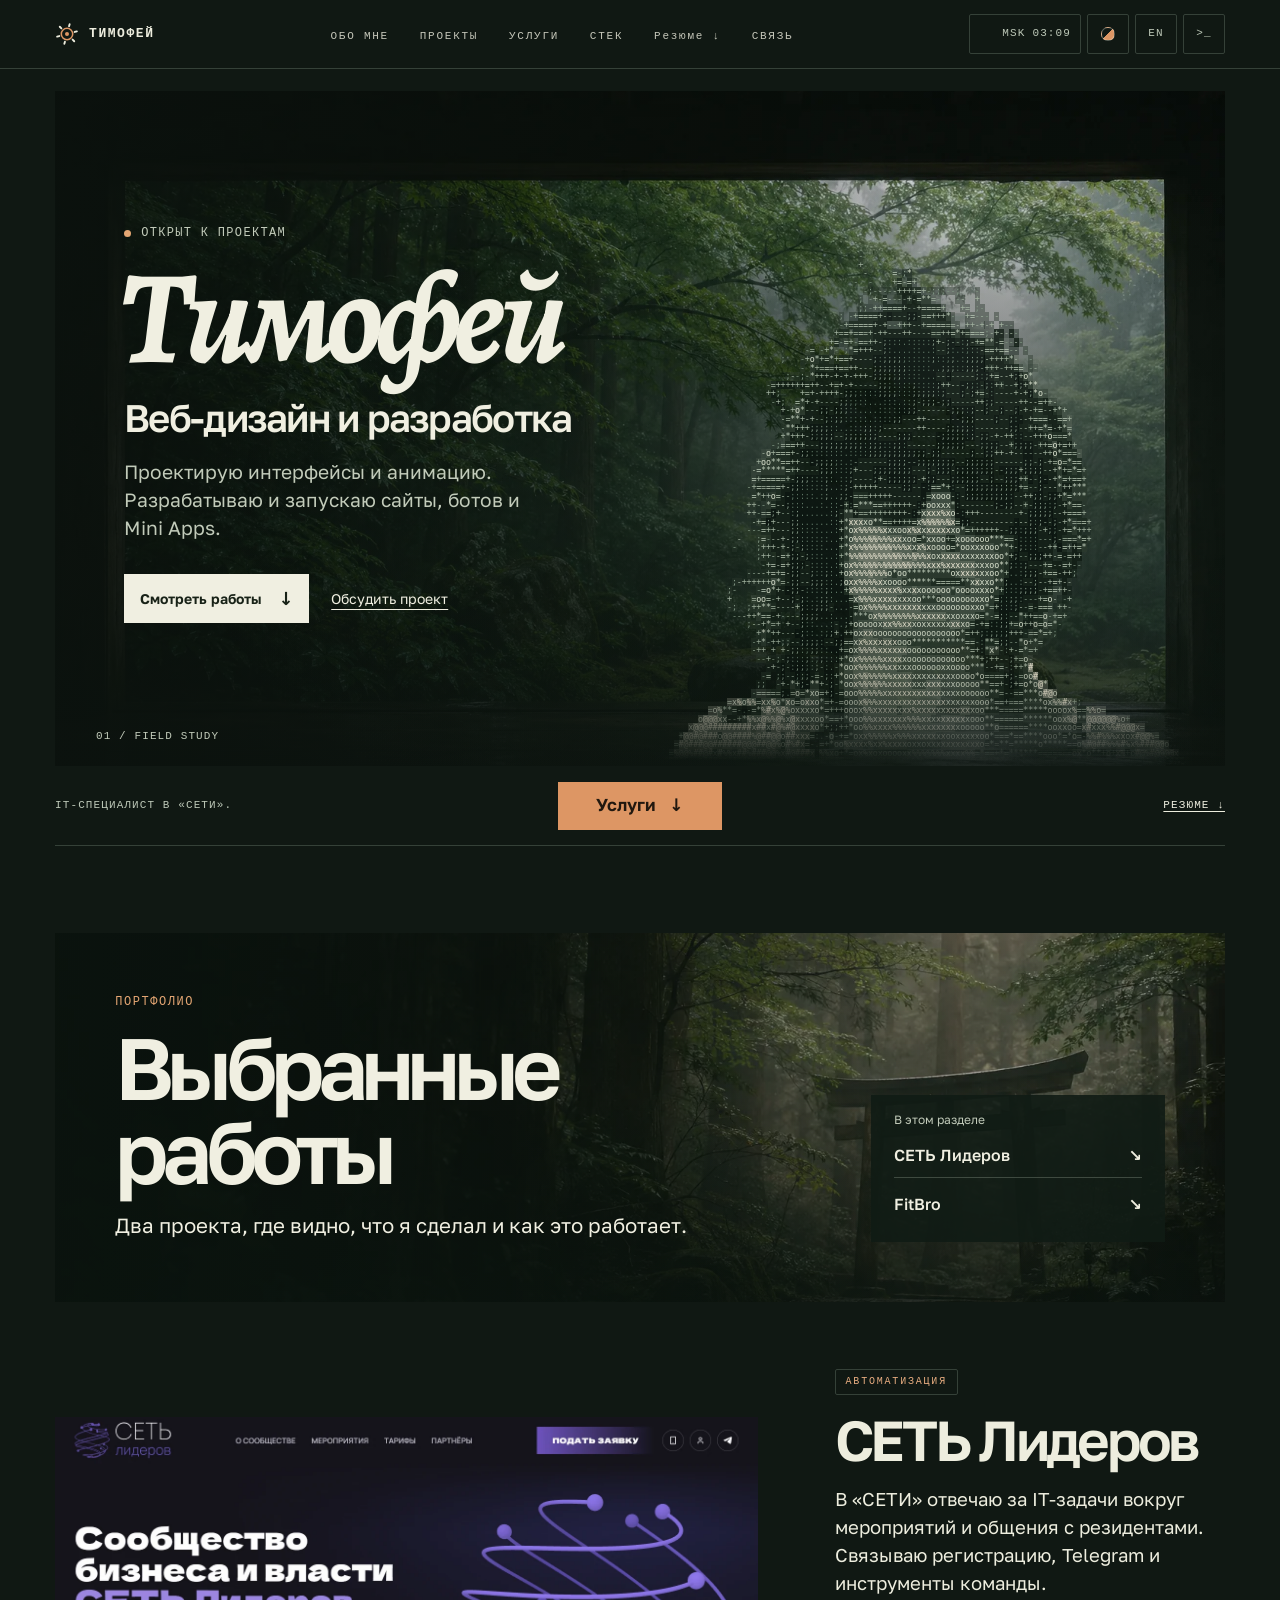
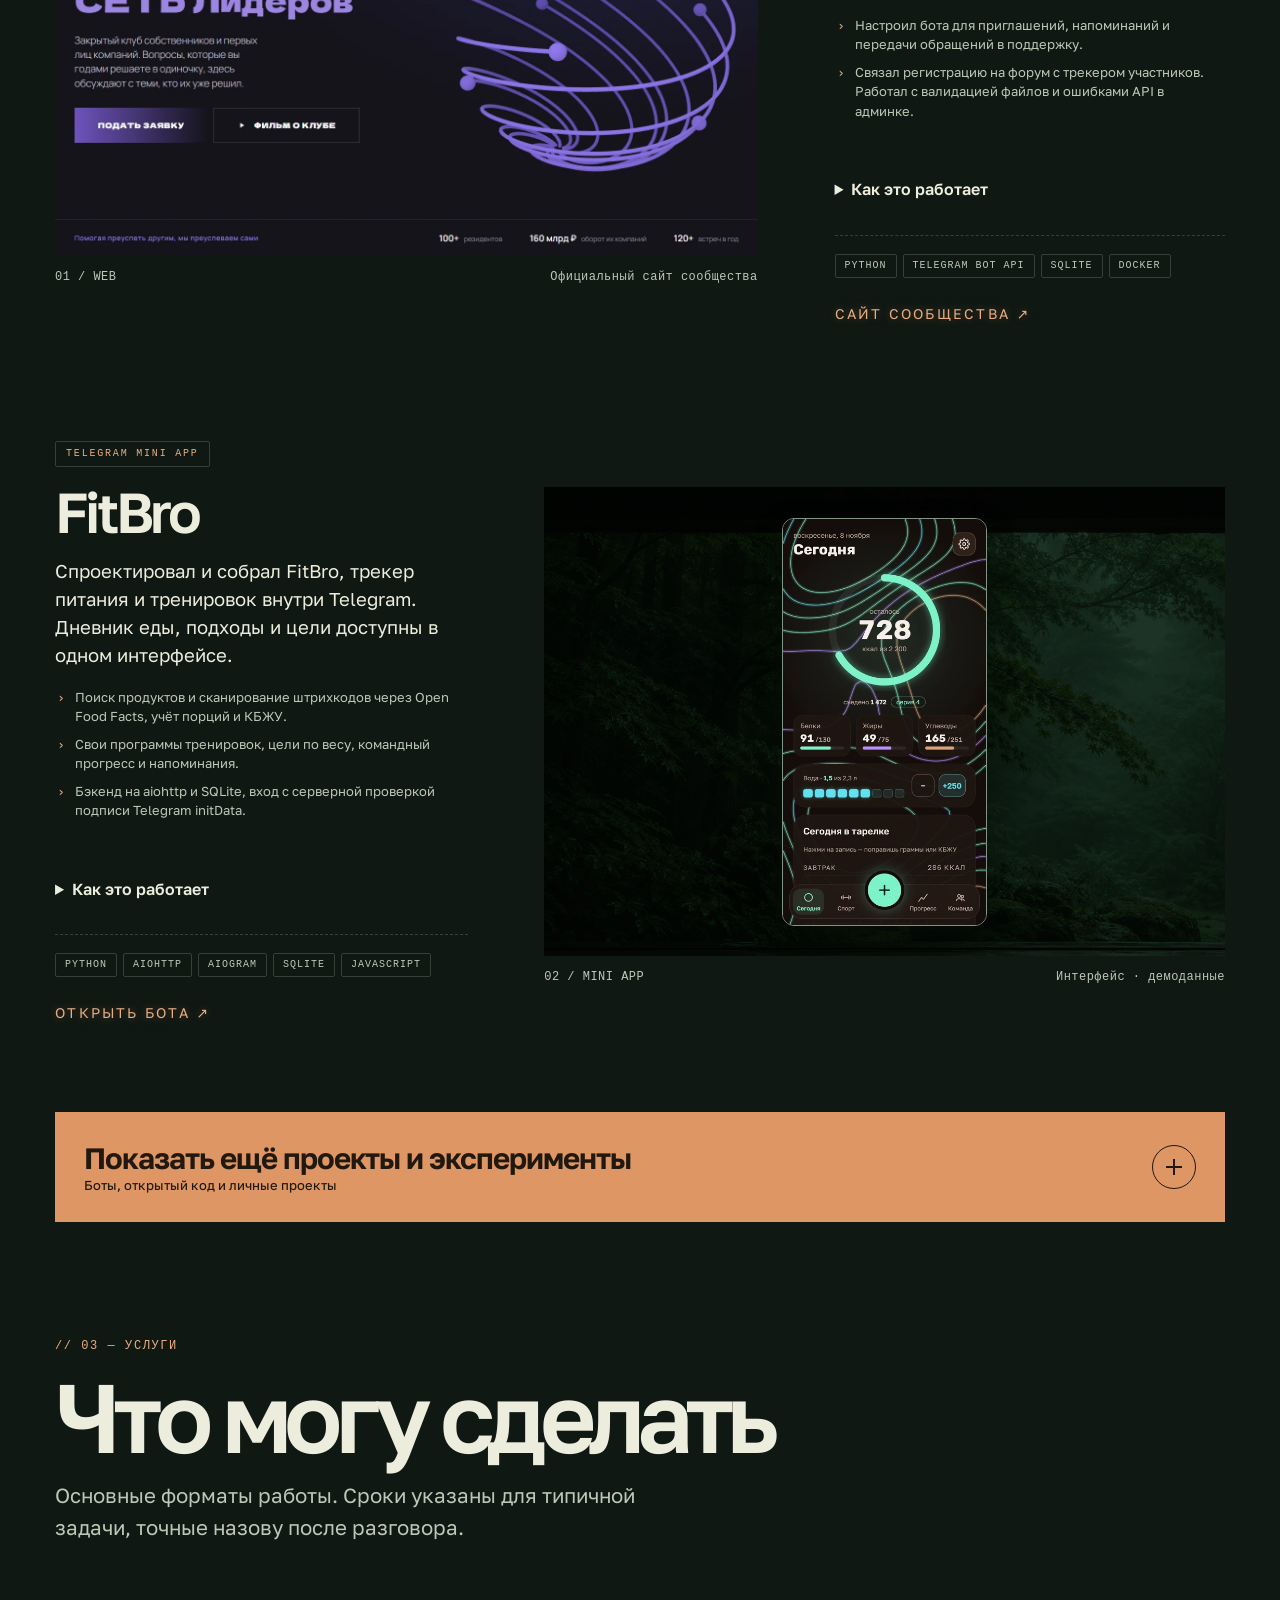
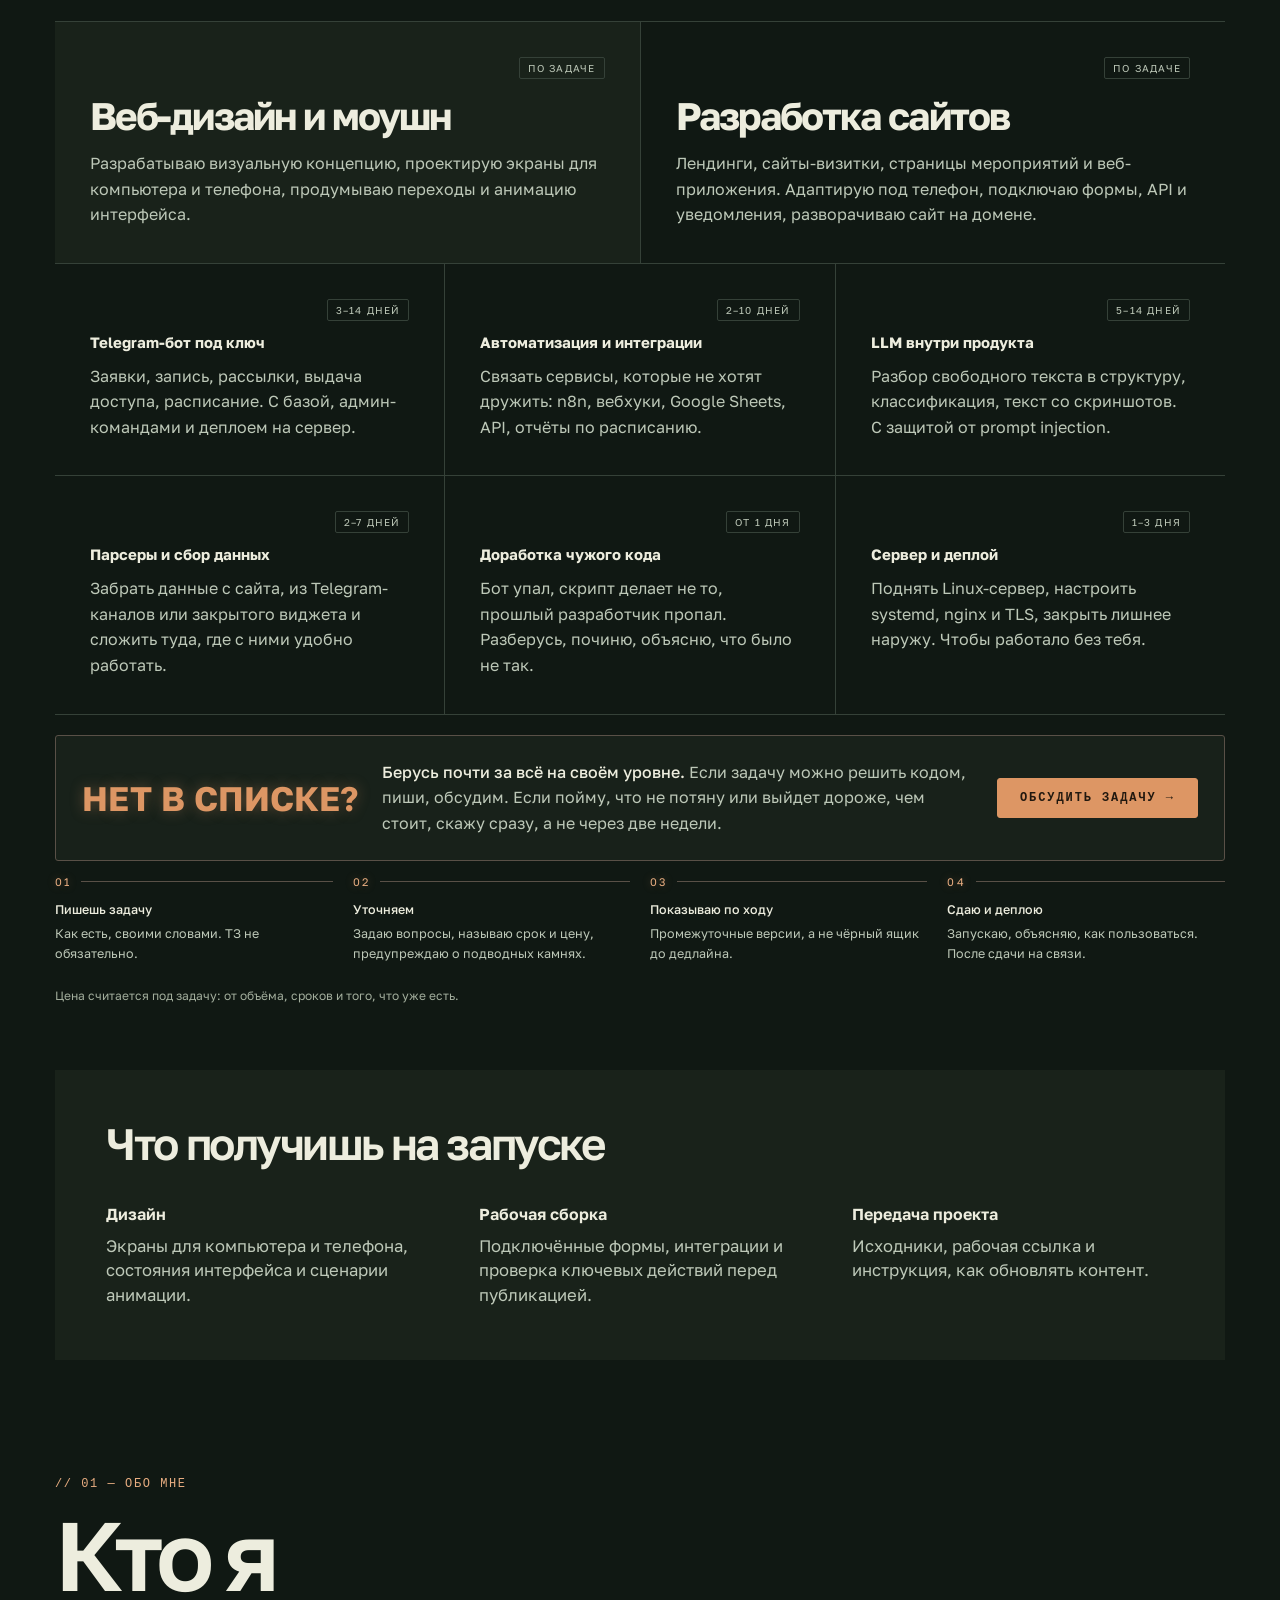
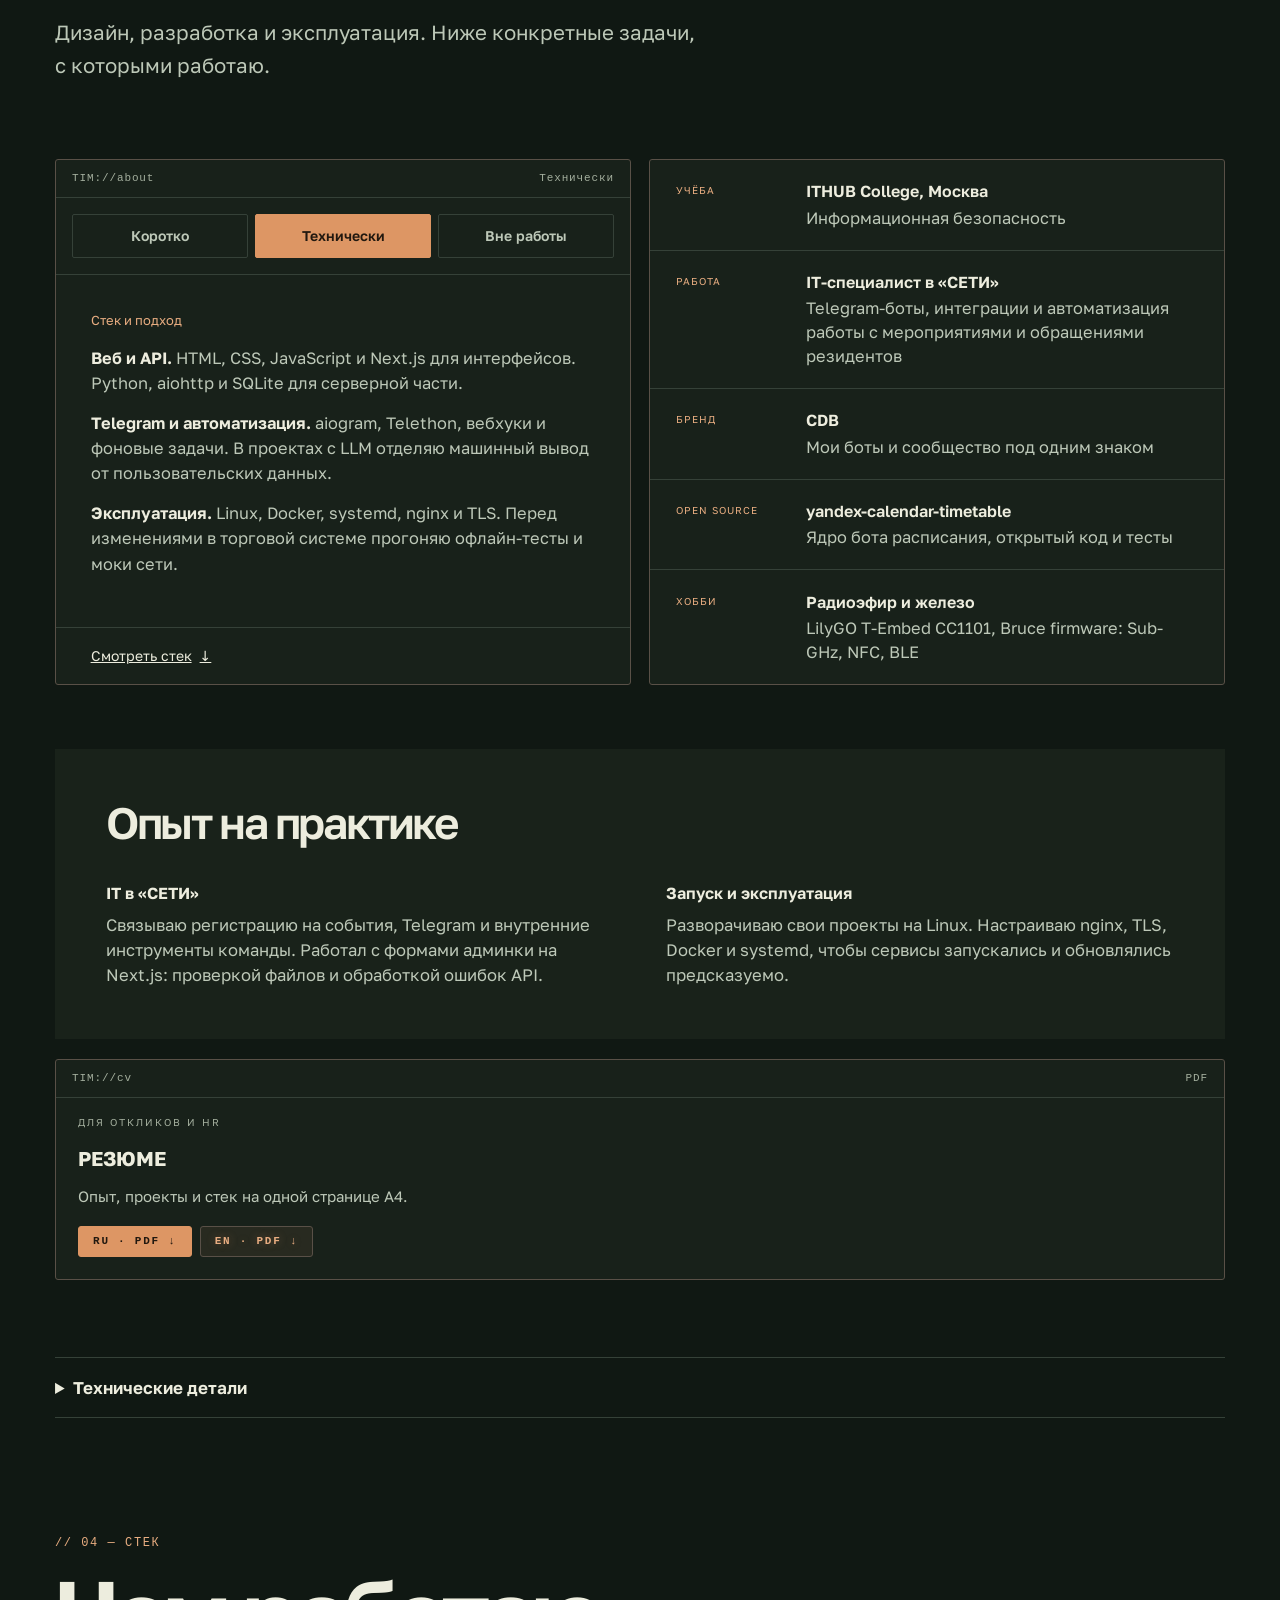
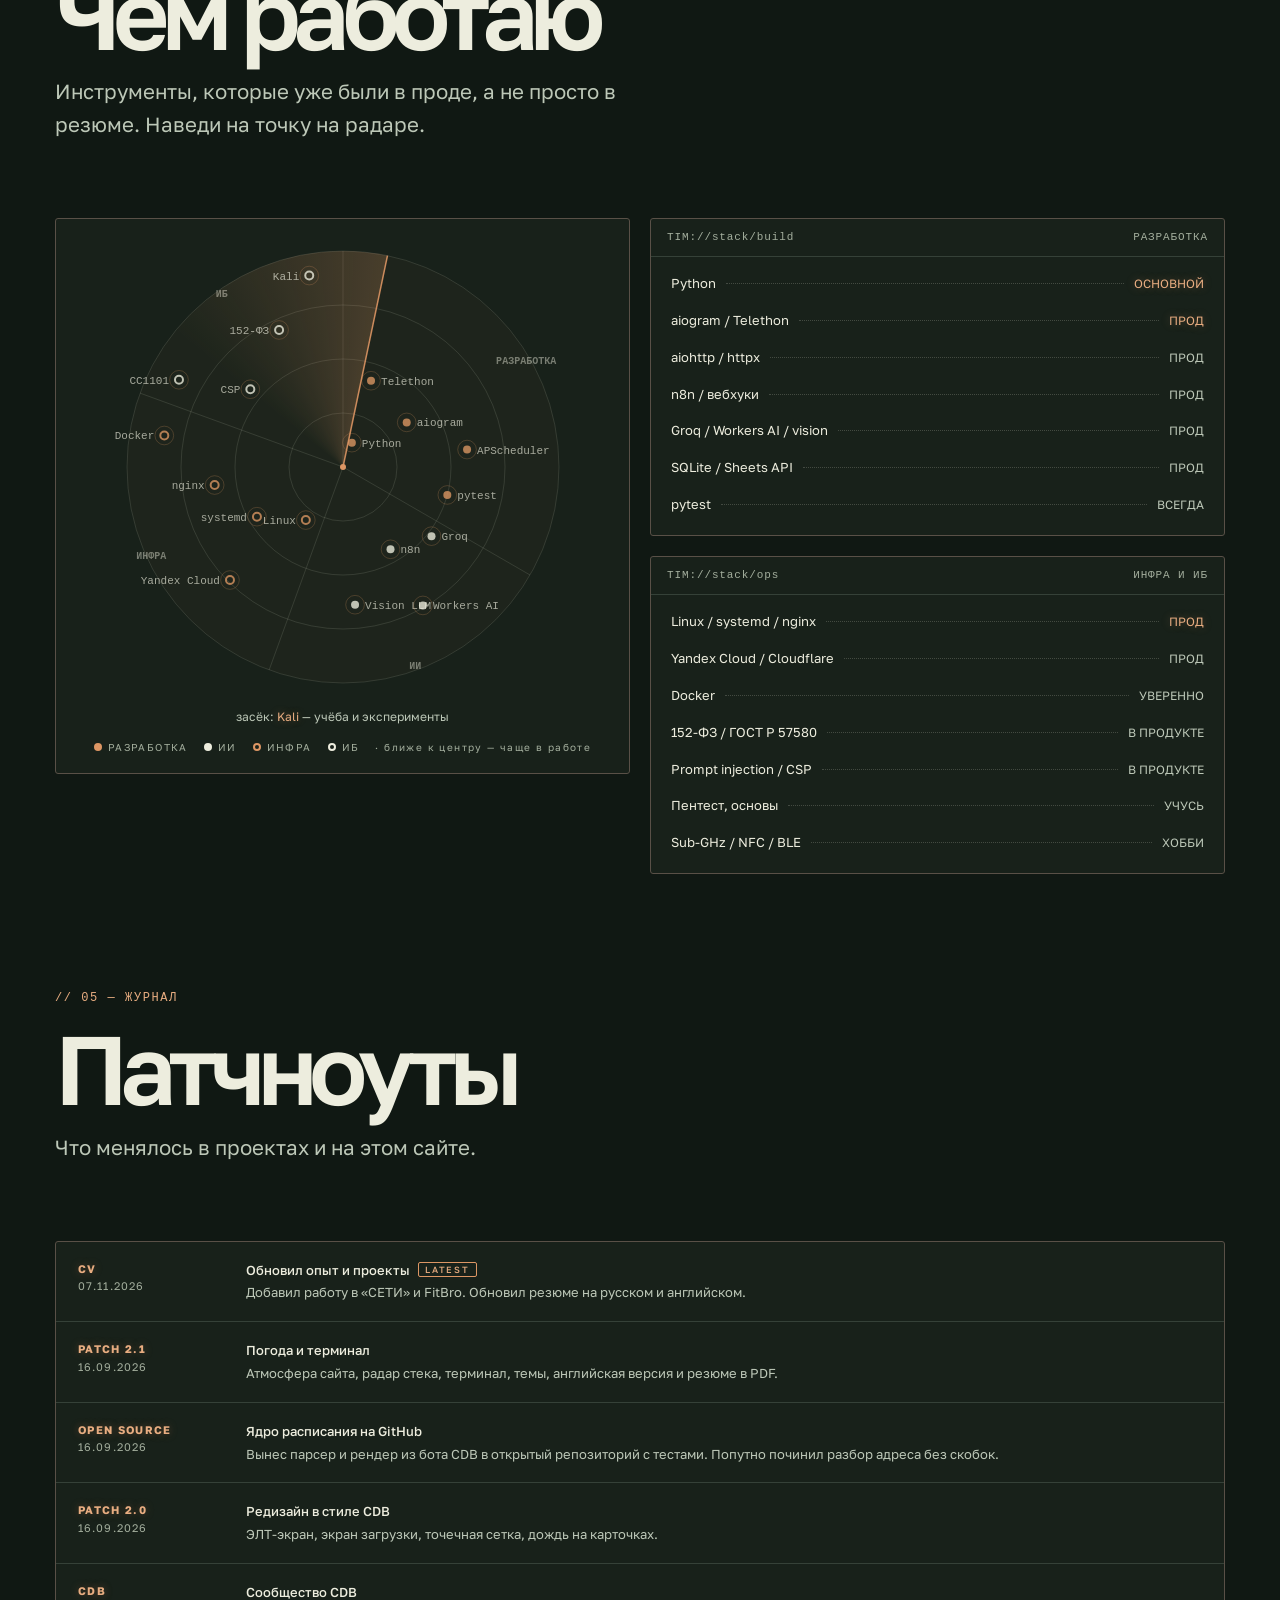
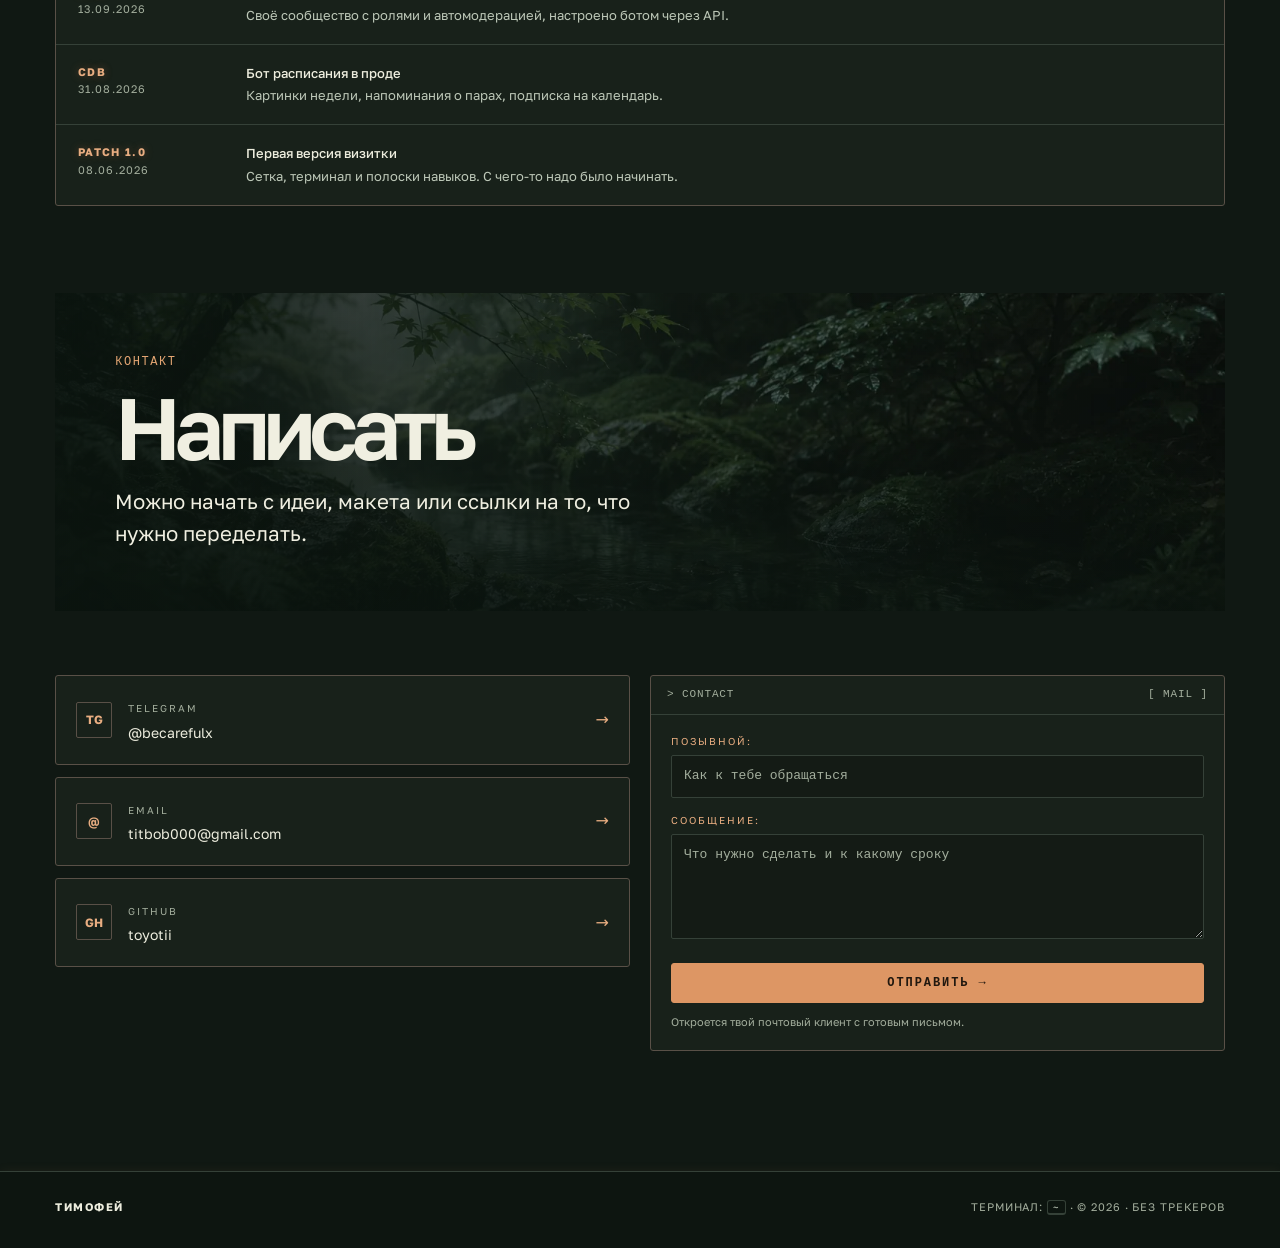
==== index.html @ 5fd22e44 "redesign the portfolio with woodland scenes" ====
<!DOCTYPE html>
<html lang="ru" data-theme="cdb" class="field-site">
<head>
<meta charset="UTF-8">
<meta name="viewport" content="width=device-width, initial-scale=1.0">
<title>Тимофей · Веб-дизайн и разработка</title>
<meta name="description" content="Тимофей, IT-специалист в «СЕТИ». Разрабатываю сайты, Telegram-ботов и Mini Apps. Подключаю формы, API и автоматизацию.">
<meta property="og:type" content="website">
<meta property="og:url" content="https://toyotii.github.io/">
<meta property="og:title" content="Тимофей · Веб-дизайн и разработка">
<meta property="og:description" content="Тимофей, веб-дизайн и разработка. Интерфейсы, моушн, сайты, Telegram-боты и Mini Apps.">
<meta property="og:image" content="https://toyotii.github.io/assets/og.png?v=20261108-scenes">
<meta property="og:image:width" content="1200">
<meta property="og:image:height" content="630">
<meta name="twitter:card" content="summary_large_image">
<meta name="twitter:image" content="https://toyotii.github.io/assets/og.png?v=20261108-scenes">
<meta name="theme-color" content="#101813">
<link rel="icon" type="image/svg+xml" href="assets/favicon.svg">
<script>
  document.documentElement.classList.add('js');
  try { const t = localStorage.getItem('theme'); if (t) document.documentElement.dataset.theme = t; } catch (e) {}
</script>
<link rel="stylesheet" href="assets/site.css?v=20261108-scenes">
<link rel="stylesheet" href="assets/field.css?v=20261108-scenes">
</head>
<body>
<div class="vignette" aria-hidden="true"></div>
<div class="sun-glow" aria-hidden="true"></div>
<div class="fog" aria-hidden="true"></div>
<div class="flash" aria-hidden="true"></div>
<canvas id="sky" aria-hidden="true"></canvas>
<canvas id="grid" aria-hidden="true"></canvas>

<a class="field-skip" href="#top" data-i18n="field.skip">К содержанию</a>
<div class="screen">

<nav>
  <div class="wrap">
    <a class="logo" href="#top" id="logo">
      <svg viewBox="438 98 404 404" aria-hidden="true">
        <g class="petals"><g transform="rotate(15 640 300)" fill="currentColor" style="color:var(--cream)">
          <rect x="624" y="112" width="32" height="70" rx="16"/>
          <rect x="624" y="112" width="32" height="70" rx="16" transform="rotate(60 640 300)"/>
          <rect x="624" y="112" width="32" height="70" rx="16" transform="rotate(120 640 300)"/>
          <rect x="624" y="112" width="32" height="70" rx="16" transform="rotate(180 640 300)"/>
          <rect x="624" y="112" width="32" height="70" rx="16" transform="rotate(240 640 300)"/>
          <rect x="624" y="112" width="32" height="70" rx="16" transform="rotate(300 640 300)"/>
        </g></g>
        <circle cx="640" cy="300" r="96" fill="none" stroke="var(--accent)" stroke-width="26"/>
        <circle cx="640" cy="300" r="34" fill="var(--accent)"/>
      </svg>
      <span class="logo-name" data-i18n="field.wordmark">ТИМОФЕЙ</span>
    </a>
    <ul class="nav-links">
      <li><a href="#about" data-i18n="nav.about">ОБО МНЕ</a></li>
      <li><a href="#projects" data-i18n="nav.projects">ПРОЕКТЫ</a></li>
      <li><a href="#services" data-i18n="nav.services">УСЛУГИ</a></li>
      <li><a href="#stack" data-i18n="nav.stack">СТЕК</a></li>
      <li><a href="#resume" data-i18n="field.cv">Резюме ↓</a></li>
      <li><a href="#contact" data-i18n="nav.contact">СВЯЗЬ</a></li>
    </ul>
    <div class="nav-tools">
      <button class="tool" id="wx-btn" type="button" aria-expanded="false" aria-controls="wx-pop" title="Погода в Москве">
        <span class="wx-icon" id="wx-icon" aria-hidden="true"></span><span id="wx-temp">MSK</span><span class="wx-temp-label" id="clock">--:--</span>
      </button>
      <button class="tool" id="theme-btn" type="button" aria-expanded="false" aria-controls="theme-pop" title="Тема" aria-label="Тема"><span class="swatch" aria-hidden="true"></span></button>
      <button class="tool" id="lang-btn" type="button" aria-label="Переключить на английский">EN</button>
      <button class="tool" id="term-btn" type="button" title="Терминал (~)" aria-label="Терминал">&gt;_</button>
    </div>
  </div>

  <div class="panel pop pop-sm" id="theme-pop" hidden>
    <div class="panel-bar"><span>TIM://theme</span><span data-i18n="ft.themes">ТЕМЫ</span></div>
    <div class="pop-body themes" role="radiogroup" aria-label="Тема">
      <button class="chip" type="button" role="radio" data-theme-set="cdb" aria-checked="true"><span class="swatch" style="--sw1:#0E3020;--sw2:#E86A1A"></span>CDB</button>
      <button class="chip" type="button" role="radio" data-theme-set="phosphor" aria-checked="false"><span class="swatch" style="--sw1:#061008;--sw2:#33ff66"></span><span data-i18n="ft.phosphor">ФОСФОР</span></button>
      <button class="chip" type="button" role="radio" data-theme-set="paper" aria-checked="false"><span class="swatch" style="--sw1:#EFE7D8;--sw2:#C4540F"></span><span data-i18n="ft.paper">БУМАГА</span></button>
      <button class="chip" type="button" role="radio" data-theme-set="broadcast" aria-checked="false" hidden><span class="swatch" style="--sw1:#140d33;--sw2:#ff2fb3"></span><span data-i18n="ft.broadcast">ЭФИР-80</span></button>
    </div>
  </div>

  <div class="panel pop" id="wx-pop" hidden>
    <div class="panel-bar"><span>TIM://weather/moscow</span><span class="live"><span class="pip"></span>LIVE</span></div>
    <div class="pop-body">
      <div class="wx-now">
        <span id="wx-now-icon" aria-hidden="true"></span>
        <div>
          <div class="big" id="wx-now-t">--°</div>
          <div class="cond" id="wx-now-c" data-i18n="wx.loading">ЗАГРУЖАЮ...</div>
          <div class="sub" id="wx-now-s"></div>
        </div>
      </div>
      <div class="wx-days" id="wx-days"></div>
      <p class="wx-comment" id="wx-comment"></p>
      <div class="atmo-title" data-i18n="wx.atmo">АТМОСФЕРА САЙТА</div>
      <div class="atmo" role="radiogroup" aria-label="Атмосфера сайта">
        <button class="chip" type="button" role="radio" data-atmo="auto" aria-checked="true" data-i18n="wx.auto">АВТО</button>
        <button class="chip" type="button" role="radio" data-atmo="clear" aria-checked="false" data-i18n="wx.clear">ЯСНО</button>
        <button class="chip" type="button" role="radio" data-atmo="rain" aria-checked="false" data-i18n="wx.rain">ДОЖДЬ</button>
        <button class="chip" type="button" role="radio" data-atmo="snow" aria-checked="false" data-i18n="wx.snow">СНЕГ</button>
        <button class="chip" type="button" role="radio" data-atmo="storm" aria-checked="false" data-i18n="wx.storm">ГРОЗА</button>
      </div>
      <div class="src" data-i18n="wx.src">Данные: Open-Meteo. Эффекты можно включить вручную.</div>
    </div>
  </div>
</nav>

<main id="top">
  <header class="field-hero wrap" aria-labelledby="hero-name">
    <div class="field-frame">
      <img class="field-landscape" src="assets/forest.webp" width="1536" height="1024" fetchpriority="high" alt="">
      <div class="field-shade" aria-hidden="true"></div>
      <div class="field-entry" aria-hidden="true"></div>
      <div class="field-portrait">
        <img src="assets/tim-ascii.svg" width="624" height="596" alt="Портрет Тимофея, собранный из ASCII-символов" data-i18n-alt="field.portraitAlt">
      </div>
      <div class="field-copy">
        <div class="field-index"><span class="pip"></span><span data-i18n="hero.tag">Открыт к проектам</span></div>
        <h1 id="hero-name" data-i18n="field.name">Тимофей</h1>
        <p class="field-role" data-i18n="field.role">Веб-дизайн и разработка</p>
        <p class="field-intro" data-i18n="field.intro">Проектирую интерфейсы и анимацию. Разрабатываю и запускаю сайты, ботов и Mini Apps.</p>
        <div class="field-actions">
          <a class="field-button" href="#projects"><span data-i18n="field.workCta">Смотреть работы</span><span aria-hidden="true">↓</span></a>
          <a class="field-text-link" href="#contact" data-i18n="field.contactCta">Обсудить проект</a>
        </div>
      </div>
      <div class="field-caption" aria-hidden="true"><span>01 / FIELD STUDY</span></div>
    </div>
    <div class="field-strip">
      <span data-i18n="hero.sub">IT-специалист в «СЕТИ».</span>
      <a class="field-services-link" href="#services"><span data-i18n="field.services">Услуги</span><span aria-hidden="true">↓</span></a>
      <a href="#resume" data-i18n="field.cv">Резюме ↓</a>
    </div>
  </header>

  <section id="projects">
    <div class="wrap">
      <div class="field-chapter field-chapter-work">
        <div class="field-chapter-media" aria-hidden="true"><img src="assets/forest-gate.webp" width="1536" height="1024" loading="lazy" decoding="async" alt=""></div>
        <div class="field-chapter-copy">
          <div class="label" data-i18n="proj.label">Портфолио</div>
          <h2 class="h2" data-i18n="proj.title">Выбранные работы</h2>
          <p class="lead" data-i18n="proj.lead">Два проекта, где видно, что я сделал и как это работает.</p>
        </div>
        <div class="field-work-index">
          <p data-i18n="field.chapterIndex">В этом разделе</p>
          <a href="#set-leaders"><span data-i18n="set.title">СЕТЬ Лидеров</span><span aria-hidden="true">↘</span></a>
          <a href="#fitbro"><span>FitBro</span><span aria-hidden="true">↘</span></a>
        </div>
      </div>

      <div class="field-cases">
        <article class="project field-case" id="set-leaders">
          <figure class="field-case-visual field-case-set">
            <div class="field-aperture">
              <img class="field-case-image" src="assets/set-community.webp" width="1440" height="900" loading="lazy" alt="Первый экран официального сайта «СЕТЬ Лидеров»" data-i18n-alt="field.setAlt">
            </div>
            <figcaption><span>01 / WEB</span><span data-i18n="field.setCaption">Официальный сайт сообщества</span></figcaption>
          </figure>
          <div class="project-body">
            <div><span class="badge" data-i18n="set.badge">АВТОМАТИЗАЦИЯ</span></div>
            <h3 data-i18n="set.title">СЕТЬ Лидеров</h3>
            <p class="pitch" data-i18n="set.pitch">В «СЕТИ» отвечаю за IT-задачи вокруг мероприятий и общения с резидентами. Связываю регистрацию, Telegram и инструменты команды.</p>
            <ul class="points">
              <li data-i18n="set.p1">Настроил бота для приглашений, напоминаний и передачи обращений в поддержку.</li>
              <li data-i18n="set.p2">Связал регистрацию на форум с трекером участников. Работал с валидацией файлов и ошибками API в админке.</li>
            </ul>
            <details class="field-case-note">
              <summary data-i18n="field.caseDetails">Как это работает</summary>
              <p data-i18n="field.setFlow">Админка проверяет тип и размер изображения перед отправкой. При ошибке API показывает понятное сообщение, в том числе если сервер вернул HTML вместо JSON.</p>
            </details>
            <div class="project-foot">
              <div class="tags"><span class="tag">Python</span><span class="tag">Telegram Bot API</span><span class="tag">SQLite</span><span class="tag">Docker</span></div>
              <a class="plink" href="https://xn----9sbdlc3cadvedif3g9b.xn--p1ai/" target="_blank" rel="noopener" data-i18n="set.open">Сайт сообщества ↗</a>
            </div>
          </div>
        </article>
        <article class="project field-case" id="fitbro">
          <figure class="field-case-visual field-case-fit">
            <div class="field-fit-stage">
              <img src="assets/fitbro-demo.webp" width="390" height="780" loading="lazy" alt="Интерфейс трекера FitBro" data-i18n-alt="field.fitAlt">
            </div>
            <figcaption><span>02 / MINI APP</span><span data-i18n="field.fitCaption">Интерфейс · демоданные</span></figcaption>
          </figure>
          <div class="project-body">
            <div><span class="badge">TELEGRAM MINI APP</span></div>
            <h3>FitBro</h3>
            <p class="pitch" data-i18n="fit.pitch">Спроектировал и собрал FitBro, трекер питания и тренировок внутри Telegram. Дневник еды, подходы и цели доступны в одном интерфейсе.</p>
            <ul class="points">
              <li data-i18n="fit.p1">Поиск продуктов и сканирование штрихкодов через Open Food Facts, учёт порций и КБЖУ.</li>
              <li data-i18n="fit.p2">Свои программы тренировок, цели по весу, командный прогресс и напоминания.</li>
              <li data-i18n="fit.p3">Бэкенд на aiohttp и SQLite, вход с серверной проверкой подписи Telegram initData.</li>
            </ul>
            <details class="field-case-note">
              <summary data-i18n="field.caseDetails">Как это работает</summary>
              <p data-i18n="field.fitFlow">Интерфейс работает на JavaScript и Canvas. API проверяет подпись Telegram, SQLite хранит дневник и цели, а офлайн-очередь досылает записи после восстановления сети.</p>
            </details>
            <div class="project-foot">
              <div class="tags"><span class="tag">Python</span><span class="tag">aiohttp</span><span class="tag">aiogram</span><span class="tag">SQLite</span><span class="tag">JavaScript</span></div>
              <a class="plink" href="https://t.me/your_fitbro_bot" target="_blank" rel="noopener" data-i18n="fit.open">Открыть бота ↗</a>
            </div>
          </div>
        </article>
      </div>
      <details class="field-archive">
        <summary class="field-archive-toggle">
          <span class="field-archive-label">
            <span class="field-archive-closed" data-i18n="field.archive">Показать ещё проекты и эксперименты</span>
            <span class="field-archive-open" data-i18n="field.archiveClose">Свернуть проекты и эксперименты</span>
            <small data-i18n="field.archiveHint">Боты, открытый код и личные проекты</small>
          </span>
          <span class="field-archive-icon" aria-hidden="true"></span>
        </summary>
        <div class="projects">

        <!-- Торговая система -->
        <article class="panel project wide reveal">
          <div class="panel-bar"><span>TIM://projects/signals</span><span class="live"><span class="pip"></span><span data-i18n="proj.inwork">В РАБОТЕ</span></span></div>
          <div class="project-body">
            <div><span class="badge" data-i18n="proj.commercial">КОММЕРЧЕСКИЙ ПРОЕКТ</span></div>
            <h3 data-i18n="sig.title">Торговая система сигналов</h3>
            <p class="pitch" data-i18n="sig.pitch">Превращает сообщения из Telegram-каналов в сделки на бирже. Решение о сделке принимает человек-оператор.</p>
            <div class="wide-grid">
              <div class="pipe">
                <div class="sub-title" data-i18n="sig.pipe">КОНВЕЙЕР // 7 ЗВЕНЬЕВ</div>
                <ol class="nodes" id="pipe">
                  <li class="node"><span class="dot"></span><span class="nm"><span data-i18n="sig.n1">Telegram-каналы</span><small data-i18n="sig.n1s">текст + скриншоты</small></span><span class="tg" data-i18n="sig.n1t">ИСТОЧНИК</span></li>
                  <li class="node"><span class="dot"></span><span class="nm"><span data-i18n="sig.n2">Парсер</span><small>Telethon</small></span><span class="tg" data-i18n="sig.n2t">СБОР</span></li>
                  <li class="node"><span class="dot"></span><span class="nm"><span data-i18n="sig.n3">Vision-модель</span><small data-i18n="sig.n3s">текст с картинок</small></span><span class="tg">OCR</span></li>
                  <li class="node"><span class="dot"></span><span class="nm">n8n + LLM<small>Groq</small></span><span class="tg" data-i18n="sig.n4t">РАЗБОР</span></li>
                  <li class="node"><span class="dot"></span><span class="nm"><span data-i18n="sig.n5">Реестр сигналов</span><small>Google Sheets</small></span><span class="tg" data-i18n="sig.n5t">ДАННЫЕ</span></li>
                  <li class="node human"><span class="dot"></span><span class="nm"><span data-i18n="sig.n6">Оператор-бот</span><small data-i18n="sig.n6s">карточка + кнопки</small></span><span class="tg" data-i18n="sig.n6t">ЧЕЛОВЕК</span></li>
                  <li class="node"><span class="dot"></span><span class="nm"><span data-i18n="sig.n7">Биржа Bybit</span><small data-i18n="sig.n7s">demo · real по флагу</small></span><span class="tg" data-i18n="sig.n7t">ИСПОЛНЕНИЕ</span></li>
                </ol>
              </div>
              <div>
                <div class="sub-title" data-i18n="sig.mock">ТАК ВЫГЛЯДИТ У ОПЕРАТОРА // НАЖМИ КНОПКУ</div>
                <div class="tg-chat">
                  <div class="tg-head"><div class="tg-ava">OP</div><div><div class="tg-name" data-i18n="sig.bot">Оператор-бот</div><div class="tg-status" data-i18n="sig.botst">бот</div></div></div>
                  <div class="tg-msg" id="tg-msg" aria-live="polite"></div>
                  <div class="tg-kb" id="tg-kb">
                    <button type="button" data-act="ok" data-i18n="sig.ok">✅ Подтвердить</button>
                    <button type="button" data-act="no" data-i18n="sig.no">❌ Отклонить</button>
                    <button type="button" data-act="sim" data-i18n="sig.sim">📊 Симуляция</button>
                    <button type="button" data-act="next" class="wide" data-i18n="sig.next">↻ Следующий сигнал</button>
                  </div>
                </div>
                <div class="mock-foot"><span data-i18n="sig.mocknote">Макет: пары и цены вымышлены, формат как в проде.</span></div>
              </div>
            </div>
            <ul class="points cols">
              <li data-i18n="sig.p1">LLM переводит свободный текст автора в структуру: пара, направление, вход, стоп, тейки.</li>
              <li data-i18n="sig.p2">Скриншоты тоже идут в разбор: vision-модель переписывает текст с картинки под явной пометкой. Так описание графика не превращается в выдуманную сделку.</li>
              <li data-i18n="sig.p3">Оператор подтверждает сигнал кнопкой. По умолчанию всё идёт на demo-счёт, реальный подключается только явно, а защита режет слишком крупные сделки.</li>
              <li data-i18n="sig.p4">Симулятор ведёт виртуальные сделки с MFE/MAE. Бэктест прогоняет историю по каналам, рисует свечные графики и собирает отчёты.</li>
            </ul>
            <div class="project-foot">
              <div class="tags"><span class="tag">Python</span><span class="tag">Telethon</span><span class="tag">n8n</span><span class="tag">Groq</span><span class="tag">Vision LLM</span><span class="tag">Bybit API</span><span class="tag">Google Sheets</span><span class="tag">matplotlib</span></div>
              <span class="note" data-i18n="sig.nda">Название и детали заказчика не раскрываю</span>
            </div>
          </div>
        </article>



        <!-- CDB -->
        <article class="panel hover project reveal">
          <div class="panel-bar"><span>TIM://projects/cdb</span><span class="live"><span class="pip"></span>LIVE</span></div>
          <div class="project-body">
            <div><span class="badge" data-i18n="cdb.badge">МОЙ БРЕНД</span></div>
            <div class="cdb-head">
              <svg class="cdb-mark" viewBox="438 98 404 404" aria-hidden="true">
                <g class="petals"><g transform="rotate(15 640 300)" fill="#EDE3D2">
                  <rect x="627" y="98" width="26" height="78" rx="13"/>
                  <rect x="627" y="98" width="26" height="78" rx="13" transform="rotate(60 640 300)"/>
                  <rect x="627" y="98" width="26" height="78" rx="13" transform="rotate(120 640 300)"/>
                  <rect x="627" y="98" width="26" height="78" rx="13" transform="rotate(180 640 300)"/>
                  <rect x="627" y="98" width="26" height="78" rx="13" transform="rotate(240 640 300)"/>
                  <rect x="627" y="98" width="26" height="78" rx="13" transform="rotate(300 640 300)"/>
                </g></g>
                <circle cx="640" cy="300" r="104" fill="none" stroke="#E86A1A" stroke-width="19"/>
                <circle cx="640" cy="300" r="31" fill="#E86A1A"/>
              </svg>
              <h3>CDB</h3>
            </div>
            <p class="pitch" data-i18n="cdb.pitch">Бренд, под которым живут мои боты и сообщество. Главный продукт — бот расписания для студентов нескольких вузов.</p>
            <button class="shot" type="button" id="shot" data-cap="НАСТОЯЩАЯ КАРТИНКА ИЗ БОТА · НАЖМИ, ЧТОБЫ ОТКРЫТЬ">
              <img src="assets/cdb-week.webp" width="1384" height="1294" loading="lazy" alt="Расписание недели, которое рисует бот CDB">
            </button>
            <ul class="points">
              <li data-i18n="cdb.p1">Сам забирает расписание из публичных источников вуза. Правки подхватываются без ручной загрузки.</li>
              <li data-i18n="cdb.p2">Рисует день и неделю картинкой, месяц присылает альбомом.</li>
              <li data-i18n="cdb.p3">Напоминает о паре заранее, вечером присылает план на завтра, отдаёт календарь подпиской.</li>
            </ul>
            <div class="project-foot">
              <div class="tags"><span class="tag">aiogram</span><span class="tag">APScheduler</span><span class="tag">SQLite</span><span class="tag">SVG → PNG</span><span class="tag">iCal</span></div>
              <a class="plink" href="https://github.com/toyotii/yandex-calendar-timetable" target="_blank" rel="noopener" data-i18n="cdb.code">Код ядра ↗</a>
            </div>
          </div>
        </article>

        <!-- ScrewSec -->
        <article class="panel hover project reveal">
          <div class="panel-bar"><span>TIM://projects/screwsec</span><span class="live"><span class="pip"></span>LIVE</span></div>
          <div class="project-body">
            <div><span class="badge">SAAS</span></div>
            <h3>ScrewSec</h3>
            <p class="pitch" data-i18n="ss.pitch">Генератор политик информационной безопасности для малого бизнеса под 152-ФЗ и ГОСТ Р 57580.</p>
            <ul class="points">
              <li data-i18n="ss.p1">Пользователь отвечает на 13 вопросов конструктора, LLM собирает готовый документ, на выходе PDF.</li>
              <li data-i18n="ss.p2">Фронт в Yandex Object Storage, логика в Cloud Functions, модель на Cloudflare Workers AI.</li>
              <li data-i18n="ss.p3">Аутентификация на SHA-256, CSP, защита от prompt injection. Заявки приходят в Telegram через Bot API.</li>
            </ul>
            <div class="project-foot">
              <div class="tags"><span class="tag">Yandex Cloud</span><span class="tag">Cloudflare AI</span><span class="tag">CSP</span><span class="tag">PDF</span></div>
              <a class="plink" href="https://screwsec.ru" target="_blank" rel="noopener">screwsec.ru ↗</a>
            </div>
          </div>
        </article>

        <!-- Open source -->
        <article class="panel hover project reveal">
          <div class="panel-bar"><span>TIM://projects/open-source</span><span class="live"><span class="pip"></span>PUBLIC</span></div>
          <div class="project-body">
            <div><span class="badge">OPEN SOURCE · MIT</span></div>
            <h3>yandex-calendar-timetable</h3>
            <p class="pitch" data-i18n="oss.pitch">Ядро бота расписания в открытом доступе: забирает пары из публичного слоя Яндекс.Календаря, рисует неделю и собирает .ics.</p>
            <div class="term-snippet"><b>$</b> python cli.py week --group 106 --svg week.svg
Среда, 16 сентября
  10:30–12:00  Введение в психологию (сем.) — 782 ауд
  12:50–14:20  Высшая математика (сем.) — 64 ауд</div>
            <ul class="points">
              <li data-i18n="oss.p1">Разбирает грязные названия пар: капс, незакрытые скобки, адрес в поле аудитории, ссылки на онлайн-пары.</li>
              <li data-i18n="oss.p2">12 тестов. Пока выносил код, нашёл и починил разбор адреса без скобок.</li>
            </ul>
            <div class="project-foot">
              <div class="tags"><span class="tag">Python</span><span class="tag">httpx</span><span class="tag">SVG</span><span class="tag">iCalendar</span><span class="tag">pytest</span></div>
              <a class="plink" href="https://github.com/toyotii/yandex-calendar-timetable" target="_blank" rel="noopener">GitHub ↗</a>
            </div>
          </div>
        </article>

        <article class="panel project reveal">
          <div class="panel-bar"><span>PLANTS / WEB & IOS</span></div>
          <div class="project-body">
            <div><span class="badge quiet" data-i18n="field.plantsBadge">ЛИЧНЫЙ ПРОЕКТ</span></div>
            <h3 data-i18n="field.plantsTitle">Подоконник</h3>
            <p class="pitch" data-i18n="field.plantsPitch">Общий трекер ухода за растениями с 3D-моделями и виджетом для iPhone.</p>
            <ul class="points"><li data-i18n="field.plants1">Один каталог задач для веб-интерфейса и виджета Scriptable.</li><li data-i18n="field.plants2">Отметки можно ставить без сети. Синхронизация догоняет при подключении.</li></ul>
            <div class="project-foot"><div class="tags"><span class="tag">Three.js</span><span class="tag">JavaScript</span><span class="tag">Scriptable</span></div></div>
          </div>
        </article>

        <!-- RF -->
        <article class="panel hover project reveal">
          <div class="panel-bar"><span>TIM://projects/rf-lab</span><span class="live" style="color:var(--dim)" data-i18n="rf.hobby">ХОББИ</span></div>
          <div class="project-body">
            <div><span class="badge quiet">RESEARCH</span></div>
            <h3>RF / Hardware</h3>
            <p class="pitch" data-i18n="rf.pitch">Разбираюсь, как на практике атакуют беспроводные системы, чтобы понимать, как их защищать.</p>
            <ul class="points">
              <li data-i18n="rf.p1">LilyGO T-Embed CC1101 на Bruce firmware: Sub-GHz, NFC, BLE, BadUSB.</li>
              <li data-i18n="rf.p2">Экосистема Flipper Zero, пентест-концепты на Kali Linux и Parrot OS.</li>
            </ul>
            <div class="project-foot">
              <div class="tags"><span class="tag">CC1101</span><span class="tag">Bruce FW</span><span class="tag">Sub-GHz</span><span class="tag">NFC / BLE</span><span class="tag">Kali</span></div>
              <a class="plink" href="#contact" data-i18n="rf.talk">Обсудить →</a>
            </div>
          </div>
        </article>

        </div>
      </details>
    </div>
  </section>


  <section id="services">
    <div class="wrap">
      <div class="label" data-i18n="svc.label">// 03 — УСЛУГИ</div>
      <h2 class="h2" data-i18n="svc.title">Что могу сделать</h2>
      <p class="lead" data-i18n="svc.lead">Основные форматы работы. Сроки указаны для типичной задачи, точные назову после разговора.</p>

      <div class="services reveal">
        <div class="service service-web service-design">
          <div class="top"><span class="eta" data-i18n="svc.webe">ПО ЗАДАЧЕ</span></div>
          <h3 data-i18n="field.designTitle">Веб-дизайн и моушн</h3>
          <p data-i18n="field.designCopy">Разрабатываю визуальную концепцию, проектирую экраны для компьютера и телефона, продумываю переходы и анимацию интерфейса.</p>
        </div>
        <div class="service service-web"><div class="top"><span class="eta" data-i18n="svc.webe">ПО ЗАДАЧЕ</span></div><h3 data-i18n="svc.webt">Разработка сайтов</h3><p data-i18n="svc.web">Лендинги, сайты-визитки, страницы мероприятий и веб-приложения. Адаптирую под телефон, подключаю формы, API и уведомления, разворачиваю сайт на домене.</p></div>
        <div class="service"><div class="top"><span class="eta" data-i18n="svc.1e">3–14 ДНЕЙ</span></div><h3 data-i18n="svc.1t">Telegram-бот под ключ</h3><p data-i18n="svc.1">Заявки, запись, рассылки, выдача доступа, расписание. С базой, админ-командами и деплоем на сервер.</p></div>
        <div class="service"><div class="top"><span class="eta" data-i18n="svc.2e">2–10 ДНЕЙ</span></div><h3 data-i18n="svc.2t">Автоматизация и интеграции</h3><p data-i18n="svc.2">Связать сервисы, которые не хотят дружить: n8n, вебхуки, Google Sheets, API, отчёты по расписанию.</p></div>
        <div class="service"><div class="top"><span class="eta" data-i18n="svc.3e">5–14 ДНЕЙ</span></div><h3 data-i18n="svc.3t">LLM внутри продукта</h3><p data-i18n="svc.3">Разбор свободного текста в структуру, классификация, текст со скриншотов. С защитой от prompt injection.</p></div>
        <div class="service"><div class="top"><span class="eta" data-i18n="svc.4e">2–7 ДНЕЙ</span></div><h3 data-i18n="svc.4t">Парсеры и сбор данных</h3><p data-i18n="svc.4">Забрать данные с сайта, из Telegram-каналов или закрытого виджета и сложить туда, где с ними удобно работать.</p></div>
        <div class="service"><div class="top"><span class="eta" data-i18n="svc.5e">ОТ 1 ДНЯ</span></div><h3 data-i18n="svc.5t">Доработка чужого кода</h3><p data-i18n="svc.5">Бот упал, скрипт делает не то, прошлый разработчик пропал. Разберусь, починю, объясню, что было не так.</p></div>
        <div class="service"><div class="top"><span class="eta" data-i18n="svc.6e">1–3 ДНЯ</span></div><h3 data-i18n="svc.6t">Сервер и деплой</h3><p data-i18n="svc.6">Поднять Linux-сервер, настроить systemd, nginx и TLS, закрыть лишнее наружу. Чтобы работало без тебя.</p></div>
      </div>

      <div class="panel anything reveal">
        <div class="q" data-i18n="svc.anyq">Нет в списке?</div>
        <p data-i18n-html="svc.any"><strong>Берусь почти за всё на своём уровне.</strong> Если задачу можно решить кодом, пиши, обсудим. Если пойму, что не потяну или выйдет дороже, чем стоит, скажу сразу, а не через две недели.</p>
        <a href="#contact" class="btn btn-solid" data-i18n="svc.anybtn">Обсудить задачу →</a>
      </div>

      <ol class="steps reveal">
        <li data-i18n-html="step.1"><b>Пишешь задачу</b>Как есть, своими словами. ТЗ не обязательно.</li>
        <li data-i18n-html="step.2"><b>Уточняем</b>Задаю вопросы, называю срок и цену, предупреждаю о подводных камнях.</li>
        <li data-i18n-html="step.3"><b>Показываю по ходу</b>Промежуточные версии, а не чёрный ящик до дедлайна.</li>
        <li data-i18n-html="step.4"><b>Сдаю и деплою</b>Запускаю, объясняю, как пользоваться. После сдачи на связи.</li>
      </ol>
      <p class="price-note" data-i18n="svc.price">Цена считается под задачу: от объёма, сроков и того, что уже есть.</p>

      <div class="field-launch reveal">
        <h3 data-i18n="field.launchTitle">Что получишь на запуске</h3>
        <dl>
          <div><dt data-i18n="field.launch1Title">Дизайн</dt><dd data-i18n="field.launch1">Экраны для компьютера и телефона, состояния интерфейса и сценарии анимации.</dd></div>
          <div><dt data-i18n="field.launch2Title">Рабочая сборка</dt><dd data-i18n="field.launch2">Подключённые формы, интеграции и проверка ключевых действий перед публикацией.</dd></div>
          <div><dt data-i18n="field.launch3Title">Передача проекта</dt><dd data-i18n="field.launch3">Исходники, рабочая ссылка и инструкция, как обновлять контент.</dd></div>
        </dl>
      </div>
    </div>
  </section>


  <section id="about">
    <div class="wrap">
      <div class="label" data-i18n="about.label">// 01 — ОБО МНЕ</div>
      <h2 class="h2" data-i18n="about.title">Кто я</h2>
      <p class="lead" data-i18n="about.lead">Дизайн, разработка и эксплуатация. Ниже конкретные задачи, с которыми работаю.</p>

      <div class="about reveal">
        <div class="panel field-about-main">
          <div class="panel-bar"><span>TIM://about</span><span id="mode-name">Технически</span></div>
          <div class="modes" role="tablist" aria-label="Как рассказать о себе" data-i18n-label="field.aboutTabs">
            <button class="chip" type="button" role="tab" id="mode-tab-short" data-mode="short" aria-controls="mode-panel-short" aria-selected="false" tabindex="-1" data-i18n="mode.short">Коротко</button>
            <button class="chip" type="button" role="tab" id="mode-tab-tech" data-mode="tech" aria-controls="mode-panel-tech" aria-selected="true" tabindex="0" data-i18n="mode.tech">Технически</button>
            <button class="chip" type="button" role="tab" id="mode-tab-raw" data-mode="raw" aria-controls="mode-panel-raw" aria-selected="false" tabindex="-1" data-i18n="mode.raw">Вне работы</button>
          </div>
          <div class="mode-body">
            <div class="field-mode-panel" id="mode-panel-short" role="tabpanel" aria-labelledby="mode-tab-short" tabindex="-1" aria-hidden="true" inert>
              <p class="mode-hint">Роль и проекты</p>
              <div class="field-mode-copy"><p><strong>Тимофей, IT-специалист в «СЕТИ».</strong> Проектирую веб-интерфейсы и моушн, разрабатываю сайты, ботов и Mini Apps.</p><p>В «СЕТИ» связал регистрацию на форум с трекером команды. FitBro спроектировал и собрал как отдельный продукт внутри Telegram.</p></div>
            </div>
            <div class="field-mode-panel" id="mode-panel-tech" role="tabpanel" aria-labelledby="mode-tab-tech" tabindex="0" data-active>
              <p class="mode-hint">Стек и подход</p>
              <div class="field-mode-copy"><p><strong>Веб и API.</strong> HTML, CSS, JavaScript и Next.js для интерфейсов. Python, aiohttp и SQLite для серверной части.</p><p><strong>Telegram и автоматизация.</strong> aiogram, Telethon, вебхуки и фоновые задачи. В проектах с LLM отделяю машинный вывод от пользовательских данных.</p><p><strong>Эксплуатация.</strong> Linux, Docker, systemd, nginx и TLS. Перед изменениями в торговой системе прогоняю офлайн-тесты и моки сети.</p></div>
            </div>
            <div class="field-mode-panel" id="mode-panel-raw" role="tabpanel" aria-labelledby="mode-tab-raw" tabindex="-1" aria-hidden="true" inert>
              <p class="mode-hint">Что изучаю и пробую</p>
              <div class="field-mode-copy"><p><strong>Радио и железо.</strong> Экспериментирую с Sub-GHz, NFC и BLE на LilyGO T-Embed CC1101 с Bruce.</p><p><strong>Личные проекты.</strong> Сделал «Подоконник», 3D-трекер ухода за растениями с виджетом для iPhone. Изучаю информационную безопасность в ITHUB College.</p></div>
            </div>
          </div>
          <div class="field-about-foot"><a href="#stack"><span data-i18n="field.aboutStack">Смотреть стек</span><span aria-hidden="true">↓</span></a></div>
        </div>

        <ul class="panel facts">
          <li><div class="k" data-i18n="fact.edu">УЧЁБА</div><div><div class="t" data-i18n="fact.edut">ITHUB College, Москва</div><div class="s" data-i18n="fact.edus">Информационная безопасность</div></div></li>
          <li><div class="k" data-i18n="fact.work">РАБОТА</div><div><div class="t" data-i18n="fact.workt">IT-специалист в «СЕТИ»</div><div class="s" data-i18n="fact.works">Telegram-боты, интеграции и автоматизация работы с мероприятиями и обращениями резидентов</div></div></li>
          <li><div class="k" data-i18n="fact.brand">БРЕНД</div><div><div class="t">CDB</div><div class="s" data-i18n="fact.brands">Мои боты и сообщество под одним знаком</div></div></li>
          <li><div class="k" data-i18n="fact.oss">OPEN SOURCE</div><div><div class="t">yandex-calendar-timetable</div><div class="s" data-i18n="fact.osss">Ядро бота расписания, открытый код и тесты</div></div></li>
          <li><div class="k" data-i18n="fact.hobby">ХОББИ</div><div><div class="t" data-i18n="fact.hobbyt">Радиоэфир и железо</div><div class="s" data-i18n="fact.hobbys">LilyGO T-Embed CC1101, Bruce firmware: Sub-GHz, NFC, BLE</div></div></li>
        </ul>
      </div>
      <div class="field-experience reveal">
        <h3 data-i18n="field.experienceTitle">Опыт на практике</h3>
        <dl>
          <div><dt data-i18n="field.expSetTitle">IT в «СЕТИ»</dt><dd data-i18n="field.expSet">Связываю регистрацию на события, Telegram и внутренние инструменты команды. Работал с формами админки на Next.js: проверкой файлов и обработкой ошибок API.</dd></div>
          <div><dt data-i18n="field.expOpsTitle">Запуск и эксплуатация</dt><dd data-i18n="field.expOps">Разворачиваю свои проекты на Linux. Настраиваю nginx, TLS, Docker и systemd, чтобы сервисы запускались и обновлялись предсказуемо.</dd></div>
        </dl>
      </div>
      <div class="panel cv reveal" id="resume">
        <div class="panel-bar" style="margin:-22px -22px 16px"><span>TIM://cv</span><span>PDF</span></div>
        <div class="sub-title" data-i18n="cv.sub">ДЛЯ ОТКЛИКОВ И HR</div>
        <h3 data-i18n="cv.title">Резюме</h3>
        <p data-i18n="cv.lead">Опыт, проекты и стек на одной странице A4.</p>
        <div class="btns">
          <a class="btn btn-solid btn-sm" href="cv/tim-cv-ru.pdf?v=20261108-name" download>RU · PDF ↓</a>
          <a class="btn btn-ghost btn-sm" href="cv/tim-cv-en.pdf?v=20261108-name" download>EN · PDF ↓</a>
        </div>
      </div>
      <details class="field-archive field-tech">
        <summary data-i18n="field.tech">Технические детали</summary>
    <aside class="panel status">
      <div class="panel-bar"><span>TIM://system-status</span><span class="live"><span class="pip"></span>LIVE</span></div>
      <dl>
        <div class="row"><dt data-i18n="st.status">СТАТУС</dt><dd class="glow" data-i18n="st.open">ОТКРЫТ К ЗАКАЗАМ</dd></div>
        <div class="row"><dt data-i18n="st.loc">ЛОКАЦИЯ</dt><dd><span data-i18n="st.msk">МОСКВА</span> · <span id="clock2">--:--</span></dd></div>
        <div class="row"><dt data-i18n="st.wx">ЗА ОКНОМ</dt><dd id="st-wx">—</dd></div>
        <div class="row"><dt data-i18n="st.edu">УЧЁБА</dt><dd data-i18n="st.eduv">ITHUB · ИБ</dd></div>
        <div class="row"><dt data-i18n="st.work">РАБОТА</dt><dd data-i18n="st.workv">СЕТЬ · IT</dd></div>
        <div class="row"><dt data-i18n="st.reply">ОТВЕТ</dt><dd data-i18n="st.replyv">~ НЕСКОЛЬКО ЧАСОВ</dd></div>
      </dl>
      <div class="typed"><b>&gt;</b> <span id="typed"></span><span class="cur"></span></div>
    </aside>
  <div class="wrap">
    <div class="principles reveal">
      <div class="principle"><div class="n">01</div><h3 data-i18n="pr.1t">До прода, а не «у меня работает»</h3><p data-i18n="pr.1">Сервисы под systemd, боты 24/7, деплой одним скриптом. Работает на сервере, а не только на ноутбуке.</p></div>
      <div class="principle"><div class="n">02</div><h3 data-i18n="pr.2t">Честные сроки</h3><p data-i18n="pr.2">Называю реальный срок и сразу говорю, где будет сложно. Без сюрпризов в последний день.</p></div>
      <div class="principle"><div class="n">03</div><h3 data-i18n="pr.3t">Безопасность по умолчанию</h3><p data-i18n="pr.3">Секреты не в коде, защита от prompt injection, реальные деньги только по явному включению.</p></div>
      <div class="principle"><div class="n">04</div><h3 data-i18n="pr.4t">Тесты, а не надежда</h3><p data-i18n="pr.4">Где в логике есть деньги, сначала офлайн-проверки и тесты с моками сети. Потом деплой.</p></div>
    </div>

    <div class="panel numbers reveal" id="numbers">
      <div class="num"><div class="v" data-count="121">121</div><div class="k" data-i18n="num.1">учебная группа в парсере расписания</div></div>
      <div class="num"><div class="v">LIVE</div><div class="k" data-i18n="num.2">FitBro доступен в Telegram</div></div>
      <div class="num"><div class="v" data-count="7">7</div><div class="k" data-i18n="num.3">звеньев в конвейере торговой системы</div></div>
      <div class="num"><div class="v" data-count="34">34</div><div class="k" data-i18n="num.4">модуля тестов в торговой системе</div></div>
      <div class="num"><div class="v" data-count="24" data-suffix="/7">24/7</div><div class="k" data-i18n="num.5">сервисы под systemd, без ручных перезапусков</div></div>
    </div>
  </div>
      </details>
    </div>
  </section>


  <section id="stack">
    <div class="wrap">
      <div class="label" data-i18n="stack.label">// 04 — СТЕК</div>
      <h2 class="h2" data-i18n="stack.title">Чем работаю</h2>
      <p class="lead" data-i18n="stack.lead">Инструменты, которые уже были в проде, а не просто в резюме. Наведи на точку на радаре.</p>

      <div class="stack">
        <div class="panel radar-wrap reveal">
          <div class="radar" id="radar">
            <canvas id="radar-cv" aria-hidden="true"></canvas>
            <div class="radar-tip" id="radar-tip"><b></b><span></span></div>
          </div>
          <div class="radar-read" id="radar-read"></div>
          <div class="radar-legend" id="radar-legend"></div>
        </div>
        <div class="readouts">
          <div class="panel reveal">
            <div class="panel-bar"><span>TIM://stack/build</span><span data-i18n="stack.build">РАЗРАБОТКА</span></div>
            <ul class="readout">
              <li><span class="key">Python</span><span class="lead-dots"></span><span class="val hot" data-i18n="lvl.main">ОСНОВНОЙ</span></li>
              <li><span class="key">aiogram / Telethon</span><span class="lead-dots"></span><span class="val hot" data-i18n="lvl.prod">ПРОД</span></li>
              <li><span class="key">aiohttp / httpx</span><span class="lead-dots"></span><span class="val" data-i18n="lvl.prod">ПРОД</span></li>
              <li><span class="key" data-i18n="rd.n8n">n8n / вебхуки</span><span class="lead-dots"></span><span class="val" data-i18n="lvl.prod">ПРОД</span></li>
              <li><span class="key">Groq / Workers AI / vision</span><span class="lead-dots"></span><span class="val" data-i18n="lvl.prod">ПРОД</span></li>
              <li><span class="key">SQLite / Sheets API</span><span class="lead-dots"></span><span class="val" data-i18n="lvl.prod">ПРОД</span></li>
              <li><span class="key">pytest</span><span class="lead-dots"></span><span class="val" data-i18n="lvl.always">ВСЕГДА</span></li>
            </ul>
          </div>
          <div class="panel reveal">
            <div class="panel-bar"><span>TIM://stack/ops</span><span data-i18n="stack.ops">ИНФРА И ИБ</span></div>
            <ul class="readout">
              <li><span class="key">Linux / systemd / nginx</span><span class="lead-dots"></span><span class="val hot" data-i18n="lvl.prod">ПРОД</span></li>
              <li><span class="key">Yandex Cloud / Cloudflare</span><span class="lead-dots"></span><span class="val" data-i18n="lvl.prod">ПРОД</span></li>
              <li><span class="key">Docker</span><span class="lead-dots"></span><span class="val" data-i18n="lvl.conf">УВЕРЕННО</span></li>
              <li><span class="key" data-i18n="rd.law">152-ФЗ / ГОСТ Р 57580</span><span class="lead-dots"></span><span class="val" data-i18n="lvl.product">В ПРОДУКТЕ</span></li>
              <li><span class="key">Prompt injection / CSP</span><span class="lead-dots"></span><span class="val" data-i18n="lvl.product">В ПРОДУКТЕ</span></li>
              <li><span class="key" data-i18n="rd.pentest">Пентест, основы</span><span class="lead-dots"></span><span class="val" data-i18n="lvl.learn">УЧУСЬ</span></li>
              <li><span class="key">Sub-GHz / NFC / BLE</span><span class="lead-dots"></span><span class="val" data-i18n="lvl.hobby">ХОББИ</span></li>
            </ul>
          </div>
        </div>
      </div>
    </div>
  </section>


  <section id="log">
    <div class="wrap">
      <div class="label" data-i18n="log.label">// 05 — ЖУРНАЛ</div>
      <h2 class="h2" data-i18n="log.title">Патчноуты</h2>
      <p class="lead" data-i18n="log.lead">Что менялось в проектах и на этом сайте.</p>
      <div class="log-grid">
        <ul class="panel log reveal">
          <li><div class="when"><b>CV</b>07.11.2026</div><div class="what"><strong><span data-i18n="log.cvt">Обновил опыт и проекты</span><span class="latest">LATEST</span></strong><span data-i18n="log.cv">Добавил работу в «СЕТИ» и FitBro. Обновил резюме на русском и английском.</span></div></li>
          <li><div class="when"><b>PATCH 2.1</b>16.09.2026</div><div class="what"><strong><span data-i18n="log.21t">Погода и терминал</span></strong><span data-i18n="log.21">Атмосфера сайта, радар стека, терминал, темы, английская версия и резюме в PDF.</span></div></li>
          <li><div class="when"><b>OPEN SOURCE</b>16.09.2026</div><div class="what"><strong data-i18n="log.osst">Ядро расписания на GitHub</strong><span data-i18n="log.oss">Вынес парсер и рендер из бота CDB в открытый репозиторий с тестами. Попутно починил разбор адреса без скобок.</span></div></li>
          <li><div class="when"><b>PATCH 2.0</b>16.09.2026</div><div class="what"><strong data-i18n="log.20t">Редизайн в стиле CDB</strong><span data-i18n="log.20">ЭЛТ-экран, экран загрузки, точечная сетка, дождь на карточках.</span></div></li>
          <li><div class="when"><b>CDB</b>13.09.2026</div><div class="what"><strong data-i18n="log.commt">Сообщество CDB</strong><span data-i18n="log.comm">Своё сообщество с ролями и автомодерацией, настроено ботом через API.</span></div></li>
          <li><div class="when"><b>CDB</b>31.08.2026</div><div class="what"><strong data-i18n="log.bott">Бот расписания в проде</strong><span data-i18n="log.bot">Картинки недели, напоминания о парах, подписка на календарь.</span></div></li>
          <li><div class="when"><b>PATCH 1.0</b>08.06.2026</div><div class="what"><strong data-i18n="log.10t">Первая версия визитки</strong><span data-i18n="log.10">Сетка, терминал и полоски навыков. С чего-то надо было начинать.</span></div></li>
        </ul>

      </div>
    </div>
  </section>


  <section id="contact">
    <div class="wrap">
      <div class="field-chapter field-chapter-contact">
        <div class="field-chapter-media" aria-hidden="true"><img src="assets/forest-stream.webp" width="1536" height="508" loading="lazy" decoding="async" alt=""></div>
        <div class="field-chapter-copy">
          <div class="label" data-i18n="ct.label">Контакт</div>
          <h2 class="h2" data-i18n="ct.title">Написать</h2>
          <p class="lead" data-i18n="field.contactNote">Можно начать с идеи, макета или ссылки на то, что нужно переделать.</p>
        </div>
      </div>

      <div class="contact-grid">
        <div class="links">
          <a class="panel hover link" href="https://t.me/becarefulx" target="_blank" rel="noopener"><span class="ico">TG</span><span><span class="l">TELEGRAM</span><br><span class="v">@becarefulx</span></span><span class="arr">→</span></a>
          <a class="panel hover link" href="mailto:titbob000@gmail.com"><span class="ico">@</span><span><span class="l">EMAIL</span><br><span class="v">titbob000@gmail.com</span></span><span class="arr">→</span></a>
          <a class="panel hover link" href="https://github.com/toyotii" target="_blank" rel="noopener"><span class="ico">GH</span><span><span class="l">GITHUB</span><br><span class="v">toyotii</span></span><span class="arr">→</span></a>
        </div>

        <form class="panel form" id="form">
          <div class="panel-bar"><span>&gt; CONTACT</span><span>[ MAIL ]</span></div>
          <div class="fields">
            <div><label for="callsign" data-i18n="ct.name">ПОЗЫВНОЙ:</label><input id="callsign" name="callsign" autocomplete="name" data-i18n-ph="ct.nameph" placeholder="Как к тебе обращаться" required></div>
            <div><label for="msg" data-i18n="ct.msg">СООБЩЕНИЕ:</label><textarea id="msg" name="msg" rows="4" data-i18n-ph="ct.msgph" placeholder="Что нужно сделать и к какому сроку" required></textarea></div>
          </div>
          <button class="btn btn-solid" type="submit" data-i18n="ct.send">Отправить →</button>
          <p class="hint" data-i18n="ct.hint">Откроется твой почтовый клиент с готовым письмом.</p>
        </form>
      </div>
    </div>
  </section>

</main>

<footer>
  <div class="wrap">
    <span class="brand" data-i18n="field.wordmark">ТИМОФЕЙ</span>
    <span><span data-i18n="ft.term">ТЕРМИНАЛ:</span> <span class="kbd">~</span> · © <span id="year">2026</span> · <span data-i18n="ft.notrack">БЕЗ ТРЕКЕРОВ</span></span>
  </div>
</footer>

</div>

<dialog class="lightbox" id="lightbox">
  <div class="panel-bar"><span data-i18n="lb.title">CDB // НЕДЕЛЯ ГРУППЫ 106 · НАСТОЯЩИЙ РЕНДЕР</span><button type="button" id="lb-close">[X]</button></div>
  <img src="assets/cdb-week.webp" width="1384" height="1294" alt="Расписание недели, которое рисует бот CDB">
</dialog>

<div class="term" id="term" role="dialog" aria-label="Терминал" aria-hidden="true">
  <div class="panel-bar"><span>TIM://terminal — help</span><button type="button" id="term-close" style="color:var(--accent-text)">[X]</button></div>
  <div class="term-out" id="term-out"></div>
  <form class="term-in" id="term-form" autocomplete="off"><span>guest@tim:~$</span><input id="term-input" spellcheck="false" aria-label="Команда"></form>
</div>

<div class="toast" id="toast" role="status"></div>

<script src="assets/i18n.js?v=20261108-scenes"></script>
<script src="assets/site.js?v=20261108-scenes"></script>
</body>
</html>
---- assets/site.css ----
/* ─────────────── Темы. По умолчанию — палитра CDB из Bot/assets/welcome.svg ─────────────── */
:root, [data-theme="cdb"] {
  --bg: #0E3020; --bg-deep: #0A2518; --card: #113826; --card-hi: #18492F;
  --cream-rgb: 237, 227, 210; --accent-rgb: 232, 106, 26;
  --accent: #E86A1A; --accent-text: #F4843A; --on-accent: #0A2518;
  --gs: 1; --scan: .07; --vig: .7; --noise: .06;
  --pane: rgba(10, 37, 24, .72); --pane-solid: rgba(10, 37, 24, .92);
}
[data-theme="phosphor"] {
  --bg: #061008; --bg-deep: #020603; --card: #0a170c; --card-hi: #0f2412;
  --cream-rgb: 184, 255, 196; --accent-rgb: 51, 255, 102;
  --accent: #33ff66; --accent-text: #66ff8c; --on-accent: #021004;
  --gs: 1.3; --scan: .16; --vig: .85; --noise: .08;
  --pane: rgba(2, 10, 4, .75); --pane-solid: rgba(2, 10, 4, .94);
}
[data-theme="paper"] {
  --bg: #EFE7D8; --bg-deep: #E4D9C5; --card: #F6F0E4; --card-hi: #FBF7EF;
  --cream-rgb: 16, 48, 31; --accent-rgb: 196, 84, 15;
  --accent: #C4540F; --accent-text: #A8460A; --on-accent: #FBF7EF;
  --gs: .12; --scan: .025; --vig: .18; --noise: .05;
  --pane: rgba(251, 247, 239, .78); --pane-solid: rgba(251, 247, 239, .96);
}
[data-theme="broadcast"] {
  --bg: #140d33; --bg-deep: #0b0722; --card: #1b1244; --card-hi: #2a1d62;
  --cream-rgb: 253, 246, 255; --accent-rgb: 255, 47, 179;
  --accent: #ff2fb3; --accent-text: #ff6ccb; --on-accent: #0b0722;
  --gs: 1.2; --scan: .1; --vig: .75; --noise: .06;
  --pane: rgba(11, 7, 34, .74); --pane-solid: rgba(11, 7, 34, .94);
}

:root {
  --cream: rgb(var(--cream-rgb));
  --muted: rgba(var(--cream-rgb), .66);
  --dim: rgba(var(--cream-rgb), .42);
  --line: rgba(var(--cream-rgb), .1);
  --accent-line: rgba(var(--accent-rgb), .24);
  --accent-soft: rgba(var(--accent-rgb), .08);
  --glow: 0 0 8px rgba(var(--accent-rgb), calc(.35 * var(--gs))), 0 0 22px rgba(var(--accent-rgb), calc(.12 * var(--gs)));
  --mono: 'JetBrains Mono', ui-monospace, monospace;
  --display: 'Unbounded', 'JetBrains Mono', sans-serif;
  --radius: 4px;
  --wrap: 1200px;
  --gutter: 40px;
}

* { margin: 0; padding: 0; box-sizing: border-box; }
html { scroll-behavior: smooth; background: var(--bg-deep); }
body {
  background: radial-gradient(ellipse 90% 60% at 50% 0%, var(--card-hi) 0%, var(--bg) 45%, var(--bg-deep) 100%) fixed;
  color: var(--cream); font-family: var(--mono); font-size: 14px; line-height: 1.7;
  overflow-x: hidden; -webkit-font-smoothing: antialiased;
  text-shadow: 0 0 4px rgba(var(--cream-rgb), calc(.12 * var(--gs)));
  transition: background-color .4s;
}
::selection { background: var(--accent); color: var(--on-accent); text-shadow: none; }
::-webkit-scrollbar { width: 6px; height: 4px; }
::-webkit-scrollbar-track { background: var(--bg-deep); }
::-webkit-scrollbar-thumb { background: var(--accent); border-radius: 3px; }
a { color: inherit; }
button { font: inherit; color: inherit; background: none; border: 0; }
:focus-visible { outline: 2px solid var(--accent); outline-offset: 3px; }
img { max-width: 100%; display: block; }
[hidden] { display: none !important; }

@media (pointer: fine) {
  * { cursor: url("data:image/svg+xml,%3Csvg xmlns='http://www.w3.org/2000/svg' width='20' height='20' viewBox='0 0 20 20'%3E%3Cpath d='M2 2L10 18L12 11L19 9Z' fill='%23E86A1A' stroke='%230A2518' stroke-width='1'/%3E%3C/svg%3E") 2 2, auto; }
  a, button, [role="button"], label, summary, .blip-hit { cursor: url("data:image/svg+xml,%3Csvg xmlns='http://www.w3.org/2000/svg' width='24' height='24' viewBox='0 0 24 24'%3E%3Cpath d='M4 2L4 22L8 17L12 22L15 20L11 15L17 15Z' fill='%23EDE3D2' stroke='%230A2518' stroke-width='1'/%3E%3C/svg%3E") 4 2, pointer; }
  input, textarea { cursor: text; }
}

/* ─────────────── ЭЛТ: развёртка, шум, виньетка ─────────────── */
body::after {
  content: ''; position: fixed; inset: 0; z-index: 9999; pointer-events: none;
  background: repeating-linear-gradient(to bottom, transparent 0, transparent 2px, rgba(0,0,0,var(--scan)) 2px, rgba(0,0,0,var(--scan)) 4px);
}
body::before {
  content: ''; position: fixed; inset: -50%; z-index: 9998; pointer-events: none; opacity: calc(var(--noise) * 16);
  background: url("data:image/svg+xml,%3Csvg xmlns='http://www.w3.org/2000/svg' width='200' height='200'%3E%3Cfilter id='n'%3E%3CfeTurbulence type='fractalNoise' baseFrequency='0.9' numOctaves='4' stitchTiles='stitch'/%3E%3C/filter%3E%3Crect width='200' height='200' filter='url(%23n)' opacity='0.06'/%3E%3C/svg%3E");
  animation: noise-shift .5s steps(4) infinite;
}
.vignette {
  position: fixed; inset: 0; z-index: 9997; pointer-events: none;
  background: radial-gradient(ellipse at center, transparent 55%, rgba(0,0,0,calc(var(--vig) * .45)) 85%, rgba(0,0,0,var(--vig)) 100%);
}
@keyframes noise-shift { 0%,100% { transform: translate(0,0); } 25% { transform: translate(-6%,4%); } 50% { transform: translate(5%,-3%); } 75% { transform: translate(-3%,6%); } }

.screen { position: relative; z-index: 2; animation: crt-boot 1.1s ease-out both, crt-flicker 9s ease-in-out 1.1s infinite; }
@keyframes crt-boot { 0% { opacity: 0; filter: brightness(2) saturate(0); transform: scale(.985); } 35% { opacity: 1; filter: brightness(1.4) saturate(.5); transform: scale(.996); } 100% { opacity: 1; filter: none; transform: none; } }
@keyframes crt-flicker { 0%,100% { opacity: 1; } 4% { opacity: .975; } 8% { opacity: 1; } 51% { opacity: .985; } 53% { opacity: 1; } }

#grid, #sky { position: fixed; inset: 0; pointer-events: none; }
#sky { z-index: 1; }
#grid { z-index: 1; }
.flash { position: fixed; inset: 0; z-index: 9996; pointer-events: none; background: rgba(var(--cream-rgb), .0); }
.flash.on { animation: lightning .7s ease-out; }
@keyframes lightning { 0% { background: rgba(var(--cream-rgb), 0); } 8% { background: rgba(var(--cream-rgb), .16); } 16% { background: rgba(var(--cream-rgb), .02); } 24% { background: rgba(var(--cream-rgb), .12); } 100% { background: rgba(var(--cream-rgb), 0); } }
.sun-glow { position: fixed; top: -30vh; right: -20vw; width: 70vw; height: 70vw; border-radius: 50%; z-index: 0; pointer-events: none; opacity: 0; transition: opacity 2s;
  background: radial-gradient(circle, rgba(var(--accent-rgb), .16) 0%, rgba(var(--accent-rgb), .05) 35%, transparent 65%); animation: sun-breathe 9s ease-in-out infinite; }
.sun-glow.on { opacity: 1; }
@keyframes sun-breathe { 50% { transform: scale(1.06); } }
.fog { position: fixed; inset: 0; z-index: 1; pointer-events: none; opacity: 0; transition: opacity 2s;
  background: linear-gradient(to top, rgba(var(--cream-rgb), .07), transparent 60%); }
.fog.on { opacity: 1; }

.cur { display: inline-block; width: 8px; height: 15px; background: var(--accent); vertical-align: -2px; animation: blink 1s steps(1) infinite; box-shadow: var(--glow); }
@keyframes blink { 50% { opacity: 0; } }

/* ─────────────── Общее ─────────────── */
.wrap { max-width: var(--wrap); margin: 0 auto; padding: 0 var(--gutter); }
section { padding: 120px 0 0; scroll-margin-top: 60px; }
.label { font-size: 11px; letter-spacing: .25em; text-transform: uppercase; color: var(--accent-text); margin-bottom: 14px; text-shadow: var(--glow); }
.h2 { font-family: var(--display); font-weight: 800; text-transform: uppercase; font-size: clamp(34px, 6vw, 64px); line-height: 1; letter-spacing: .01em; margin-bottom: 20px; overflow-wrap: anywhere; }
.lead { color: var(--muted); max-width: 640px; margin-bottom: 56px; }
.glow { color: var(--accent-text); text-shadow: var(--glow); }
.pip { display: inline-block; width: 7px; height: 7px; border-radius: 50%; background: var(--accent); animation: pip 2s ease-in-out infinite; flex-shrink: 0; }
@keyframes pip { 0%,100% { box-shadow: 0 0 5px var(--accent), 0 0 10px rgba(var(--accent-rgb), .5); } 50% { box-shadow: 0 0 9px var(--accent), 0 0 20px rgba(var(--accent-rgb), .7), 0 0 30px rgba(var(--accent-rgb), .25); } }

.panel {
  position: relative; background: var(--pane); border: 1px solid var(--accent-line); border-radius: var(--radius);
  box-shadow: 0 0 6px rgba(var(--accent-rgb), .05); backdrop-filter: blur(2px);
  animation: border-pulse 3.5s ease-in-out infinite; transition: border-color .3s, box-shadow .3s, transform .3s;
}
@keyframes border-pulse { 0%,100% { border-color: rgba(var(--accent-rgb), .18); box-shadow: 0 0 6px rgba(var(--accent-rgb), .05); } 50% { border-color: rgba(var(--accent-rgb), .3); box-shadow: 0 0 14px rgba(var(--accent-rgb), .09); } }
.panel.hover:hover { border-color: rgba(var(--accent-rgb), .55); box-shadow: 0 0 22px rgba(var(--accent-rgb), .16), 0 0 44px rgba(var(--accent-rgb), .06); transform: translateY(-3px); animation: none; }
.panel-bar { display: flex; justify-content: space-between; align-items: center; gap: 12px; padding: 10px 16px; border-bottom: 1px solid var(--line); font-size: 11px; color: var(--dim); letter-spacing: .08em; min-width: 0; }
.panel-bar > span:first-child { overflow: hidden; text-overflow: ellipsis; white-space: nowrap; }
.live { display: inline-flex; align-items: center; gap: 8px; color: var(--accent-text); letter-spacing: .18em; white-space: nowrap; }

.btn { display: inline-flex; align-items: center; justify-content: center; gap: 10px; padding: 13px 22px; border-radius: var(--radius); font: 700 12px/1 var(--mono); letter-spacing: .16em; text-transform: uppercase; text-decoration: none; border: 1px solid var(--accent); transition: filter .2s, background .2s, color .2s; text-align: center; }
.btn-solid { background: var(--accent); color: var(--on-accent); text-shadow: none; box-shadow: 0 0 22px rgba(var(--accent-rgb), .35); }
.btn-solid:hover { filter: brightness(1.15); }
.btn-ghost { color: var(--accent-text); background: var(--accent-soft); text-shadow: var(--glow); border-color: var(--accent-line); }
.btn-ghost:hover { background: rgba(var(--accent-rgb), .16); }
.btn-sm { padding: 9px 14px; font-size: 11px; }

.tags { display: flex; flex-wrap: wrap; gap: 6px; }
.tag { font-size: 10px; padding: 3px 9px; border: 1px solid var(--line); border-radius: 2px; color: var(--muted); letter-spacing: .1em; text-transform: uppercase; }
.chip { font: 700 11px/1 var(--mono); letter-spacing: .12em; padding: 9px 12px; border-radius: 2px; color: var(--muted); border: 1px solid var(--line); transition: all .2s; text-transform: uppercase; }
.chip:hover { color: var(--cream); border-color: var(--accent-line); }
.chip[aria-pressed="true"], .chip[aria-checked="true"], .chip.on { color: var(--on-accent); background: var(--accent); border-color: var(--accent); box-shadow: 0 0 16px rgba(var(--accent-rgb), .35); text-shadow: none; }

.js .reveal { opacity: 0; transform: translateY(20px); transition: opacity .6s ease-out, transform .6s ease-out; }
.js .reveal.in { opacity: 1; transform: none; }

.toast { position: fixed; left: 50%; bottom: 28px; z-index: 10002; transform: translate(-50%, 20px); opacity: 0; pointer-events: none;
  background: var(--pane-solid); border: 1px solid var(--accent); color: var(--accent-text); padding: 10px 16px; font-size: 12px; letter-spacing: .1em; border-radius: 2px; box-shadow: 0 0 24px rgba(var(--accent-rgb), .3); transition: all .3s; text-shadow: var(--glow); max-width: calc(100vw - 32px); text-align: center; }
.toast.on { opacity: 1; transform: translate(-50%, 0); }

/* ─────────────── Навигация ─────────────── */
nav { position: sticky; top: 0; z-index: 50; border-bottom: 1px solid var(--line); background: var(--pane-solid); backdrop-filter: blur(10px); }
nav .wrap { display: flex; align-items: center; justify-content: space-between; gap: 16px; height: 60px; }
.logo { display: flex; align-items: center; gap: 10px; text-decoration: none; font-weight: 800; letter-spacing: .12em; font-size: 13px; flex-shrink: 0; }
.logo svg { width: 26px; height: 26px; }
.logo span { color: var(--dim); }
.logo .petals { transform-origin: 640px 300px; transition: transform .5s cubic-bezier(.5,-.3,.3,1.4); }
.logo.shut .petals { transform: rotate(60deg) scale(.55); }
.nav-links { display: flex; gap: 22px; list-style: none; }
.nav-links a { font-size: 11px; letter-spacing: .16em; color: var(--muted); text-decoration: none; transition: color .2s; white-space: nowrap; }
.nav-links a:hover { color: var(--accent-text); text-shadow: var(--glow); }
.nav-tools { display: flex; align-items: center; gap: 6px; flex-shrink: 0; }
.tool { height: 32px; min-width: 32px; padding: 0 9px; display: inline-flex; align-items: center; justify-content: center; gap: 7px; font-size: 11px; letter-spacing: .1em; color: var(--muted); border: 1px solid var(--line); border-radius: 2px; transition: all .2s; font-variant-numeric: tabular-nums; white-space: nowrap; }
.tool:hover, .tool[aria-expanded="true"] { color: var(--accent-text); border-color: var(--accent-line); background: var(--accent-soft); }
.tool svg { width: 15px; height: 15px; }
.wx-icon { width: 16px; height: 16px; }

/* Погодный поповер */
.pop { position: absolute; top: 58px; right: var(--gutter); width: min(360px, calc(100vw - 32px)); z-index: 60; background: var(--pane-solid); animation: none; }
.pop-body { padding: 16px 18px 18px; }
.wx-now { display: flex; align-items: center; gap: 16px; margin-bottom: 14px; }
.wx-now .big { font-family: var(--display); font-size: 44px; font-weight: 700; line-height: 1; }
.wx-now .cond { color: var(--accent-text); text-shadow: var(--glow); font-size: 12px; letter-spacing: .12em; text-transform: uppercase; }
.wx-now .sub { font-size: 11px; color: var(--dim); }
.wx-days { display: grid; grid-template-columns: repeat(3, 1fr); gap: 1px; background: var(--line); border: 1px solid var(--line); margin-bottom: 14px; }
.wx-day { background: var(--pane-solid); padding: 10px 6px; text-align: center; font-size: 11px; }
.wx-day .d { color: var(--dim); letter-spacing: .12em; }
.wx-day svg { width: 22px; height: 22px; margin: 6px auto; display: block; }
.wx-day .t { font-variant-numeric: tabular-nums; }
.wx-comment { font-size: 12px; color: var(--muted); border-left: 2px solid var(--accent); padding-left: 10px; margin-bottom: 14px; }
.atmo-title { font-size: 10px; letter-spacing: .2em; color: var(--dim); margin-bottom: 8px; }
.atmo { display: flex; flex-wrap: wrap; gap: 6px; }
.atmo .chip { padding: 7px 9px; font-size: 10px; }
.src { margin-top: 12px; font-size: 10px; color: var(--dim); }

/* ─────────────── Hero ─────────────── */
.hero { padding-top: 90px; display: grid; grid-template-columns: 1.25fr 1fr; gap: 56px; align-items: center; min-height: calc(100vh - 60px); padding-bottom: 40px; }
.hero-tag { display: inline-flex; align-items: center; gap: 10px; font-size: 11px; letter-spacing: .2em; color: var(--accent-text); border: 1px solid var(--accent-line); background: var(--accent-soft); padding: 7px 14px; border-radius: 2px; margin-bottom: 30px; text-shadow: var(--glow); }
.hero h1 { font-family: var(--display); font-weight: 800; text-transform: uppercase; font-size: clamp(38px, 7vw, 86px); line-height: .98; letter-spacing: .005em; margin-bottom: 30px; }
.hero h1 .outline { color: transparent; -webkit-text-stroke: 1px rgba(var(--cream-rgb), .35); text-shadow: none; }
.hero h1 .hot { color: var(--accent); text-shadow: 0 0 10px rgba(var(--accent-rgb), calc(.45 * var(--gs))), 0 0 26px rgba(var(--accent-rgb), calc(.18 * var(--gs))); animation: phosphor 4s ease-in-out infinite; }
@keyframes phosphor { 50% { text-shadow: 0 0 14px rgba(var(--accent-rgb), calc(.55 * var(--gs))), 0 0 34px rgba(var(--accent-rgb), calc(.24 * var(--gs))), 0 0 60px rgba(var(--accent-rgb), calc(.1 * var(--gs))); } }
.hero-sub { font-size: 15px; margin-bottom: 10px; }
.hero-desc { color: var(--muted); max-width: 520px; margin-bottom: 40px; }
.cta { display: flex; flex-wrap: wrap; gap: 12px; }

.status { font-size: 12px; }
.status dl { padding: 8px 18px 4px; }
.status .row { display: flex; justify-content: space-between; gap: 16px; padding: 9px 0; border-bottom: 1px dashed var(--line); }
.status .row:last-child { border-bottom: 0; }
.status dt { color: var(--dim); letter-spacing: .12em; white-space: nowrap; }
.status dd { text-align: right; letter-spacing: .04em; font-variant-numeric: tabular-nums; }
.conf { padding: 14px 18px 18px; border-top: 1px solid var(--line); }
.conf-head { display: flex; justify-content: space-between; font-size: 11px; letter-spacing: .14em; color: var(--dim); margin-bottom: 8px; }
.conf-bar { height: 8px; display: grid; grid-template-columns: repeat(24, 1fr); gap: 3px; }
.conf-bar i { background: var(--accent); box-shadow: 0 0 6px rgba(var(--accent-rgb), calc(.5 * var(--gs))); border-radius: 1px; }
.conf-bar i.off { background: var(--line); box-shadow: none; }
.conf-note { margin-top: 10px; font-size: 11px; color: var(--dim); }
.typed { padding: 14px 18px; border-top: 1px solid var(--line); color: var(--muted); font-size: 12px; min-height: 52px; }
.typed b { color: var(--accent-text); font-weight: 400; }

/* ─────────────── Принципы и цифры ─────────────── */
.principles { display: grid; grid-template-columns: repeat(4, 1fr); gap: 1px; background: var(--line); border: 1px solid var(--line); border-radius: var(--radius); overflow: hidden; }
.principle { background: var(--pane-solid); padding: 28px 24px; transition: background .25s; }
.principle:hover { background: var(--card); }
.principle .n { font-size: 11px; color: var(--accent-text); letter-spacing: .2em; margin-bottom: 18px; text-shadow: var(--glow); }
.principle h3 { font-family: var(--display); font-weight: 700; font-size: 15px; text-transform: uppercase; letter-spacing: .02em; margin-bottom: 10px; line-height: 1.25; }
.principle p { color: var(--muted); font-size: 12.5px; }

.numbers { display: grid; grid-template-columns: repeat(5, 1fr); margin-top: 20px; }
.num { padding: 22px 20px; border-right: 1px solid var(--line); }
.num:last-child { border-right: 0; }
.num .v { font-family: var(--display); font-weight: 800; font-size: clamp(30px, 4vw, 44px); line-height: 1; color: var(--accent); text-shadow: 0 0 12px rgba(var(--accent-rgb), calc(.35 * var(--gs))); font-variant-numeric: tabular-nums; }
.num .k { margin-top: 10px; font-size: 11px; color: var(--muted); line-height: 1.5; }

/* ─────────────── Обо мне ─────────────── */
.about { display: grid; grid-template-columns: 1.3fr 1fr; gap: 40px; align-items: start; }
.modes { display: flex; flex-wrap: wrap; gap: 6px; padding: 14px 16px; border-bottom: 1px solid var(--line); }
.mode-hint { width: 100%; font-size: 11px; color: var(--dim); margin-top: 4px; }
.mode-body { padding: 22px 22px 26px; min-height: 250px; }
.mode-body p + p { margin-top: 14px; }
.mode-body p { color: var(--muted); }
.mode-body strong { color: var(--cream); font-weight: 500; }
.facts { list-style: none; }
.facts li { display: flex; gap: 16px; padding: 18px 20px; border-bottom: 1px solid var(--line); }
.facts li:last-child { border-bottom: 0; }
.facts .k { font-size: 10px; letter-spacing: .2em; color: var(--accent-text); min-width: 64px; padding-top: 3px; text-shadow: var(--glow); }
.facts .t { font-weight: 500; margin-bottom: 2px; }
.facts .s { font-size: 12px; color: var(--muted); line-height: 1.6; }

/* ─────────────── Проекты ─────────────── */
.projects { display: grid; grid-template-columns: repeat(2, 1fr); gap: 20px; }
.project { display: flex; flex-direction: column; min-width: 0; }
.project.wide { grid-column: 1 / -1; }
.project-body { padding: 26px 26px 24px; display: flex; flex-direction: column; flex: 1; }
.badge { display: inline-flex; align-items: center; gap: 8px; font-size: 10px; letter-spacing: .18em; padding: 4px 10px; border-radius: 2px; border: 1px solid var(--accent-line); color: var(--accent-text); background: var(--accent-soft); }
.badge.quiet { color: var(--muted); border-color: var(--line); background: transparent; }
.project h3 { font-family: var(--display); font-weight: 700; text-transform: uppercase; font-size: clamp(20px, 2.4vw, 28px); line-height: 1.1; margin: 18px 0 10px; }
.pitch { margin-bottom: 18px; max-width: 760px; }
.points { list-style: none; margin-bottom: 22px; }
.points li { position: relative; padding-left: 20px; color: var(--muted); font-size: 13px; margin-bottom: 8px; }
.points li::before { content: '›'; position: absolute; left: 4px; color: var(--accent-text); }
.points.cols { columns: 2; column-gap: 36px; }
.points.cols li { break-inside: avoid; }
.project-foot { margin-top: auto; display: flex; flex-wrap: wrap; justify-content: space-between; align-items: center; gap: 14px; padding-top: 18px; border-top: 1px dashed var(--line); }
.plink { font-size: 11px; letter-spacing: .16em; text-transform: uppercase; color: var(--accent-text); text-decoration: none; text-shadow: var(--glow); transition: letter-spacing .2s; white-space: nowrap; }
.plink:hover { letter-spacing: .24em; }
.note { font-size: 11px; color: var(--dim); }
.wide-grid { display: grid; grid-template-columns: 1fr 1fr; gap: 28px; margin-bottom: 22px; }
.sub-title { font-size: 10px; letter-spacing: .2em; color: var(--dim); margin-bottom: 12px; }

.pipe { padding: 18px; background: rgba(0,0,0,.18); border: 1px solid var(--line); border-radius: var(--radius); position: relative; overflow: hidden; }
.nodes { list-style: none; }
.node { display: grid; grid-template-columns: 22px 1fr auto; gap: 12px; align-items: center; padding: 8px 0; position: relative; font-size: 12px; }
.node .dot { width: 9px; height: 9px; border: 1px solid var(--accent); border-radius: 50%; margin-left: 6px; background: var(--bg-deep); position: relative; z-index: 1; }
.node:not(:last-child)::after { content: ''; position: absolute; left: 10px; top: 22px; bottom: -8px; width: 1px; background: var(--accent-line); }
.node .nm small { color: var(--dim); font-size: 11px; margin-left: 6px; }
.node .tg { font-size: 10px; color: var(--muted); letter-spacing: .1em; text-align: right; }
.node.on .dot { background: var(--accent); box-shadow: 0 0 8px var(--accent), 0 0 18px rgba(var(--accent-rgb), .5); }
.node.on .nm { color: var(--accent-text); text-shadow: var(--glow); }
.node.human .dot { border-radius: 2px; }

/* Макет карточки оператора в Telegram */
.tg-chat { background: #17212b; border-radius: 10px; padding: 14px; font-family: -apple-system, 'Segoe UI', Roboto, sans-serif; text-shadow: none; color: #f5f5f5; border: 1px solid rgba(255,255,255,.06); }
.tg-head { display: flex; align-items: center; gap: 10px; padding-bottom: 12px; margin-bottom: 12px; border-bottom: 1px solid rgba(255,255,255,.06); }
.tg-ava { width: 34px; height: 34px; border-radius: 50%; background: linear-gradient(135deg, #E86A1A, #b24a0c); display: grid; place-items: center; font: 700 13px/1 var(--mono); color: #fff; }
.tg-name { font-size: 14px; font-weight: 600; }
.tg-status { font-size: 12px; color: #6d7f8f; }
.tg-msg { background: #182533; border-radius: 12px 12px 12px 4px; padding: 10px 12px 8px; font-size: 13.5px; line-height: 1.45; white-space: pre-line; position: relative; transition: opacity .2s; min-height: 170px; }
.tg-msg b { font-weight: 600; }
.tg-msg .muted { color: #8a9aa9; }
.tg-msg .green { color: #6fd67a; }
.tg-msg .red { color: #ef6b6b; }
.tg-msg .tag-img { color: #d99a5b; }
.tg-time { text-align: right; font-size: 11px; color: #6d7f8f; margin-top: 4px; }
.tg-kb { display: grid; grid-template-columns: repeat(3, 1fr); gap: 4px; margin-top: 4px; }
.tg-kb button { background: rgba(92, 132, 168, .22); color: #e4ecf2; border-radius: 6px; padding: 9px 4px; font-size: 12.5px; font-family: inherit; transition: background .15s; }
.tg-kb button:hover { background: rgba(92, 132, 168, .36); }
.tg-kb button.wide { grid-column: 1 / -1; }
.tg-kb button:disabled { opacity: .4; }
.mock-foot { display: flex; justify-content: space-between; align-items: center; gap: 10px; margin-top: 10px; font-size: 11px; color: var(--dim); flex-wrap: wrap; }

/* CDB */
.cdb-head { display: flex; align-items: center; gap: 18px; margin: 18px 0 10px; }
.cdb-head svg { width: 64px; height: 64px; flex-shrink: 0; filter: drop-shadow(0 0 10px rgba(var(--accent-rgb), .25)); }
.cdb-head h3 { margin: 0; }
.cdb-mark .petals { transform-origin: 640px 300px; animation: iris 14s linear infinite; }
@keyframes iris { to { transform: rotate(360deg); } }
.shot { position: relative; display: block; border: 1px solid var(--line); border-radius: var(--radius); overflow: hidden; margin: 2px 0 20px; background: #0E3020; }
.shot img { width: 100%; height: 230px; object-fit: cover; object-position: top left; transition: transform .6s ease; }
.shot:hover img { transform: scale(1.03); }
.shot { width: 100%; padding: 0; text-align: left; }
.shot::after { content: attr(data-cap); position: absolute; left: 0; right: 0; bottom: 0; padding: 8px 12px; font: 700 10px/1.4 var(--mono); letter-spacing: .16em; color: #F4843A; background: rgba(5, 20, 12, .94); border-top: 1px solid rgba(232, 106, 26, .35); text-shadow: none; }

.lightbox { border: 1px solid var(--accent); background: var(--pane-solid); padding: 0; max-width: min(1100px, calc(100vw - 24px)); max-height: calc(100vh - 24px); margin: auto; border-radius: var(--radius); color: var(--cream); }
.lightbox::backdrop { background: rgba(0,0,0,.75); backdrop-filter: blur(4px); }
.lightbox img { width: 100%; height: auto; }
.lightbox .panel-bar button { color: var(--accent-text); letter-spacing: .12em; }

/* Open source */
.repo-line { display: flex; align-items: center; gap: 10px; font-size: 13px; margin: 14px 0 16px; flex-wrap: wrap; }
.repo-line code { font-family: var(--mono); background: rgba(0,0,0,.2); border: 1px solid var(--line); padding: 3px 8px; border-radius: 2px; color: var(--accent-text); overflow-wrap: anywhere; }
.term-snippet { background: rgba(0,0,0,.25); border: 1px solid var(--line); border-radius: var(--radius); padding: 14px 16px; font-size: 12px; color: var(--muted); margin-bottom: 20px; overflow-x: auto; white-space: pre; }
.term-snippet b { color: var(--accent-text); font-weight: 400; }

/* ─────────────── Услуги ─────────────── */
.services { display: grid; grid-template-columns: repeat(3, 1fr); gap: 1px; background: var(--line); border: 1px solid var(--line); border-radius: var(--radius); overflow: hidden; }
.service { background: var(--pane-solid); padding: 24px 22px 22px; display: flex; flex-direction: column; gap: 10px; transition: background .25s; }
.service:hover { background: var(--card); }
.service-web { grid-column: 1 / -1; }
.service .top { display: flex; justify-content: space-between; align-items: baseline; gap: 10px; }
.service .n { font-size: 11px; color: var(--accent-text); letter-spacing: .2em; text-shadow: var(--glow); }
.service .eta { font-size: 10px; color: var(--muted); letter-spacing: .12em; border: 1px solid var(--line); padding: 2px 8px; border-radius: 2px; white-space: nowrap; }
.service h3 { font-family: var(--display); font-weight: 700; font-size: 15px; text-transform: uppercase; line-height: 1.25; }
.service p { color: var(--muted); font-size: 12.5px; }
.anything { margin-top: 20px; display: grid; grid-template-columns: auto 1fr auto; gap: 24px; align-items: center; padding: 24px 26px; }
.anything .q { font-family: var(--display); font-weight: 800; font-size: clamp(22px, 3vw, 34px); line-height: 1; text-transform: uppercase; color: var(--accent); text-shadow: 0 0 14px rgba(var(--accent-rgb), calc(.35 * var(--gs))); }
.anything p { color: var(--muted); }
.anything p strong { color: var(--cream); font-weight: 500; }
.steps { margin-top: 20px; display: grid; grid-template-columns: repeat(4, 1fr); gap: 20px; list-style: none; counter-reset: s; }
.steps li { position: relative; padding-top: 18px; border-top: 1px solid var(--accent-line); font-size: 12.5px; color: var(--muted); }
.steps li::before { counter-increment: s; content: '0' counter(s); position: absolute; top: -9px; left: 0; background: var(--bg); padding-right: 10px; font-size: 11px; color: var(--accent-text); letter-spacing: .2em; text-shadow: var(--glow); }
.steps b { display: block; color: var(--cream); font-weight: 500; margin-bottom: 4px; }
.price-note { margin-top: 22px; font-size: 12px; color: var(--dim); }

/* Погодные иконки */
.wx svg, svg.wx { overflow: visible; }
.wx-sun-rays { transform-origin: 32px 32px; animation: spin 18s linear infinite; }
@keyframes spin { to { transform: rotate(360deg); } }
.wx-drop { animation: drop 1.1s linear infinite; }
.wx-drop:nth-child(2) { animation-delay: .35s; }
.wx-drop:nth-child(3) { animation-delay: .7s; }
@keyframes drop { 0% { transform: translateY(-4px); opacity: 0; } 30% { opacity: 1; } 100% { transform: translateY(12px); opacity: 0; } }
.wx-bolt { animation: bolt 2.6s steps(1) infinite; }
@keyframes bolt { 0%, 70%, 78%, 100% { opacity: 0; } 72%, 82% { opacity: 1; } }
.wx-cloud { animation: drift 6s ease-in-out infinite; }
@keyframes drift { 50% { transform: translateX(3px); } }
.wx-flake { animation: flake 2.4s linear infinite; }
.wx-flake:nth-child(2) { animation-delay: .8s; }
.wx-flake:nth-child(3) { animation-delay: 1.6s; }
@keyframes flake { 0% { transform: translateY(-3px) rotate(0); opacity: 0; } 25% { opacity: 1; } 100% { transform: translateY(12px) rotate(90deg); opacity: 0; } }

/* ─────────────── Стек: радар ─────────────── */
.stack { display: grid; grid-template-columns: 1fr 1fr; gap: 20px; align-items: start; }
.radar-wrap { padding: 18px; position: relative; }
.radar { position: relative; width: 100%; aspect-ratio: 1; max-width: 460px; margin: 0 auto; }
.radar canvas { width: 100%; height: 100%; display: block; }
.radar-tip { position: absolute; pointer-events: none; transform: translate(-50%, calc(-100% - 14px)); background: var(--pane-solid); border: 1px solid var(--accent); padding: 7px 10px; font-size: 11px; white-space: nowrap; border-radius: 2px; opacity: 0; transition: opacity .15s; box-shadow: 0 0 16px rgba(var(--accent-rgb), .25); z-index: 3; }
.radar-tip.on { opacity: 1; }
.radar-tip b { display: block; color: var(--accent-text); font-weight: 700; letter-spacing: .08em; }
.radar-tip span { color: var(--muted); }
.radar-legend { display: flex; flex-wrap: wrap; gap: 6px 16px; justify-content: center; margin-top: 12px; font-size: 10px; letter-spacing: .14em; color: var(--dim); }
.radar-legend i { display: inline-block; width: 8px; height: 8px; border-radius: 50%; margin-right: 6px; vertical-align: 0; }
.radar-read { margin-top: 10px; text-align: center; font-size: 12px; color: var(--muted); min-height: 20px; }
.radar-read b { color: var(--accent-text); font-weight: 400; text-shadow: var(--glow); }
.readouts { display: grid; gap: 20px; }
.readout { list-style: none; padding: 8px 20px 12px; }
.readout li { display: flex; align-items: baseline; gap: 10px; padding: 8px 0; font-size: 13px; }
.readout .key { white-space: nowrap; }
.readout .lead-dots { flex: 1; border-bottom: 1px dotted rgba(var(--cream-rgb), .2); transform: translateY(-4px); min-width: 16px; }
.readout .val { color: var(--muted); text-align: right; font-size: 12px; white-space: nowrap; }
.readout .val.hot { color: var(--accent-text); text-shadow: var(--glow); }

/* ─────────────── Журнал ─────────────── */
.log-grid { display: grid; grid-template-columns: 1.5fr 1fr; gap: 20px; align-items: start; }
.log { list-style: none; }
.log li { display: grid; grid-template-columns: 150px 1fr; gap: 18px; padding: 18px 22px; border-bottom: 1px solid var(--line); }
.log li:last-child { border-bottom: 0; }
.log .when { font-size: 11px; color: var(--dim); letter-spacing: .1em; }
.log .when b { display: block; color: var(--accent-text); font-weight: 700; letter-spacing: .12em; text-shadow: var(--glow); }
.log .what { font-size: 13px; color: var(--muted); }
.log .what strong { color: var(--cream); font-weight: 500; display: block; margin-bottom: 2px; }
.log .latest { font-size: 9px; letter-spacing: .2em; margin-left: 8px; padding: 1px 6px; border: 1px solid var(--accent); color: var(--accent-text); border-radius: 2px; vertical-align: 2px; }
.cv { padding: 22px; }
.cv h3 { font-family: var(--display); font-weight: 700; font-size: 20px; text-transform: uppercase; margin: 6px 0 10px; }
.cv p { color: var(--muted); font-size: 13px; margin-bottom: 18px; }
.cv .btns { display: flex; flex-wrap: wrap; gap: 8px; }

/* ─────────────── Связь ─────────────── */
.contact-grid { position: relative; z-index: 1; display: grid; grid-template-columns: 1fr 1fr; gap: 20px; align-items: start; }
.links { display: grid; gap: 12px; }
.link { display: flex; align-items: center; gap: 16px; padding: 18px 20px; text-decoration: none; }
.link .ico { width: 36px; height: 36px; display: grid; place-items: center; border: 1px solid var(--accent-line); border-radius: 2px; color: var(--accent-text); font-size: 12px; font-weight: 700; flex-shrink: 0; }
.link .l { font-size: 10px; letter-spacing: .2em; color: var(--dim); }
.link .v { font-size: 14px; overflow-wrap: anywhere; }
.link .arr { margin-left: auto; color: var(--accent-text); transition: transform .2s; }
.link:hover .arr { transform: translateX(4px); }
.form { padding: 0 0 20px; }
.form .fields { padding: 18px 20px 0; display: grid; gap: 14px; }
.form label { display: block; font-size: 10px; letter-spacing: .2em; color: var(--accent-text); margin-bottom: 6px; }
.form input, .form textarea { width: 100%; font: 13px/1.6 var(--mono); color: var(--cream); background: rgba(0,0,0,.18); border: 1px solid var(--line); border-radius: 2px; padding: 10px 12px; resize: vertical; }
.form input:focus, .form textarea:focus { outline: none; border-color: var(--accent); box-shadow: 0 0 12px rgba(var(--accent-rgb), .18); }
.form input::placeholder, .form textarea::placeholder { color: var(--dim); }
.form .btn { margin: 16px 20px 0; width: calc(100% - 40px); }
.form .hint { padding: 10px 20px 0; font-size: 11px; color: var(--dim); }

footer { margin-top: 120px; border-top: 1px solid var(--line); box-shadow: 0 -1px 10px rgba(var(--accent-rgb), .06); }
footer .wrap { display: flex; flex-wrap: wrap; justify-content: space-between; align-items: center; gap: 14px; padding-top: 26px; padding-bottom: 34px; font-size: 11px; color: var(--dim); letter-spacing: .08em; }
footer .brand { color: var(--cream); font-weight: 800; letter-spacing: .14em; }
.pop-sm { width: min(240px, calc(100vw - 32px)); right: calc(var(--gutter) + 78px); }
.themes { display: grid; gap: 6px; }
.themes .chip { display: flex; align-items: center; gap: 10px; padding: 9px 10px; font-size: 11px; text-align: left; }
.swatch { --sw1: var(--bg); --sw2: var(--accent); display: inline-block; width: 14px; height: 14px; border-radius: 50%; flex-shrink: 0; border: 1px solid rgba(var(--cream-rgb), .35); background: linear-gradient(135deg, var(--sw1) 50%, var(--sw2) 50%); }
.chip[aria-checked="true"] .swatch { border-color: var(--on-accent); }
.kbd { border: 1px solid var(--line); border-bottom-width: 2px; padding: 0 5px; border-radius: 3px; font-size: 10px; color: var(--muted); }

/* ─────────────── Терминал ─────────────── */
.term { position: fixed; left: 50%; bottom: 0; transform: translate(-50%, 105%); width: min(860px, 100vw); height: min(420px, 62vh); z-index: 10001;
  background: var(--pane-solid); border: 1px solid var(--accent); border-bottom: 0; border-radius: 6px 6px 0 0; box-shadow: 0 0 40px rgba(var(--accent-rgb), .25); display: flex; flex-direction: column; transition: transform .35s cubic-bezier(.2,.8,.2,1); backdrop-filter: blur(8px); visibility: hidden; }
.term.on { transform: translate(-50%, 0); visibility: visible; }
.term-out { flex: 1; overflow-y: auto; padding: 14px 18px 6px; font-size: 12.5px; line-height: 1.6; white-space: pre-wrap; overflow-wrap: anywhere; }
.term-out .c { color: var(--accent-text); text-shadow: var(--glow); }
.term-out .m { color: var(--muted); }
.term-out .e { color: #ff7b72; }
.term-out a { color: var(--accent-text); }
.term-in { display: flex; align-items: center; gap: 8px; padding: 10px 18px 14px; border-top: 1px solid var(--line); }
.term-in span { color: var(--accent-text); white-space: nowrap; }
.term-in input { flex: 1; min-width: 0; background: transparent; border: 0; outline: none; color: var(--cream); font: 13px var(--mono); caret-color: var(--accent); }

/* ─────────────── Адаптив ─────────────── */
@media (max-width: 1180px) { .nav-links { display: none; } }
@media (max-width: 1080px) {
  .hero { grid-template-columns: 1fr; min-height: 0; padding-top: 70px; }
  .principles { grid-template-columns: repeat(2, 1fr); }
  .numbers { grid-template-columns: repeat(3, 1fr); }
  .num:nth-child(3) { border-right: 0; }
  .num:nth-child(n+4) { border-top: 1px solid var(--line); }
  .about, .wide-grid, .stack, .log-grid { grid-template-columns: 1fr; }
  .services { grid-template-columns: repeat(2, 1fr); }
  .anything { grid-template-columns: 1fr; gap: 12px; }
  .steps { grid-template-columns: repeat(2, 1fr); row-gap: 28px; }
}
@media (max-width: 820px) {
  :root { --gutter: 16px; }
  section { padding-top: 88px; }
  .projects, .contact-grid, .services { grid-template-columns: 1fr; }
  .project.wide { grid-column: auto; }
  .points.cols { columns: 1; }
  .log li { grid-template-columns: 1fr; gap: 4px; }
  .numbers { grid-template-columns: repeat(2, 1fr); }
  .num { border-right: 0; border-top: 1px solid var(--line); }
  .num:nth-child(odd) { border-right: 1px solid var(--line); }
  .num:nth-child(-n+2) { border-top: 0; }
  .num:last-child { grid-column: 1 / -1; border-right: 0; }
  .wx-temp-label { display: none; }
  .pop { right: 16px; }
}
@media (max-width: 520px) {
  .principles, .steps { grid-template-columns: 1fr; }
  .project-body { padding: 22px 16px 20px; }
  .node { grid-template-columns: 22px 1fr; }
  .node .tg { display: none; }
  .readout { padding: 8px 14px 12px; }
  .readout .val { font-size: 11px; }
  .readout .key { white-space: normal; }
  .hero-tag { letter-spacing: .12em; }
  .logo .full { display: none; }
  .tool { padding: 0 7px; }
  .anything { padding: 20px 16px; }
  .tg-kb button { font-size: 11.5px; }
}

@media (prefers-reduced-motion: reduce) {
  *, *::before, *::after { animation: none !important; transition: none !important; }
  html { scroll-behavior: auto; }
  .js .reveal { opacity: 1; transform: none; }
}
---- assets/field.css ----
@font-face {
  font-family: Alegreya;
  src: url("fonts/alegreya-latin.woff2") format("woff2");
  font-style: italic;
  font-weight: 700;
  font-display: swap;
  unicode-range: U+0000-00FF, U+0131, U+0152-0153, U+02BB-02BC, U+02C6, U+02DA, U+02DC, U+0304, U+0308, U+0329, U+2000-206F, U+20AC, U+2122, U+2212, U+2215, U+FEFF, U+FFFD;
}
@font-face {
  font-family: Alegreya;
  src: url("fonts/alegreya-cyrillic.woff2") format("woff2");
  font-style: italic;
  font-weight: 700;
  font-display: swap;
  unicode-range: U+0400-045F, U+0490-0491, U+04B0-04B1, U+2116;
}
@font-face {
  font-family: "Golos Text";
  src: url("fonts/golos-latin.woff2") format("woff2");
  font-weight: 400 700;
  font-display: swap;
  unicode-range: U+0000-00FF, U+0131, U+0152-0153, U+02BB-02BC, U+02C6, U+02DA, U+02DC, U+0304, U+0308, U+0329, U+2000-206F, U+20AC, U+2122, U+2212, U+2215, U+FEFF, U+FFFD;
}
@font-face {
  font-family: "Golos Text";
  src: url("fonts/golos-cyrillic.woff2") format("woff2");
  font-weight: 400 700;
  font-display: swap;
  unicode-range: U+0400-045F, U+0490-0491, U+04B0-04B1, U+2116;
}

/* Portfolio art direction. The terminal and technical demos share the base stylesheet. */
.field-site {
  --wrap: 1464px;
  --gutter: clamp(20px, 4.3vw, 68px);
  --display: "Golos Text", "Segoe UI", system-ui, sans-serif;
  --reading: var(--display);
  --field-display: Alegreya, Georgia, serif;
  --mono: Consolas, ui-monospace, monospace;
  --radius: 3px;
  --field-ink: #f0efe1;
  --field-muted: #c2cbba;
  --field-orange: #e4a673;
  --ease-out: cubic-bezier(.23, 1, .32, 1);
  --ease-in-out: cubic-bezier(.77, 0, .175, 1);
}
.field-site[data-theme="cdb"] {
  --bg: #101813;
  --bg-deep: #0d1510;
  --card: #19221a;
  --card-hi: #243127;
  --cream-rgb: 237, 237, 222;
  --accent-rgb: 221, 150, 100;
  --accent: #dd9664;
  --accent-text: #e8ad81;
  --on-accent: #21180f;
  --pane: #18211a;
  --pane-solid: #1b251d;
  --dim: #a3ae9d;
  --muted: #bdc8b8;
  --line: #354138;
  --accent-line: #595047;
}
.field-site body {
  background: var(--bg);
  font: 16px/1.6 var(--reading);
  text-shadow: none;
  overflow-x: clip;
}
.field-site body::before,
.field-site body::after,
.field-site .vignette,
.field-site #grid { display: none; }
.field-site .screen { animation: none; }
.field-site .pip,
.field-site .panel { animation: none; }
.field-site .panel { box-shadow: none; backdrop-filter: none; }
.field-site .panel.hover:hover { box-shadow: none; transform: none; }
.field-site .label, .field-site .glow, .field-site .nav-links a:hover { text-shadow: none; }
.field-site .btn-solid,
.field-site .chip[aria-pressed="true"], .field-site .chip[aria-checked="true"] { box-shadow: none; }
.field-site .nav-links a, .field-site .tool, .field-site .label,
.field-site .panel-bar, .field-site .tag, .field-site .badge,
.field-site .field-index, .field-site .field-caption, .field-site .field-strip {
  font-family: var(--mono);
}
@media (pointer: fine) {
  .field-site * { cursor: auto; }
  .field-site :is(a,button,summary,.blip-hit) { cursor: pointer; }
  .field-site :is(input,textarea) { cursor: text; }
}
.field-site nav {
  background: var(--bg);
  backdrop-filter: none;
}
.field-site nav .wrap { height: 68px; }
.field-site .nav-links { gap: clamp(12px, 2.4vw, 34px); }
.field-site .nav-links a { color: var(--cream); opacity: .82; }
.field-site .logo { font-family: var(--mono); }
.field-site .logo-name { color: var(--cream); }
.field-site .logo svg { width: 24px; height: 24px; }
.field-site .tool { min-width: 42px; height: 40px; }
.field-skip {
  position: fixed;
  z-index: 10003;
  left: 20px;
  top: 12px;
  transform: translateY(-180%);
  padding: 10px 16px;
  background: var(--cream);
  color: var(--bg-deep);
}
.field-skip:focus { transform: none; }

.field-hero { padding-top: 22px; }
.field-frame {
  display: grid;
  grid-template-columns: 1fr 1fr;
  min-height: clamp(555px, 75svh, 800px);
  align-items: center;
  position: relative;
  isolation: isolate;
  overflow: clip;
  color: var(--field-ink);
  background: #17251b;
}
.field-landscape, .field-shade {
  position: absolute;
  inset: 0;
  width: 100%;
  height: 100%;
}
.field-landscape { object-fit: cover; object-position: center 57%; }
.field-shade {
  background:
    radial-gradient(ellipse at 74% 64%, #101b14bb 0%, transparent 60%),
    linear-gradient(90deg, #0b120edd, #0b120e85 43%, #0b120e14 76%),
    linear-gradient(0deg, #0b120ed9, transparent 33%);
}
.field-copy, .field-portrait, .field-caption { z-index: 1; }
.field-copy {
  grid-column: 1;
  grid-row: 1;
  padding: 56px 0 66px clamp(27px, 5.4vw, 88px);
  position: relative;
}
.field-index {
  display: flex;
  align-items: center;
  gap: 10px;
  color: var(--field-muted);
  font-size: 12px;
  letter-spacing: .11em;
  text-transform: uppercase;
}
.field-index .pip { background: var(--field-orange); }
.field-copy h1 {
  margin: .12em 0 .15em -.035em;
  font: italic 700 clamp(78px, 10.4vw, 154px)/.89 var(--field-display);
  letter-spacing: -.055em;
}
.field-role {
  max-width: 24ch;
  font-size: clamp(24px, 3vw, 43px);
  line-height: 1.07;
  font-weight: 560;
  letter-spacing: -.045em;
}
.field-intro {
  max-width: 34ch;
  margin-top: 20px;
  color: var(--field-muted);
  font-size: clamp(16px, 1.5vw, 20px);
  line-height: 1.46;
}
.field-actions {
  display: flex;
  align-items: center;
  gap: 14px 22px;
  flex-wrap: wrap;
  margin-top: 32px;
}
.field-button {
  display: inline-flex;
  align-items: center;
  gap: 16px;
  padding: 10px 16px;
  min-height: 44px;
  color: #182217;
  background: var(--field-ink);
  text-decoration: none;
  font-size: 14px;
  font-weight: 650;
  transition: color 160ms var(--ease-out), background-color 160ms var(--ease-out);
}
.field-button:hover { background: #dfad86; }
.field-button span:last-child { font-size: 18px; }
.field-text-link { color: var(--field-ink); font-size: 14px; text-underline-offset: .35em; }
.field-portrait {
  grid-column: 2;
  grid-row: 1;
  place-self: end center;
  width: min(98%, 650px);
  margin-right: clamp(4px, 2.5vw, 46px);
  pointer-events: none;
  mask-image: linear-gradient(to bottom, #000 68%, #000c 86%, transparent 99%);
}
.field-portrait img { display: block; width: 100%; height: auto; }
.field-caption, .field-strip {
  display: flex;
  justify-content: space-between;
  align-items: center;
  gap: 12px;
  letter-spacing: .1em;
  font-size: 11px;
  text-transform: uppercase;
}
.field-caption {
  position: absolute;
  inset: auto clamp(18px, 3.2vw, 52px) 20px;
  color: var(--field-muted);
}
.field-strip {
  min-height: 53px;
  border-bottom: 1px solid var(--line);
  color: var(--muted);
}
.field-strip a { color: var(--cream); text-underline-offset: .3em; }

.field-site section { padding-top: clamp(76px, 9vw, 146px); scroll-margin-top: 68px; }
.field-site #set-leaders, .field-site #resume { scroll-margin-top: 86px; }
.field-site .label { letter-spacing: .13em; font-size: 12px; }
.field-site .h2 {
  margin-bottom: 16px;
  font-size: clamp(44px, 7.6vw, 118px);
  font-weight: 600;
  letter-spacing: -.078em;
  text-transform: none;
  line-height: .96;
}
.field-site .lead {
  margin-bottom: clamp(36px, 6vw, 76px);
  font-size: clamp(17px, 1.6vw, 21px);
  color: var(--muted);
}

.field-cases { display: grid; gap: clamp(58px, 8vw, 116px); }
.field-case {
  display: grid;
  grid-template-columns: minmax(0, 1.8fr) minmax(270px, 1fr);
  align-items: center;
  gap: clamp(24px, 6vw, 90px);
  min-width: 0;
}
.field-case:nth-child(even) { grid-template-columns: minmax(270px, 1fr) minmax(0, 1.65fr); }
.field-case:nth-child(even) .field-case-visual { grid-column: 2; grid-row: 1; }
.field-case:nth-child(even) .project-body { grid-column: 1; grid-row: 1; }
.field-case-visual {
  margin: 0;
  min-width: 0;
}
.field-case-visual figcaption {
  display: flex;
  justify-content: space-between;
  gap: 10px;
  padding-top: 13px;
  color: var(--muted);
  font: 12px/1.4 var(--mono);
  letter-spacing: .04em;
}
.field-aperture, .field-fit-stage { overflow: clip; }
.field-aperture {
  position: relative;
  isolation: isolate;
  background: #203126 url("forest.webp") center / cover;
  aspect-ratio: 1.6;
}
.field-case-image {
  width: 100%;
  height: 100%;
  object-fit: cover;
}
.field-fit-stage {
  position: relative;
  aspect-ratio: 1.45;
  background: #203a2a url("forest.webp") 55% center / 135% auto;
  background-blend-mode: multiply;
}
.field-fit-stage img {
  position: absolute;
  inset: 0;
  margin: auto;
  width: auto;
  height: 87%;
  max-width: 75%;
  object-fit: contain;
  border: 1px solid #829485;
  border-radius: 12px;
  box-shadow: 0 10px 24px #080f09a8;
}
.field-site .field-case .project-body { padding: 0; }
.field-site .field-case .badge {
  background: none;
  border-color: var(--line);
  color: var(--accent-text);
}
.field-site .field-case h3 {
  margin: 14px 0 15px;
  font-size: clamp(34px, 4.4vw, 66px);
  font-weight: 600;
  letter-spacing: -.065em;
  text-transform: none;
}
.field-site .field-case .pitch { font-size: 17px; line-height: 1.5; }
.field-site .field-case .points { font-size: 15px; line-height: 1.5; }
.field-site .field-case .project-foot { margin-top: 24px; }
.field-site .field-case .plink {
  display: inline-flex;
  align-items: center;
  min-height: 44px;
  font-size: 14px;
  text-underline-offset: .35em;
}
.field-case-note { margin-top: 18px; color: var(--muted); }
.field-case-note summary { padding: 8px 0; color: var(--cream); font-weight: 600; }
.field-case-note p { margin: 4px 0 8px; font-size: 15px; }
.field-site #resume { margin-top: 20px; }
.field-site #log .log-grid { grid-template-columns: minmax(0, 1fr); }
.field-archive {
  margin-top: clamp(42px, 6vw, 82px);
  border-block: 1px solid var(--line);
}
.field-archive summary {
  padding: 16px 0;
  min-height: 54px;
  font-size: 17px;
  font-weight: 650;
}
.field-archive[open] { padding-bottom: 20px; }
.field-tech .status { margin: 8px 0 26px; max-width: 520px; }
.field-tech .wrap { padding-inline: 0; }

.field-site .services {
  grid-template-columns: repeat(6, minmax(0, 1fr));
  border-width: 1px 0;
  border-radius: 0;
}
.field-site .service { grid-column: span 2; padding: clamp(19px, 3vw, 35px); gap: 12px; background: var(--bg); }
.field-site .service-web { grid-column: span 3; }
.field-site .service-design { background: var(--card); }
.field-site .service .top { justify-content: flex-end; }
.field-site .service-web h3 { font-size: clamp(24px, 3vw, 42px); letter-spacing: -.05em; }
.field-site .service h3 { text-transform: none; }
.field-site .service p { max-width: 72ch; font-size: 16px; }
.field-site .service .eta { white-space: normal; text-align: right; }
.field-site .facts .s, .field-site .mode-body p, .field-site .cv p,
.field-site .project-body .points, .field-site .project-body .pitch {
  font-size: 15px;
}
.field-site .about { gap: 18px; }
.field-site footer { background: var(--bg-deep); }

@media (prefers-reduced-motion: no-preference) {
  .field-copy > * { animation: field-rise 620ms var(--ease-out) both; }
  .field-copy h1 { animation-delay: 75ms; }
  .field-role { animation-delay: 140ms; }
  .field-intro { animation-delay: 205ms; }
  .field-actions { animation-delay: 270ms; }
  .field-portrait { animation: field-portrait-in 760ms var(--ease-out) both; }
}
@keyframes field-rise { from { transform: translateY(16px); opacity: .42; } to { transform: none; opacity: 1; } }
@keyframes field-portrait-in { from { transform: translateY(15px); opacity: .15; } to { transform: none; opacity: 1; } }

@media (prefers-reduced-motion: no-preference) {
  @supports (animation-timeline: view()) and (animation-range: entry 0% cover 35%) {
    .field-aperture { view-timeline-name: --case-entry; }
    .field-case-image {
      animation: field-aperture-open linear both;
      animation-timeline: --case-entry;
      animation-range: entry 0% cover 36%;
    }
  }
}
@keyframes field-aperture-open {
  from { clip-path: circle(12% at 51% 50%); opacity: .7; }
  to { clip-path: circle(72% at 51% 50%); opacity: 1; }
}

@media (max-width: 940px) {
  .field-case, .field-case:nth-child(even) { grid-template-columns: minmax(0, 1fr) minmax(0, 1fr); gap: 24px; }
  .field-portrait { place-self: center center; }
  .field-site .nav-links { gap: 13px; }
  .field-site .services { grid-template-columns: repeat(2, minmax(0, 1fr)); }
  .field-site .service, .field-site .service-web { grid-column: auto; }
}
@media (max-width: 760px) {
  .field-site nav .wrap { height: 58px; gap: 8px; }
  .field-site .logo { font-size: 11px; gap: 6px; }
  .field-site .logo svg { width: 20px; height: 20px; }
  .field-site .nav-links { display: none; }
  .field-site section { scroll-margin-top: 58px; }
  .field-hero { padding-top: 12px; }
  .field-frame {
    grid-template-columns: 1fr;
    min-height: 0;
  }
  .field-landscape { object-position: 55% center; }
  .field-shade {
    background: linear-gradient(0deg, #0b120ef2 2%, #0b120edb 39%, #0b120e2b 80%), radial-gradient(ellipse at 50% 35%, #14221b99, transparent 71%);
  }
  .field-portrait {
    grid-column: 1;
    grid-row: 1;
    place-self: start center;
    width: min(88%, 420px);
    margin: 4px 0 0;
    mask-image: linear-gradient(to bottom, #000 59%, #0008 76%, transparent 96%);
  }
  .field-copy {
    padding: 0 22px 48px;
    margin-top: min(67vw, 330px);
    align-self: end;
  }
  .field-copy h1 { font-size: clamp(56px, 17vw, 108px); margin-bottom: 12px; }
  .field-role { font-size: clamp(23px, 6.4vw, 35px); }
  .field-intro { font-size: 15px; margin-top: 13px; }
  .field-actions { margin-top: 20px; gap: 10px; }
  .field-button { padding-inline: 12px; gap: 10px; }
  .field-caption { inset: auto 22px 12px; font-size: 9px; }
  .field-strip { font-size: 10px; min-height: 42px; }
  .field-case, .field-case:nth-child(even) { grid-template-columns: minmax(0, 1fr); gap: 20px; }
  .field-case:nth-child(even) .field-case-visual, .field-case:nth-child(even) .project-body { grid-column: auto; grid-row: auto; }
}
@media (max-width: 470px) {
  .field-site .services { grid-template-columns: minmax(0, 1fr); }
  .field-site .tool { min-width: 38px; }
  .field-site .nav-tools { gap: 4px; }
}
@media (prefers-reduced-motion: reduce) {
  .field-site .field-copy > *, .field-site .field-portrait { animation: none; }
}

.field-entry { display: none; }

.field-archive > .field-archive-toggle {
  display: flex;
  align-items: center;
  justify-content: space-between;
  gap: 18px;
  padding: clamp(16px, 2.8vw, 29px);
  list-style: none;
  background: var(--accent);
  color: var(--on-accent);
  transition: background-color 160ms var(--ease-out), color 160ms var(--ease-out);
}
.field-archive-toggle::-webkit-details-marker { display: none; }
.field-archive:has(> .field-archive-toggle) { border: 0; }
.field-archive-toggle:hover { background: var(--cream); color: var(--bg-deep); }
.field-archive-label {
  display: grid;
  gap: 4px;
  font-size: clamp(19px, 2.3vw, 32px);
  line-height: 1.13;
  letter-spacing: -.035em;
}
.field-archive-label small {
  font-size: 13px;
  font-weight: 450;
  letter-spacing: 0;
}
.field-archive-icon {
  position: relative;
  flex: 0 0 44px;
  height: 44px;
  border: 1px solid currentColor;
  border-radius: 50%;
}
.field-archive-icon::before, .field-archive-icon::after {
  content: "";
  position: absolute;
  inset: 50% auto auto 50%;
  width: 16px;
  height: 2px;
  background: currentColor;
  transform: translate(-50%, -50%);
}
.field-archive-icon::after { transform: translate(-50%, -50%) rotate(90deg); }
.field-archive[open] > summary .field-archive-icon::after { display: none; }
.field-archive[open] > summary .field-archive-closed,
.field-archive:not([open]) > summary .field-archive-open { display: none; }
.field-archive-toggle + .projects { margin-top: 20px; }

.field-launch, .field-experience {
  margin-top: clamp(36px, 5vw, 70px);
  padding: clamp(20px, 4vw, 52px);
  background: var(--card);
}
.field-launch h3, .field-experience h3 {
  margin-bottom: clamp(18px, 3vw, 35px);
  font-size: clamp(24px, 4vw, 44px);
  font-weight: 600;
  letter-spacing: -.055em;
  line-height: 1.05;
}
.field-launch dl, .field-experience dl { display: grid; gap: clamp(18px, 4vw, 60px); }
.field-launch dl { grid-template-columns: repeat(3, minmax(0, 1fr)); }
.field-experience dl { grid-template-columns: repeat(2, minmax(0, 1fr)); }
.field-launch dt, .field-experience dt { margin-bottom: 6px; font-weight: 650; }
.field-launch dd, .field-experience dd { color: var(--muted); line-height: 1.5; }
@media (max-width: 720px) {
  .field-launch dl, .field-experience dl { grid-template-columns: minmax(0, 1fr); }
}
@media (prefers-reduced-motion: no-preference) {
  .field-entry {
    display: block;
    position: absolute;
    inset: 0;
    z-index: 2;
    pointer-events: none;
  }
  .field-entry::before, .field-entry::after {
    content: "";
    position: absolute;
    inset: 0 auto 0 0;
    width: calc(50% + 1px);
    background: #101a12;
    animation: field-window-open 860ms var(--ease-in-out) both;
  }
  .field-entry::before { --field-shutter: -103%; border-right: 1px solid #766454; }
  .field-entry::after {
    --field-shutter: 103%;
    inset: 0 0 0 auto;
    background: #162019;
  }
  .field-copy, .field-caption { z-index: 3; }
}
@keyframes field-window-open { to { transform: translateX(var(--field-shutter)); } }

/* Chapter covers carry the landscape between sections. */
.field-chapter {
  position: relative;
  isolation: isolate;
  overflow: clip;
  display: grid;
  align-items: end;
  gap: clamp(20px, 5vw, 72px);
  min-height: clamp(260px, 28vw, 420px);
  padding: clamp(24px, 4.7vw, 70px);
  margin-bottom: clamp(32px, 5vw, 72px);
  color: var(--field-ink);
  background: #17231a;
}
.field-chapter-work { grid-template-columns: minmax(0, 1fr) minmax(185px, 28%); }
.field-chapter-contact { min-height: clamp(230px, 24vw, 350px); align-items: center; }
.field-chapter-media, .field-chapter-media::after { position: absolute; inset: 0; }
.field-chapter-media { z-index: -1; overflow: hidden; }
.field-chapter-media img { width: 100%; height: 100%; object-fit: cover; object-position: center 53%; }
.field-chapter-media::after {
  content: "";
  background: linear-gradient(90deg, #0a130eea 0%, #0a130eab 41%, #0a130e34 100%),
              linear-gradient(0deg, #0a130eb0, transparent 55%);
}
.field-chapter-contact .field-chapter-media img { object-position: center 56%; }
.field-site .field-chapter .label { color: var(--field-orange); }
.field-site .field-chapter .h2 { font-size: clamp(43px, 6.8vw, 104px); }
.field-site .field-chapter .lead { margin: 0; max-width: 44ch; color: var(--field-ink); }
.field-work-index {
  display: grid;
  gap: 5px;
  padding: 15px clamp(14px, 2vw, 23px);
  background: #101b14e6;
}
.field-work-index p { color: var(--field-muted); font-size: 12px; }
.field-work-index a {
  display: flex;
  justify-content: space-between;
  gap: 14px;
  align-items: center;
  min-height: 44px;
  text-decoration: none;
  border-bottom: 1px solid #a7b4a44d;
  font-weight: 550;
  transition: color 160ms var(--ease-out);
}
.field-work-index a:last-child { border-bottom: 0; }
.field-work-index a:hover { color: var(--field-orange); }

.field-strip {
  display: grid;
  grid-template-columns: minmax(0, 1fr) auto minmax(0, 1fr);
  min-height: 80px;
}
.field-strip a:last-child { justify-self: end; }
.field-strip .field-services-link {
  display: inline-flex;
  min-height: 48px;
  align-items: center;
  justify-content: center;
  gap: 13px;
  padding: 9px clamp(17px, 3.1vw, 38px);
  font: 650 clamp(14px, 1.35vw, 18px)/1.2 var(--reading);
  letter-spacing: 0;
  text-transform: none;
  text-decoration: none;
  color: var(--on-accent);
  background: var(--accent);
  transition: color 160ms var(--ease-out), background-color 160ms var(--ease-out);
}
.field-strip .field-services-link:hover { background: var(--cream); color: var(--bg-deep); }
.field-site #fitbro { scroll-margin-top: 86px; }
.field-site #projects, .field-site #contact { padding-top: clamp(58px, 6.8vw, 100px); }
.field-site .field-case .pitch { font-size: clamp(17px, 1.45vw, 21px); }
.field-site .field-case .points, .field-site .field-case-note p { font-size: 16px; }

.field-site .about {
  grid-template-columns: repeat(2, minmax(0, 1fr));
  align-items: stretch;
  gap: 18px;
}
.field-about-main { display: flex; min-width: 0; flex-direction: column; }
.field-site .field-about-main .modes {
  display: grid;
  grid-template-columns: repeat(3, minmax(0, 1fr));
  gap: 7px;
  padding: 16px;
}
.field-about-main .modes .chip {
  min-width: 0;
  min-height: 44px;
  padding: 7px 6px;
  font: 600 clamp(12px, 1.1vw, 15px)/1.2 var(--reading);
  text-transform: none;
  letter-spacing: 0;
  transition: background-color 160ms var(--ease-out), color 160ms var(--ease-out);
}
.field-about-main .modes .chip[aria-selected="true"] {
  background: var(--accent);
  color: var(--on-accent);
  border-color: var(--accent);
}
.field-site .field-about-main .mode-body {
  display: grid;
  flex: 1;
  align-content: start;
  min-height: 0;
  padding: clamp(18px, 2.7vw, 37px);
}
.field-mode-panel {
  grid-area: 1 / 1;
  min-width: 0;
  visibility: hidden;
  opacity: 0;
  pointer-events: none;
}
.field-mode-panel[data-active] { visibility: visible; opacity: 1; pointer-events: auto; }
.field-site .field-mode-panel .mode-hint {
  margin: 0 0 15px;
  flex-basis: auto;
  font-size: 13px;
  color: var(--accent-text);
}
.field-site .field-mode-copy p, .field-site .facts .s { font-size: clamp(16px, 1.28vw, 18px); }
.field-site .field-mode-copy p { line-height: 1.55; max-width: 62ch; }
.field-site .field-mode-copy strong { font-weight: 650; }
.field-site .facts {
  display: grid;
  grid-auto-rows: auto;
  min-width: 0;
}
.field-site .facts li {
  display: grid;
  grid-template-columns: clamp(84px, 8.8vw, 121px) minmax(0, 1fr);
  align-content: center;
  gap: clamp(10px, 1.4vw, 18px);
  padding: clamp(12px, 1.5vw, 23px) clamp(14px, 2vw, 28px);
}
.field-about-foot {
  padding: 14px clamp(18px, 2.7vw, 37px);
  border-top: 1px solid var(--line);
}
.field-about-foot a {
  display: inline-flex;
  align-items: center;
  gap: 8px;
  min-height: 28px;
  font-size: 14px;
}
.field-site .facts .k { min-width: 0; letter-spacing: .1em; text-shadow: none; overflow-wrap: anywhere; }
.field-site .facts .t { font-weight: 620; overflow-wrap: anywhere; }
.field-site .facts .s { line-height: 1.45; }
.field-site .field-launch dd, .field-site .field-experience dd { font-size: clamp(16px, 1.3vw, 18px); }

@media (max-width: 820px) {
  .field-site .about { grid-template-columns: minmax(0, 1fr); }
  .field-chapter-work { grid-template-columns: minmax(0, 1fr); }
  .field-work-index { width: min(100%, 360px); }
  .field-chapter { gap: 18px; }
}
@media (max-width: 470px) {
  .field-strip { min-height: 72px; gap: 7px; letter-spacing: .035em; }
  .field-strip .field-services-link { gap: 7px; min-height: 46px; padding-inline: 13px; }
  .field-site .facts li { grid-template-columns: 74px minmax(0, 1fr); }
  .field-site .field-about-main .modes { padding: 11px; gap: 5px; }
}
@media (prefers-reduced-motion: no-preference) {
  .mode-animated .field-mode-panel {
    transform: translateY(6px);
    transition: opacity 180ms var(--ease-out), transform 200ms var(--ease-out), visibility 0s linear 200ms;
  }
  .mode-animated .field-mode-panel[data-active] {
    transform: none;
    transition-delay: 0s;
  }
  @supports (animation-timeline: view()) and (animation-range: entry 0% exit 100%) {
    .field-chapter { view-timeline-name: --field-chapter-view; }
    .field-chapter-media img {
      animation: field-scene-drift linear both;
      animation-timeline: --field-chapter-view;
      animation-range: entry 0% exit 100%;
    }
  }
}
@keyframes field-scene-drift {
  from { transform: translateY(-3%) scale(1.1); }
  to { transform: translateY(3%) scale(1.1); }
}
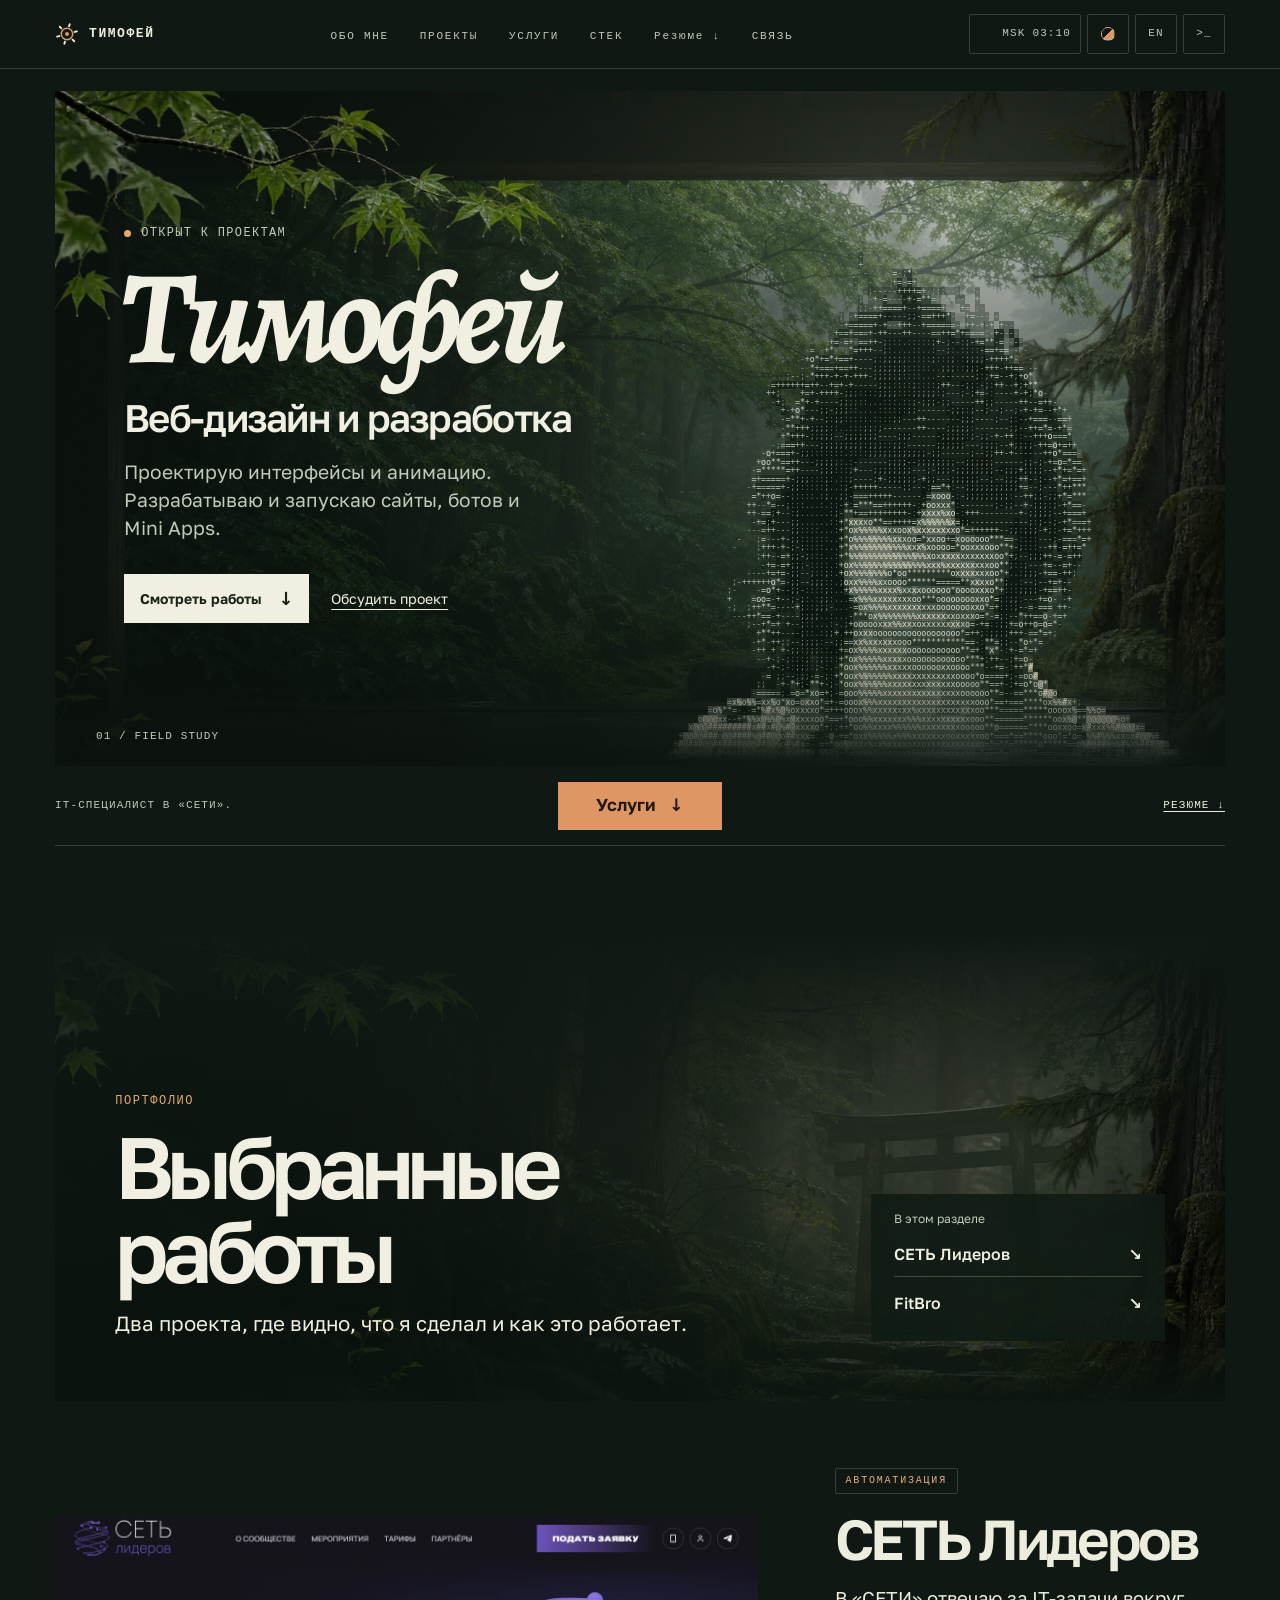
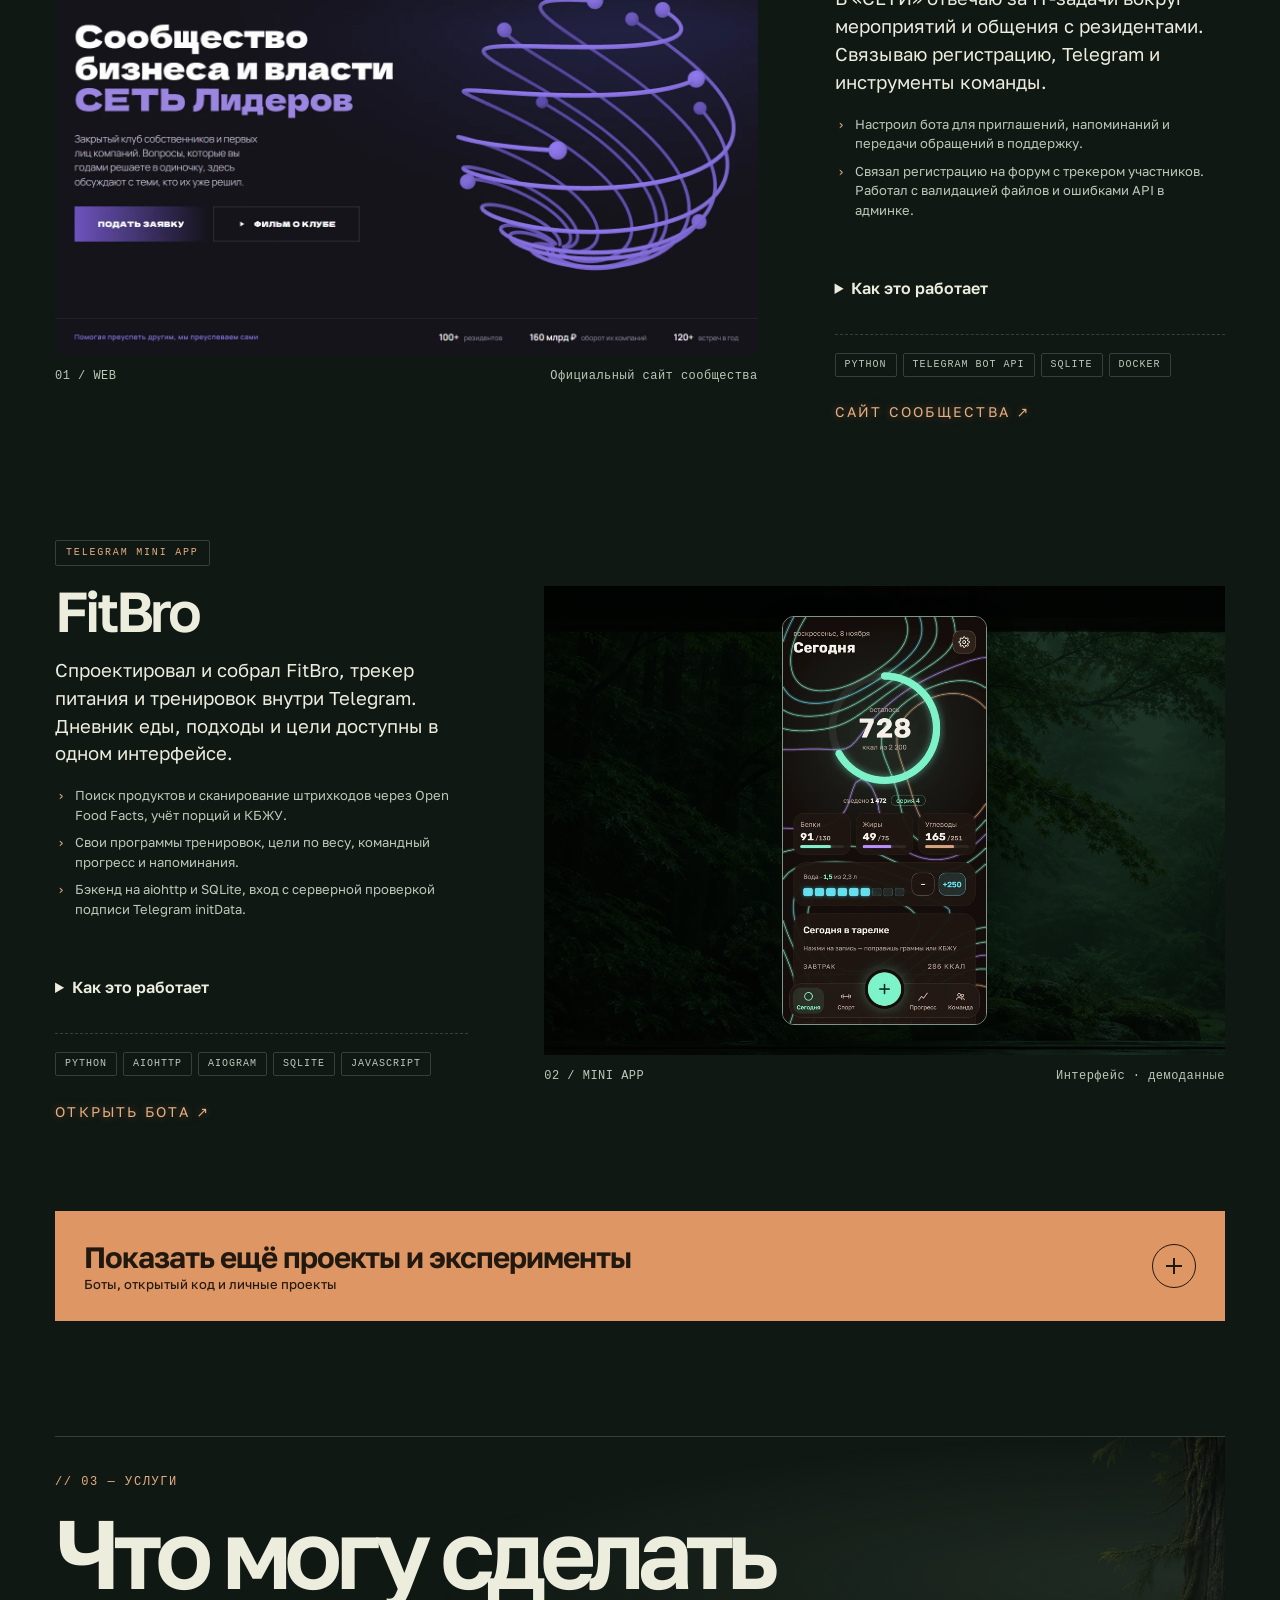
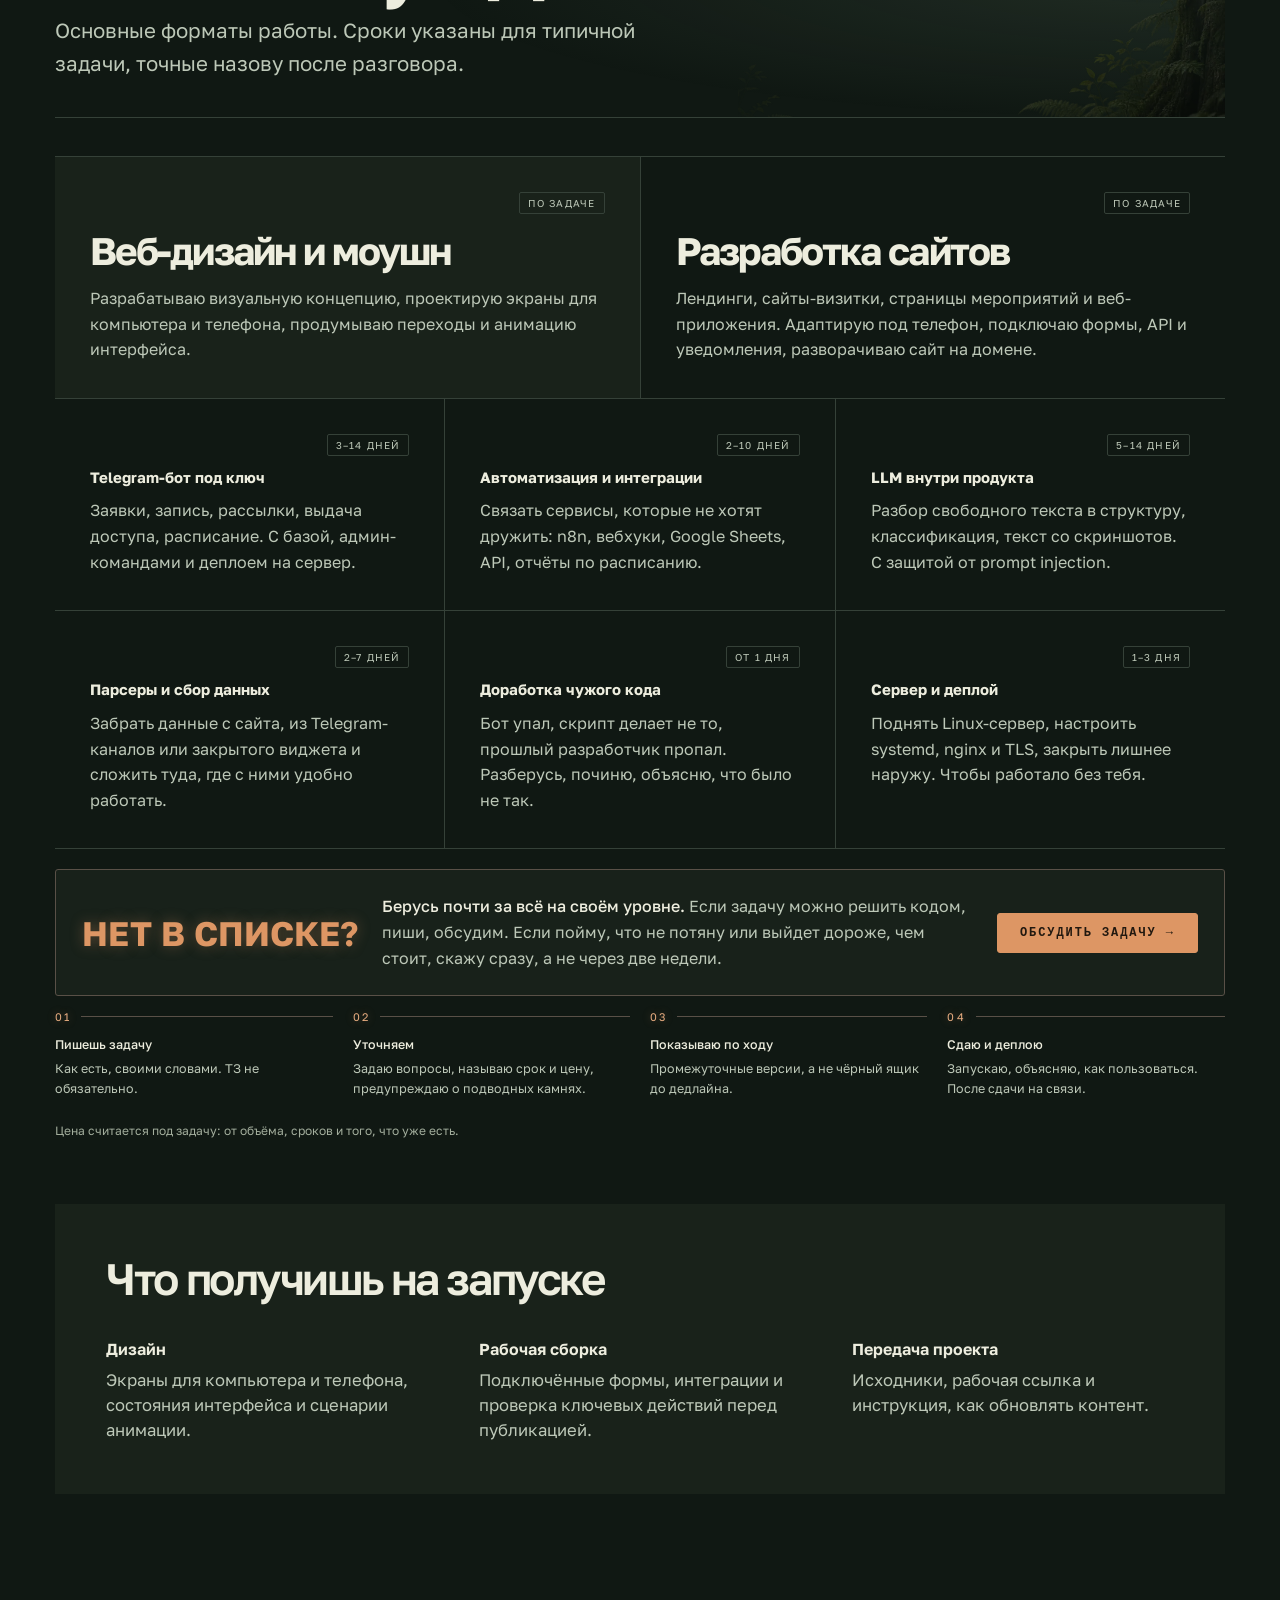
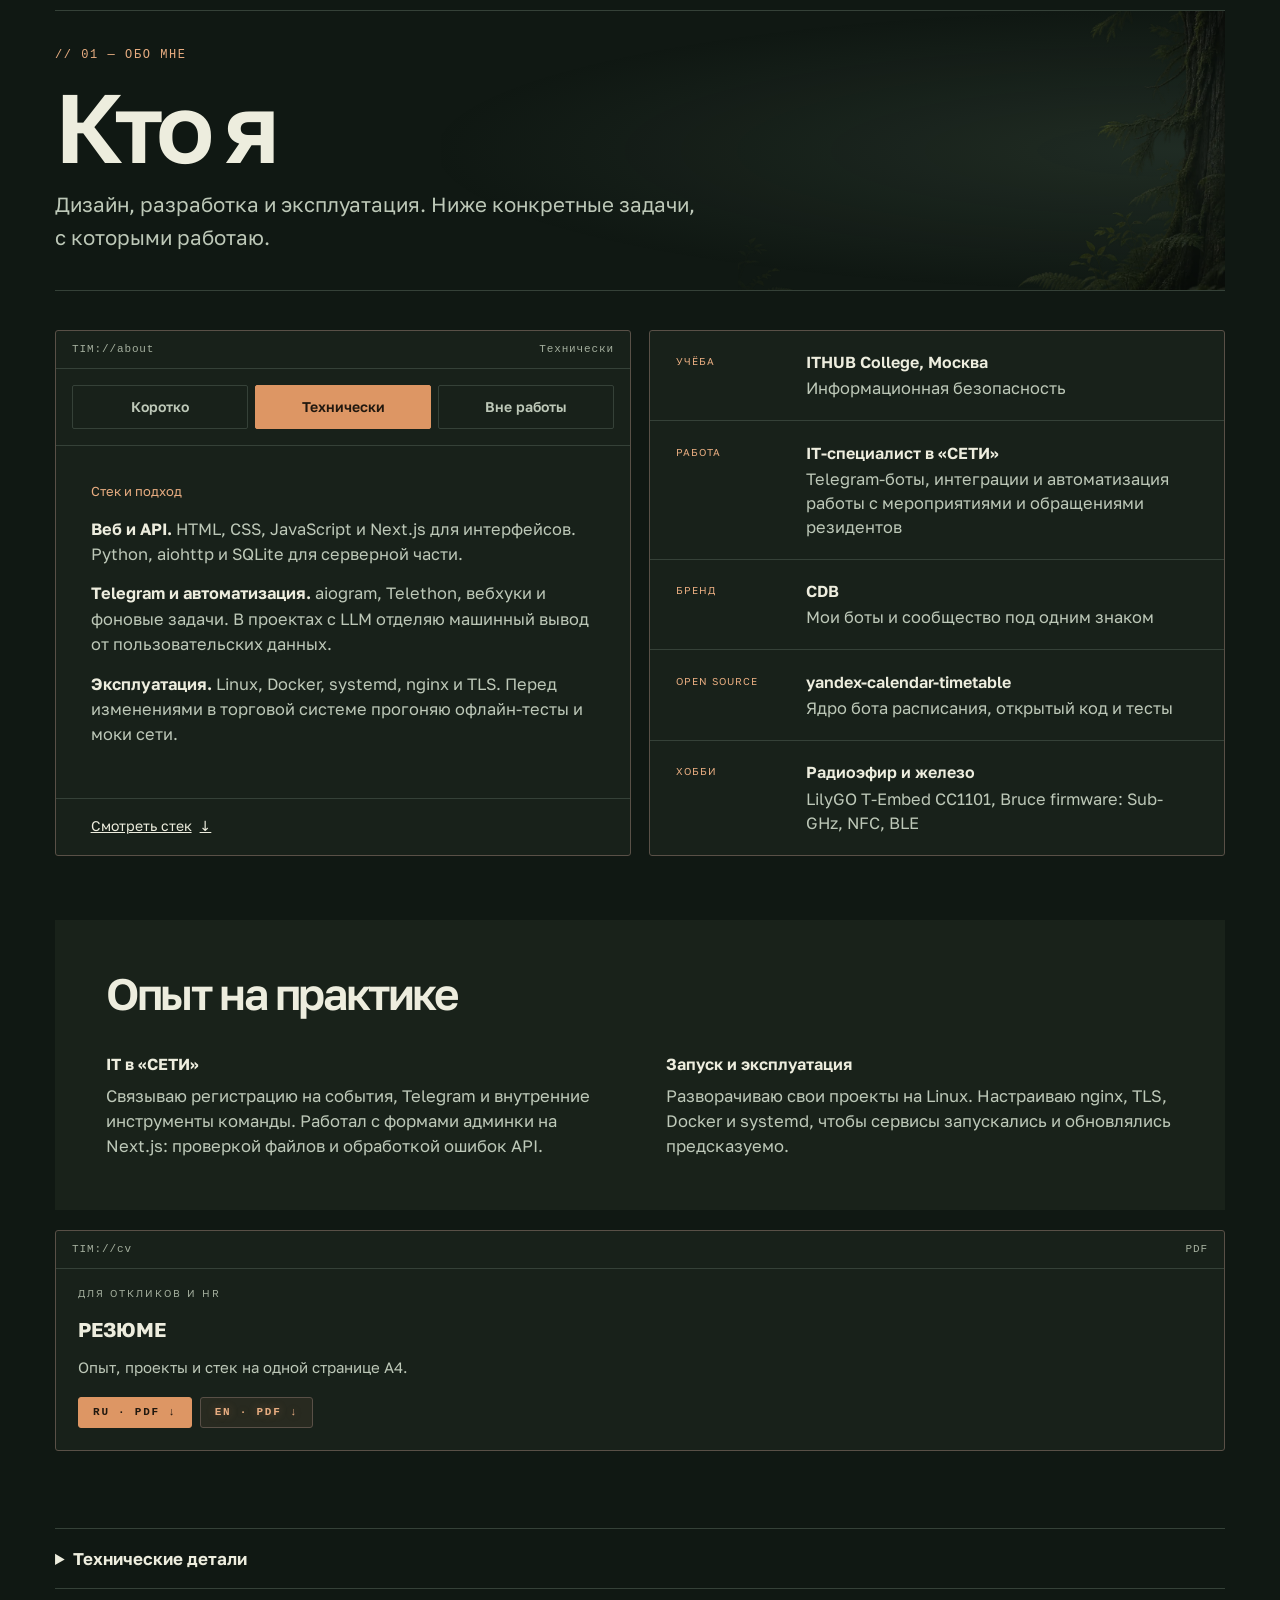
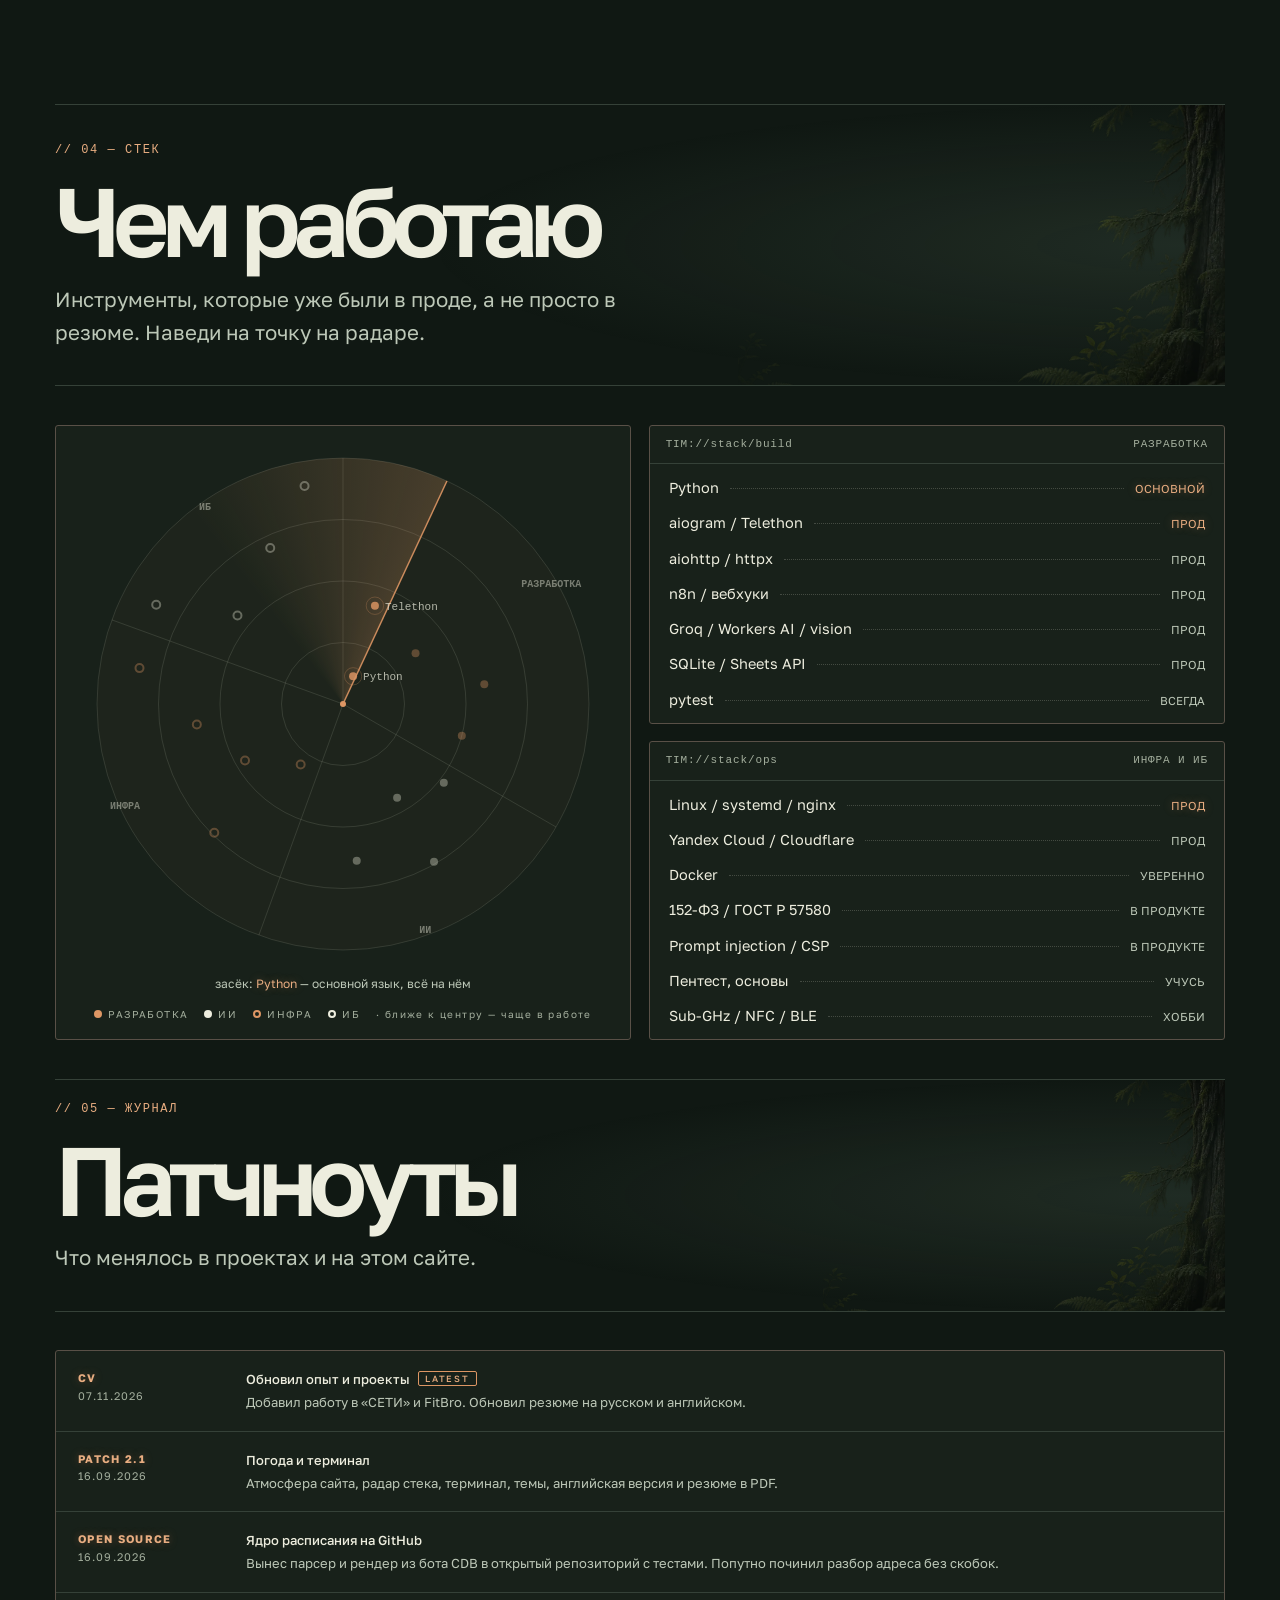
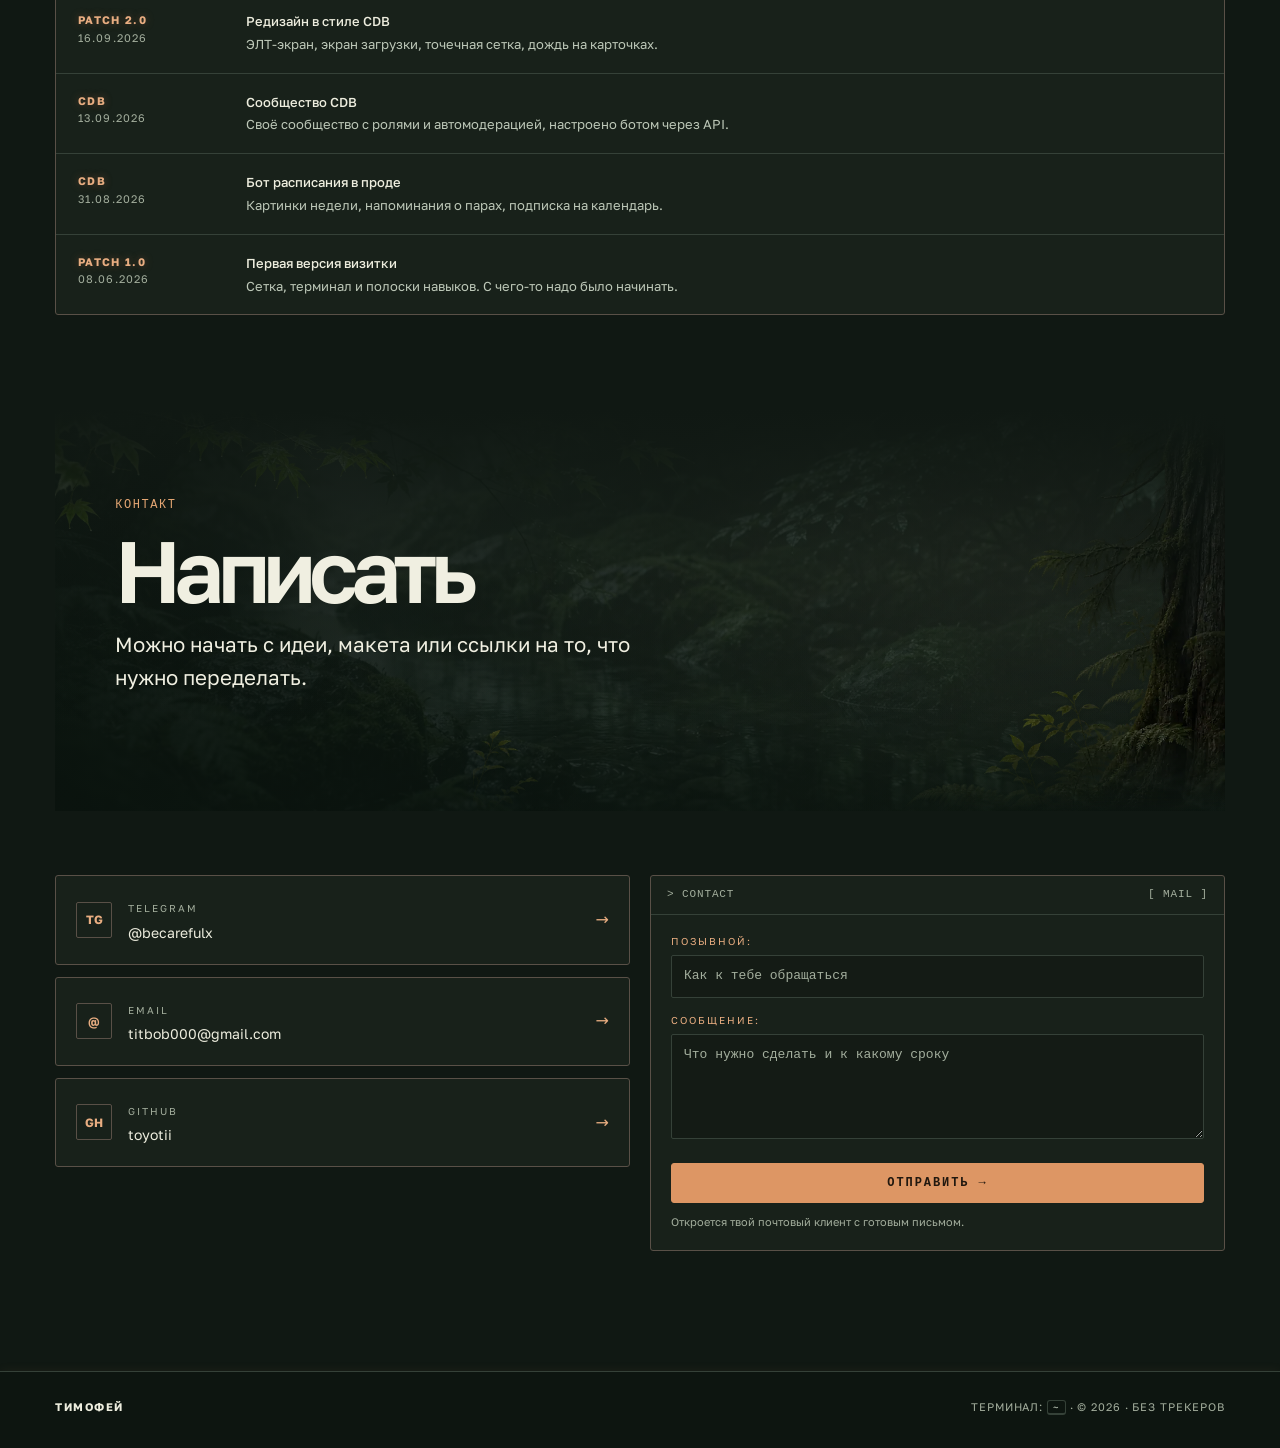
==== commit 7f3e8d52: "add layered woodland scroll transitions" ====
--- a/index.html
+++ b/index.html
@@ -21,7 +21,7 @@
   try { const t = localStorage.getItem('theme'); if (t) document.documentElement.dataset.theme = t; } catch (e) {}
 </script>
 <link rel="stylesheet" href="assets/site.css?v=20261108-scenes">
-<link rel="stylesheet" href="assets/field.css?v=20261108-scenes">
+<link rel="stylesheet" href="assets/field.css?v=20261109-canopy">
 </head>
 <body>
 <div class="vignette" aria-hidden="true"></div>
@@ -109,7 +109,9 @@
   <header class="field-hero wrap" aria-labelledby="hero-name">
     <div class="field-frame">
       <img class="field-landscape" src="assets/forest.webp" width="1536" height="1024" fetchpriority="high" alt="">
+      <div class="field-air" aria-hidden="true"></div>
       <div class="field-shade" aria-hidden="true"></div>
+      <div class="field-bough" aria-hidden="true"></div>
       <div class="field-entry" aria-hidden="true"></div>
       <div class="field-portrait">
         <img src="assets/tim-ascii.svg" width="624" height="596" alt="Портрет Тимофея, собранный из ASCII-символов" data-i18n-alt="field.portraitAlt">
@@ -136,7 +138,11 @@
   <section id="projects">
     <div class="wrap">
       <div class="field-chapter field-chapter-work">
-        <div class="field-chapter-media" aria-hidden="true"><img src="assets/forest-gate.webp" width="1536" height="1024" loading="lazy" decoding="async" alt=""></div>
+        <div class="field-chapter-media" aria-hidden="true">
+          <img src="assets/forest-gate.webp" width="1536" height="1024" loading="lazy" decoding="async" alt="">
+          <div class="field-air"></div>
+        </div>
+        <div class="field-bough" aria-hidden="true"></div>
         <div class="field-chapter-copy">
           <div class="label" data-i18n="proj.label">Портфолио</div>
           <h2 class="h2" data-i18n="proj.title">Выбранные работы</h2>
@@ -377,9 +383,13 @@
 
   <section id="services">
     <div class="wrap">
-      <div class="label" data-i18n="svc.label">// 03 — УСЛУГИ</div>
-      <h2 class="h2" data-i18n="svc.title">Что могу сделать</h2>
-      <p class="lead" data-i18n="svc.lead">Основные форматы работы. Сроки указаны для типичной задачи, точные назову после разговора.</p>
+      <div class="field-threshold">
+        <div class="field-threshold-copy">
+          <div class="label" data-i18n="svc.label">// 03 — УСЛУГИ</div>
+          <h2 class="h2" data-i18n="svc.title">Что могу сделать</h2>
+          <p class="lead" data-i18n="svc.lead">Основные форматы работы. Сроки указаны для типичной задачи, точные назову после разговора.</p>
+        </div>
+      </div>
 
       <div class="services reveal">
         <div class="service service-web service-design">
@@ -424,9 +434,13 @@
 
   <section id="about">
     <div class="wrap">
-      <div class="label" data-i18n="about.label">// 01 — ОБО МНЕ</div>
-      <h2 class="h2" data-i18n="about.title">Кто я</h2>
-      <p class="lead" data-i18n="about.lead">Дизайн, разработка и эксплуатация. Ниже конкретные задачи, с которыми работаю.</p>
+      <div class="field-threshold">
+        <div class="field-threshold-copy">
+          <div class="label" data-i18n="about.label">// 01 — ОБО МНЕ</div>
+          <h2 class="h2" data-i18n="about.title">Кто я</h2>
+          <p class="lead" data-i18n="about.lead">Дизайн, разработка и эксплуатация. Ниже конкретные задачи, с которыми работаю.</p>
+        </div>
+      </div>
 
       <div class="about reveal">
         <div class="panel field-about-main">
@@ -515,12 +529,16 @@
 
   <section id="stack">
     <div class="wrap">
-      <div class="label" data-i18n="stack.label">// 04 — СТЕК</div>
-      <h2 class="h2" data-i18n="stack.title">Чем работаю</h2>
-      <p class="lead" data-i18n="stack.lead">Инструменты, которые уже были в проде, а не просто в резюме. Наведи на точку на радаре.</p>
-
-      <div class="stack">
-        <div class="panel radar-wrap reveal">
+      <div class="field-threshold">
+        <div class="field-threshold-copy">
+          <div class="label" data-i18n="stack.label">// 04 — СТЕК</div>
+          <h2 class="h2" data-i18n="stack.title">Чем работаю</h2>
+          <p class="lead" data-i18n="stack.lead">Инструменты, которые уже были в проде, а не просто в резюме. Наведи на точку на радаре.</p>
+        </div>
+      </div>
+
+      <div class="stack reveal">
+        <div class="panel radar-wrap">
           <div class="radar" id="radar">
             <canvas id="radar-cv" aria-hidden="true"></canvas>
             <div class="radar-tip" id="radar-tip"><b></b><span></span></div>
@@ -529,7 +547,7 @@
           <div class="radar-legend" id="radar-legend"></div>
         </div>
         <div class="readouts">
-          <div class="panel reveal">
+          <div class="panel">
             <div class="panel-bar"><span>TIM://stack/build</span><span data-i18n="stack.build">РАЗРАБОТКА</span></div>
             <ul class="readout">
               <li><span class="key">Python</span><span class="lead-dots"></span><span class="val hot" data-i18n="lvl.main">ОСНОВНОЙ</span></li>
@@ -541,7 +559,7 @@
               <li><span class="key">pytest</span><span class="lead-dots"></span><span class="val" data-i18n="lvl.always">ВСЕГДА</span></li>
             </ul>
           </div>
-          <div class="panel reveal">
+          <div class="panel">
             <div class="panel-bar"><span>TIM://stack/ops</span><span data-i18n="stack.ops">ИНФРА И ИБ</span></div>
             <ul class="readout">
               <li><span class="key">Linux / systemd / nginx</span><span class="lead-dots"></span><span class="val hot" data-i18n="lvl.prod">ПРОД</span></li>
@@ -561,9 +579,13 @@
 
   <section id="log">
     <div class="wrap">
-      <div class="label" data-i18n="log.label">// 05 — ЖУРНАЛ</div>
-      <h2 class="h2" data-i18n="log.title">Патчноуты</h2>
-      <p class="lead" data-i18n="log.lead">Что менялось в проектах и на этом сайте.</p>
+      <div class="field-threshold">
+        <div class="field-threshold-copy">
+          <div class="label" data-i18n="log.label">// 05 — ЖУРНАЛ</div>
+          <h2 class="h2" data-i18n="log.title">Патчноуты</h2>
+          <p class="lead" data-i18n="log.lead">Что менялось в проектах и на этом сайте.</p>
+        </div>
+      </div>
       <div class="log-grid">
         <ul class="panel log reveal">
           <li><div class="when"><b>CV</b>07.11.2026</div><div class="what"><strong><span data-i18n="log.cvt">Обновил опыт и проекты</span><span class="latest">LATEST</span></strong><span data-i18n="log.cv">Добавил работу в «СЕТИ» и FitBro. Обновил резюме на русском и английском.</span></div></li>
@@ -583,7 +605,11 @@
   <section id="contact">
     <div class="wrap">
       <div class="field-chapter field-chapter-contact">
-        <div class="field-chapter-media" aria-hidden="true"><img src="assets/forest-stream.webp" width="1536" height="508" loading="lazy" decoding="async" alt=""></div>
+        <div class="field-chapter-media" aria-hidden="true">
+          <img src="assets/forest-stream.webp" width="1536" height="508" loading="lazy" decoding="async" alt="">
+          <div class="field-air"></div>
+        </div>
+        <div class="field-bough" aria-hidden="true"></div>
         <div class="field-chapter-copy">
           <div class="label" data-i18n="ct.label">Контакт</div>
           <h2 class="h2" data-i18n="ct.title">Написать</h2>
--- a/assets/field.css
+++ b/assets/field.css
@@ -544,14 +544,14 @@
   display: grid;
   align-items: end;
   gap: clamp(20px, 5vw, 72px);
-  min-height: clamp(260px, 28vw, 420px);
+  min-height: clamp(350px, 56svh, 590px);
   padding: clamp(24px, 4.7vw, 70px);
   margin-bottom: clamp(32px, 5vw, 72px);
   color: var(--field-ink);
   background: #17231a;
 }
 .field-chapter-work { grid-template-columns: minmax(0, 1fr) minmax(185px, 28%); }
-.field-chapter-contact { min-height: clamp(230px, 24vw, 350px); align-items: center; }
+.field-chapter-contact { min-height: clamp(290px, 48svh, 470px); align-items: center; }
 .field-chapter-media, .field-chapter-media::after { position: absolute; inset: 0; }
 .field-chapter-media { z-index: -1; overflow: hidden; }
 .field-chapter-media img { width: 100%; height: 100%; object-fit: cover; object-position: center 53%; }
@@ -608,7 +608,9 @@
 }
 .field-strip .field-services-link:hover { background: var(--cream); color: var(--bg-deep); }
 .field-site #fitbro { scroll-margin-top: 86px; }
-.field-site #projects, .field-site #contact { padding-top: clamp(58px, 6.8vw, 100px); }
+.field-site #projects { padding-top: clamp(24px, 4vw, 54px); }
+.field-site #contact { padding-top: clamp(34px, 5vw, 72px); }
+.field-site #log { padding-top: clamp(24px, 3vw, 48px); }
 .field-site .field-case .pitch { font-size: clamp(17px, 1.45vw, 21px); }
 .field-site .field-case .points, .field-site .field-case-note p { font-size: 16px; }
 
@@ -711,16 +713,198 @@
     transform: none;
     transition-delay: 0s;
   }
-  @supports (animation-timeline: view()) and (animation-range: entry 0% exit 100%) {
-    .field-chapter { view-timeline-name: --field-chapter-view; }
-    .field-chapter-media img {
-      animation: field-scene-drift linear both;
-      animation-timeline: --field-chapter-view;
+}
+
+/* Separate distance planes, clipped to their own scene so anchors and text stay in flow. */
+.field-frame::after, .field-chapter::after, .field-threshold::after {
+  content: "";
+  position: absolute;
+  inset: 0;
+  pointer-events: none;
+  background: url("forest-foreground.webp") right center / auto 116% no-repeat;
+}
+.field-frame::after {
+  opacity: .74;
+  mask-image: linear-gradient(#000 77%, transparent);
+}
+.field-chapter::after { mask-image: linear-gradient(transparent, #000 16% 80%, transparent); }
+.field-chapter::after, .field-threshold::after { z-index: -1; }
+.field-bough, .field-air, .field-air::before, .field-air::after {
+  position: absolute;
+  inset: 0;
+  pointer-events: none;
+}
+.field-bough {
+  background: url("forest-bough.webp") left top / min(72%, 850px) auto no-repeat;
+  opacity: .83;
+}
+.field-chapter .field-bough {
+  z-index: -1;
+  background-size: min(61%, 700px) auto;
+  opacity: .72;
+}
+.field-chapter-contact .field-bough { background-size: min(48%, 580px) auto; }
+.field-air::before, .field-air::after { content: ""; }
+.field-air::before {
+  background:
+    radial-gradient(ellipse at 69% 27%, #c4ccad40, transparent 61%),
+    radial-gradient(ellipse at 81% 77%, #829d7832, transparent 48%);
+}
+.field-air::after {
+  background:
+    radial-gradient(circle at 61% 37%, #dddcb393 0 1px, transparent 2px),
+    radial-gradient(circle at 65% 65%, #cbd0a45c 0 1px, transparent 2px),
+    radial-gradient(circle at 71% 23%, #dedab471 0 1.4px, transparent 2.5px),
+    radial-gradient(circle at 73% 49%, #bbcfae50 0 1px, transparent 2px),
+    radial-gradient(circle at 79% 74%, #e7ddb782 0 1.2px, transparent 2.4px),
+    radial-gradient(circle at 82% 32%, #e3e1b76a 0 1px, transparent 2px),
+    radial-gradient(circle at 87% 56%, #d5dfb258 0 1px, transparent 2px),
+    radial-gradient(circle at 91% 42%, #d9dca76b 0 1.3px, transparent 2.4px);
+  opacity: .55;
+}
+.field-chapter-contact .field-air::after { scale: -1 1; }
+.field-threshold {
+  position: relative;
+  isolation: isolate;
+  overflow: clip;
+  padding: clamp(18px, 2.8vw, 38px) 0;
+  margin-bottom: clamp(18px, 3vw, 42px);
+  border-block: 1px solid var(--line);
+}
+.field-threshold::before {
+  content: "";
+  position: absolute;
+  inset: 0 0 0 33%;
+  pointer-events: none;
+  z-index: -2;
+  background: radial-gradient(ellipse at 94% 50%, #77967e28, transparent 72%);
+}
+.field-threshold::after {
+  opacity: .55;
+  mask-image: linear-gradient(90deg, transparent 50%, #000 78%);
+}
+.field-site .field-threshold .lead { margin-bottom: 0; }
+#log .field-threshold { padding-block-start: clamp(14px, 1.55vw, 22px); }
+.field-threshold-copy { --field-title-shift: clamp(10px, 2svh, 18px); }
+
+.field-site .stack {
+  grid-template-columns: repeat(2, minmax(0, 1fr));
+  align-items: stretch;
+  gap: clamp(12px, 1.35vw, 20px);
+}
+.field-site .radar-wrap {
+  display: flex;
+  flex-direction: column;
+  justify-content: center;
+  min-width: 0;
+  padding: clamp(12px, 1.4vw, 22px);
+}
+.field-site .radar { max-width: 520px; }
+.field-site .readouts {
+  grid-template-rows: repeat(2, minmax(min-content, 1fr));
+  min-width: 0;
+  gap: inherit;
+}
+.field-site .readouts .panel { display: flex; flex-direction: column; min-width: 0; }
+.field-site .readout {
+  display: grid;
+  align-content: space-evenly;
+  flex: 1;
+  padding: 6px clamp(12px, 1.5vw, 22px);
+}
+.field-site .readout li { gap: clamp(5px, .85vw, 12px); padding-block: 6px; font-size: clamp(13px, 1.13vw, 16px); }
+.field-site .readout .key { min-width: 0; white-space: normal; }
+.field-site .readout .lead-dots { min-width: 4px; }
+.field-site .readout .val { font-size: clamp(11px, .9vw, 13px); }
+
+@media (max-width: 820px) {
+  .field-site .stack { grid-template-columns: minmax(0, 1fr); }
+  .field-site .readouts { grid-template-rows: auto; }
+  .field-chapter { min-height: clamp(300px, 55svh, 490px); }
+  .field-chapter-contact { min-height: clamp(250px, 38svh, 340px); }
+  .field-bough { background-size: min(92%, 520px) auto; opacity: .68; }
+  .field-chapter .field-bough { background-size: min(76%, 440px) auto; }
+  .field-frame::after { opacity: .45; }
+  .field-threshold::after { opacity: .38; }
+}
+
+@media (prefers-reduced-motion: no-preference) {
+  @supports (animation-timeline: view()) and (animation-range: entry 0% cover 55%) {
+    .field-frame { view-timeline: --field-opening block; view-timeline-inset: 68px 0; }
+    .field-landscape, .field-frame .field-air::before, .field-frame .field-air::after,
+    .field-frame .field-bough, .field-frame::after, .field-portrait img {
+      animation: auto linear both;
+      animation-timeline: --field-opening;
+      animation-range: exit 0% exit 100%;
+    }
+    .field-landscape { animation-name: field-opening-landscape; }
+    .field-frame .field-air::before { animation-name: field-opening-mist; }
+    .field-frame .field-air::after { animation-name: field-opening-motes; }
+    .field-frame .field-bough { animation-name: field-opening-bough; }
+    .field-frame::after { animation-name: field-opening-canopy; }
+    .field-portrait img { animation-name: field-opening-portrait; }
+
+    .field-chapter, .field-threshold { view-timeline: --field-arrival block; }
+    .field-chapter::before {
+      content: "";
+      position: absolute;
+      inset: 0;
+      pointer-events: none;
+      background: linear-gradient(180deg, var(--bg) 7%, transparent 82%);
+      animation: field-arrival-veil linear both;
+      animation-timeline: --field-arrival;
+      animation-range: entry 0% cover 48%;
+    }
+    .field-chapter-copy, .field-work-index { z-index: 1; }
+    .field-chapter-media img, .field-chapter .field-air::before, .field-chapter .field-air::after,
+    .field-chapter .field-bough, .field-chapter::after, .field-threshold::before, .field-threshold::after {
+      animation: auto linear both;
+      animation-timeline: --field-arrival;
       animation-range: entry 0% exit 100%;
     }
-  }
-}
-@keyframes field-scene-drift {
-  from { transform: translateY(-3%) scale(1.1); }
-  to { transform: translateY(3%) scale(1.1); }
-}
+    .field-chapter-media img { animation-name: field-arrival-landscape; }
+    .field-chapter .field-air::before, .field-threshold::before { animation-name: field-arrival-mist; }
+    .field-chapter .field-air::after { animation-name: field-arrival-motes; }
+    .field-chapter .field-bough { animation-name: field-arrival-bough; }
+    .field-chapter::after, .field-threshold::after { animation-name: field-arrival-canopy; }
+    .field-chapter-copy, .field-work-index, .field-threshold-copy {
+      animation: field-arrival-title linear both;
+      animation-timeline: --field-arrival;
+      animation-range: entry 0% cover 55%;
+    }
+    .field-work-index { animation-range: entry 18% cover 57%; }
+  }
+}
+
+@keyframes field-opening-landscape { to { transform: translateY(34%) scale(1.14); } }
+@keyframes field-opening-mist { to { transform: translateY(22%); opacity: .35; } }
+@keyframes field-opening-motes { to { transform: translate(8%, -16%); opacity: .32; } }
+@keyframes field-opening-bough { to { transform: translate(-8%, -42%); } }
+@keyframes field-opening-portrait { to { transform: translateY(12%); } }
+@keyframes field-opening-canopy { to { transform: translate(-4%, -30%) scale(1.15); } }
+@keyframes field-arrival-landscape {
+  from { transform: translateY(-16%) scale(1.34); }
+  to { transform: translateY(16%) scale(1.34); }
+}
+@keyframes field-arrival-mist {
+  from { transform: translate(5%, 23%); opacity: .3; }
+  to { transform: translate(-6%, -28%); opacity: .9; }
+}
+@keyframes field-arrival-motes {
+  from { transform: translate(-8%, 14%); opacity: .32; }
+  to { transform: translate(10%, -21%); opacity: .72; }
+}
+@keyframes field-arrival-bough {
+  from { transform: translate(-10%, 0); }
+  to { transform: translate(4%, -33%); }
+}
+@keyframes field-arrival-canopy {
+  from { transform: translateY(28%) scale(1.12); }
+  to { transform: translateY(-34%) scale(1.12); }
+}
+@keyframes field-arrival-title { from { transform: translateY(var(--field-title-shift, clamp(17px, 5svh, 50px))); } }
+
+@keyframes field-arrival-veil {
+  from { transform: translateY(0); opacity: .96; }
+  to { transform: translateY(-76%); opacity: 0; }
+}
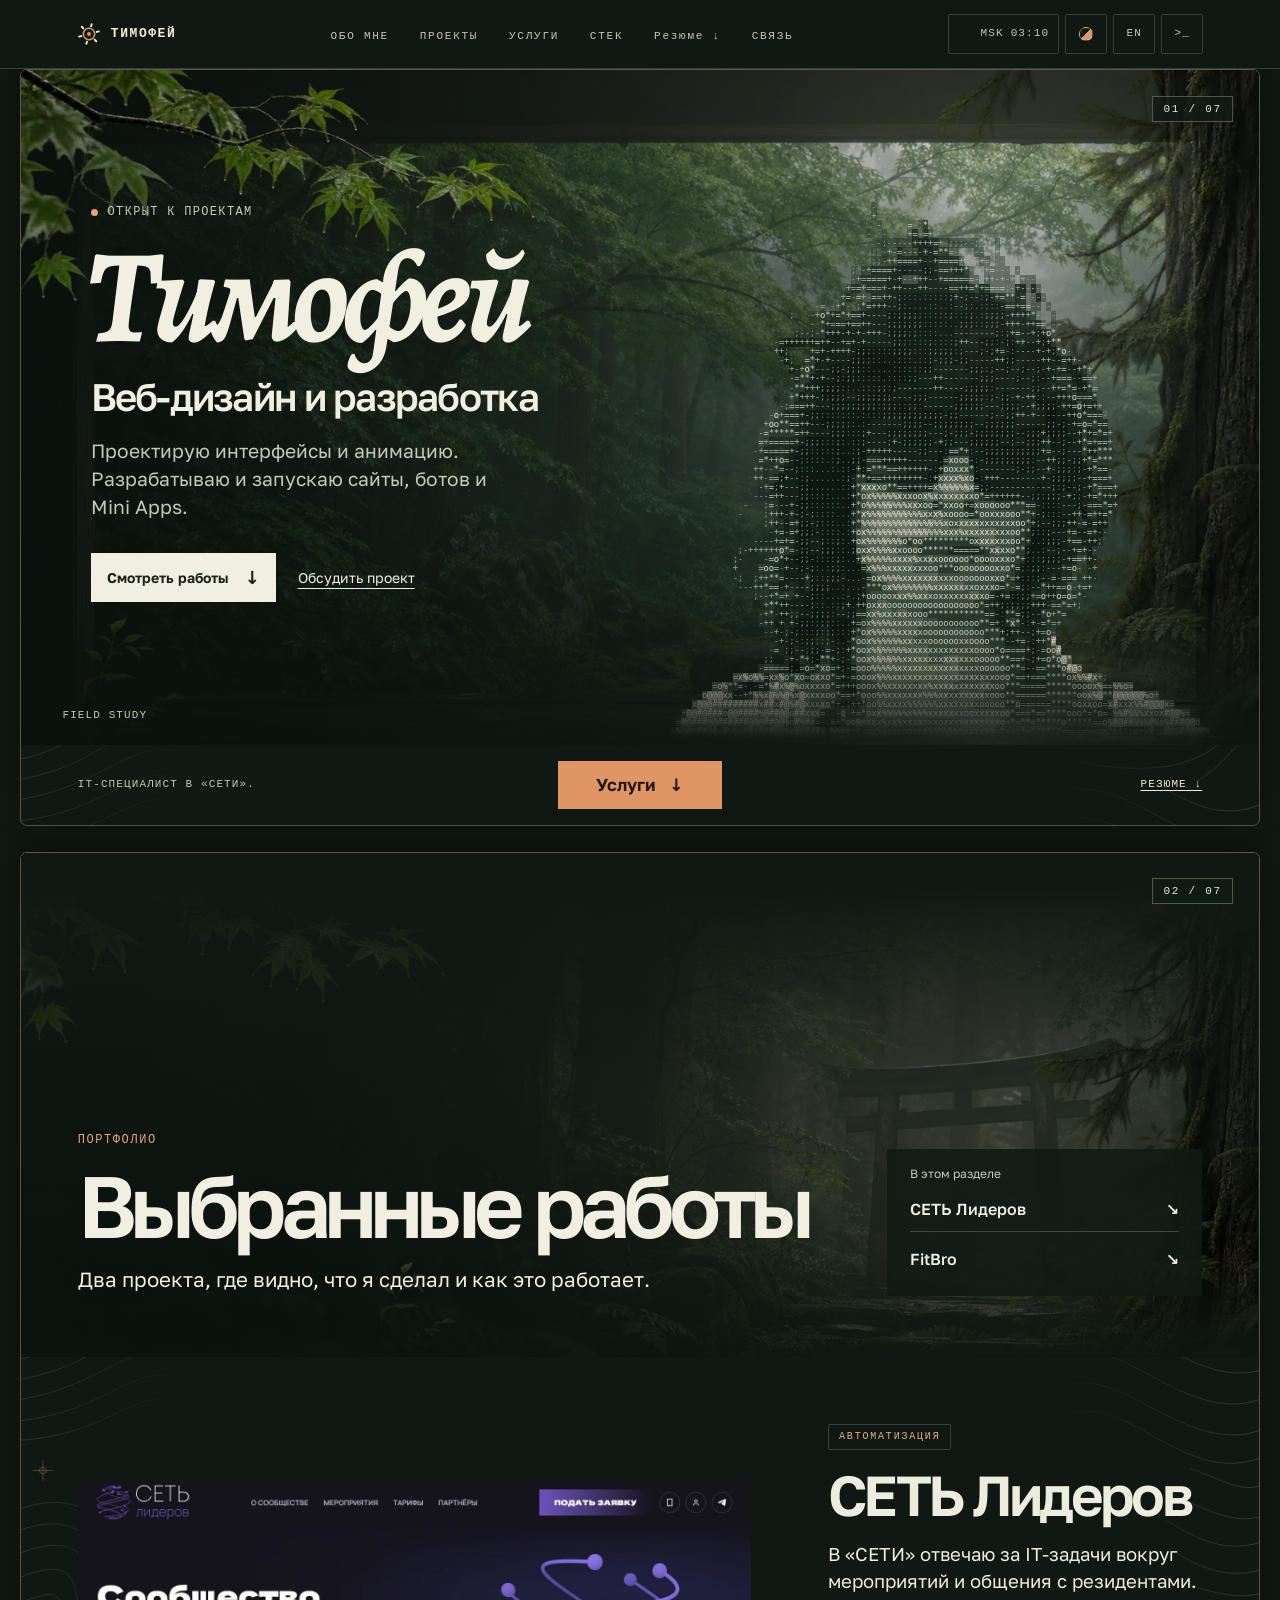
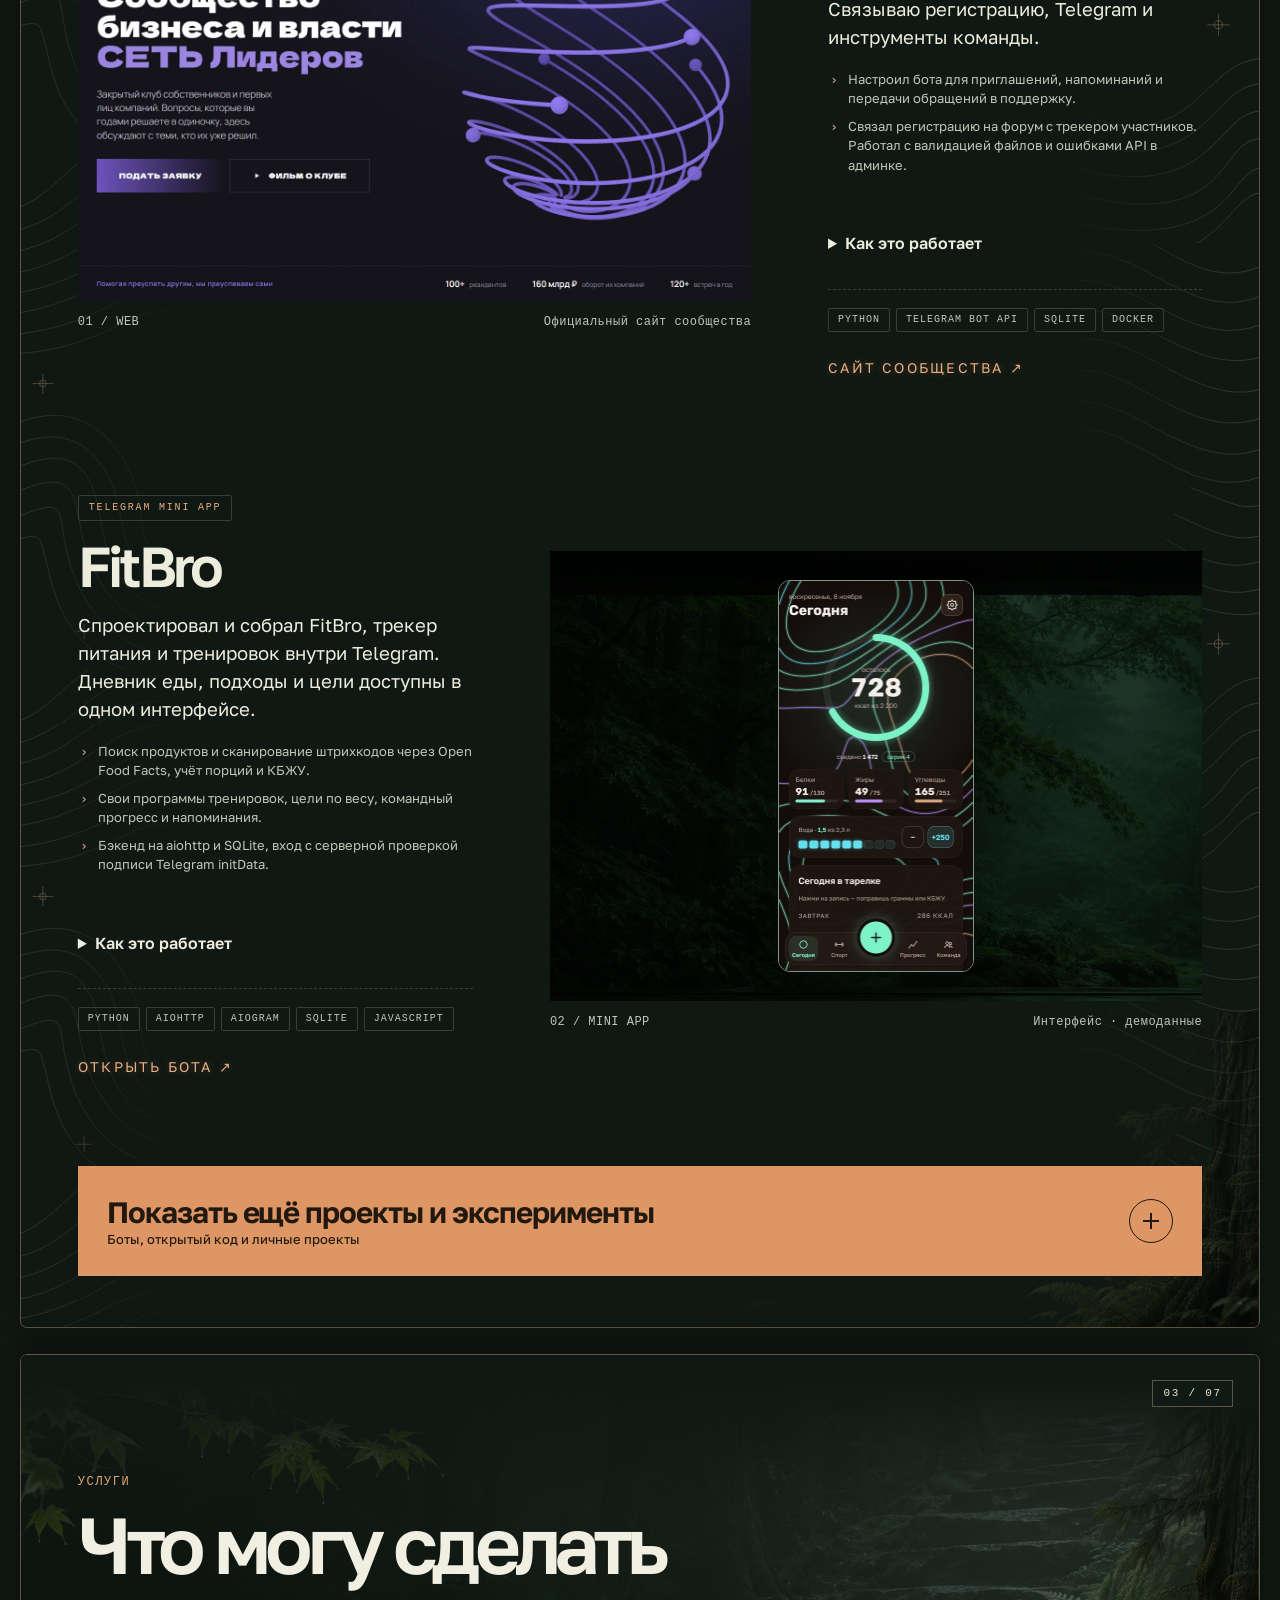
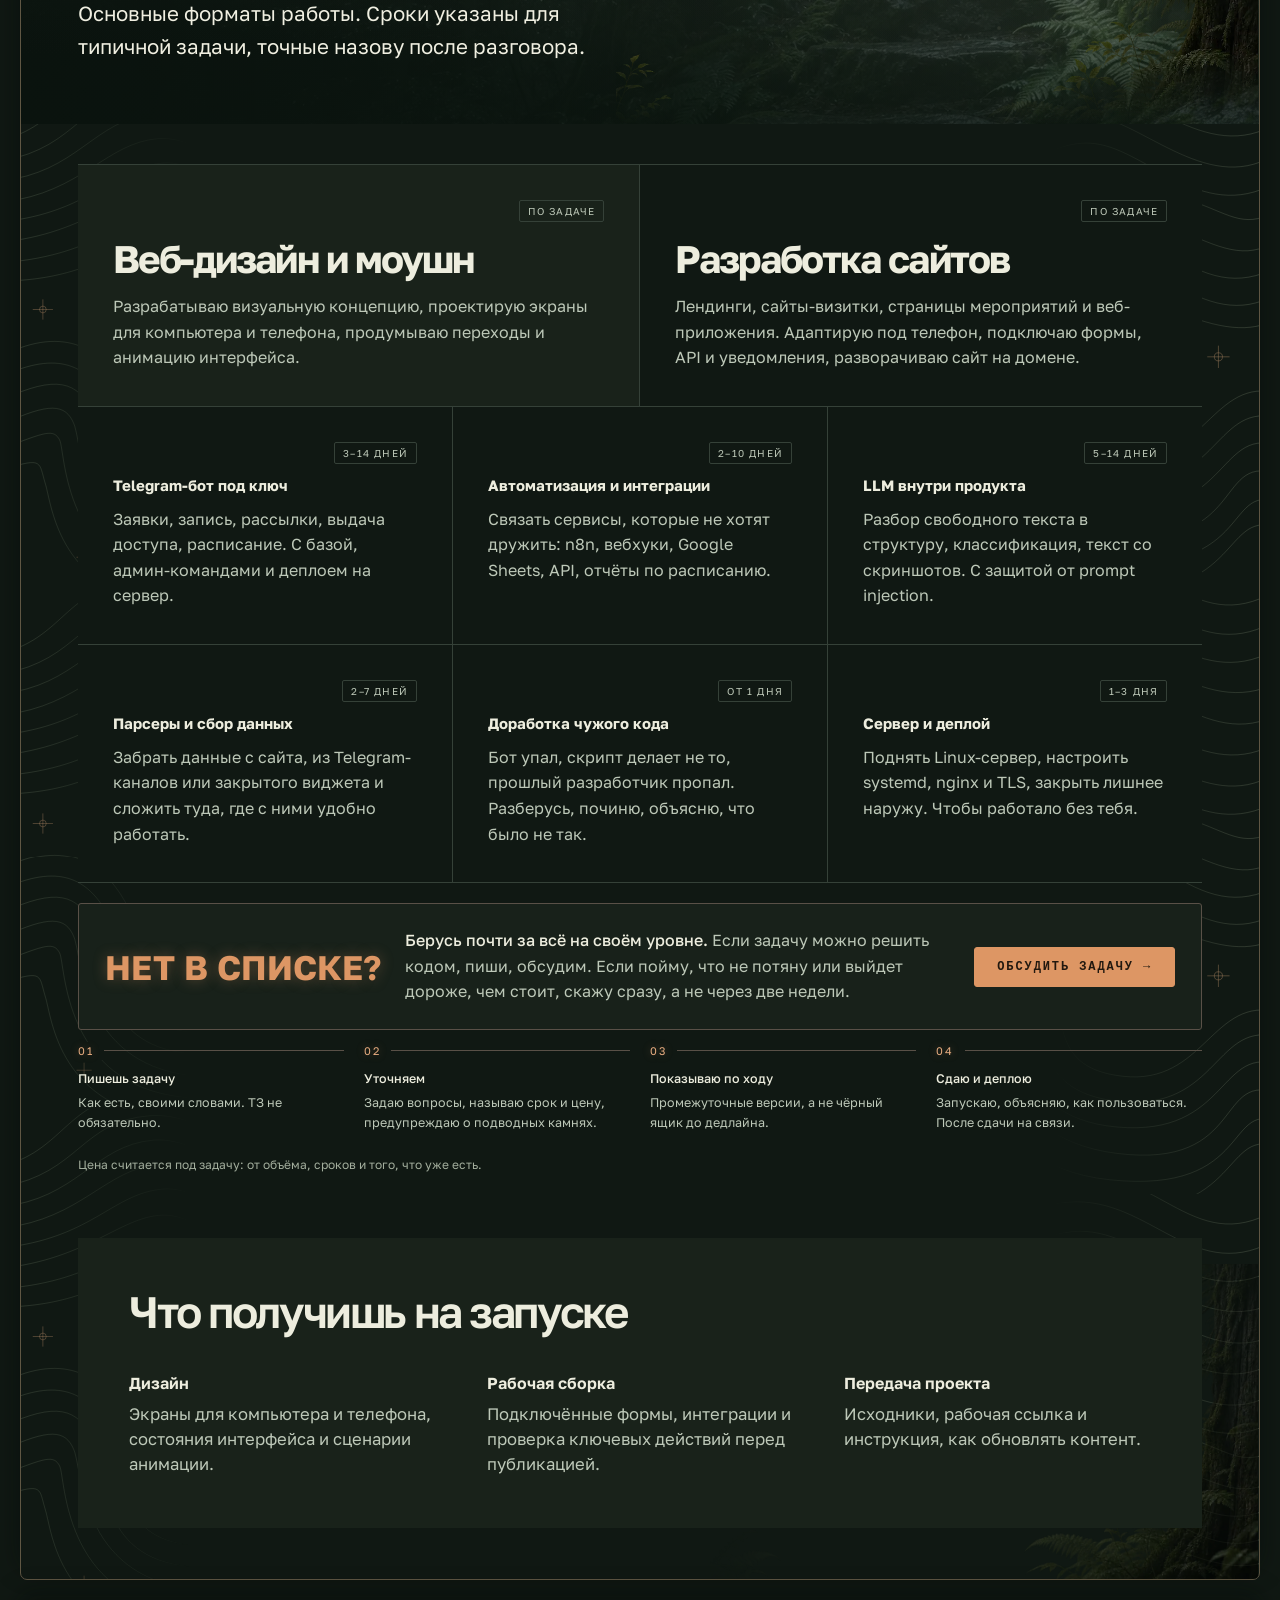
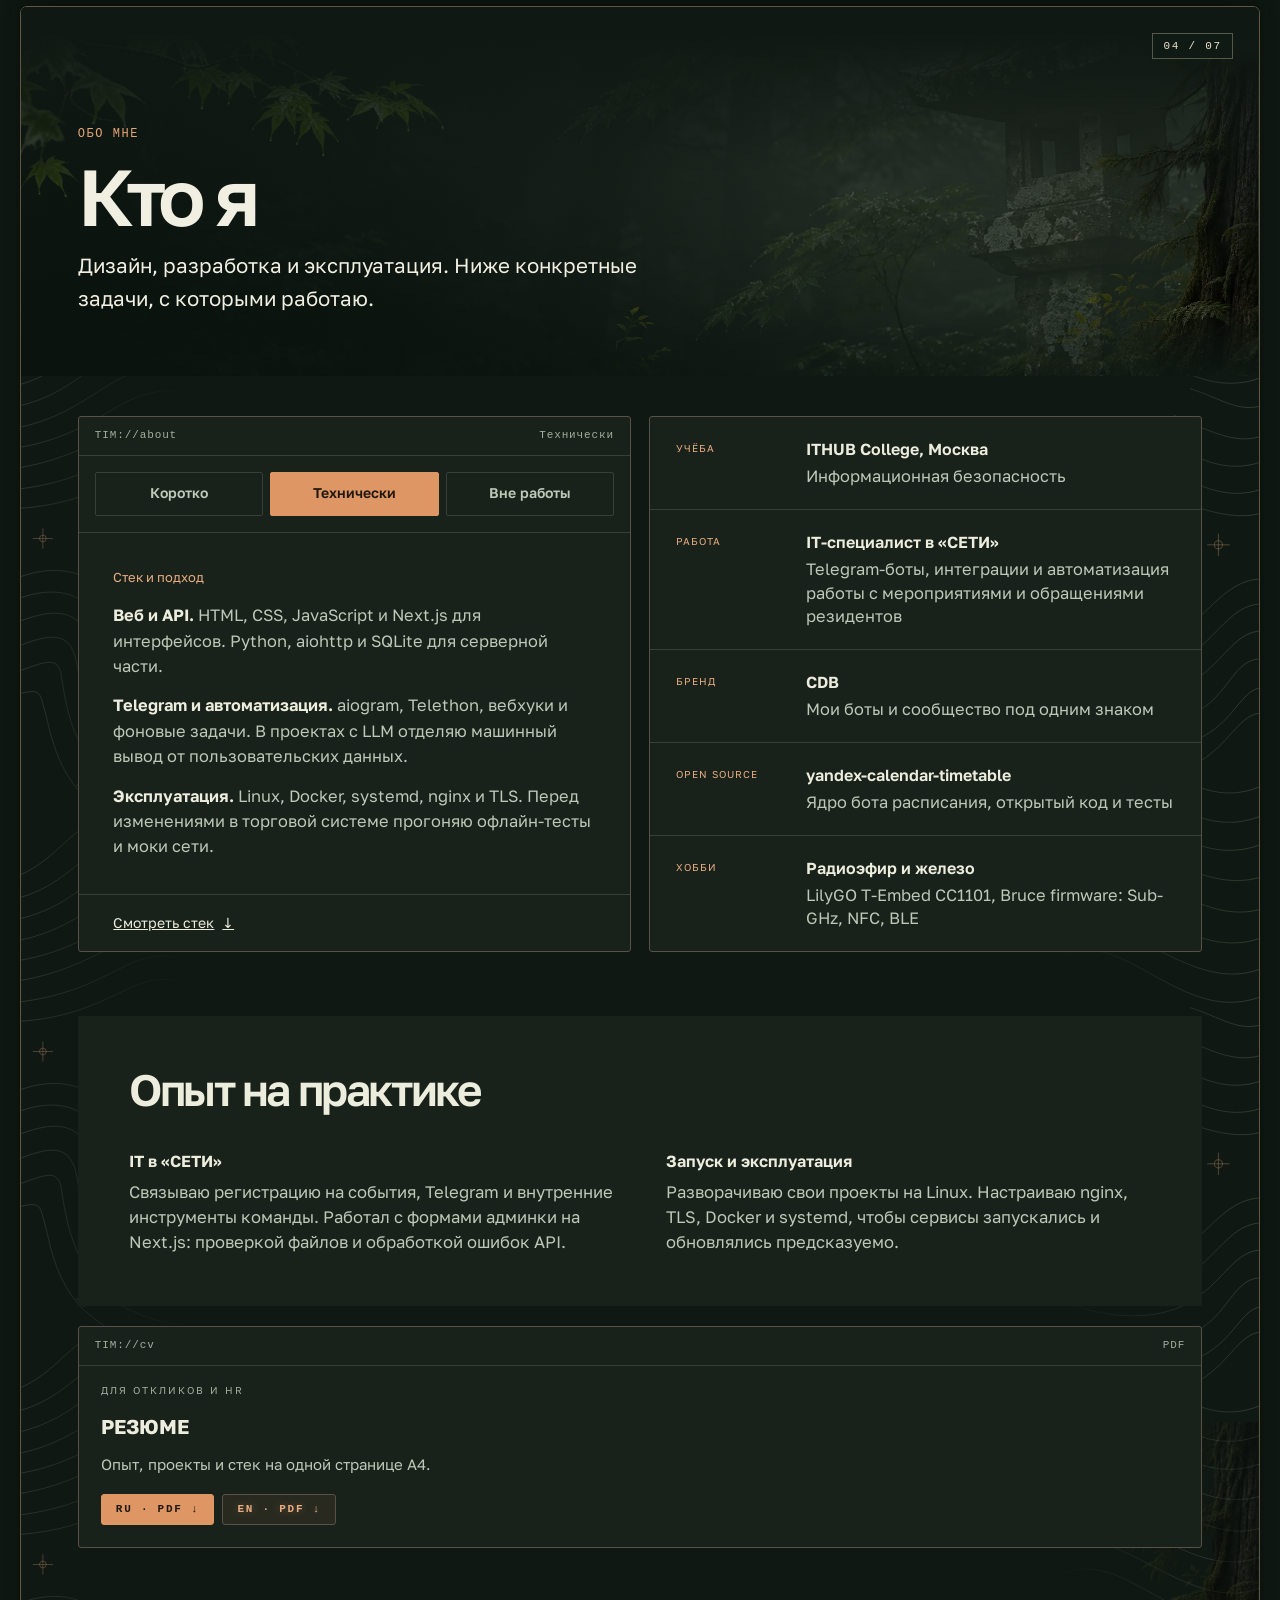
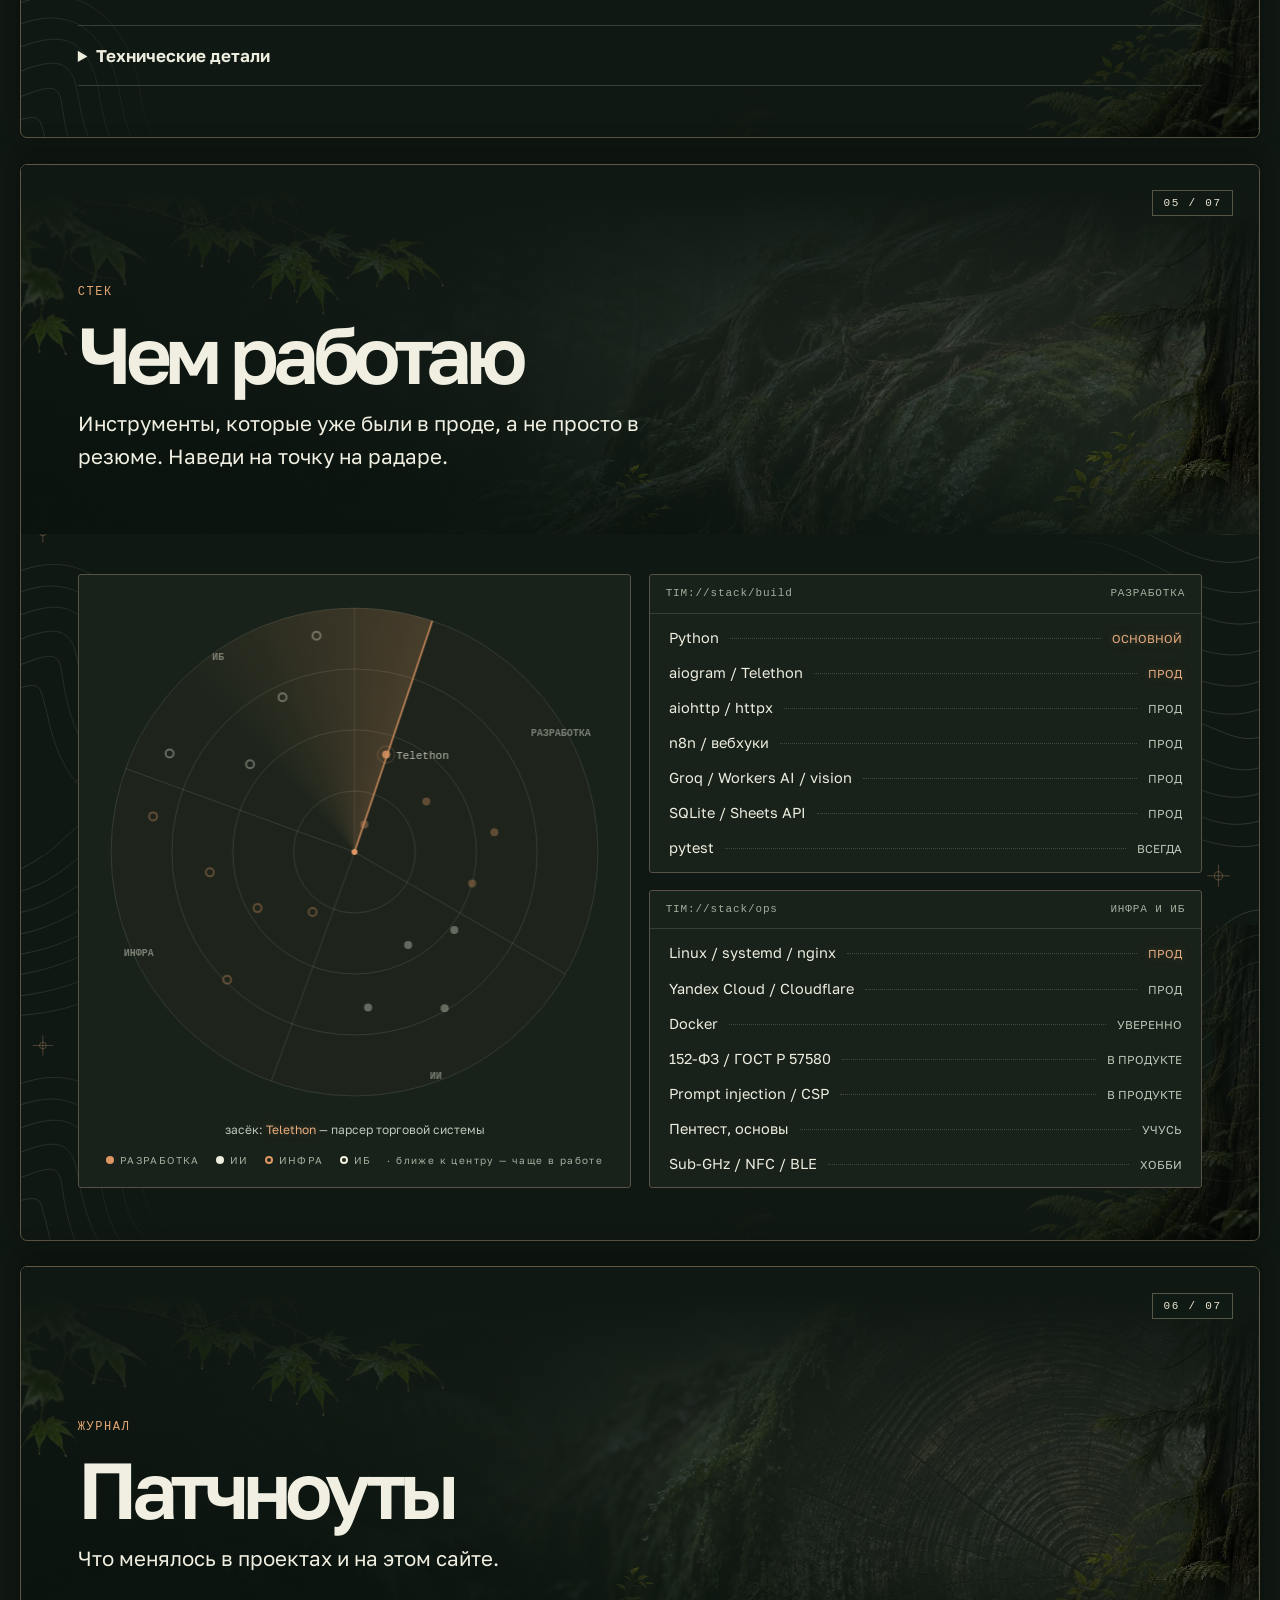
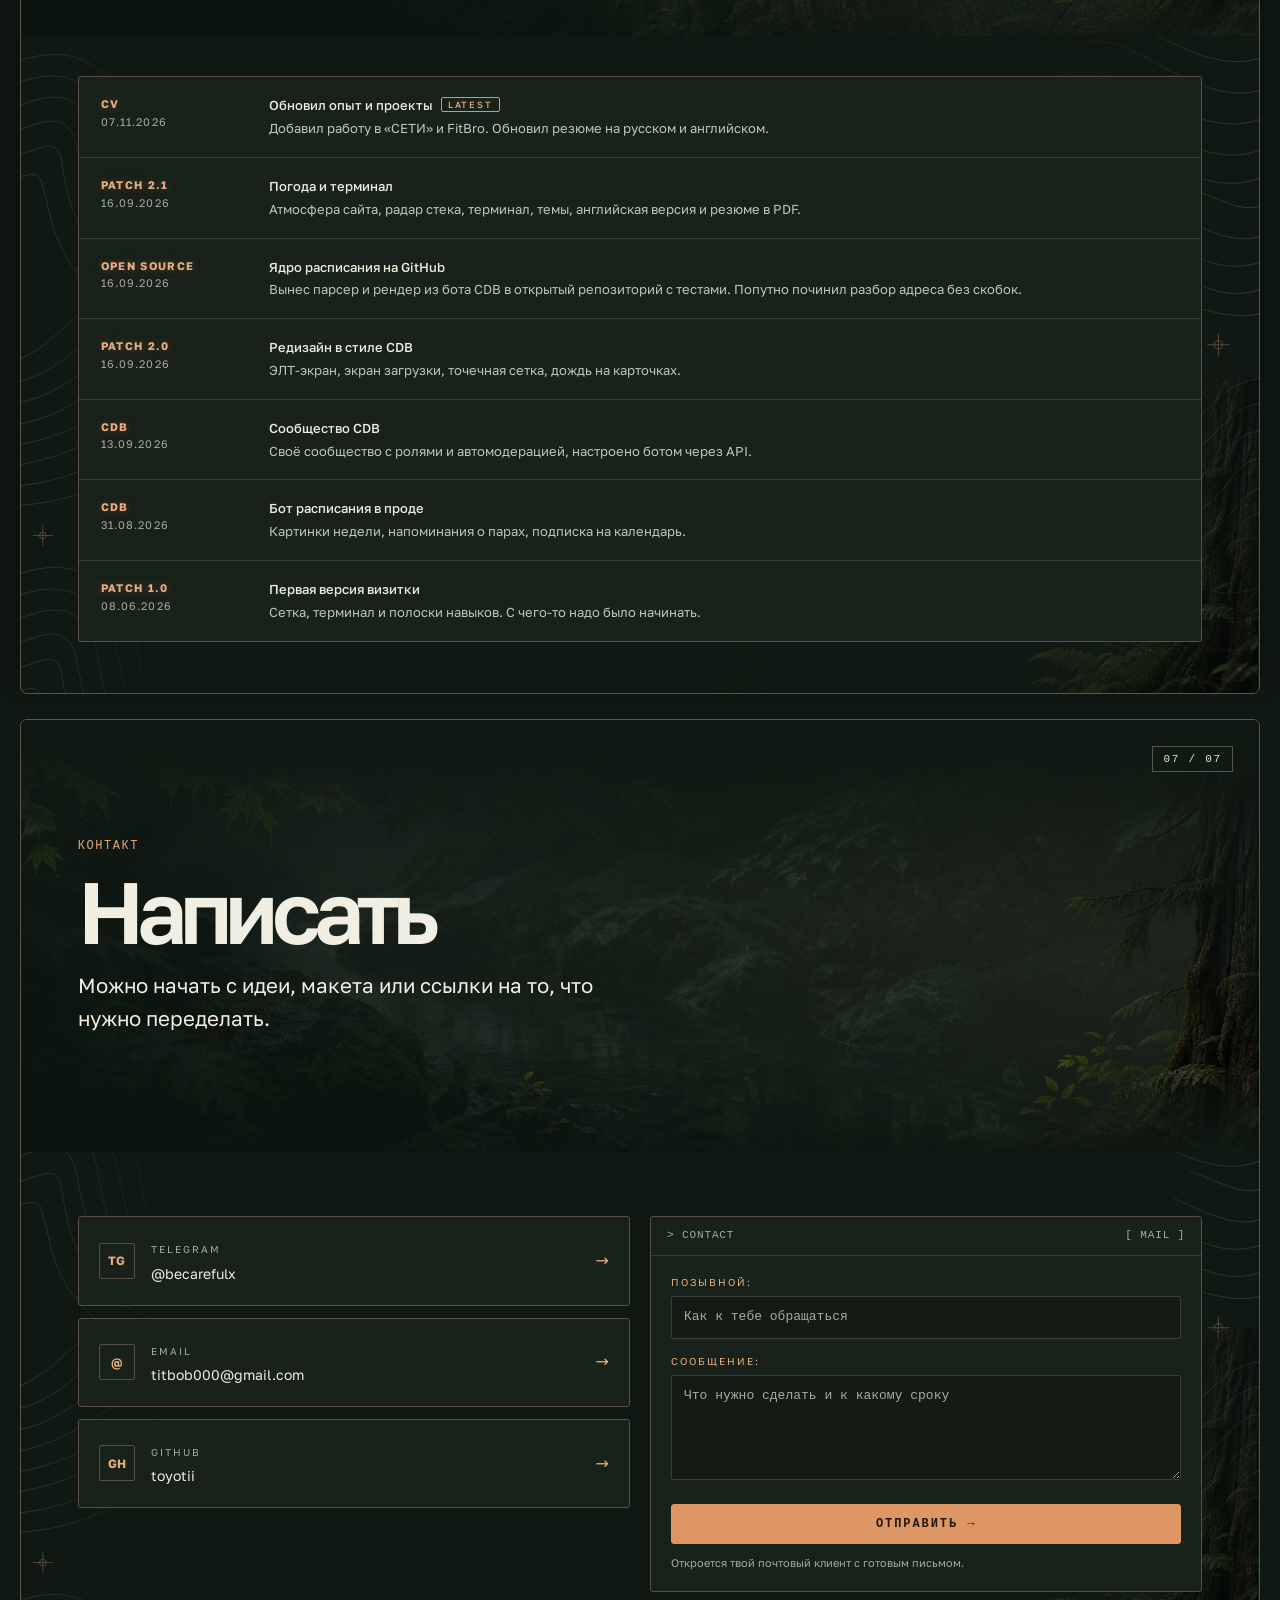
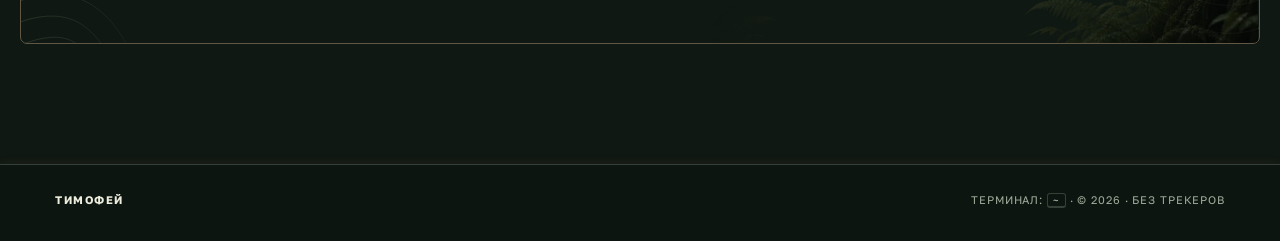
==== commit faff2c9a: "stack portfolio chapters into photographic scroll cards" ====
--- a/index.html
+++ b/index.html
@@ -21,7 +21,7 @@
   try { const t = localStorage.getItem('theme'); if (t) document.documentElement.dataset.theme = t; } catch (e) {}
 </script>
 <link rel="stylesheet" href="assets/site.css?v=20261108-scenes">
-<link rel="stylesheet" href="assets/field.css?v=20261109-canopy">
+<link rel="stylesheet" href="assets/field.css?v=20261109-deck">
 </head>
 <body>
 <div class="vignette" aria-hidden="true"></div>
@@ -106,37 +106,41 @@
 </nav>
 
 <main id="top">
-  <header class="field-hero wrap" aria-labelledby="hero-name">
-    <div class="field-frame">
-      <img class="field-landscape" src="assets/forest.webp" width="1536" height="1024" fetchpriority="high" alt="">
-      <div class="field-air" aria-hidden="true"></div>
-      <div class="field-shade" aria-hidden="true"></div>
-      <div class="field-bough" aria-hidden="true"></div>
-      <div class="field-entry" aria-hidden="true"></div>
-      <div class="field-portrait">
-        <img src="assets/tim-ascii.svg" width="624" height="596" alt="Портрет Тимофея, собранный из ASCII-символов" data-i18n-alt="field.portraitAlt">
-      </div>
-      <div class="field-copy">
-        <div class="field-index"><span class="pip"></span><span data-i18n="hero.tag">Открыт к проектам</span></div>
-        <h1 id="hero-name" data-i18n="field.name">Тимофей</h1>
-        <p class="field-role" data-i18n="field.role">Веб-дизайн и разработка</p>
-        <p class="field-intro" data-i18n="field.intro">Проектирую интерфейсы и анимацию. Разрабатываю и запускаю сайты, ботов и Mini Apps.</p>
-        <div class="field-actions">
-          <a class="field-button" href="#projects"><span data-i18n="field.workCta">Смотреть работы</span><span aria-hidden="true">↓</span></a>
-          <a class="field-text-link" href="#contact" data-i18n="field.contactCta">Обсудить проект</a>
-        </div>
-      </div>
-      <div class="field-caption" aria-hidden="true"><span>01 / FIELD STUDY</span></div>
-    </div>
-    <div class="field-strip">
-      <span data-i18n="hero.sub">IT-специалист в «СЕТИ».</span>
-      <a class="field-services-link" href="#services"><span data-i18n="field.services">Услуги</span><span aria-hidden="true">↓</span></a>
-      <a href="#resume" data-i18n="field.cv">Резюме ↓</a>
+  <header class="field-hero field-deck-step" aria-labelledby="hero-name">
+    <div class="wrap field-deck-card">
+      <span class="field-deck-marker" aria-hidden="true">01 / 07</span>
+      <div class="field-frame">
+        <img class="field-landscape" src="assets/forest.webp" width="1536" height="1024" fetchpriority="high" alt="">
+        <div class="field-air" aria-hidden="true"></div>
+        <div class="field-shade" aria-hidden="true"></div>
+        <div class="field-bough" aria-hidden="true"></div>
+        <div class="field-entry" aria-hidden="true"></div>
+        <div class="field-portrait">
+          <img src="assets/tim-ascii.svg" width="624" height="596" alt="Портрет Тимофея, собранный из ASCII-символов" data-i18n-alt="field.portraitAlt">
+        </div>
+        <div class="field-copy">
+          <div class="field-index"><span class="pip"></span><span data-i18n="hero.tag">Открыт к проектам</span></div>
+          <h1 id="hero-name" data-i18n="field.name">Тимофей</h1>
+          <p class="field-role" data-i18n="field.role">Веб-дизайн и разработка</p>
+          <p class="field-intro" data-i18n="field.intro">Проектирую интерфейсы и анимацию. Разрабатываю и запускаю сайты, ботов и Mini Apps.</p>
+          <div class="field-actions">
+            <a class="field-button" href="#projects"><span data-i18n="field.workCta">Смотреть работы</span><span aria-hidden="true">↓</span></a>
+            <a class="field-text-link" href="#contact" data-i18n="field.contactCta">Обсудить проект</a>
+          </div>
+        </div>
+        <div class="field-caption" aria-hidden="true"><span>FIELD STUDY</span></div>
+      </div>
+      <div class="field-strip">
+        <span data-i18n="hero.sub">IT-специалист в «СЕТИ».</span>
+        <a class="field-services-link" href="#services"><span data-i18n="field.services">Услуги</span><span aria-hidden="true">↓</span></a>
+        <a href="#resume" data-i18n="field.cv">Резюме ↓</a>
+      </div>
     </div>
   </header>
 
-  <section id="projects">
-    <div class="wrap">
+  <section id="projects" class="field-deck-step">
+    <div class="wrap field-deck-card">
+      <span class="field-deck-marker" aria-hidden="true">02 / 07</span>
       <div class="field-chapter field-chapter-work">
         <div class="field-chapter-media" aria-hidden="true">
           <img src="assets/forest-gate.webp" width="1536" height="1024" loading="lazy" decoding="async" alt="">
@@ -381,17 +385,23 @@
   </section>
 
 
-  <section id="services">
-    <div class="wrap">
-      <div class="field-threshold">
-        <div class="field-threshold-copy">
-          <div class="label" data-i18n="svc.label">// 03 — УСЛУГИ</div>
+  <section id="services" class="field-deck-step">
+    <div class="wrap field-deck-card">
+      <span class="field-deck-marker" aria-hidden="true">03 / 07</span>
+      <div class="field-chapter field-chapter-services field-chapter-compact">
+        <div class="field-chapter-media" aria-hidden="true">
+          <img src="assets/forest-services.webp" width="1440" height="960" loading="lazy" decoding="async" alt="">
+          <div class="field-air"></div>
+        </div>
+        <div class="field-bough" aria-hidden="true"></div>
+        <div class="field-chapter-copy">
+          <div class="label" data-i18n="svc.label">УСЛУГИ</div>
           <h2 class="h2" data-i18n="svc.title">Что могу сделать</h2>
           <p class="lead" data-i18n="svc.lead">Основные форматы работы. Сроки указаны для типичной задачи, точные назову после разговора.</p>
         </div>
       </div>
 
-      <div class="services reveal">
+      <div class="services">
         <div class="service service-web service-design">
           <div class="top"><span class="eta" data-i18n="svc.webe">ПО ЗАДАЧЕ</span></div>
           <h3 data-i18n="field.designTitle">Веб-дизайн и моушн</h3>
@@ -432,17 +442,23 @@
   </section>
 
 
-  <section id="about">
-    <div class="wrap">
-      <div class="field-threshold">
-        <div class="field-threshold-copy">
-          <div class="label" data-i18n="about.label">// 01 — ОБО МНЕ</div>
+  <section id="about" class="field-deck-step">
+    <div class="wrap field-deck-card">
+      <span class="field-deck-marker" aria-hidden="true">04 / 07</span>
+      <div class="field-chapter field-chapter-about field-chapter-compact">
+        <div class="field-chapter-media" aria-hidden="true">
+          <img src="assets/forest-about.webp" width="1440" height="960" loading="lazy" decoding="async" alt="">
+          <div class="field-air"></div>
+        </div>
+        <div class="field-bough" aria-hidden="true"></div>
+        <div class="field-chapter-copy">
+          <div class="label" data-i18n="about.label">ОБО МНЕ</div>
           <h2 class="h2" data-i18n="about.title">Кто я</h2>
           <p class="lead" data-i18n="about.lead">Дизайн, разработка и эксплуатация. Ниже конкретные задачи, с которыми работаю.</p>
         </div>
       </div>
 
-      <div class="about reveal">
+      <div class="about">
         <div class="panel field-about-main">
           <div class="panel-bar"><span>TIM://about</span><span id="mode-name">Технически</span></div>
           <div class="modes" role="tablist" aria-label="Как рассказать о себе" data-i18n-label="field.aboutTabs">
@@ -527,17 +543,23 @@
   </section>
 
 
-  <section id="stack">
-    <div class="wrap">
-      <div class="field-threshold">
-        <div class="field-threshold-copy">
-          <div class="label" data-i18n="stack.label">// 04 — СТЕК</div>
+  <section id="stack" class="field-deck-step">
+    <div class="wrap field-deck-card">
+      <span class="field-deck-marker" aria-hidden="true">05 / 07</span>
+      <div class="field-chapter field-chapter-stack field-chapter-compact">
+        <div class="field-chapter-media" aria-hidden="true">
+          <img src="assets/forest-stack.webp" width="1440" height="960" loading="lazy" decoding="async" alt="">
+          <div class="field-air"></div>
+        </div>
+        <div class="field-bough" aria-hidden="true"></div>
+        <div class="field-chapter-copy">
+          <div class="label" data-i18n="stack.label">СТЕК</div>
           <h2 class="h2" data-i18n="stack.title">Чем работаю</h2>
           <p class="lead" data-i18n="stack.lead">Инструменты, которые уже были в проде, а не просто в резюме. Наведи на точку на радаре.</p>
         </div>
       </div>
 
-      <div class="stack reveal">
+      <div class="stack">
         <div class="panel radar-wrap">
           <div class="radar" id="radar">
             <canvas id="radar-cv" aria-hidden="true"></canvas>
@@ -577,11 +599,17 @@
   </section>
 
 
-  <section id="log">
-    <div class="wrap">
-      <div class="field-threshold">
-        <div class="field-threshold-copy">
-          <div class="label" data-i18n="log.label">// 05 — ЖУРНАЛ</div>
+  <section id="log" class="field-deck-step">
+    <div class="wrap field-deck-card">
+      <span class="field-deck-marker" aria-hidden="true">06 / 07</span>
+      <div class="field-chapter field-chapter-log field-chapter-compact">
+        <div class="field-chapter-media" aria-hidden="true">
+          <img src="assets/forest-log.webp" width="1440" height="960" loading="lazy" decoding="async" alt="">
+          <div class="field-air"></div>
+        </div>
+        <div class="field-bough" aria-hidden="true"></div>
+        <div class="field-chapter-copy">
+          <div class="label" data-i18n="log.label">ЖУРНАЛ</div>
           <h2 class="h2" data-i18n="log.title">Патчноуты</h2>
           <p class="lead" data-i18n="log.lead">Что менялось в проектах и на этом сайте.</p>
         </div>
@@ -602,8 +630,9 @@
   </section>
 
 
-  <section id="contact">
-    <div class="wrap">
+  <section id="contact" class="field-deck-step">
+    <div class="wrap field-deck-card">
+      <span class="field-deck-marker" aria-hidden="true">07 / 07</span>
       <div class="field-chapter field-chapter-contact">
         <div class="field-chapter-media" aria-hidden="true">
           <img src="assets/forest-stream.webp" width="1536" height="508" loading="lazy" decoding="async" alt="">
@@ -661,7 +690,7 @@
 
 <div class="toast" id="toast" role="status"></div>
 
-<script src="assets/i18n.js?v=20261108-scenes"></script>
-<script src="assets/site.js?v=20261108-scenes"></script>
+<script src="assets/i18n.js?v=20261109-deck"></script>
+<script src="assets/site.js?v=20261109-deck"></script>
 </body>
 </html>
--- a/assets/field.css
+++ b/assets/field.css
@@ -32,6 +32,8 @@
 /* Portfolio art direction. The terminal and technical demos share the base stylesheet. */
 .field-site {
   --wrap: 1464px;
+  --field-deck-edge: clamp(7px, 1.6vw, 30px);
+  --field-card-pad: clamp(16px, 4.4vw, 82px);
   --gutter: clamp(20px, 4.3vw, 68px);
   --display: "Golos Text", "Segoe UI", system-ui, sans-serif;
   --reading: var(--display);
@@ -93,7 +95,12 @@
   background: var(--bg);
   backdrop-filter: none;
 }
-.field-site nav .wrap { height: 68px; }
+.field-site nav .wrap {
+  width: calc(100% - 2 * var(--field-deck-edge));
+  max-width: 1880px;
+  height: 68px;
+  padding-inline: var(--field-card-pad);
+}
 .field-site .nav-links { gap: clamp(12px, 2.4vw, 34px); }
 .field-site .nav-links a { color: var(--cream); opacity: .82; }
 .field-site .logo { font-family: var(--mono); }
@@ -112,7 +119,6 @@
 }
 .field-skip:focus { transform: none; }
 
-.field-hero { padding-top: 22px; }
 .field-frame {
   display: grid;
   grid-template-columns: 1fr 1fr;
@@ -399,7 +405,6 @@
   .field-site .logo svg { width: 20px; height: 20px; }
   .field-site .nav-links { display: none; }
   .field-site section { scroll-margin-top: 58px; }
-  .field-hero { padding-top: 12px; }
   .field-frame {
     grid-template-columns: 1fr;
     min-height: 0;
@@ -553,7 +558,7 @@
 .field-chapter-work { grid-template-columns: minmax(0, 1fr) minmax(185px, 28%); }
 .field-chapter-contact { min-height: clamp(290px, 48svh, 470px); align-items: center; }
 .field-chapter-media, .field-chapter-media::after { position: absolute; inset: 0; }
-.field-chapter-media { z-index: -1; overflow: hidden; }
+.field-chapter-media { z-index: -1; overflow: hidden; pointer-events: none; }
 .field-chapter-media img { width: 100%; height: 100%; object-fit: cover; object-position: center 53%; }
 .field-chapter-media::after {
   content: "";
@@ -608,9 +613,6 @@
 }
 .field-strip .field-services-link:hover { background: var(--cream); color: var(--bg-deep); }
 .field-site #fitbro { scroll-margin-top: 86px; }
-.field-site #projects { padding-top: clamp(24px, 4vw, 54px); }
-.field-site #contact { padding-top: clamp(34px, 5vw, 72px); }
-.field-site #log { padding-top: clamp(24px, 3vw, 48px); }
 .field-site .field-case .pitch { font-size: clamp(17px, 1.45vw, 21px); }
 .field-site .field-case .points, .field-site .field-case-note p { font-size: 16px; }
 
@@ -716,7 +718,7 @@
 }
 
 /* Separate distance planes, clipped to their own scene so anchors and text stay in flow. */
-.field-frame::after, .field-chapter::after, .field-threshold::after {
+.field-frame::after, .field-chapter::after {
   content: "";
   position: absolute;
   inset: 0;
@@ -728,7 +730,7 @@
   mask-image: linear-gradient(#000 77%, transparent);
 }
 .field-chapter::after { mask-image: linear-gradient(transparent, #000 16% 80%, transparent); }
-.field-chapter::after, .field-threshold::after { z-index: -1; }
+.field-chapter::after { z-index: -1; }
 .field-bough, .field-air, .field-air::before, .field-air::after {
   position: absolute;
   inset: 0;
@@ -746,6 +748,7 @@
 .field-chapter-contact .field-bough { background-size: min(48%, 580px) auto; }
 .field-air::before, .field-air::after { content: ""; }
 .field-air::before {
+  inset: -15%;
   background:
     radial-gradient(ellipse at 69% 27%, #c4ccad40, transparent 61%),
     radial-gradient(ellipse at 81% 77%, #829d7832, transparent 48%);
@@ -763,30 +766,6 @@
   opacity: .55;
 }
 .field-chapter-contact .field-air::after { scale: -1 1; }
-.field-threshold {
-  position: relative;
-  isolation: isolate;
-  overflow: clip;
-  padding: clamp(18px, 2.8vw, 38px) 0;
-  margin-bottom: clamp(18px, 3vw, 42px);
-  border-block: 1px solid var(--line);
-}
-.field-threshold::before {
-  content: "";
-  position: absolute;
-  inset: 0 0 0 33%;
-  pointer-events: none;
-  z-index: -2;
-  background: radial-gradient(ellipse at 94% 50%, #77967e28, transparent 72%);
-}
-.field-threshold::after {
-  opacity: .55;
-  mask-image: linear-gradient(90deg, transparent 50%, #000 78%);
-}
-.field-site .field-threshold .lead { margin-bottom: 0; }
-#log .field-threshold { padding-block-start: clamp(14px, 1.55vw, 22px); }
-.field-threshold-copy { --field-title-shift: clamp(10px, 2svh, 18px); }
-
 .field-site .stack {
   grid-template-columns: repeat(2, minmax(0, 1fr));
   align-items: stretch;
@@ -825,17 +804,16 @@
   .field-bough { background-size: min(92%, 520px) auto; opacity: .68; }
   .field-chapter .field-bough { background-size: min(76%, 440px) auto; }
   .field-frame::after { opacity: .45; }
-  .field-threshold::after { opacity: .38; }
 }
 
 @media (prefers-reduced-motion: no-preference) {
   @supports (animation-timeline: view()) and (animation-range: entry 0% cover 55%) {
-    .field-frame { view-timeline: --field-opening block; view-timeline-inset: 68px 0; }
+    .field-hero { view-timeline: --field-opening block; view-timeline-inset: var(--field-deck-nav) 0; }
     .field-landscape, .field-frame .field-air::before, .field-frame .field-air::after,
     .field-frame .field-bough, .field-frame::after, .field-portrait img {
       animation: auto linear both;
       animation-timeline: --field-opening;
-      animation-range: exit 0% exit 100%;
+      animation-range: exit 0% exit 76%;
     }
     .field-landscape { animation-name: field-opening-landscape; }
     .field-frame .field-air::before { animation-name: field-opening-mist; }
@@ -844,7 +822,7 @@
     .field-frame::after { animation-name: field-opening-canopy; }
     .field-portrait img { animation-name: field-opening-portrait; }
 
-    .field-chapter, .field-threshold { view-timeline: --field-arrival block; }
+    .field-chapter { view-timeline: --field-arrival block; }
     .field-chapter::before {
       content: "";
       position: absolute;
@@ -857,17 +835,17 @@
     }
     .field-chapter-copy, .field-work-index { z-index: 1; }
     .field-chapter-media img, .field-chapter .field-air::before, .field-chapter .field-air::after,
-    .field-chapter .field-bough, .field-chapter::after, .field-threshold::before, .field-threshold::after {
+    .field-chapter .field-bough, .field-chapter::after {
       animation: auto linear both;
       animation-timeline: --field-arrival;
       animation-range: entry 0% exit 100%;
     }
     .field-chapter-media img { animation-name: field-arrival-landscape; }
-    .field-chapter .field-air::before, .field-threshold::before { animation-name: field-arrival-mist; }
+    .field-chapter .field-air::before { animation-name: field-arrival-mist; }
     .field-chapter .field-air::after { animation-name: field-arrival-motes; }
     .field-chapter .field-bough { animation-name: field-arrival-bough; }
-    .field-chapter::after, .field-threshold::after { animation-name: field-arrival-canopy; }
-    .field-chapter-copy, .field-work-index, .field-threshold-copy {
+    .field-chapter::after { animation-name: field-arrival-canopy; }
+    .field-chapter-copy, .field-work-index {
       animation: field-arrival-title linear both;
       animation-timeline: --field-arrival;
       animation-range: entry 0% cover 55%;
@@ -879,9 +857,9 @@
 @keyframes field-opening-landscape { to { transform: translateY(34%) scale(1.14); } }
 @keyframes field-opening-mist { to { transform: translateY(22%); opacity: .35; } }
 @keyframes field-opening-motes { to { transform: translate(8%, -16%); opacity: .32; } }
-@keyframes field-opening-bough { to { transform: translate(-8%, -42%); } }
+@keyframes field-opening-bough { to { transform: translate(-9%, -46%) scale(1.12); } }
 @keyframes field-opening-portrait { to { transform: translateY(12%); } }
-@keyframes field-opening-canopy { to { transform: translate(-4%, -30%) scale(1.15); } }
+@keyframes field-opening-canopy { to { transform: translate(-7%, -33%) scale(1.21); } }
 @keyframes field-arrival-landscape {
   from { transform: translateY(-16%) scale(1.34); }
   to { transform: translateY(16%) scale(1.34); }
@@ -895,16 +873,130 @@
   to { transform: translate(10%, -21%); opacity: .72; }
 }
 @keyframes field-arrival-bough {
-  from { transform: translate(-10%, 0); }
-  to { transform: translate(4%, -33%); }
+  from { transform: translate(-11%, 11%) scale(1.12); }
+  to { transform: translate(1%, -34%) scale(1.16); }
 }
 @keyframes field-arrival-canopy {
-  from { transform: translateY(28%) scale(1.12); }
-  to { transform: translateY(-34%) scale(1.12); }
-}
-@keyframes field-arrival-title { from { transform: translateY(var(--field-title-shift, clamp(17px, 5svh, 50px))); } }
+  from { transform: translate(9%, 31%) scale(1.28); }
+  to { transform: translateY(-36%) scale(1.22); }
+}
+@keyframes field-arrival-title { from { transform: translateY(clamp(17px, 5svh, 50px)); } }
 
 @keyframes field-arrival-veil {
   from { transform: translateY(0); opacity: .96; }
   to { transform: translateY(-76%); opacity: 0; }
 }
+
+/* The wrapper stays in flow as a stable anchor while its card overlaps the next stop. */
+.field-site main {
+  --field-deck-nav: 69px;
+  --field-deck-overlap: clamp(144px, 31svh, 320px);
+  isolation: isolate;
+  scroll-margin-top: var(--field-deck-nav);
+}
+.field-site .field-deck-step {
+  position: relative;
+  isolation: isolate;
+  padding: 0;
+  scroll-margin-top: calc(var(--field-deck-nav) + 8px);
+}
+.field-deck-step + .field-deck-step { margin-block-start: clamp(12px, 2vw, 28px); }
+.field-deck-card.wrap {
+  --field-card-bottom: clamp(20px, 4vw, 62px);
+  position: relative;
+  isolation: isolate;
+  width: calc(100% - 2 * var(--field-deck-edge));
+  max-width: 1880px;
+  padding: 0 var(--field-card-pad) var(--field-card-bottom);
+  overflow: clip;
+  border: 1px solid color-mix(in srgb, var(--line) 75%, var(--accent) 25%);
+  border-radius: 7px;
+  background: var(--bg);
+}
+.field-deck-card::before {
+  content: "";
+  position: absolute;
+  inset: 0;
+  z-index: -1;
+  pointer-events: none;
+  background: url("terrain-lines.svg") right 68% / 345px auto repeat-y,
+              url("terrain-lines.svg") left 25% / 286px auto repeat-y;
+  mask-image: linear-gradient(90deg, #000, transparent 14%, transparent 83%, #000);
+  opacity: .88;
+}
+.field-deck-step:not(.field-hero) > .field-deck-card::after {
+  content: "";
+  position: absolute;
+  inset: auto 0 0 auto;
+  width: min(48%, 620px);
+  height: clamp(210px, 35svh, 420px);
+  z-index: -1;
+  pointer-events: none;
+  background: url("forest-foreground.webp") right bottom / auto 116% no-repeat;
+  mask-image: linear-gradient(135deg, transparent 37%, #000 94%);
+  opacity: .72;
+}
+.field-deck-marker {
+  position: absolute;
+  z-index: 4;
+  inset: clamp(11px, 2vw, 28px) clamp(11px, 2vw, 28px) auto auto;
+  pointer-events: none;
+  padding: 6px 10px;
+  color: #ebe3cf;
+  background: #111a14cf;
+  border: 1px solid #d0c2a35c;
+  font: 11px/1.1 var(--mono);
+  letter-spacing: .16em;
+}
+.field-deck-card > .field-frame, .field-deck-card > .field-chapter {
+  margin-inline: calc(-1 * var(--field-card-pad));
+}
+.field-deck-card > .field-chapter { padding-inline: var(--field-card-pad); }
+.field-hero .field-deck-card { padding-bottom: 0; }
+.field-hero .field-strip { border-bottom: 0; }
+.field-deck-card .field-chapter-compact {
+  min-height: clamp(255px, 41svh, 420px);
+  margin-bottom: clamp(22px, 3.15vw, 48px);
+}
+.field-deck-card .field-chapter-compact .h2 { font-size: clamp(38px, 6.2vw, 94px); }
+.field-chapter-services .field-chapter-media img { object-position: 70% 60%; }
+.field-chapter-about .field-chapter-media img { object-position: 78% 47%; }
+.field-chapter-stack .field-chapter-media img { object-position: 78% 59%; }
+.field-chapter-log .field-chapter-media img { object-position: 85% 47%; }
+
+@media (max-width: 760px) {
+  .field-site main {
+    --field-deck-nav: 59px;
+    --field-deck-overlap: clamp(108px, 25svh, 210px);
+  }
+  .field-deck-card.wrap { border-radius: 5px; }
+  .field-deck-card .field-chapter-compact { min-height: clamp(220px, 34svh, 320px); }
+  .field-deck-marker { font-size: 9px; padding: 5px 7px; }
+}
+@media (prefers-reduced-motion: no-preference) {
+  .field-deck-step[data-deck-ready] { margin-bottom: calc(-1 * var(--field-deck-overlap)); }
+  .field-deck-step[data-deck-ready]::after {
+    content: "";
+    display: block;
+    height: var(--field-deck-overlap);
+    pointer-events: none;
+  }
+  .field-deck-step[data-deck-ready] > .field-deck-card {
+    position: sticky;
+    top: min(var(--field-deck-nav), calc(100svh - var(--field-card-height) - var(--field-deck-edge)));
+    box-shadow: 0 -12px 26px #050a0770;
+  }
+  .field-deck-step:has(:focus-visible) { z-index: 1; }
+  @supports (animation-timeline: view()) {
+    .field-deck-step:not(.field-hero) { view-timeline: --field-deck-passage block; }
+    .field-deck-step:not(.field-hero) > .field-deck-card::after {
+      animation: field-deck-edges linear both;
+      animation-timeline: --field-deck-passage;
+      animation-range: entry 0% exit 100%;
+    }
+  }
+}
+@keyframes field-deck-edges {
+  from { transform: translate(22%, 24%) scale(1.08); }
+  to { transform: translate(-9%, -14%) scale(1.16); }
+}
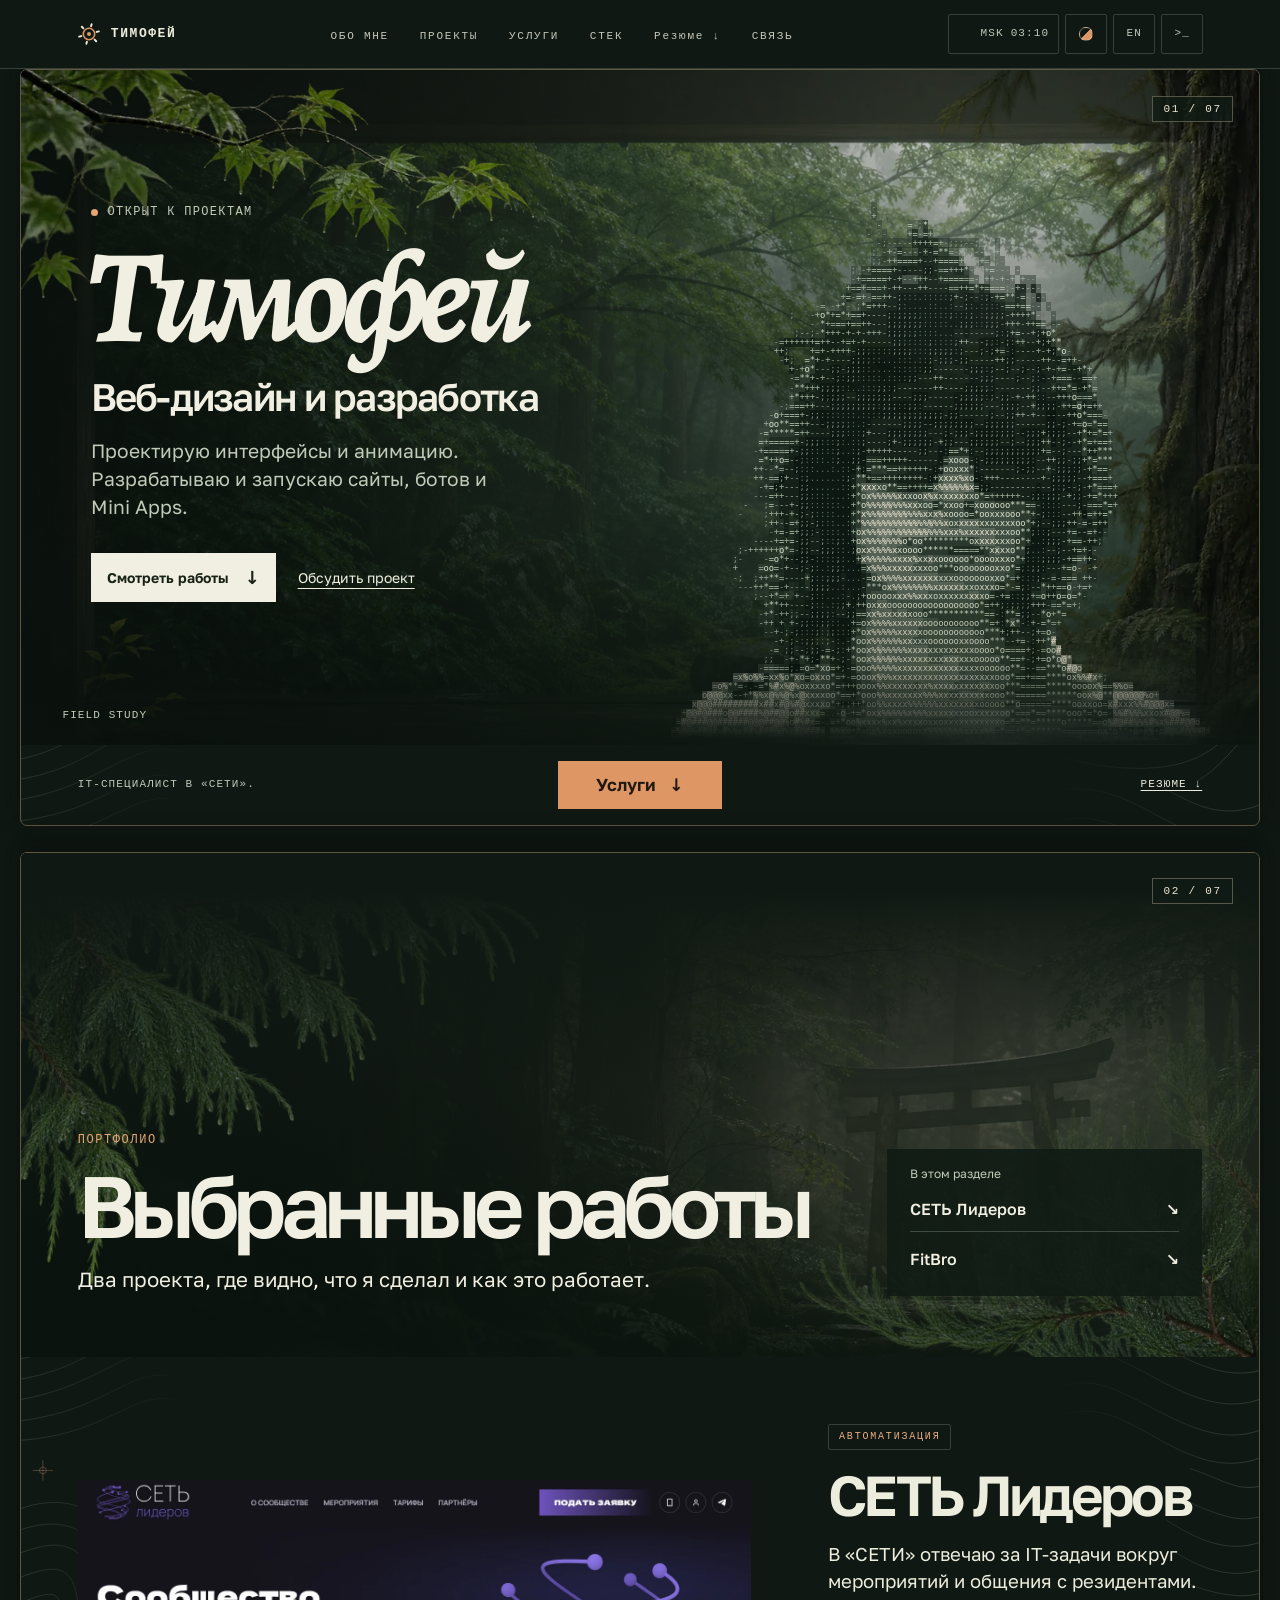
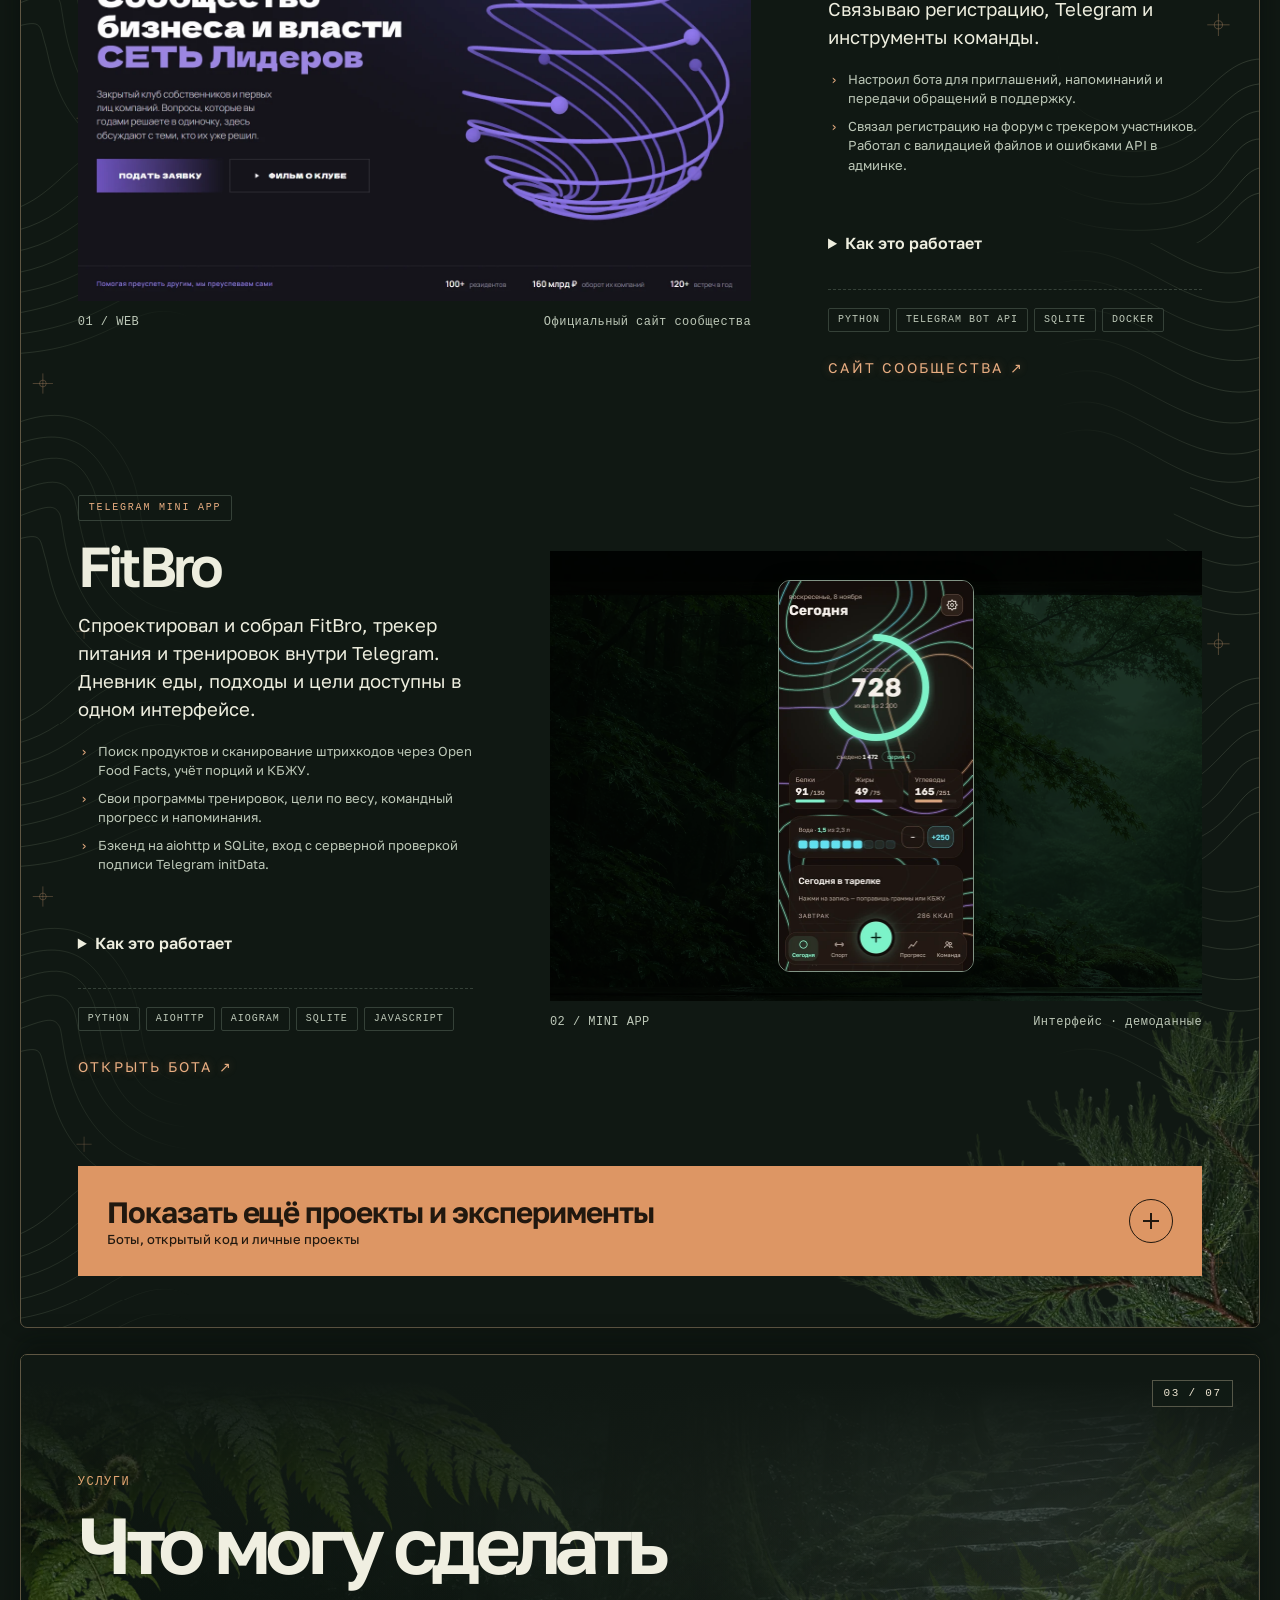
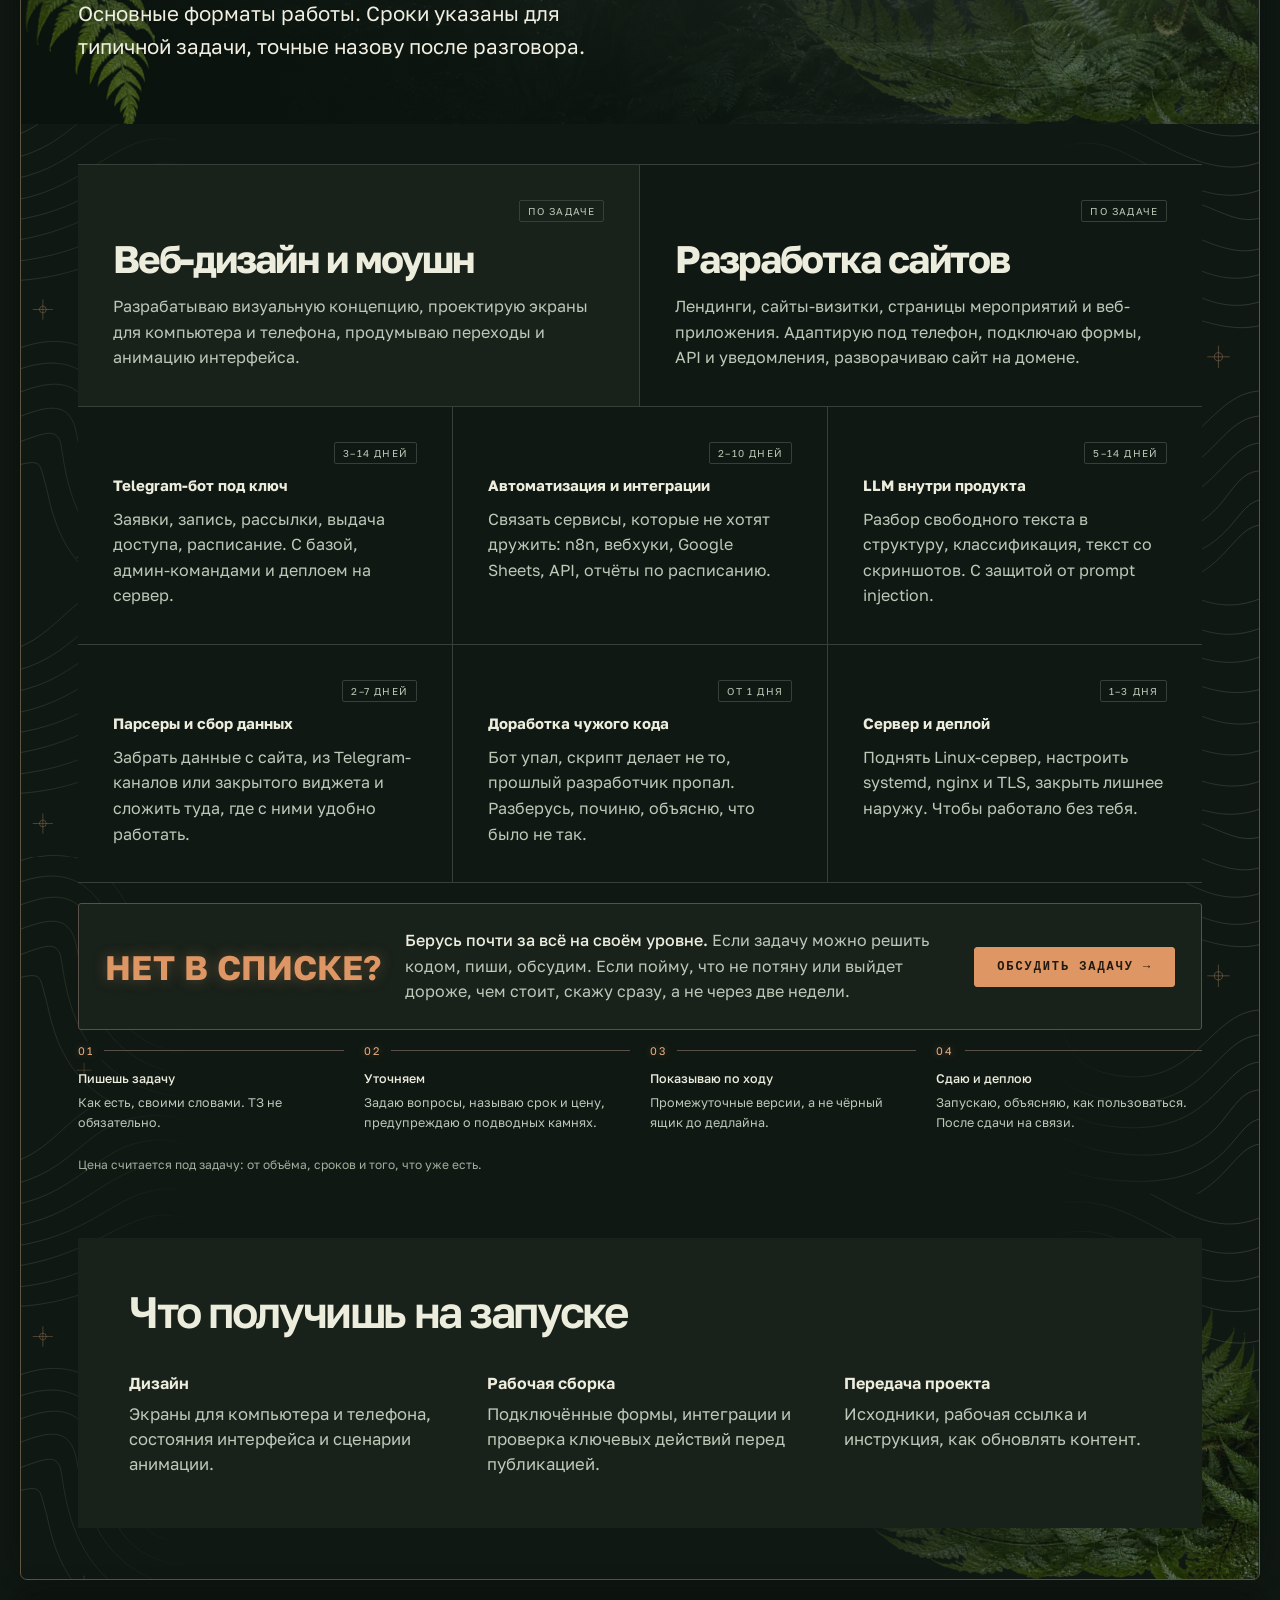
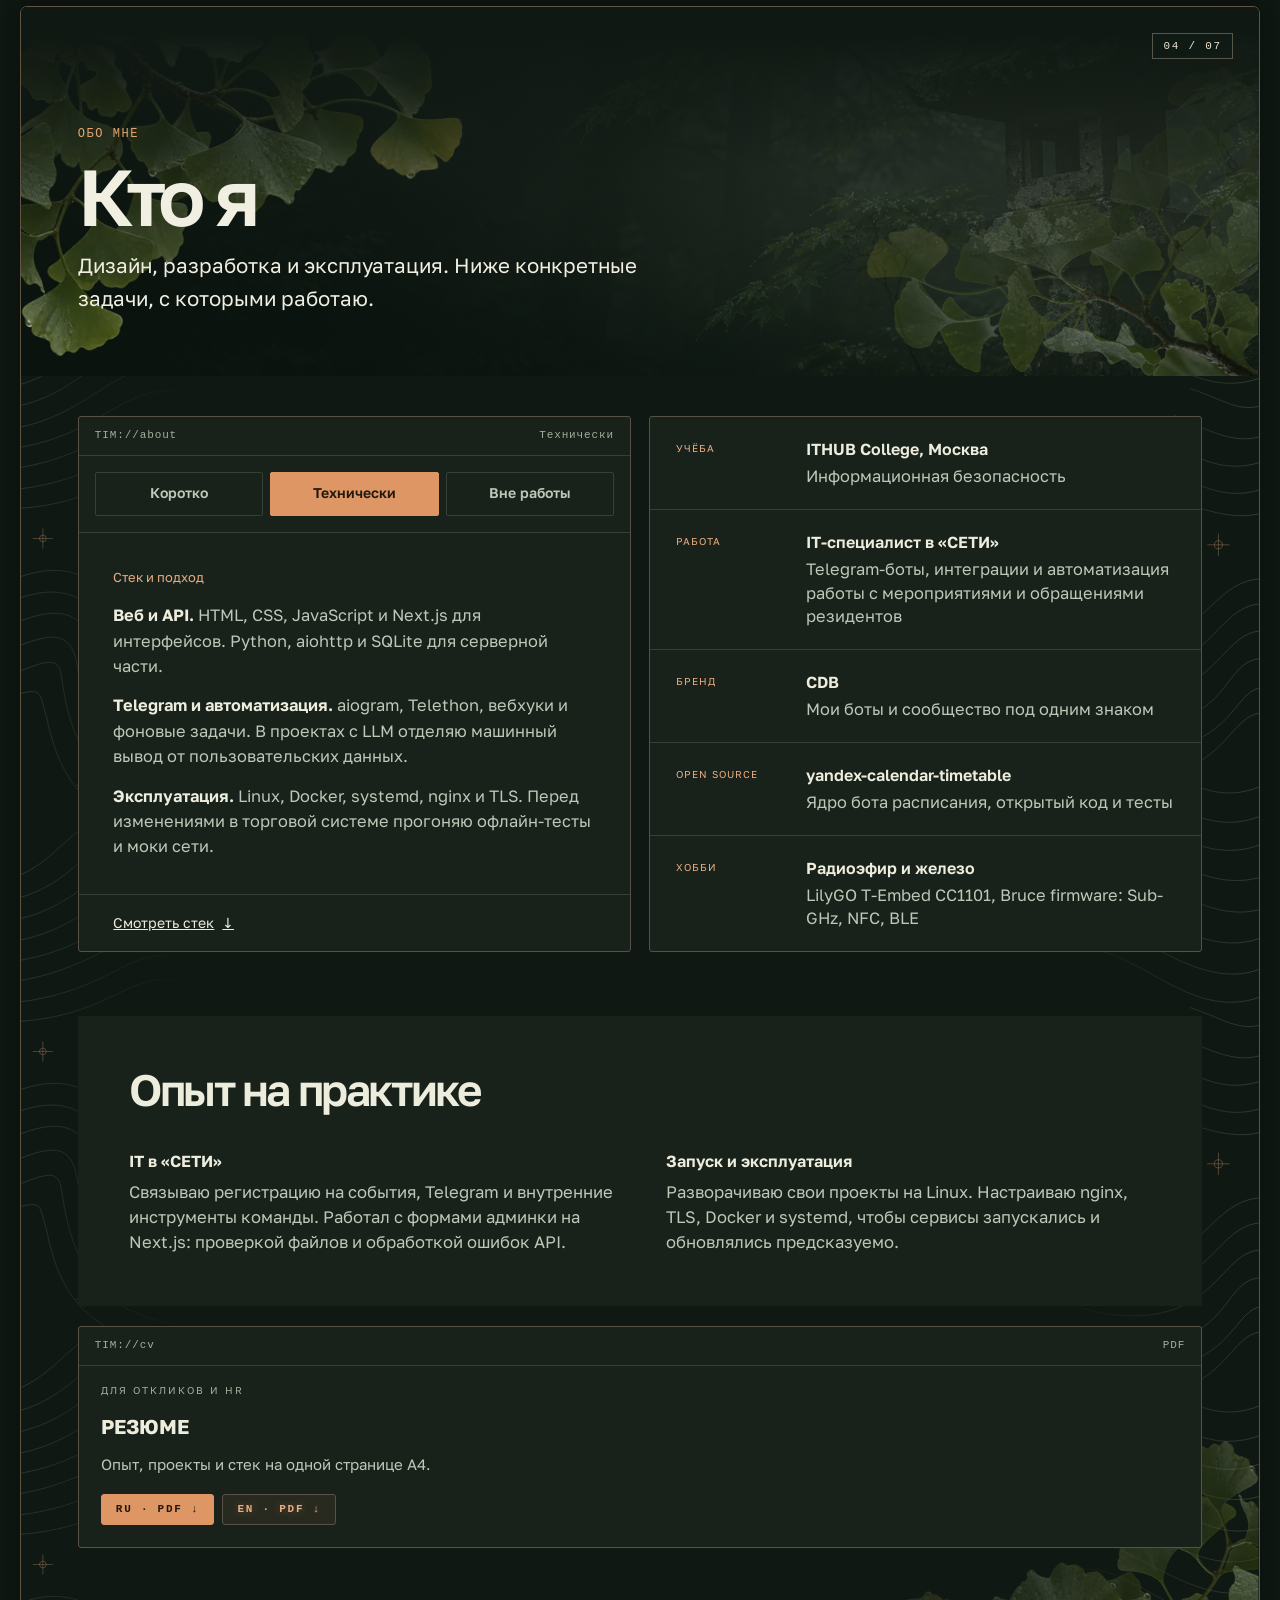
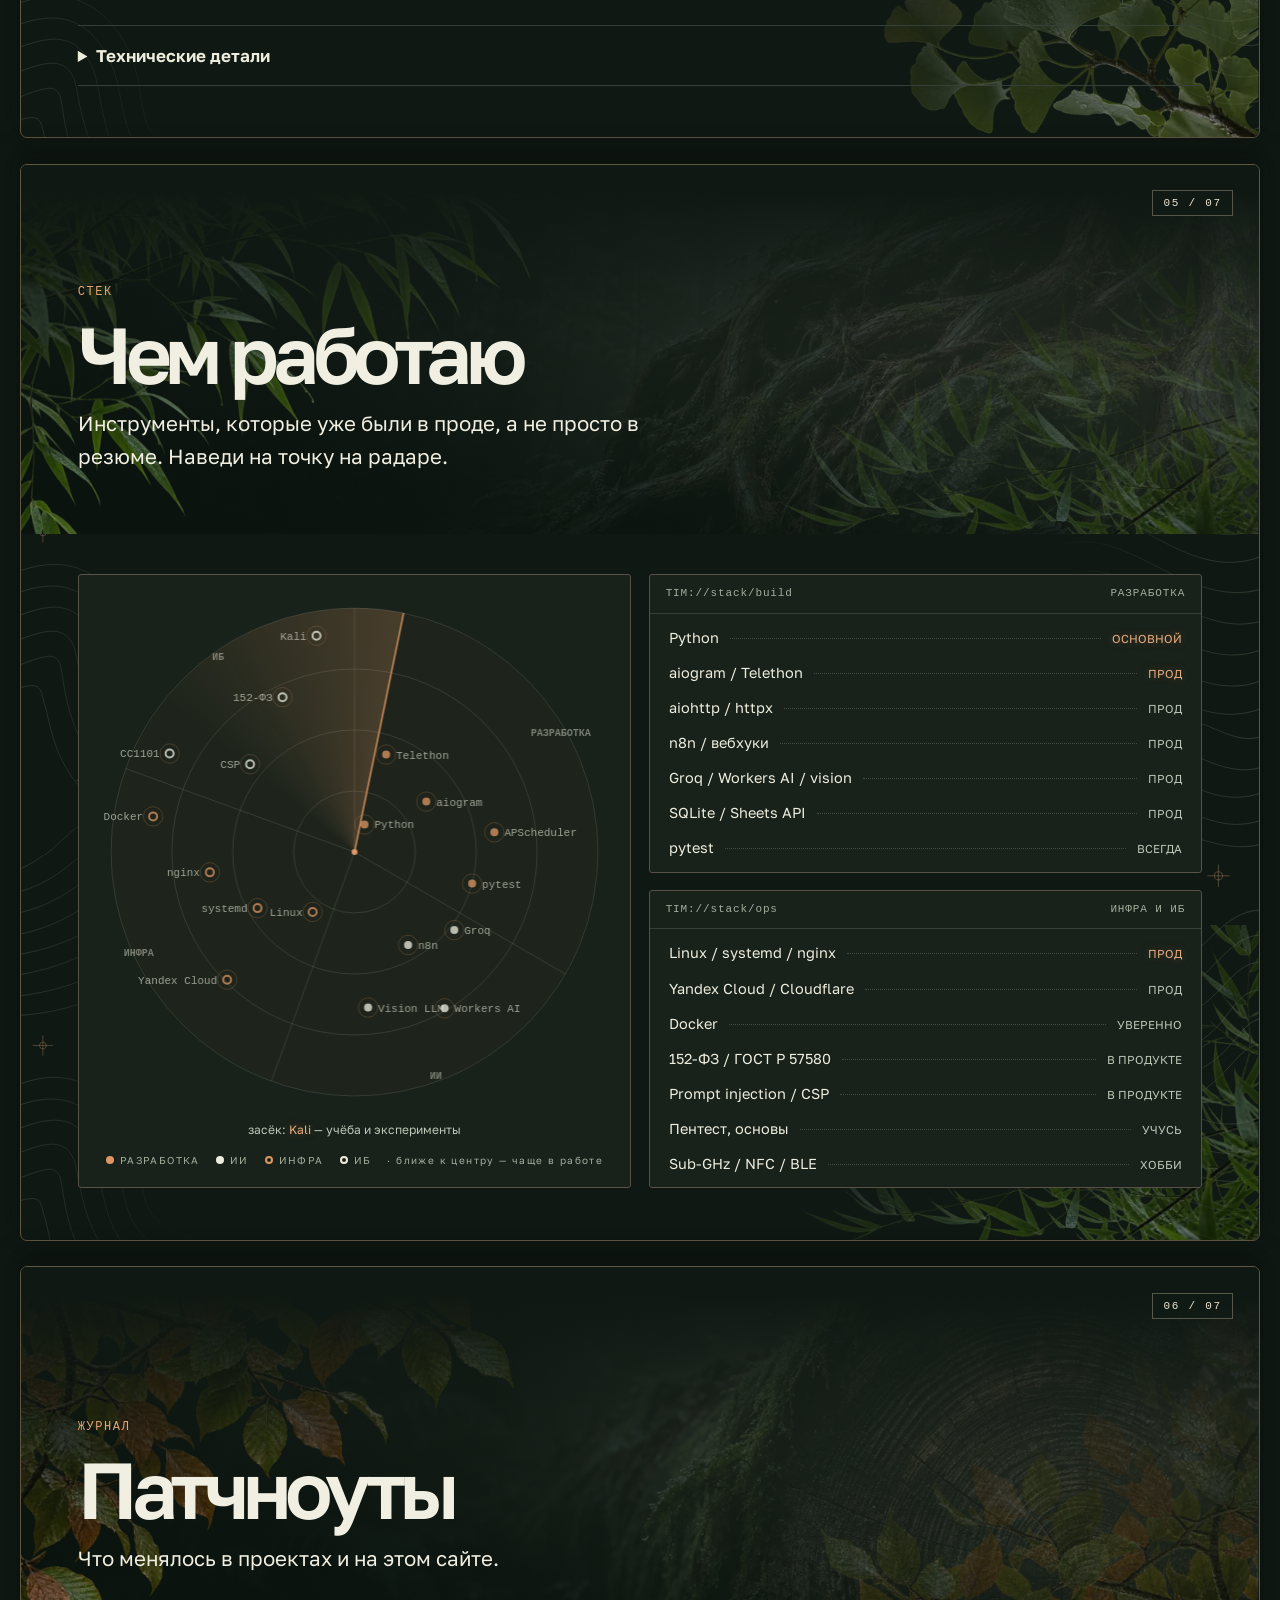
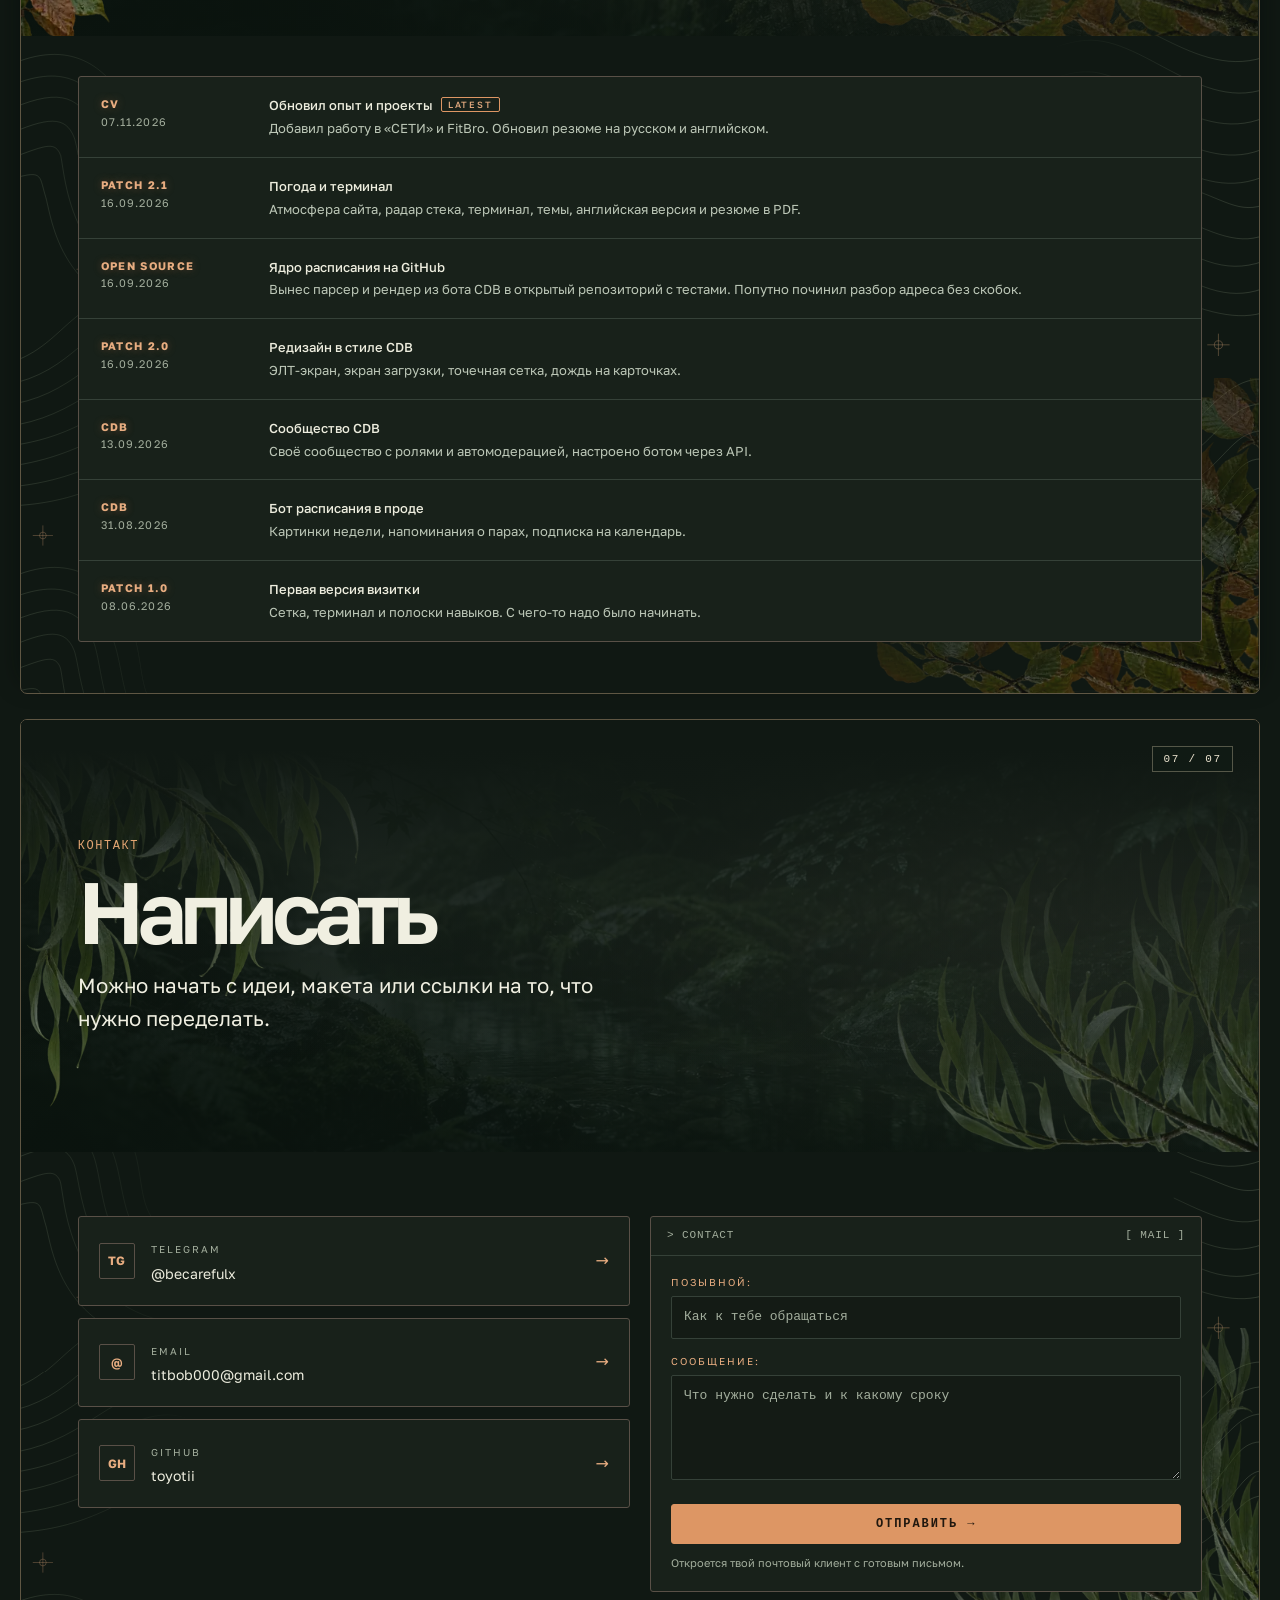
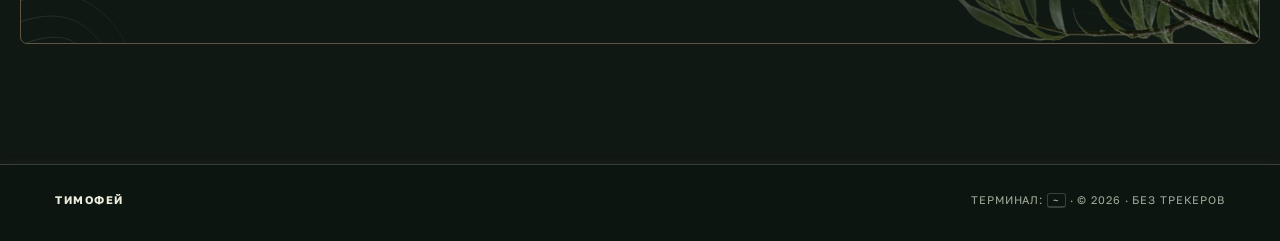
==== commit ed06a6eb: "Vary foliage across portfolio chapters" ====
--- a/index.html
+++ b/index.html
@@ -21,7 +21,7 @@
   try { const t = localStorage.getItem('theme'); if (t) document.documentElement.dataset.theme = t; } catch (e) {}
 </script>
 <link rel="stylesheet" href="assets/site.css?v=20261108-scenes">
-<link rel="stylesheet" href="assets/field.css?v=20261109-deck">
+<link rel="stylesheet" href="assets/field.css?v=20261109-leaves">
 </head>
 <body>
 <div class="vignette" aria-hidden="true"></div>
--- a/assets/field.css
+++ b/assets/field.css
@@ -723,21 +723,26 @@
   position: absolute;
   inset: 0;
   pointer-events: none;
+}
+.field-frame::after {
   background: url("forest-foreground.webp") right center / auto 116% no-repeat;
-}
-.field-frame::after {
   opacity: .74;
   mask-image: linear-gradient(#000 77%, transparent);
 }
-.field-chapter::after { mask-image: linear-gradient(transparent, #000 16% 80%, transparent); }
-.field-chapter::after { z-index: -1; }
+.field-chapter::after {
+  z-index: -1;
+  background: var(--field-leaf) left top / min(52%, 620px) auto no-repeat;
+  rotate: 180deg;
+  mask-image: linear-gradient(135deg, #000, transparent 57%);
+  opacity: .48;
+}
 .field-bough, .field-air, .field-air::before, .field-air::after {
   position: absolute;
   inset: 0;
   pointer-events: none;
 }
 .field-bough {
-  background: url("forest-bough.webp") left top / min(72%, 850px) auto no-repeat;
+  background: var(--field-leaf, url("forest-bough.webp")) left top / min(72%, 850px) auto no-repeat;
   opacity: .83;
 }
 .field-chapter .field-bough {
@@ -746,6 +751,13 @@
   opacity: .72;
 }
 .field-chapter-contact .field-bough { background-size: min(48%, 580px) auto; }
+
+#projects { --field-leaf: url("leaf-cedar.webp"); }
+#services { --field-leaf: url("leaf-fern.webp"); }
+#about { --field-leaf: url("leaf-ginkgo.webp"); }
+#stack { --field-leaf: url("leaf-bamboo.webp"); }
+#log { --field-leaf: url("leaf-beech.webp"); }
+#contact { --field-leaf: url("leaf-willow.webp"); }
 .field-air::before, .field-air::after { content: ""; }
 .field-air::before {
   inset: -15%;
@@ -932,8 +944,9 @@
   height: clamp(210px, 35svh, 420px);
   z-index: -1;
   pointer-events: none;
-  background: url("forest-foreground.webp") right bottom / auto 116% no-repeat;
-  mask-image: linear-gradient(135deg, transparent 37%, #000 94%);
+  background: var(--field-leaf) left top / 100% auto no-repeat;
+  rotate: 180deg;
+  mask-image: linear-gradient(135deg, #000, transparent 65%);
   opacity: .72;
 }
 .field-deck-marker {
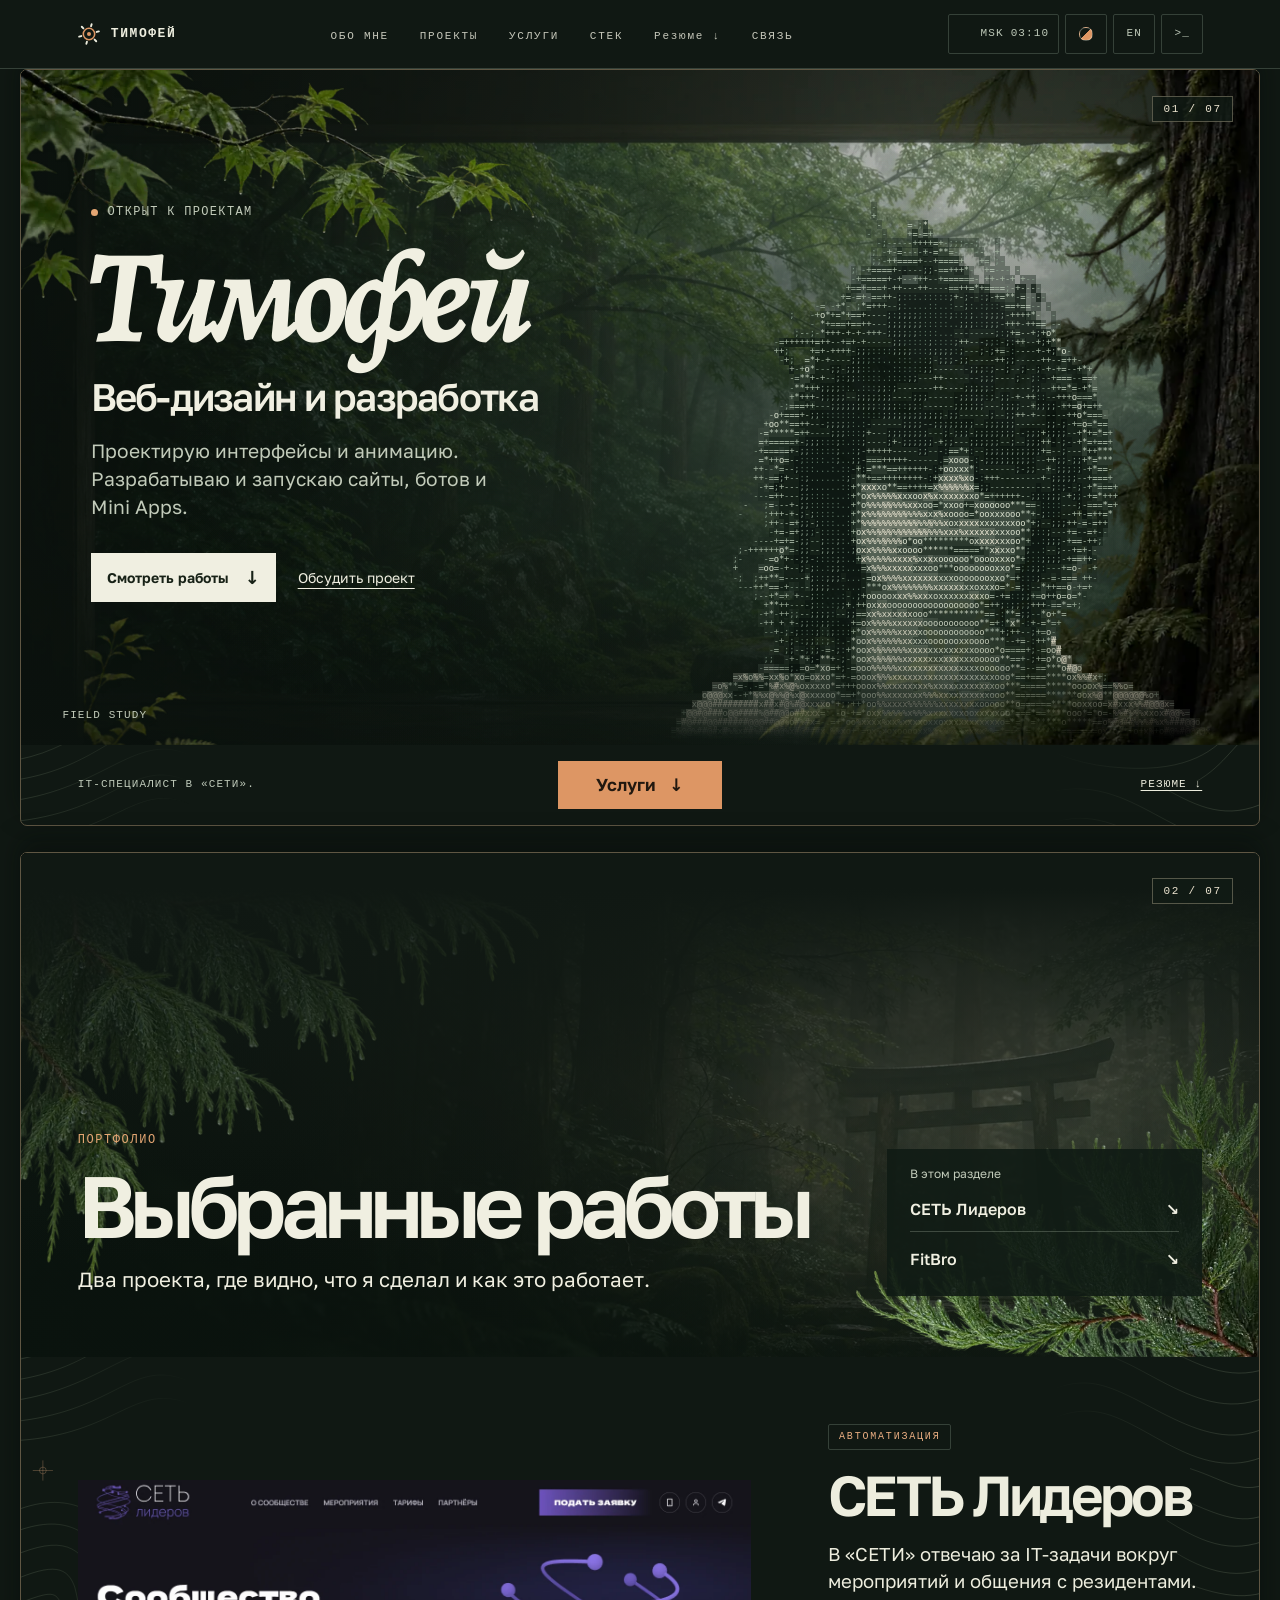
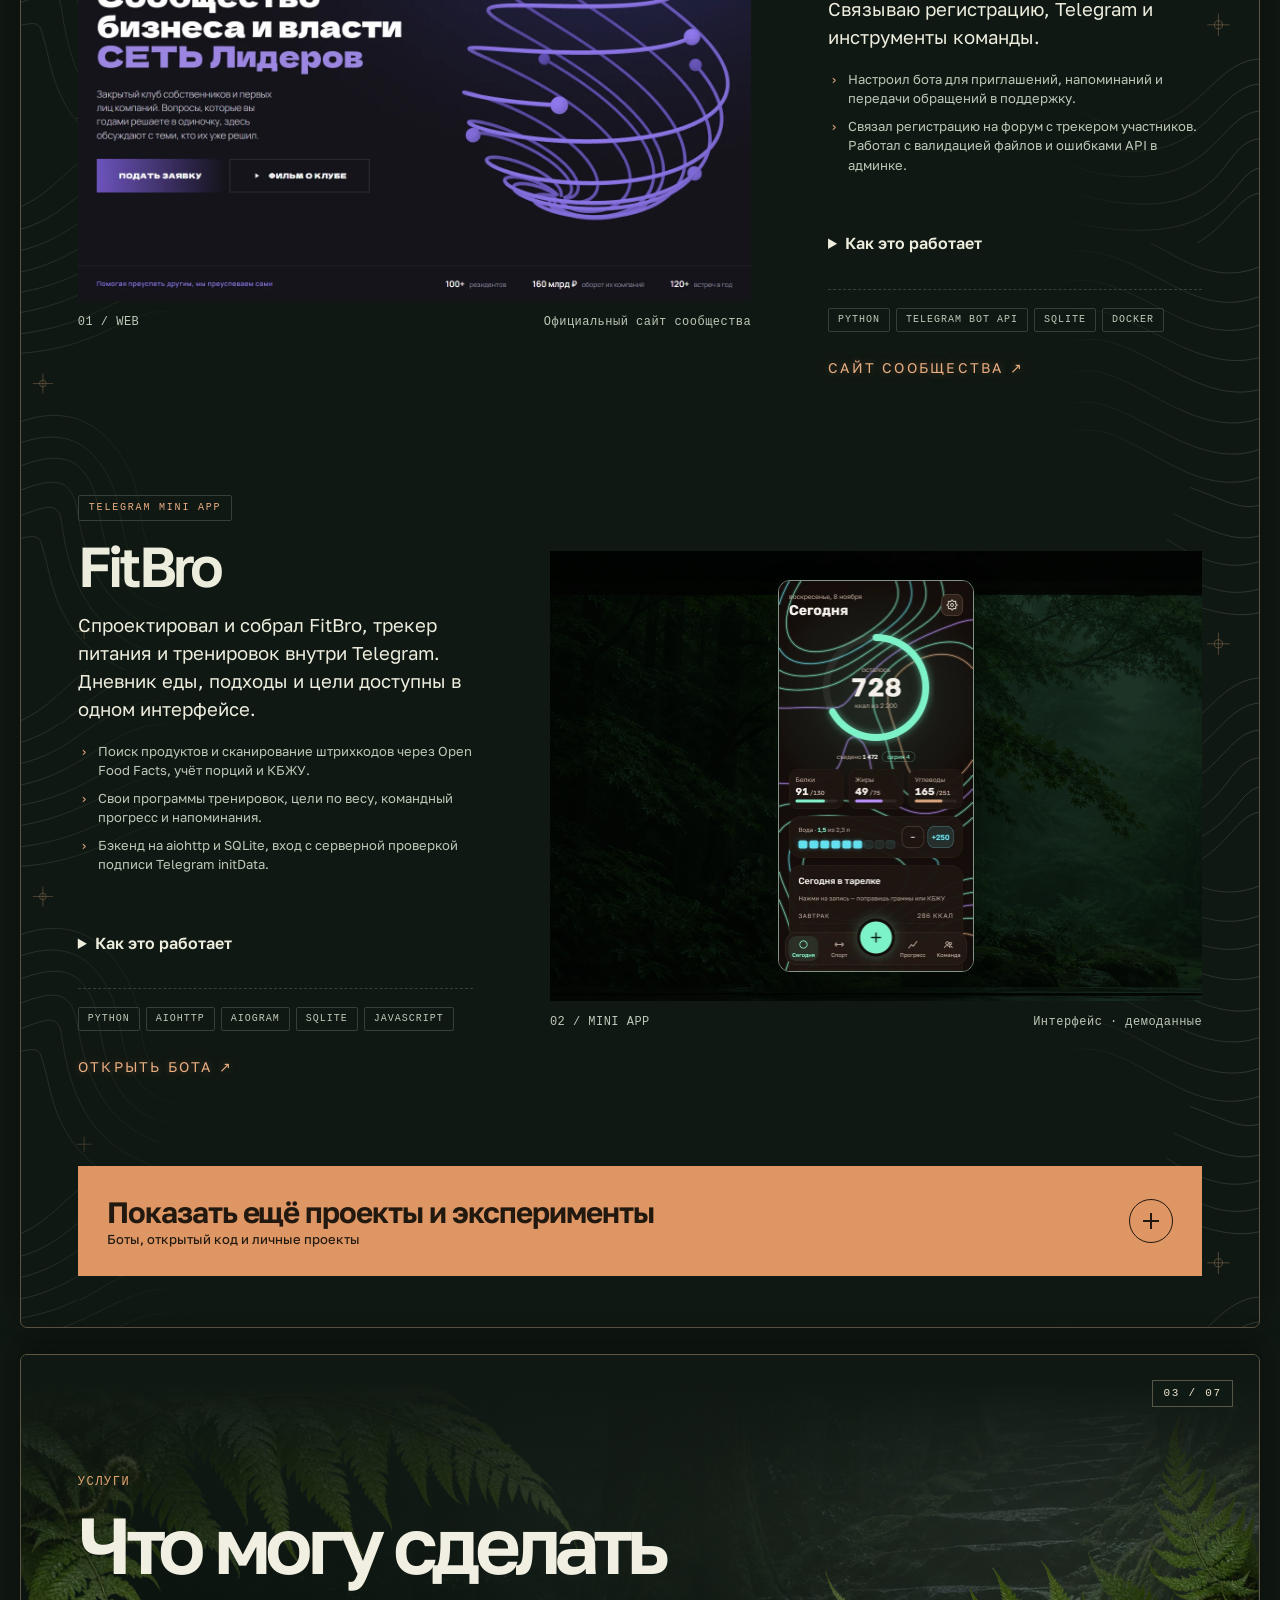
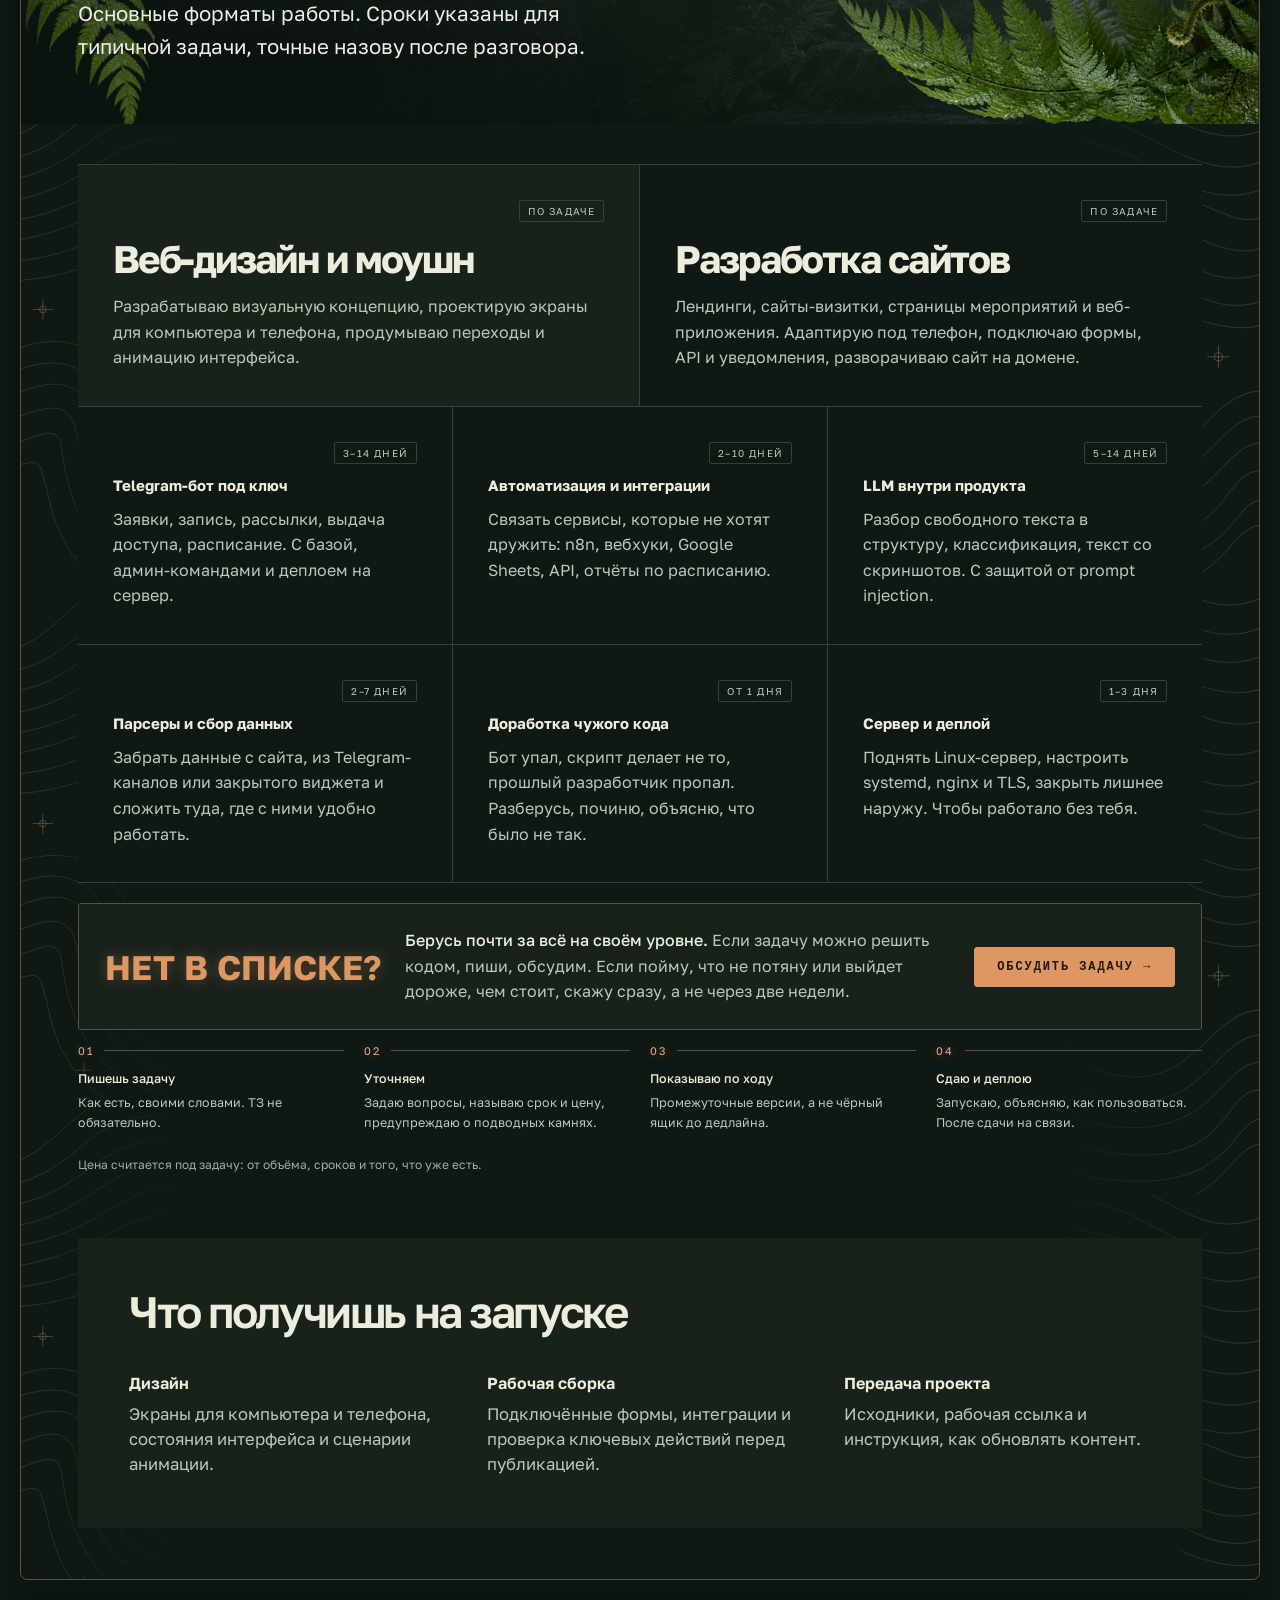
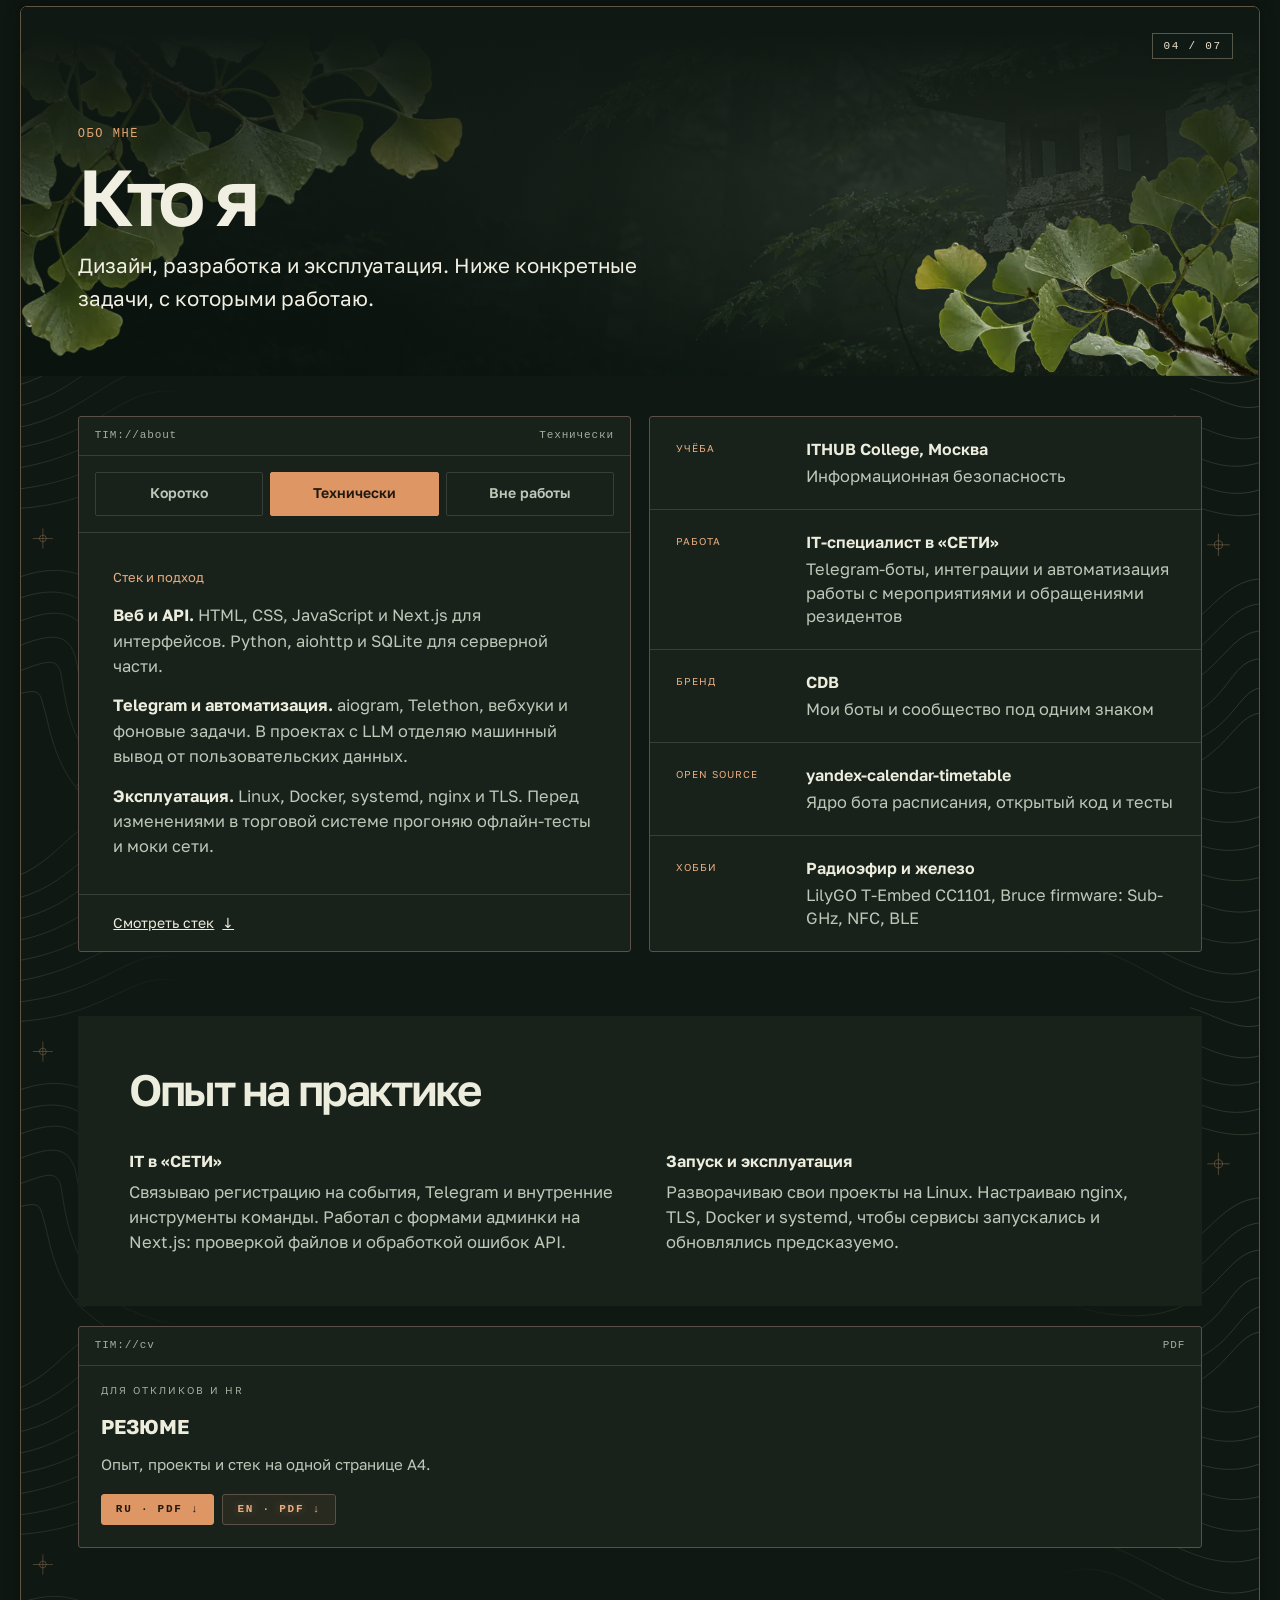
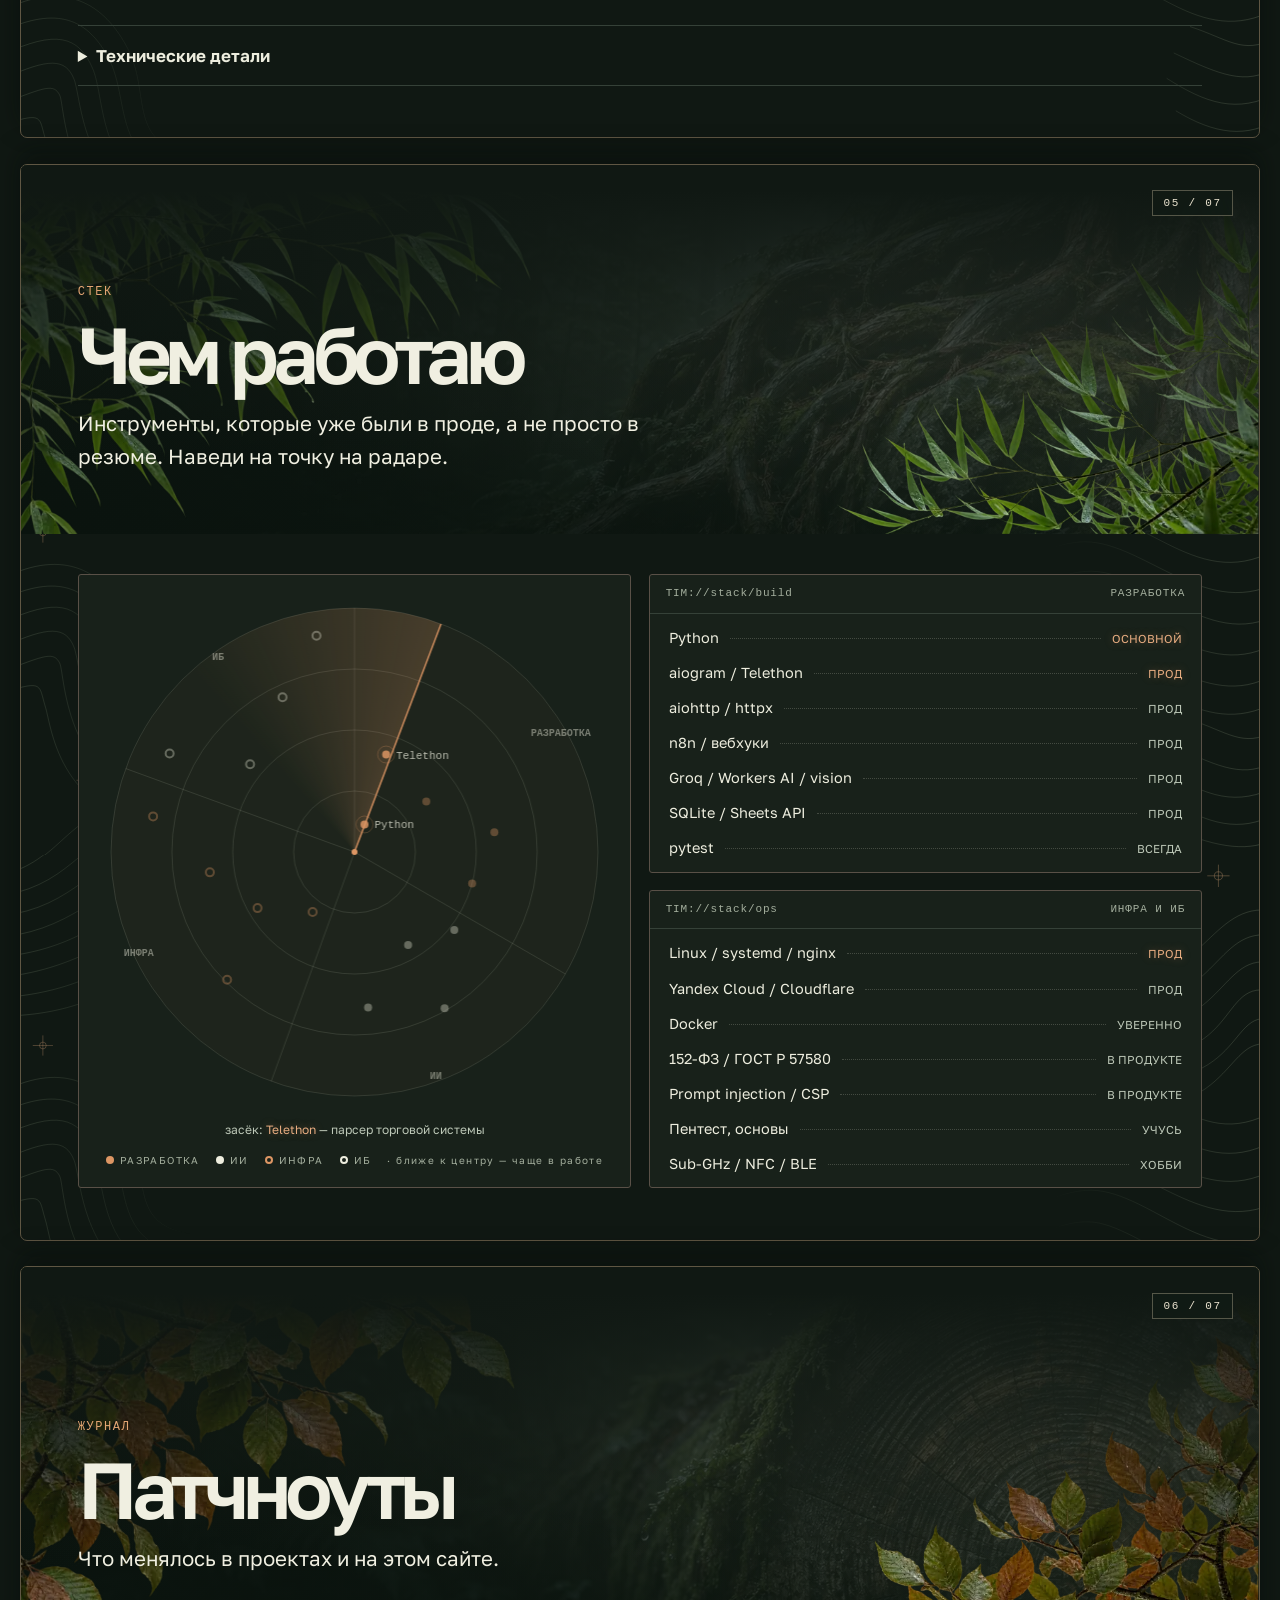
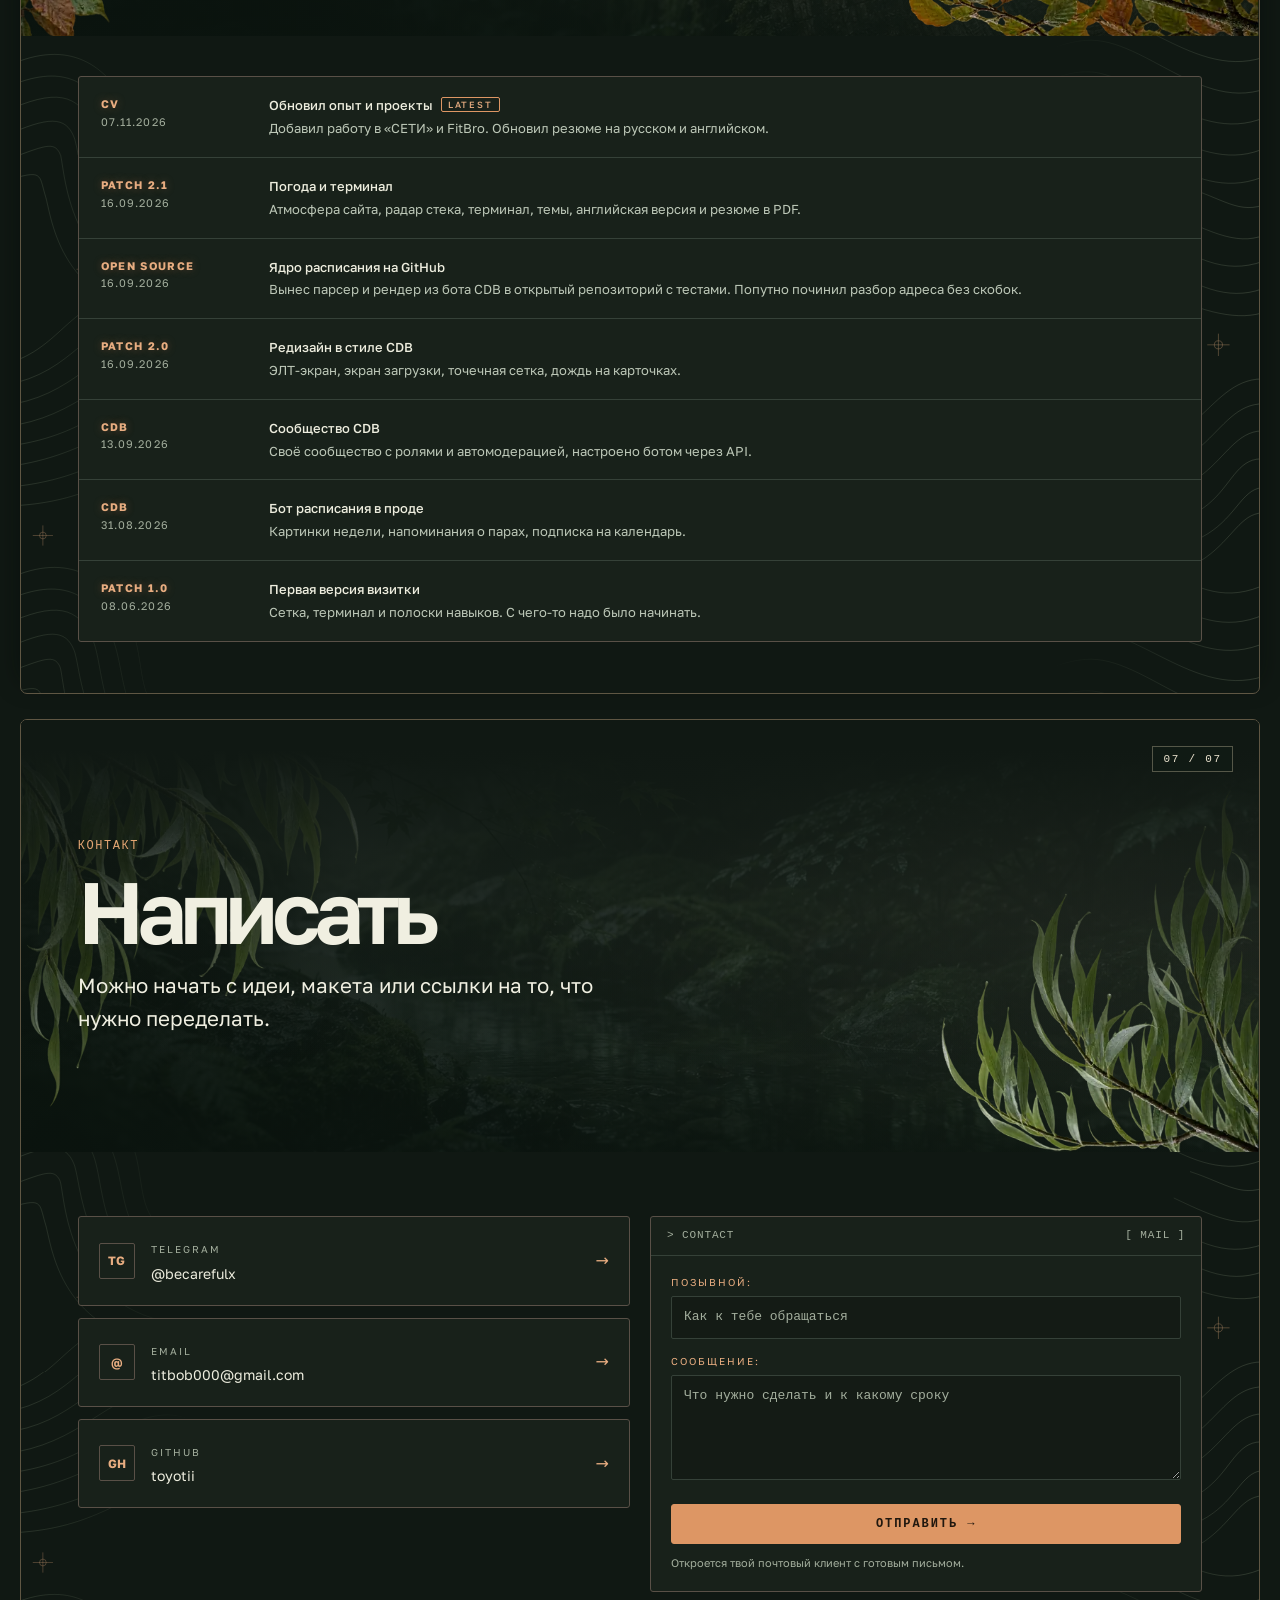
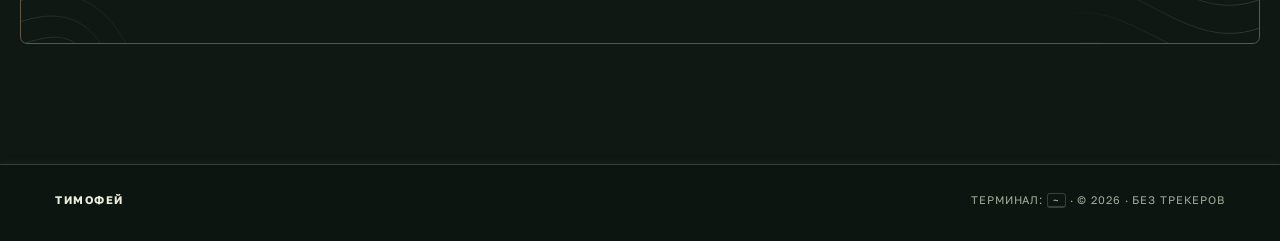
==== commit 7c257dd4: "Anchor right foliage and remove duplicate layers" ====
--- a/index.html
+++ b/index.html
@@ -21,7 +21,7 @@
   try { const t = localStorage.getItem('theme'); if (t) document.documentElement.dataset.theme = t; } catch (e) {}
 </script>
 <link rel="stylesheet" href="assets/site.css?v=20261108-scenes">
-<link rel="stylesheet" href="assets/field.css?v=20261109-leaves">
+<link rel="stylesheet" href="assets/field.css?v=20261109-foliage">
 </head>
 <body>
 <div class="vignette" aria-hidden="true"></div>
--- a/assets/field.css
+++ b/assets/field.css
@@ -726,15 +726,14 @@
 }
 .field-frame::after {
   background: url("forest-foreground.webp") right center / auto 116% no-repeat;
-  opacity: .74;
-  mask-image: linear-gradient(#000 77%, transparent);
 }
 .field-chapter::after {
+  inset: auto 0 0 auto;
   z-index: -1;
-  background: var(--field-leaf) left top / min(52%, 620px) auto no-repeat;
+  width: min(44%, 560px);
+  aspect-ratio: 3 / 2;
+  background: var(--field-leaf) left top / contain no-repeat;
   rotate: 180deg;
-  mask-image: linear-gradient(135deg, #000, transparent 57%);
-  opacity: .48;
 }
 .field-bough, .field-air, .field-air::before, .field-air::after {
   position: absolute;
@@ -815,14 +814,13 @@
   .field-chapter-contact { min-height: clamp(250px, 38svh, 340px); }
   .field-bough { background-size: min(92%, 520px) auto; opacity: .68; }
   .field-chapter .field-bough { background-size: min(76%, 440px) auto; }
-  .field-frame::after { opacity: .45; }
 }
 
 @media (prefers-reduced-motion: no-preference) {
   @supports (animation-timeline: view()) and (animation-range: entry 0% cover 55%) {
     .field-hero { view-timeline: --field-opening block; view-timeline-inset: var(--field-deck-nav) 0; }
     .field-landscape, .field-frame .field-air::before, .field-frame .field-air::after,
-    .field-frame .field-bough, .field-frame::after, .field-portrait img {
+    .field-frame .field-bough, .field-portrait img {
       animation: auto linear both;
       animation-timeline: --field-opening;
       animation-range: exit 0% exit 76%;
@@ -831,7 +829,6 @@
     .field-frame .field-air::before { animation-name: field-opening-mist; }
     .field-frame .field-air::after { animation-name: field-opening-motes; }
     .field-frame .field-bough { animation-name: field-opening-bough; }
-    .field-frame::after { animation-name: field-opening-canopy; }
     .field-portrait img { animation-name: field-opening-portrait; }
 
     .field-chapter { view-timeline: --field-arrival block; }
@@ -847,7 +844,7 @@
     }
     .field-chapter-copy, .field-work-index { z-index: 1; }
     .field-chapter-media img, .field-chapter .field-air::before, .field-chapter .field-air::after,
-    .field-chapter .field-bough, .field-chapter::after {
+    .field-chapter .field-bough {
       animation: auto linear both;
       animation-timeline: --field-arrival;
       animation-range: entry 0% exit 100%;
@@ -856,7 +853,6 @@
     .field-chapter .field-air::before { animation-name: field-arrival-mist; }
     .field-chapter .field-air::after { animation-name: field-arrival-motes; }
     .field-chapter .field-bough { animation-name: field-arrival-bough; }
-    .field-chapter::after { animation-name: field-arrival-canopy; }
     .field-chapter-copy, .field-work-index {
       animation: field-arrival-title linear both;
       animation-timeline: --field-arrival;
@@ -871,7 +867,6 @@
 @keyframes field-opening-motes { to { transform: translate(8%, -16%); opacity: .32; } }
 @keyframes field-opening-bough { to { transform: translate(-9%, -46%) scale(1.12); } }
 @keyframes field-opening-portrait { to { transform: translateY(12%); } }
-@keyframes field-opening-canopy { to { transform: translate(-7%, -33%) scale(1.21); } }
 @keyframes field-arrival-landscape {
   from { transform: translateY(-16%) scale(1.34); }
   to { transform: translateY(16%) scale(1.34); }
@@ -887,10 +882,6 @@
 @keyframes field-arrival-bough {
   from { transform: translate(-11%, 11%) scale(1.12); }
   to { transform: translate(1%, -34%) scale(1.16); }
-}
-@keyframes field-arrival-canopy {
-  from { transform: translate(9%, 31%) scale(1.28); }
-  to { transform: translateY(-36%) scale(1.22); }
 }
 @keyframes field-arrival-title { from { transform: translateY(clamp(17px, 5svh, 50px)); } }
 
@@ -936,19 +927,6 @@
   mask-image: linear-gradient(90deg, #000, transparent 14%, transparent 83%, #000);
   opacity: .88;
 }
-.field-deck-step:not(.field-hero) > .field-deck-card::after {
-  content: "";
-  position: absolute;
-  inset: auto 0 0 auto;
-  width: min(48%, 620px);
-  height: clamp(210px, 35svh, 420px);
-  z-index: -1;
-  pointer-events: none;
-  background: var(--field-leaf) left top / 100% auto no-repeat;
-  rotate: 180deg;
-  mask-image: linear-gradient(135deg, #000, transparent 65%);
-  opacity: .72;
-}
 .field-deck-marker {
   position: absolute;
   z-index: 4;
@@ -1000,16 +978,4 @@
     box-shadow: 0 -12px 26px #050a0770;
   }
   .field-deck-step:has(:focus-visible) { z-index: 1; }
-  @supports (animation-timeline: view()) {
-    .field-deck-step:not(.field-hero) { view-timeline: --field-deck-passage block; }
-    .field-deck-step:not(.field-hero) > .field-deck-card::after {
-      animation: field-deck-edges linear both;
-      animation-timeline: --field-deck-passage;
-      animation-range: entry 0% exit 100%;
-    }
-  }
-}
-@keyframes field-deck-edges {
-  from { transform: translate(22%, 24%) scale(1.08); }
-  to { transform: translate(-9%, -14%) scale(1.16); }
-}
+}
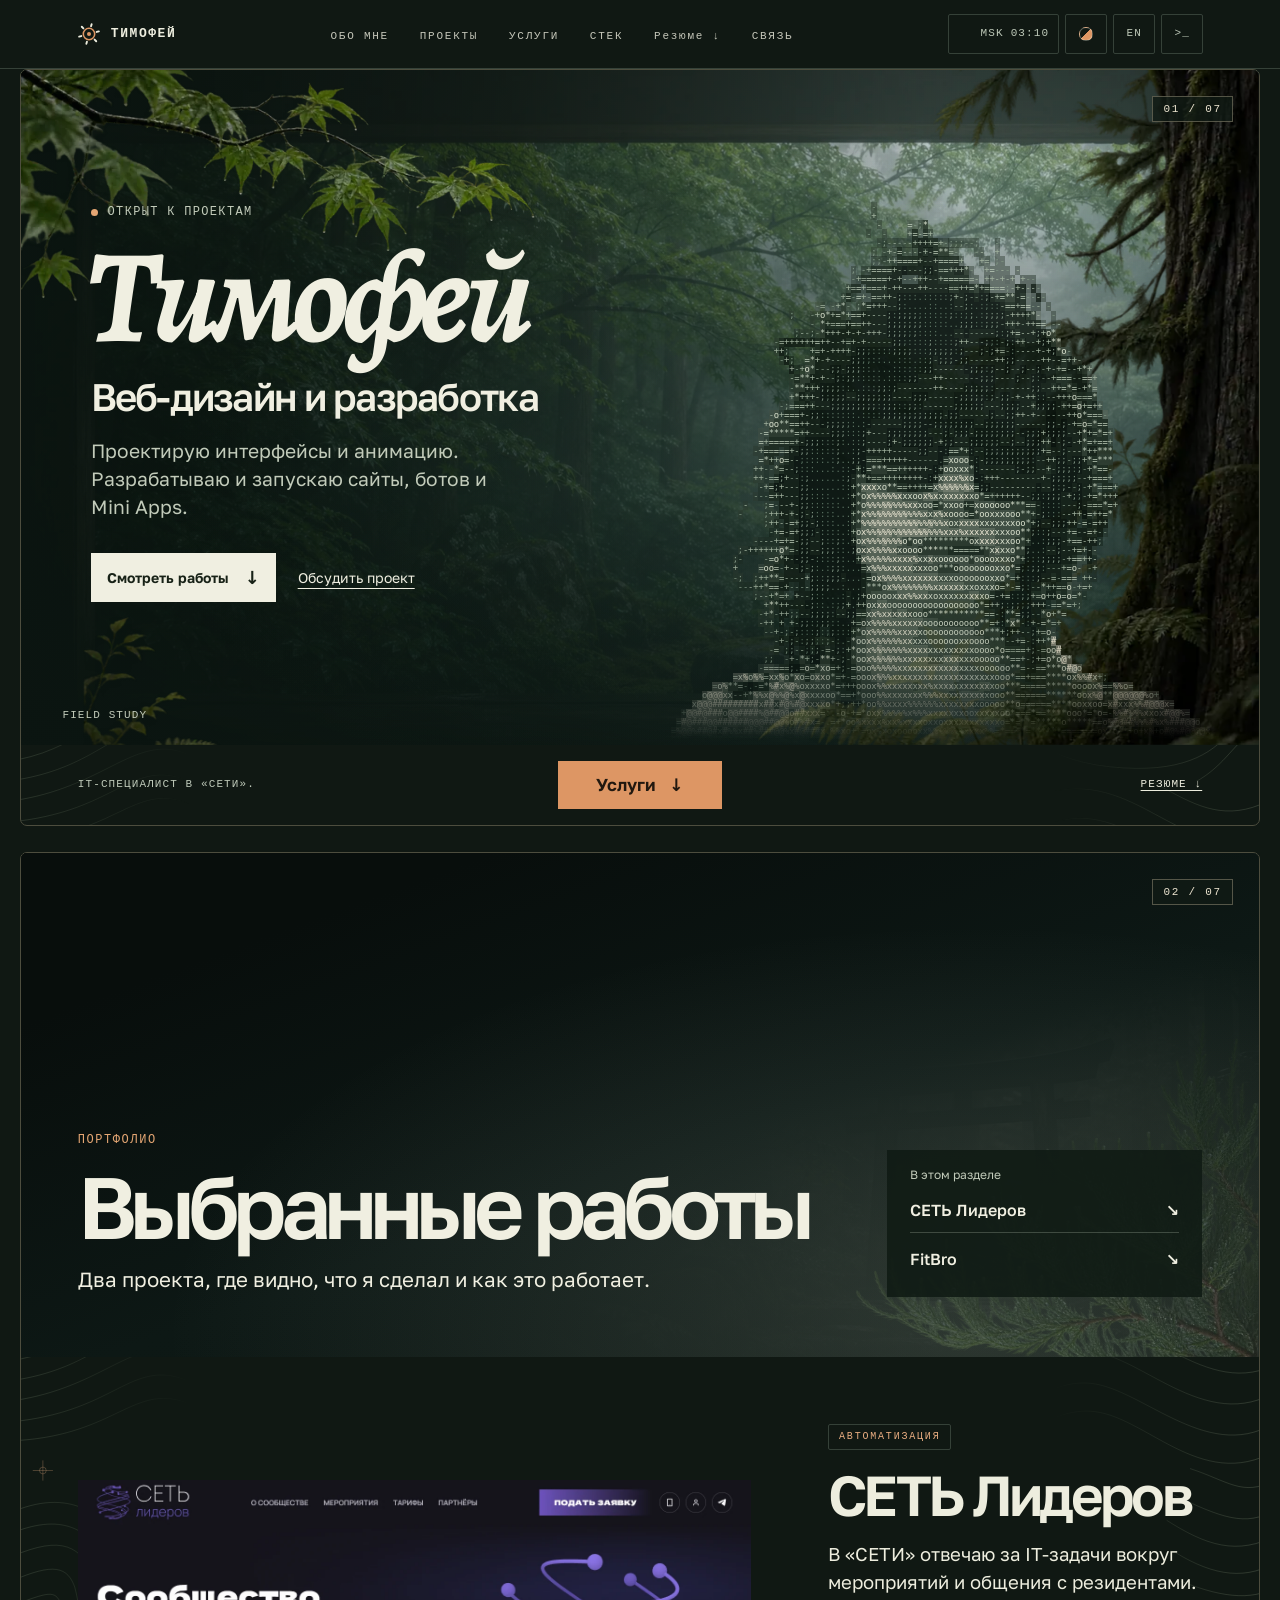
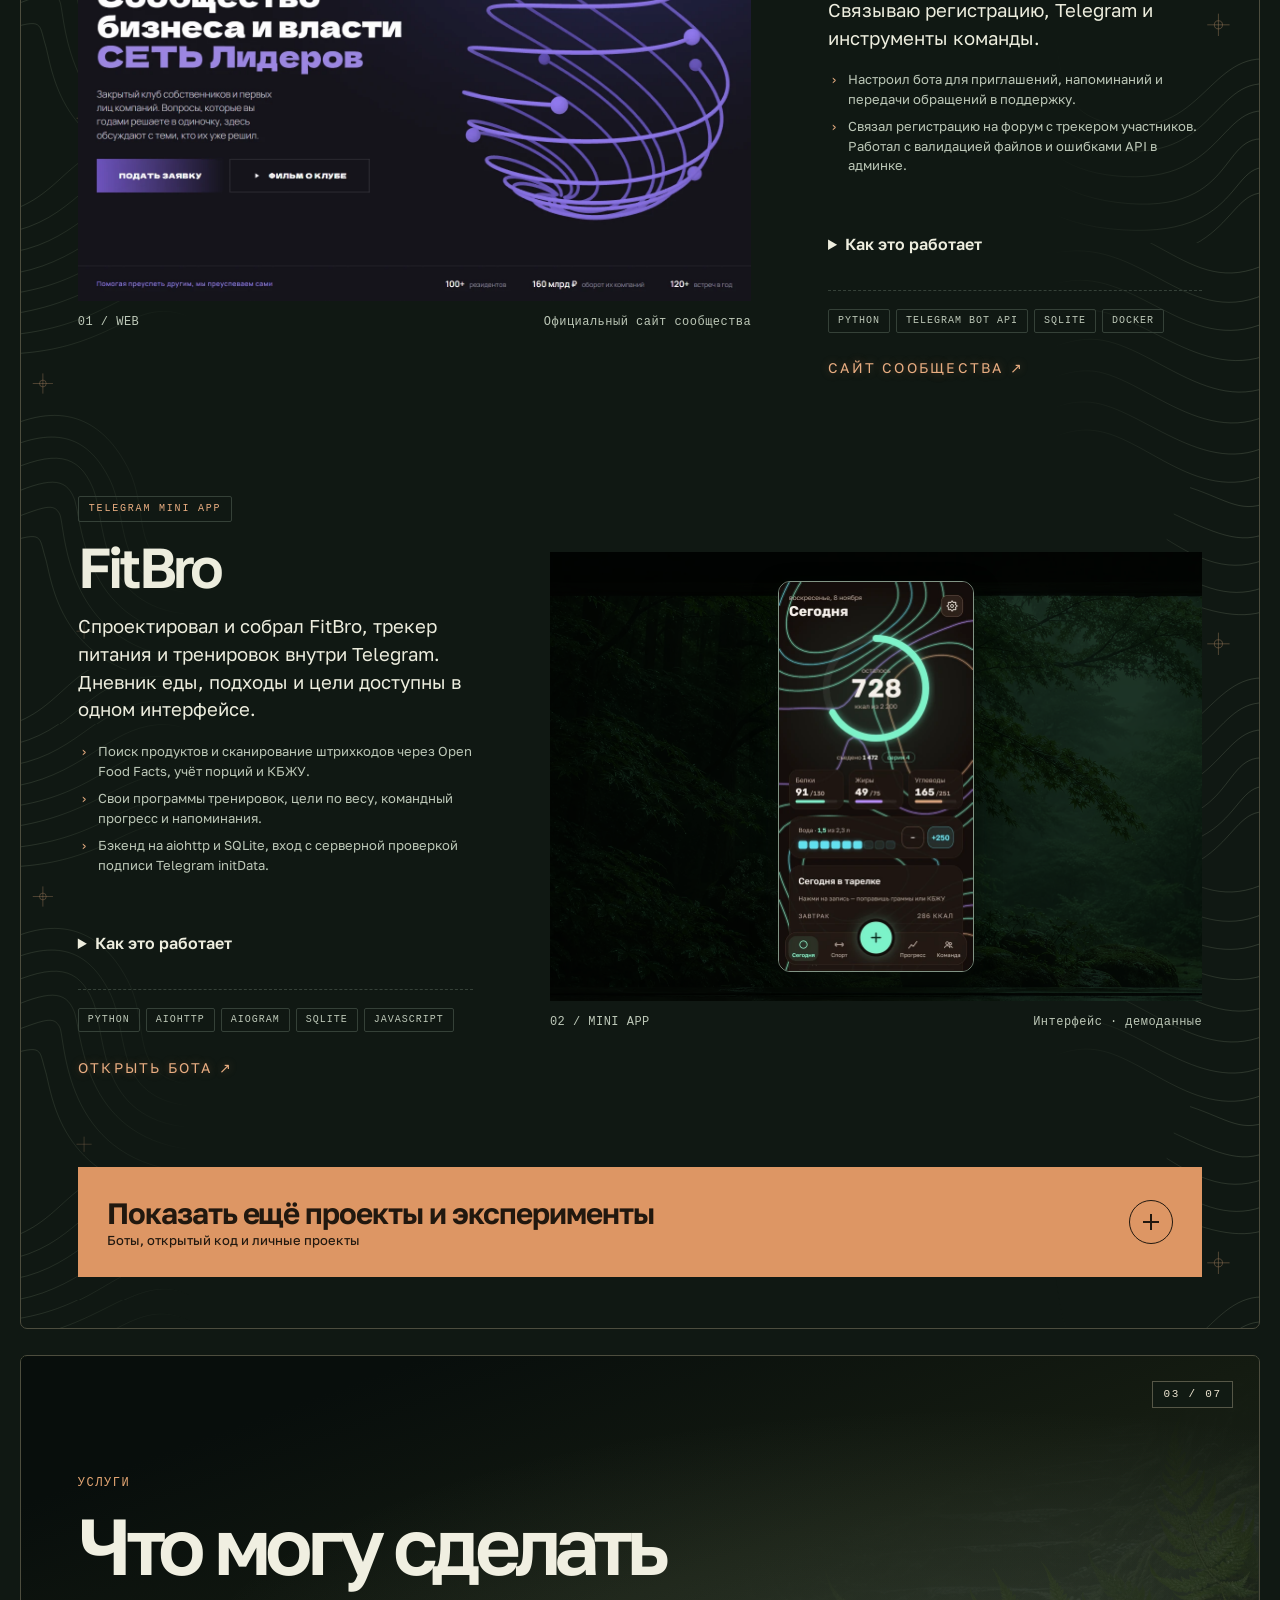
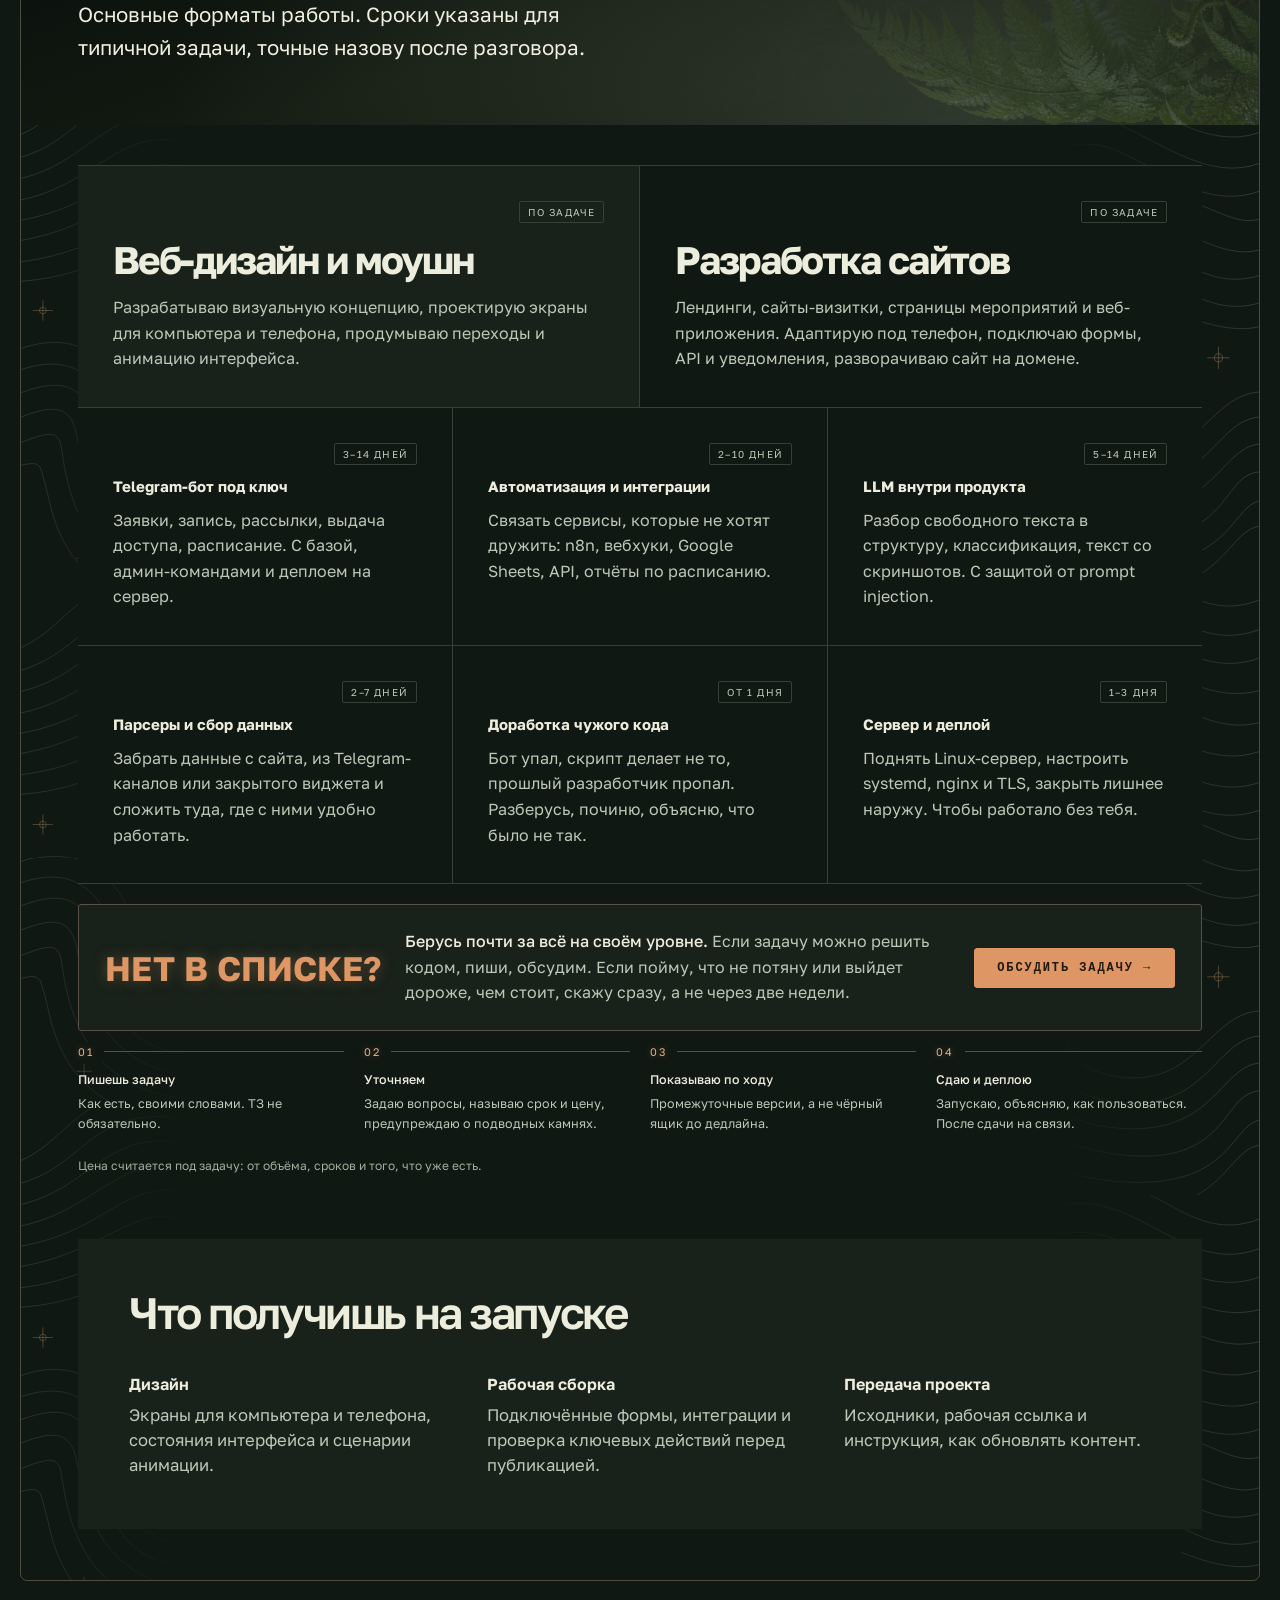
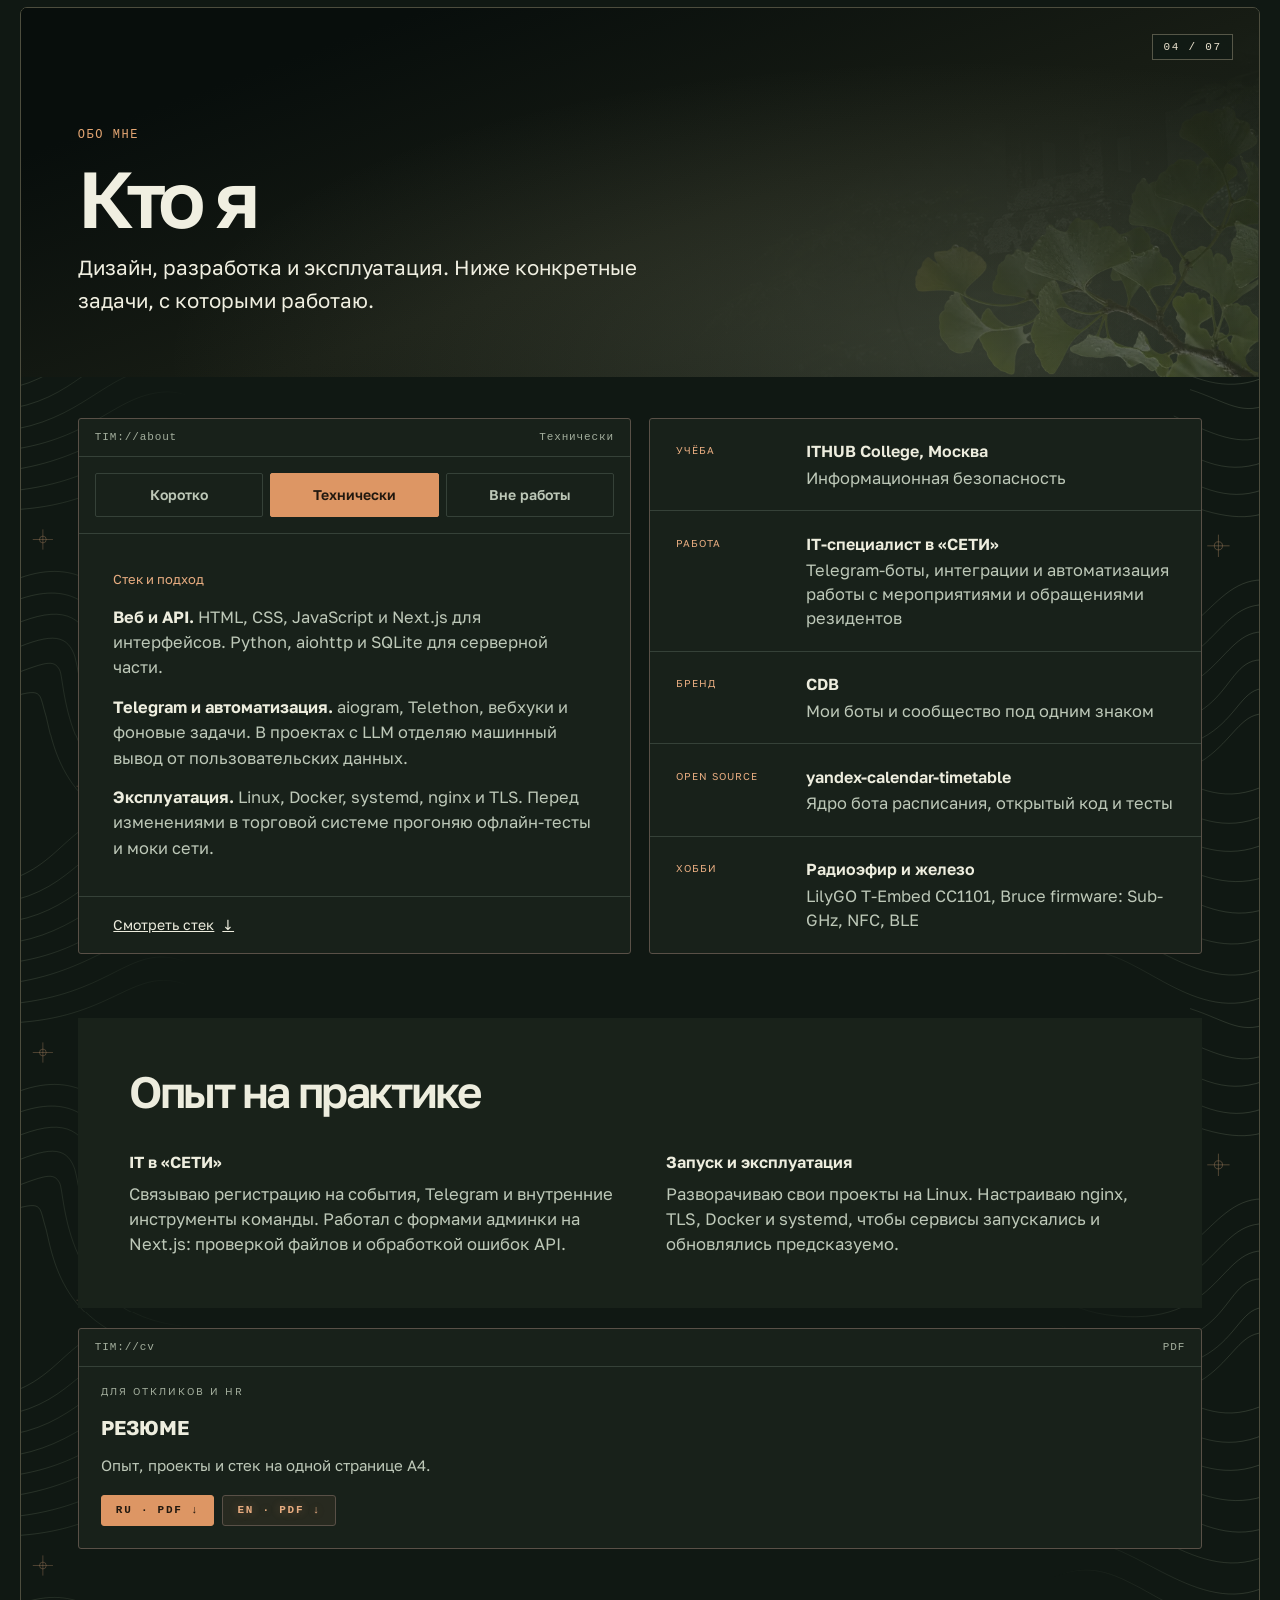
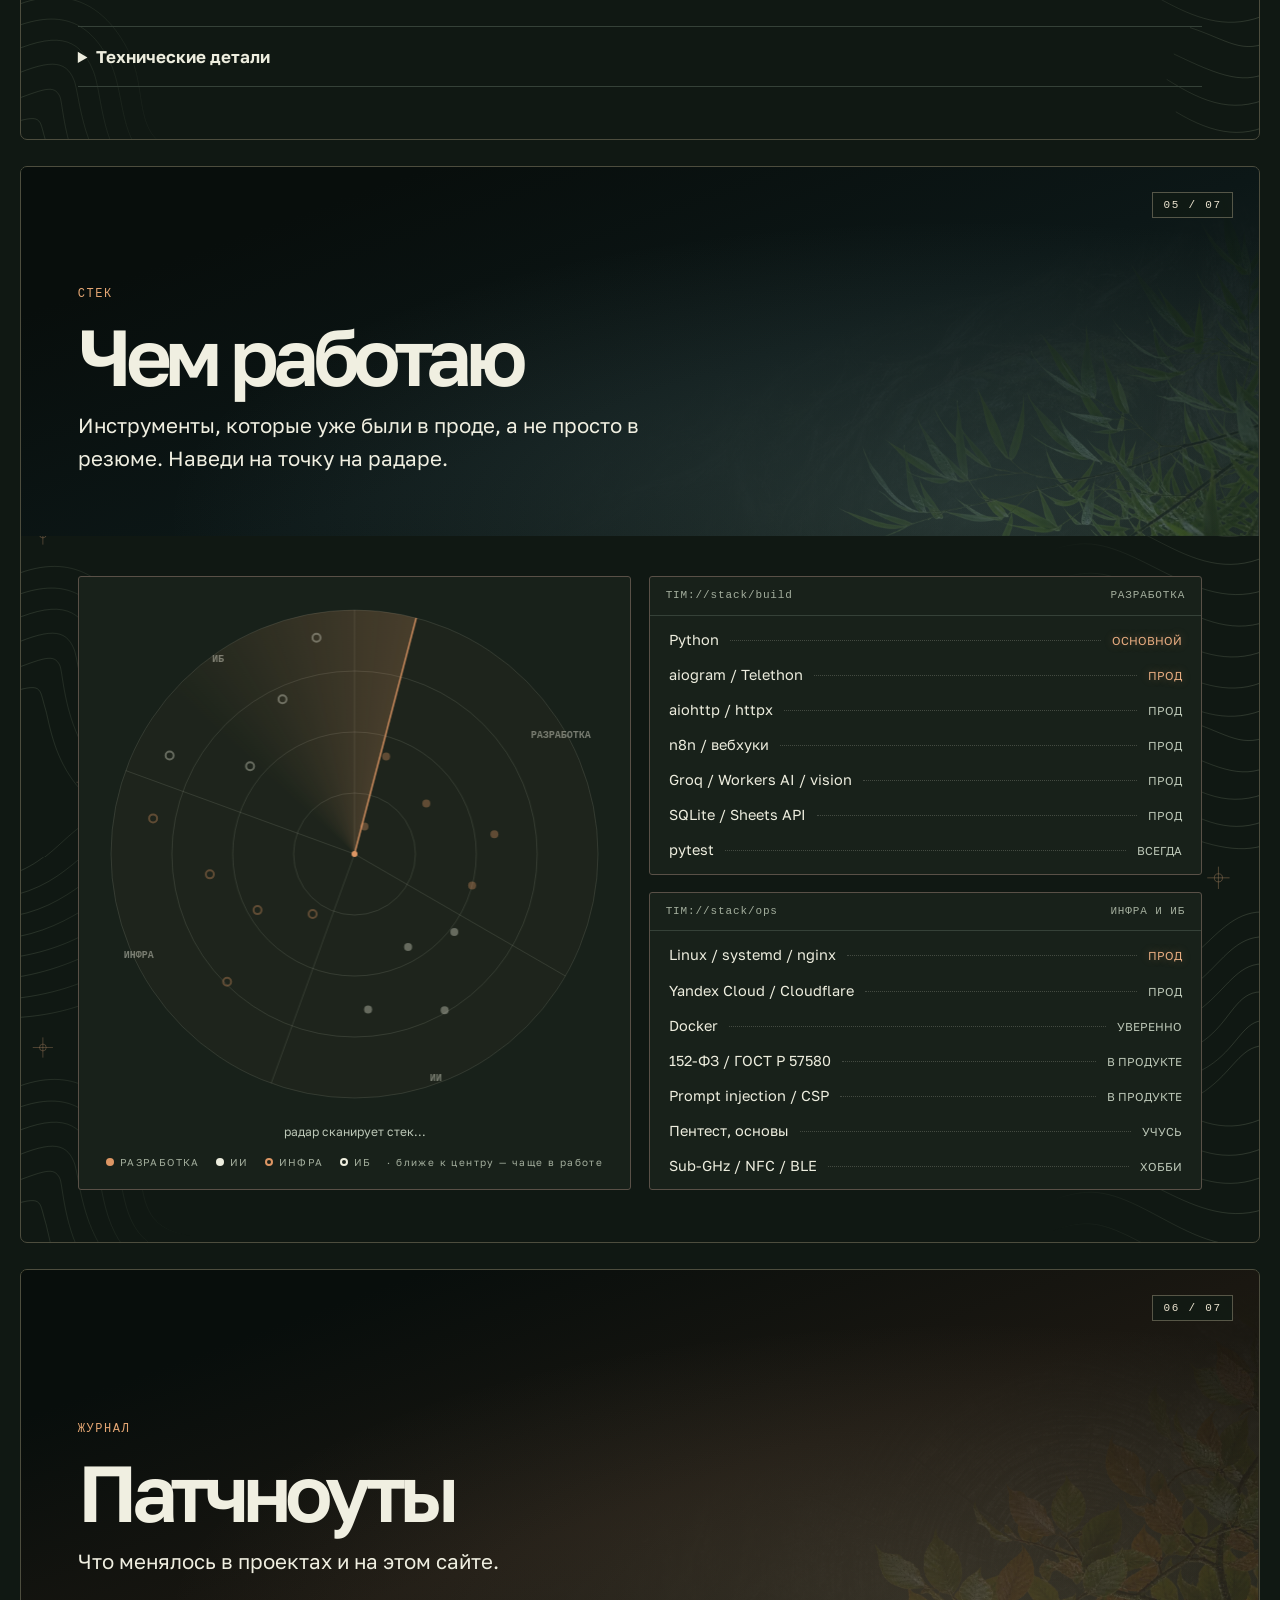
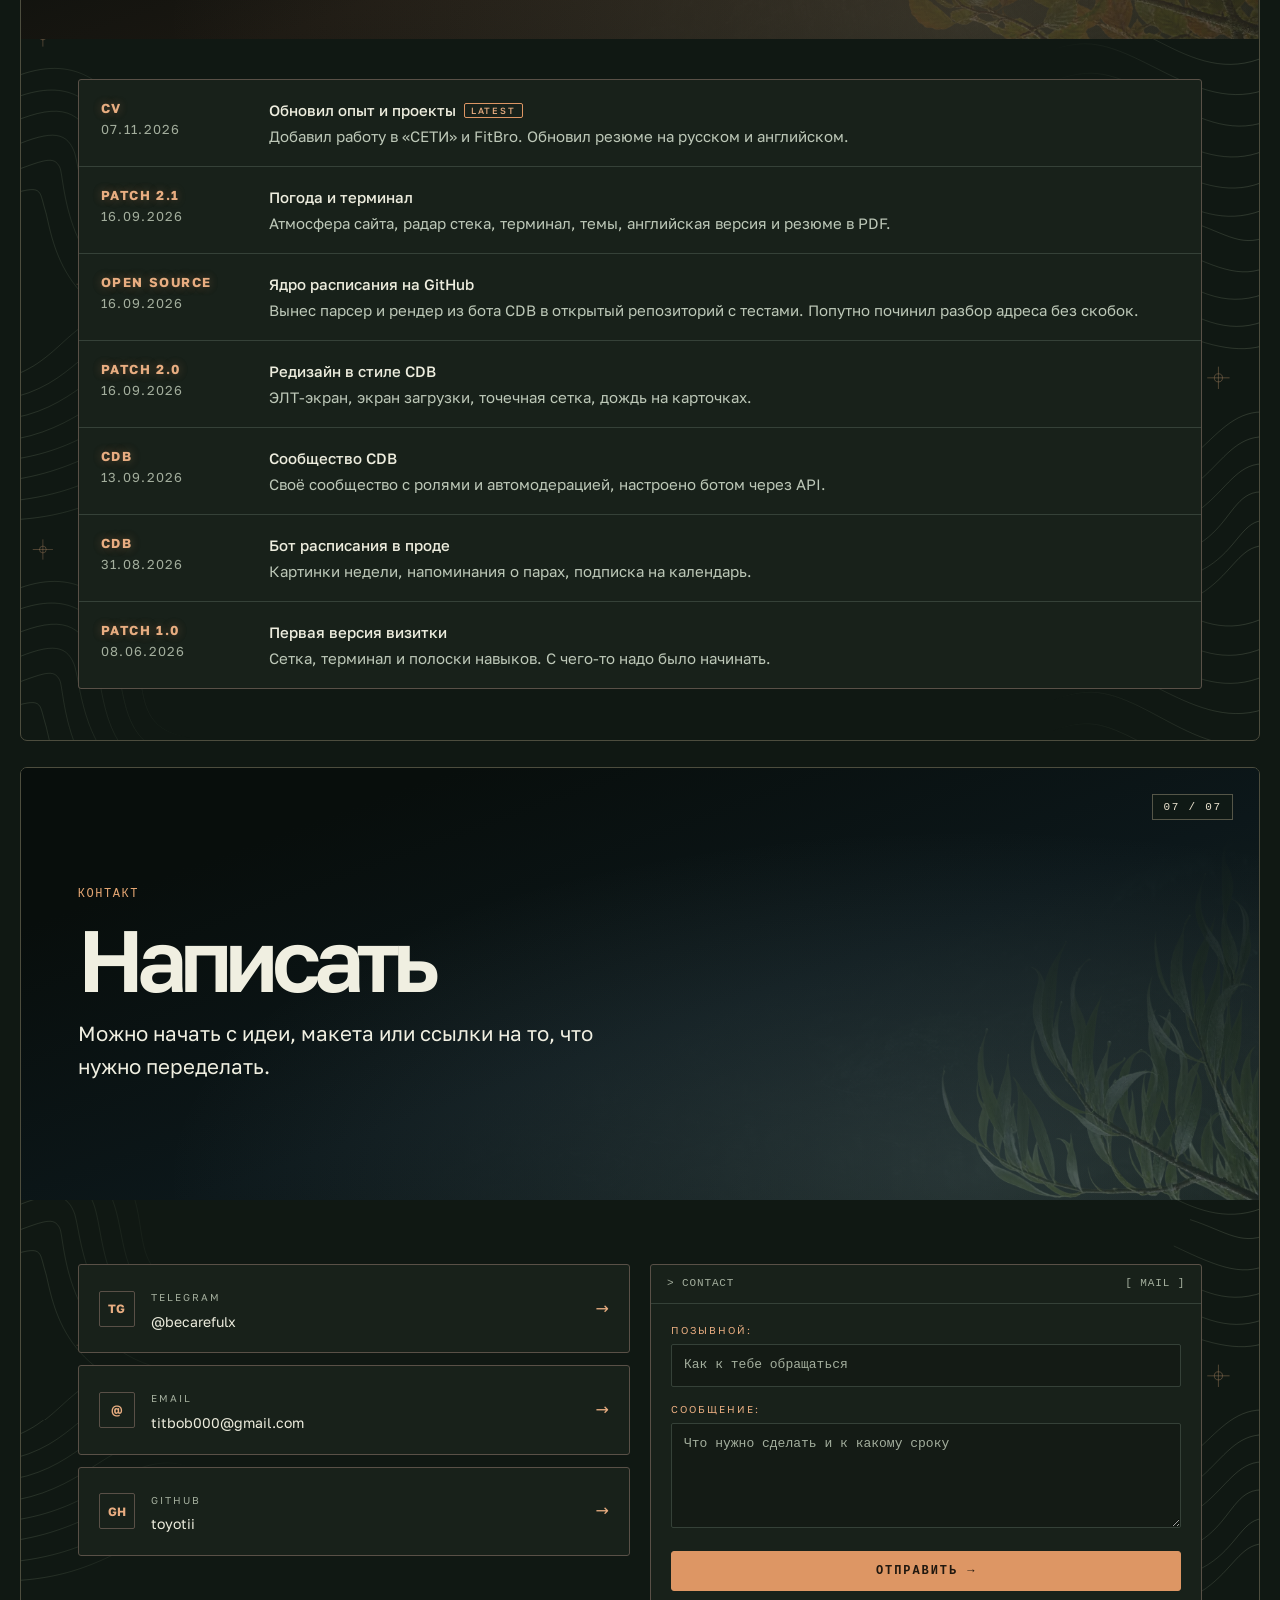
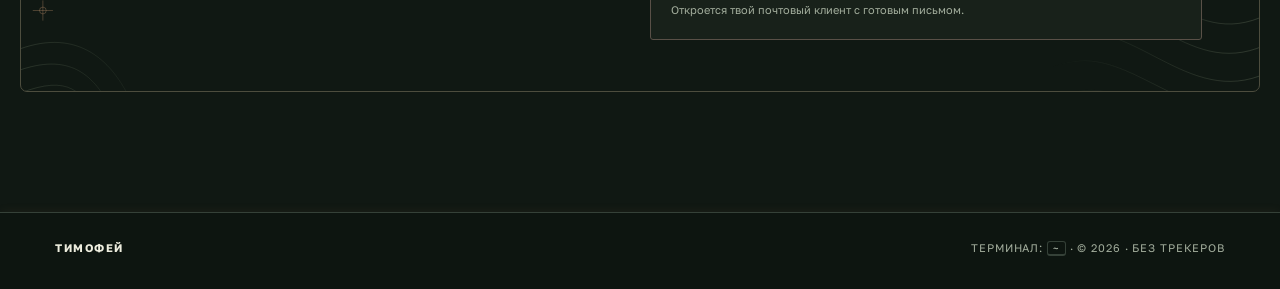
==== commit a4505968: "Replace chapter overlaps with layered forest transitions" ====
--- a/index.html
+++ b/index.html
@@ -21,7 +21,7 @@
   try { const t = localStorage.getItem('theme'); if (t) document.documentElement.dataset.theme = t; } catch (e) {}
 </script>
 <link rel="stylesheet" href="assets/site.css?v=20261108-scenes">
-<link rel="stylesheet" href="assets/field.css?v=20261109-foliage">
+<link rel="stylesheet" href="assets/field.css?v=20261109-trail">
 </head>
 <body>
 <div class="vignette" aria-hidden="true"></div>
@@ -691,6 +691,6 @@
 <div class="toast" id="toast" role="status"></div>
 
 <script src="assets/i18n.js?v=20261109-deck"></script>
-<script src="assets/site.js?v=20261109-deck"></script>
+<script src="assets/site.js?v=20261109-trail"></script>
 </body>
 </html>
--- a/assets/field.css
+++ b/assets/field.css
@@ -43,6 +43,8 @@
   --field-ink: #f0efe1;
   --field-muted: #c2cbba;
   --field-orange: #e4a673;
+  --field-scene-shadow: #0b1614;
+  --field-scene-air: #9bb9b2;
   --ease-out: cubic-bezier(.23, 1, .32, 1);
   --ease-in-out: cubic-bezier(.77, 0, .175, 1);
 }
@@ -139,9 +141,9 @@
 .field-landscape { object-fit: cover; object-position: center 57%; }
 .field-shade {
   background:
-    radial-gradient(ellipse at 74% 64%, #101b14bb 0%, transparent 60%),
-    linear-gradient(90deg, #0b120edd, #0b120e85 43%, #0b120e14 76%),
-    linear-gradient(0deg, #0b120ed9, transparent 33%);
+    radial-gradient(ellipse at 74% 64%, #10221f9e, transparent 60%),
+    linear-gradient(90deg, #0b1511ef, #0b151199 39%, #10292813 76%),
+    linear-gradient(0deg, #0b1511e6, transparent 38%);
 }
 .field-copy, .field-portrait, .field-caption { z-index: 1; }
 .field-copy {
@@ -332,6 +334,10 @@
 .field-case-note p { margin: 4px 0 8px; font-size: 15px; }
 .field-site #resume { margin-top: 20px; }
 .field-site #log .log-grid { grid-template-columns: minmax(0, 1fr); }
+.field-site .log .what { font-size: 15px; }
+.field-site .log .when { font-size: 13px; }
+.field-site .tg-status, .field-site .tg-time { color: #9aabba; }
+.field-site .term-snippet { white-space: pre-wrap; overflow-wrap: anywhere; }
 .field-archive {
   margin-top: clamp(42px, 6vw, 82px);
   border-block: 1px solid var(--line);
@@ -562,8 +568,12 @@
 .field-chapter-media img { width: 100%; height: 100%; object-fit: cover; object-position: center 53%; }
 .field-chapter-media::after {
   content: "";
-  background: linear-gradient(90deg, #0a130eea 0%, #0a130eab 41%, #0a130e34 100%),
-              linear-gradient(0deg, #0a130eb0, transparent 55%);
+  background:
+    linear-gradient(90deg,
+      color-mix(in srgb, var(--field-scene-shadow) 96%, transparent),
+      color-mix(in srgb, var(--field-scene-shadow) 76%, transparent) 36%,
+      color-mix(in srgb, var(--field-scene-shadow) 18%, transparent) 78%),
+    linear-gradient(0deg, #0a130ed6, transparent 52%);
 }
 .field-chapter-contact .field-chapter-media img { object-position: center 56%; }
 .field-site .field-chapter .label { color: var(--field-orange); }
@@ -751,18 +761,42 @@
 }
 .field-chapter-contact .field-bough { background-size: min(48%, 580px) auto; }
 
-#projects { --field-leaf: url("leaf-cedar.webp"); }
-#services { --field-leaf: url("leaf-fern.webp"); }
-#about { --field-leaf: url("leaf-ginkgo.webp"); }
-#stack { --field-leaf: url("leaf-bamboo.webp"); }
-#log { --field-leaf: url("leaf-beech.webp"); }
-#contact { --field-leaf: url("leaf-willow.webp"); }
+#projects {
+  --field-leaf: url("leaf-cedar.webp");
+  --field-scene-shadow: #0d1815;
+  --field-scene-air: #adbaac;
+}
+#services {
+  --field-leaf: url("leaf-fern.webp");
+  --field-scene-shadow: #141b11;
+  --field-scene-air: #a7b89a;
+}
+#about {
+  --field-leaf: url("leaf-ginkgo.webp");
+  --field-scene-shadow: #171c14;
+  --field-scene-air: #bcbf9c;
+}
+#stack {
+  --field-leaf: url("leaf-bamboo.webp");
+  --field-scene-shadow: #0c1717;
+  --field-scene-air: #8fb3b0;
+}
+#log {
+  --field-leaf: url("leaf-beech.webp");
+  --field-scene-shadow: #1a1711;
+  --field-scene-air: #c8aa88;
+}
+#contact {
+  --field-leaf: url("leaf-willow.webp");
+  --field-scene-shadow: #0c171a;
+  --field-scene-air: #96b5bd;
+}
 .field-air::before, .field-air::after { content: ""; }
 .field-air::before {
-  inset: -15%;
+  inset: -18%;
   background:
-    radial-gradient(ellipse at 69% 27%, #c4ccad40, transparent 61%),
-    radial-gradient(ellipse at 81% 77%, #829d7832, transparent 48%);
+    radial-gradient(ellipse at 72% 27%, color-mix(in srgb, var(--field-scene-air) 35%, transparent), transparent 57%),
+    radial-gradient(ellipse at 64% 79%, color-mix(in srgb, var(--field-scene-air) 21%, transparent), transparent 52%);
 }
 .field-air::after {
   background:
@@ -837,10 +871,12 @@
       position: absolute;
       inset: 0;
       pointer-events: none;
-      background: linear-gradient(180deg, var(--bg) 7%, transparent 82%);
-      animation: field-arrival-veil linear both;
+      background:
+        radial-gradient(ellipse at 77% 95%, color-mix(in srgb, var(--field-scene-air) 20%, transparent), transparent 60%),
+        linear-gradient(160deg, #080e0c 18%, var(--field-scene-shadow) 56%, #0a120e95);
+      animation: field-arrival-veil var(--ease-out) both;
       animation-timeline: --field-arrival;
-      animation-range: entry 0% cover 48%;
+      animation-range: entry 0% entry 93%;
     }
     .field-chapter-copy, .field-work-index { z-index: 1; }
     .field-chapter-media img, .field-chapter .field-air::before, .field-chapter .field-air::after,
@@ -853,17 +889,11 @@
     .field-chapter .field-air::before { animation-name: field-arrival-mist; }
     .field-chapter .field-air::after { animation-name: field-arrival-motes; }
     .field-chapter .field-bough { animation-name: field-arrival-bough; }
-    .field-chapter-copy, .field-work-index {
-      animation: field-arrival-title linear both;
-      animation-timeline: --field-arrival;
-      animation-range: entry 0% cover 55%;
-    }
-    .field-work-index { animation-range: entry 18% cover 57%; }
   }
 }
 
 @keyframes field-opening-landscape { to { transform: translateY(34%) scale(1.14); } }
-@keyframes field-opening-mist { to { transform: translateY(22%); opacity: .35; } }
+@keyframes field-opening-mist { to { transform: translate(-7%, -14%); opacity: .45; } }
 @keyframes field-opening-motes { to { transform: translate(8%, -16%); opacity: .32; } }
 @keyframes field-opening-bough { to { transform: translate(-9%, -46%) scale(1.12); } }
 @keyframes field-opening-portrait { to { transform: translateY(12%); } }
@@ -872,8 +902,8 @@
   to { transform: translateY(16%) scale(1.34); }
 }
 @keyframes field-arrival-mist {
-  from { transform: translate(5%, 23%); opacity: .3; }
-  to { transform: translate(-6%, -28%); opacity: .9; }
+  from { transform: translate(8%, 11%); opacity: .55; }
+  to { transform: translate(-9%, -12%); opacity: .9; }
 }
 @keyframes field-arrival-motes {
   from { transform: translate(-8%, 14%); opacity: .32; }
@@ -883,17 +913,14 @@
   from { transform: translate(-11%, 11%) scale(1.12); }
   to { transform: translate(1%, -34%) scale(1.16); }
 }
-@keyframes field-arrival-title { from { transform: translateY(clamp(17px, 5svh, 50px)); } }
-
 @keyframes field-arrival-veil {
-  from { transform: translateY(0); opacity: .96; }
-  to { transform: translateY(-76%); opacity: 0; }
-}
-
-/* The wrapper stays in flow as a stable anchor while its card overlaps the next stop. */
+  from { transform: translateY(0); opacity: 1; }
+  to { transform: translateY(-42%); opacity: 0; }
+}
+
+/* The chapters share the document scroll and keep their own clipped parallax. */
 .field-site main {
   --field-deck-nav: 69px;
-  --field-deck-overlap: clamp(144px, 31svh, 320px);
   isolation: isolate;
   scroll-margin-top: var(--field-deck-nav);
 }
@@ -903,7 +930,7 @@
   padding: 0;
   scroll-margin-top: calc(var(--field-deck-nav) + 8px);
 }
-.field-deck-step + .field-deck-step { margin-block-start: clamp(12px, 2vw, 28px); }
+.field-deck-step + .field-deck-step { margin-block-start: clamp(14px, 2.9svh, 34px); }
 .field-deck-card.wrap {
   --field-card-bottom: clamp(20px, 4vw, 62px);
   position: relative;
@@ -912,7 +939,7 @@
   max-width: 1880px;
   padding: 0 var(--field-card-pad) var(--field-card-bottom);
   overflow: clip;
-  border: 1px solid color-mix(in srgb, var(--line) 75%, var(--accent) 25%);
+  border: 1px solid color-mix(in srgb, var(--line) 86%, var(--accent) 14%);
   border-radius: 7px;
   background: var(--bg);
 }
@@ -958,24 +985,8 @@
 @media (max-width: 760px) {
   .field-site main {
     --field-deck-nav: 59px;
-    --field-deck-overlap: clamp(108px, 25svh, 210px);
   }
   .field-deck-card.wrap { border-radius: 5px; }
   .field-deck-card .field-chapter-compact { min-height: clamp(220px, 34svh, 320px); }
   .field-deck-marker { font-size: 9px; padding: 5px 7px; }
 }
-@media (prefers-reduced-motion: no-preference) {
-  .field-deck-step[data-deck-ready] { margin-bottom: calc(-1 * var(--field-deck-overlap)); }
-  .field-deck-step[data-deck-ready]::after {
-    content: "";
-    display: block;
-    height: var(--field-deck-overlap);
-    pointer-events: none;
-  }
-  .field-deck-step[data-deck-ready] > .field-deck-card {
-    position: sticky;
-    top: min(var(--field-deck-nav), calc(100svh - var(--field-card-height) - var(--field-deck-edge)));
-    box-shadow: 0 -12px 26px #050a0770;
-  }
-  .field-deck-step:has(:focus-visible) { z-index: 1; }
-}
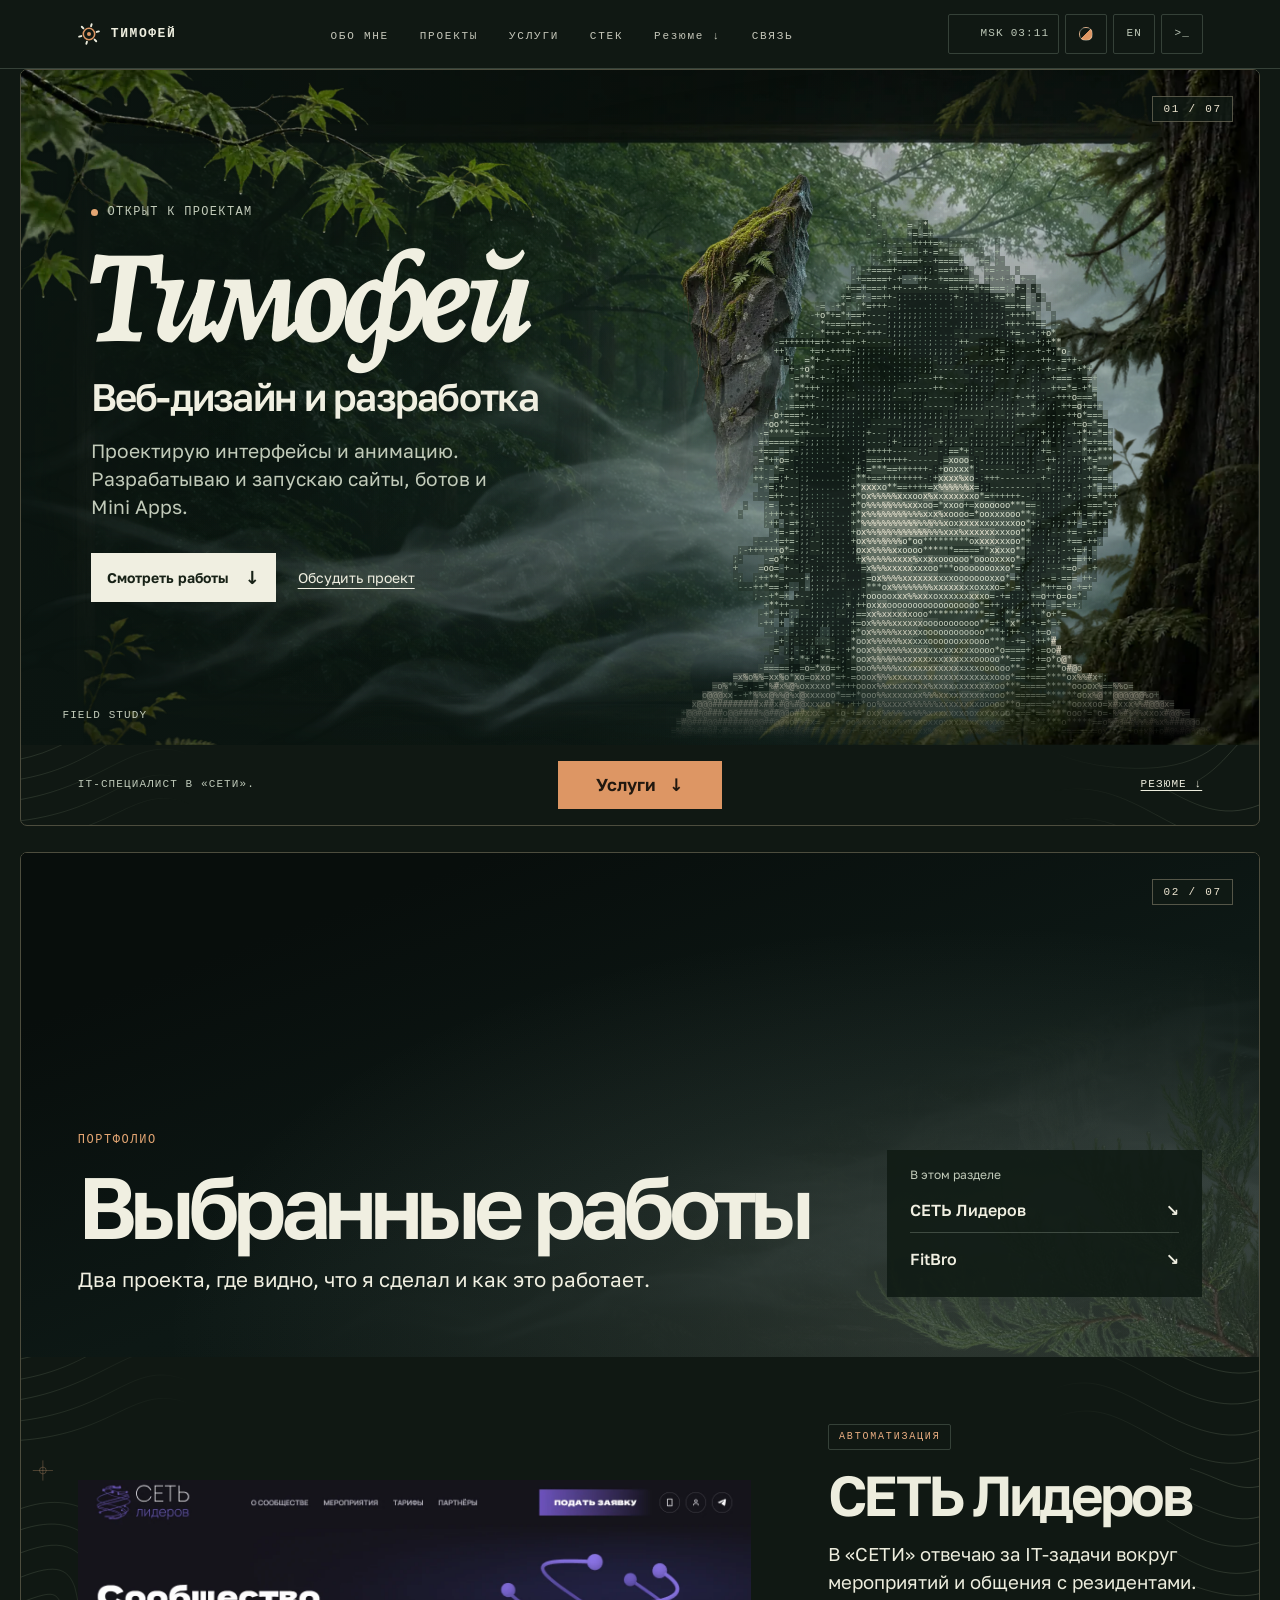
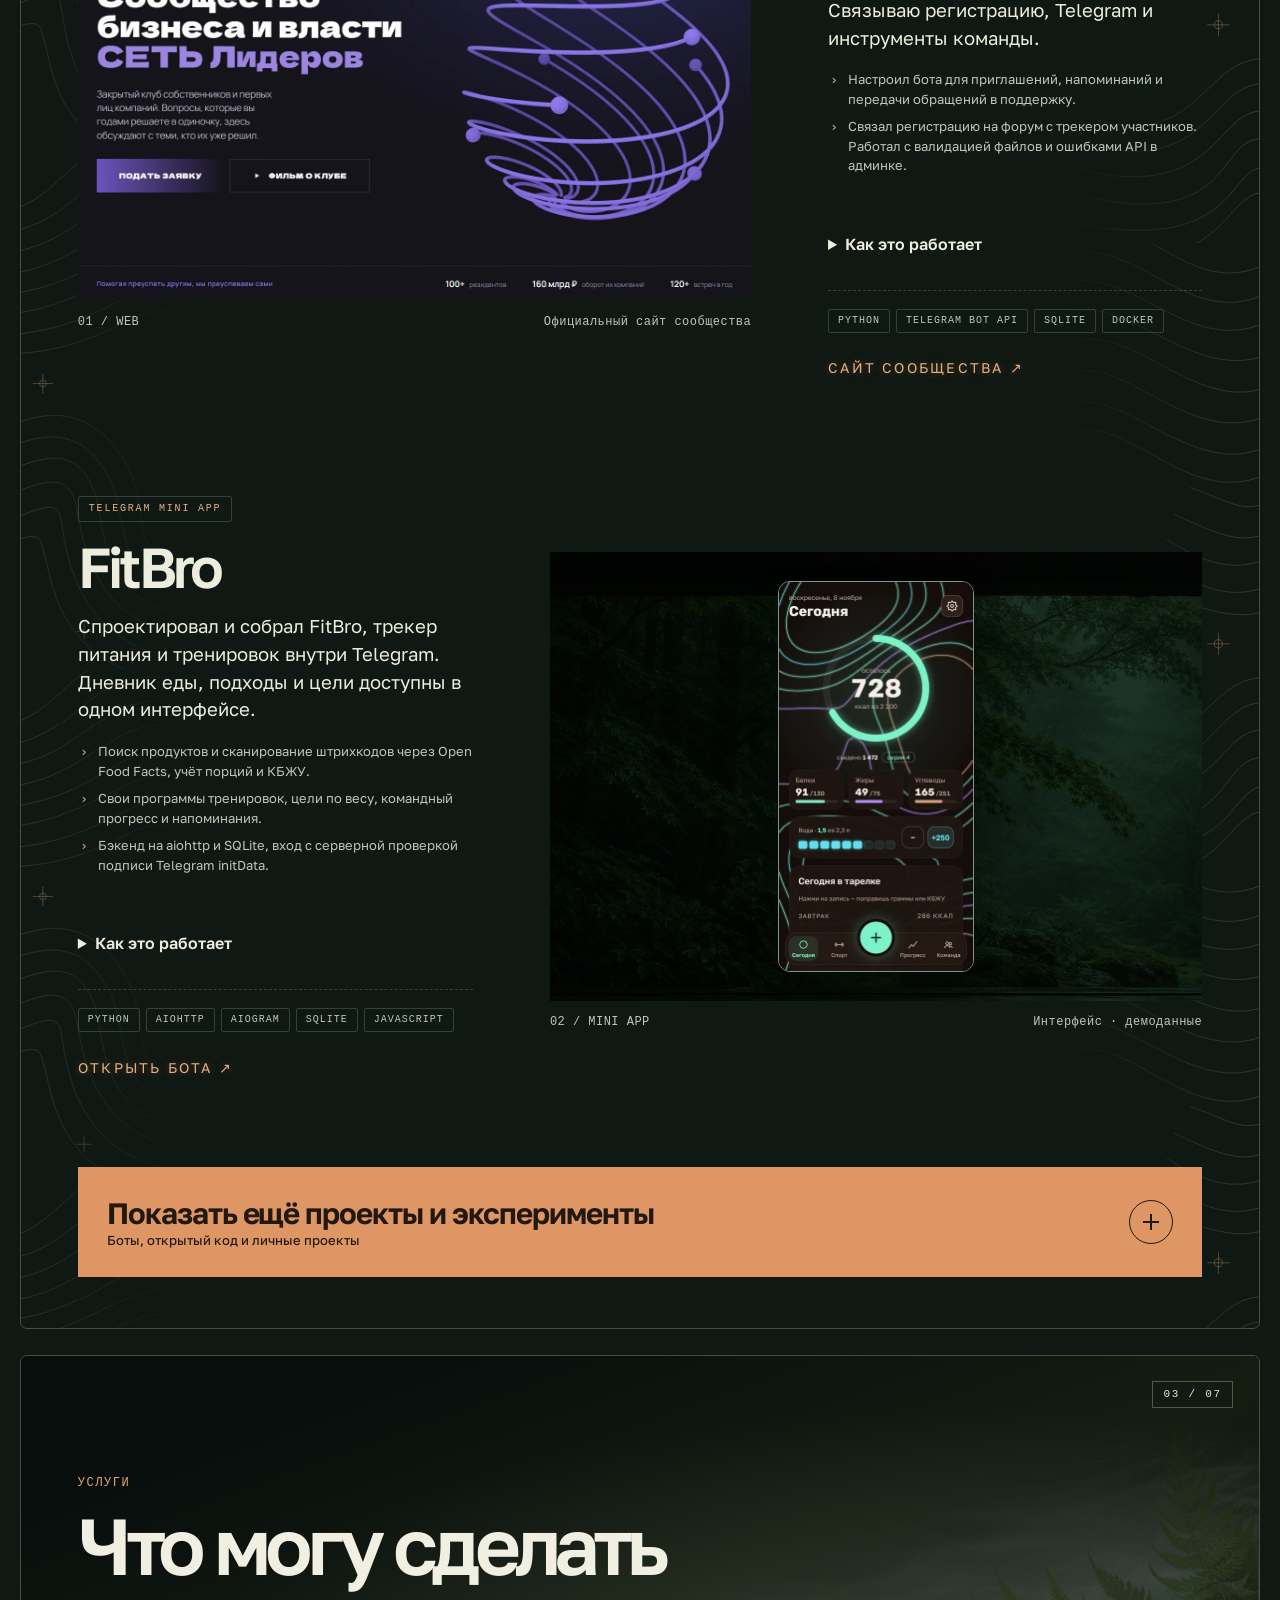
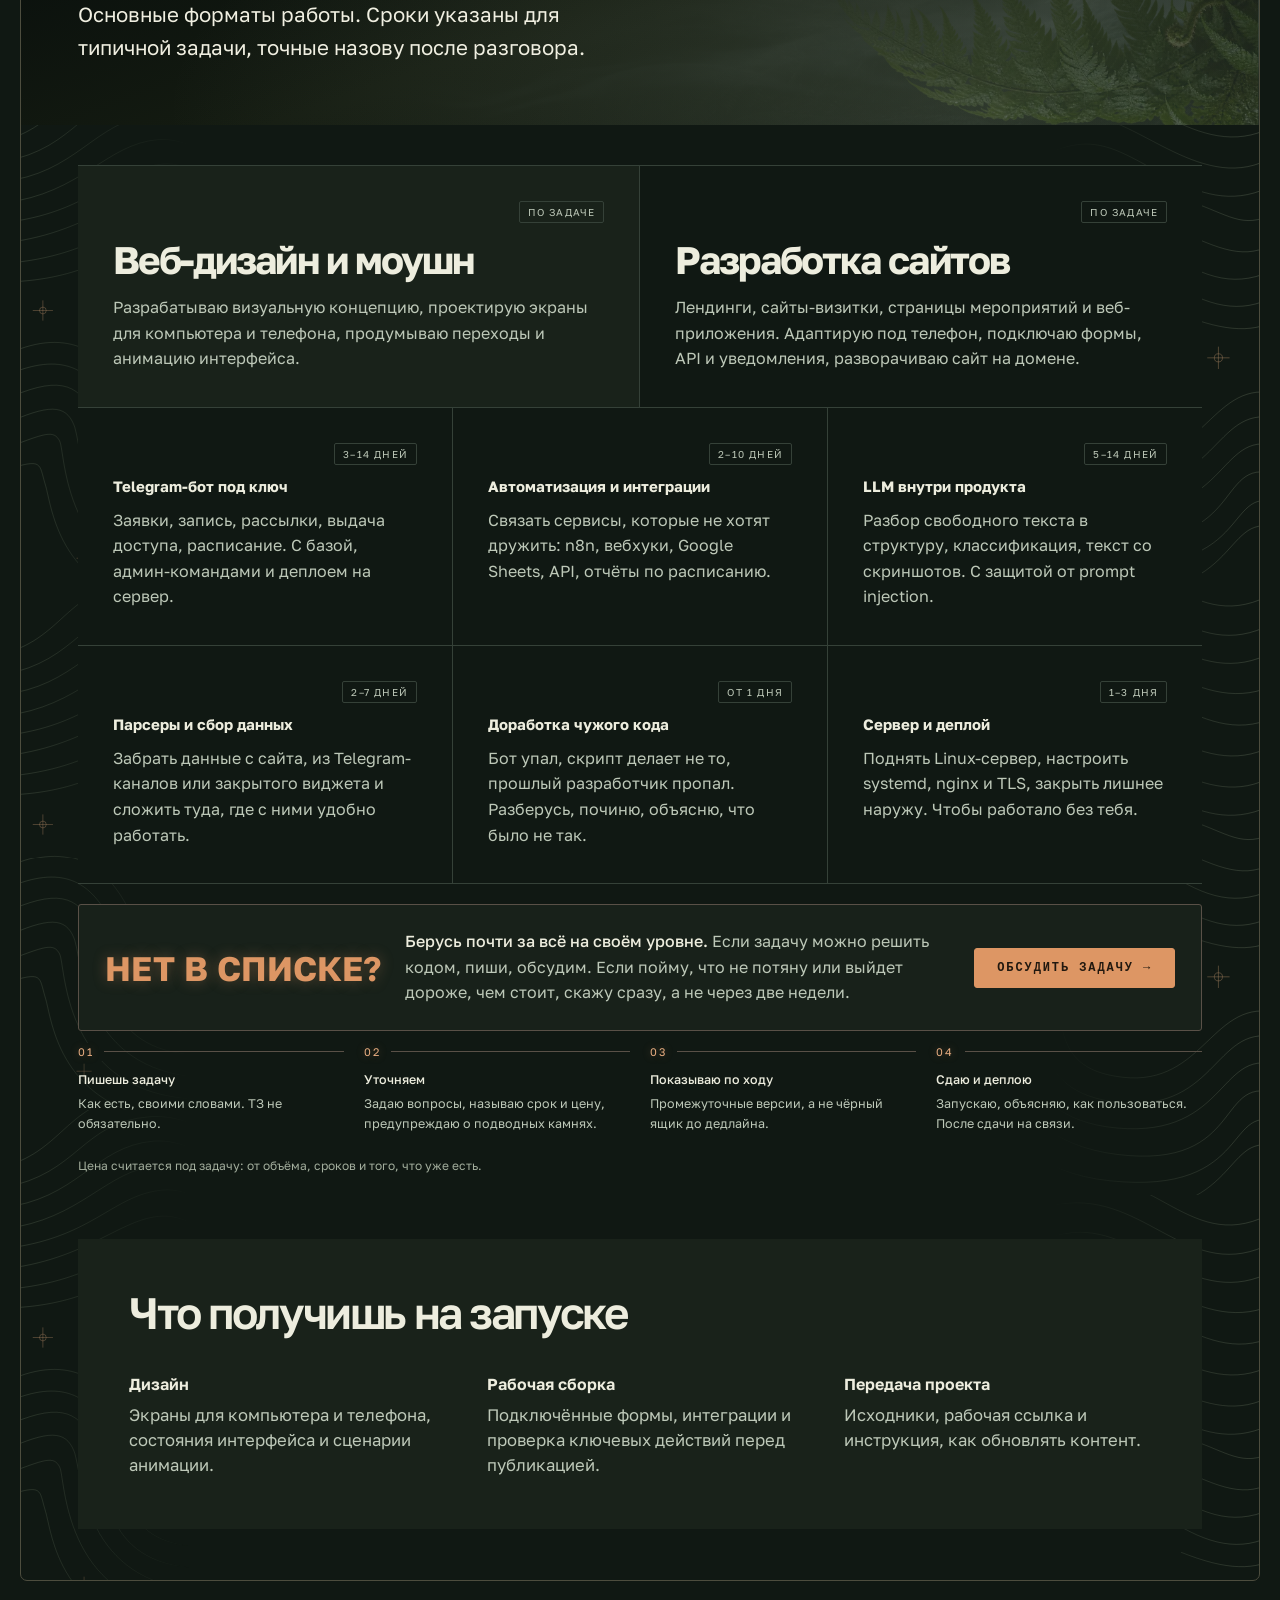
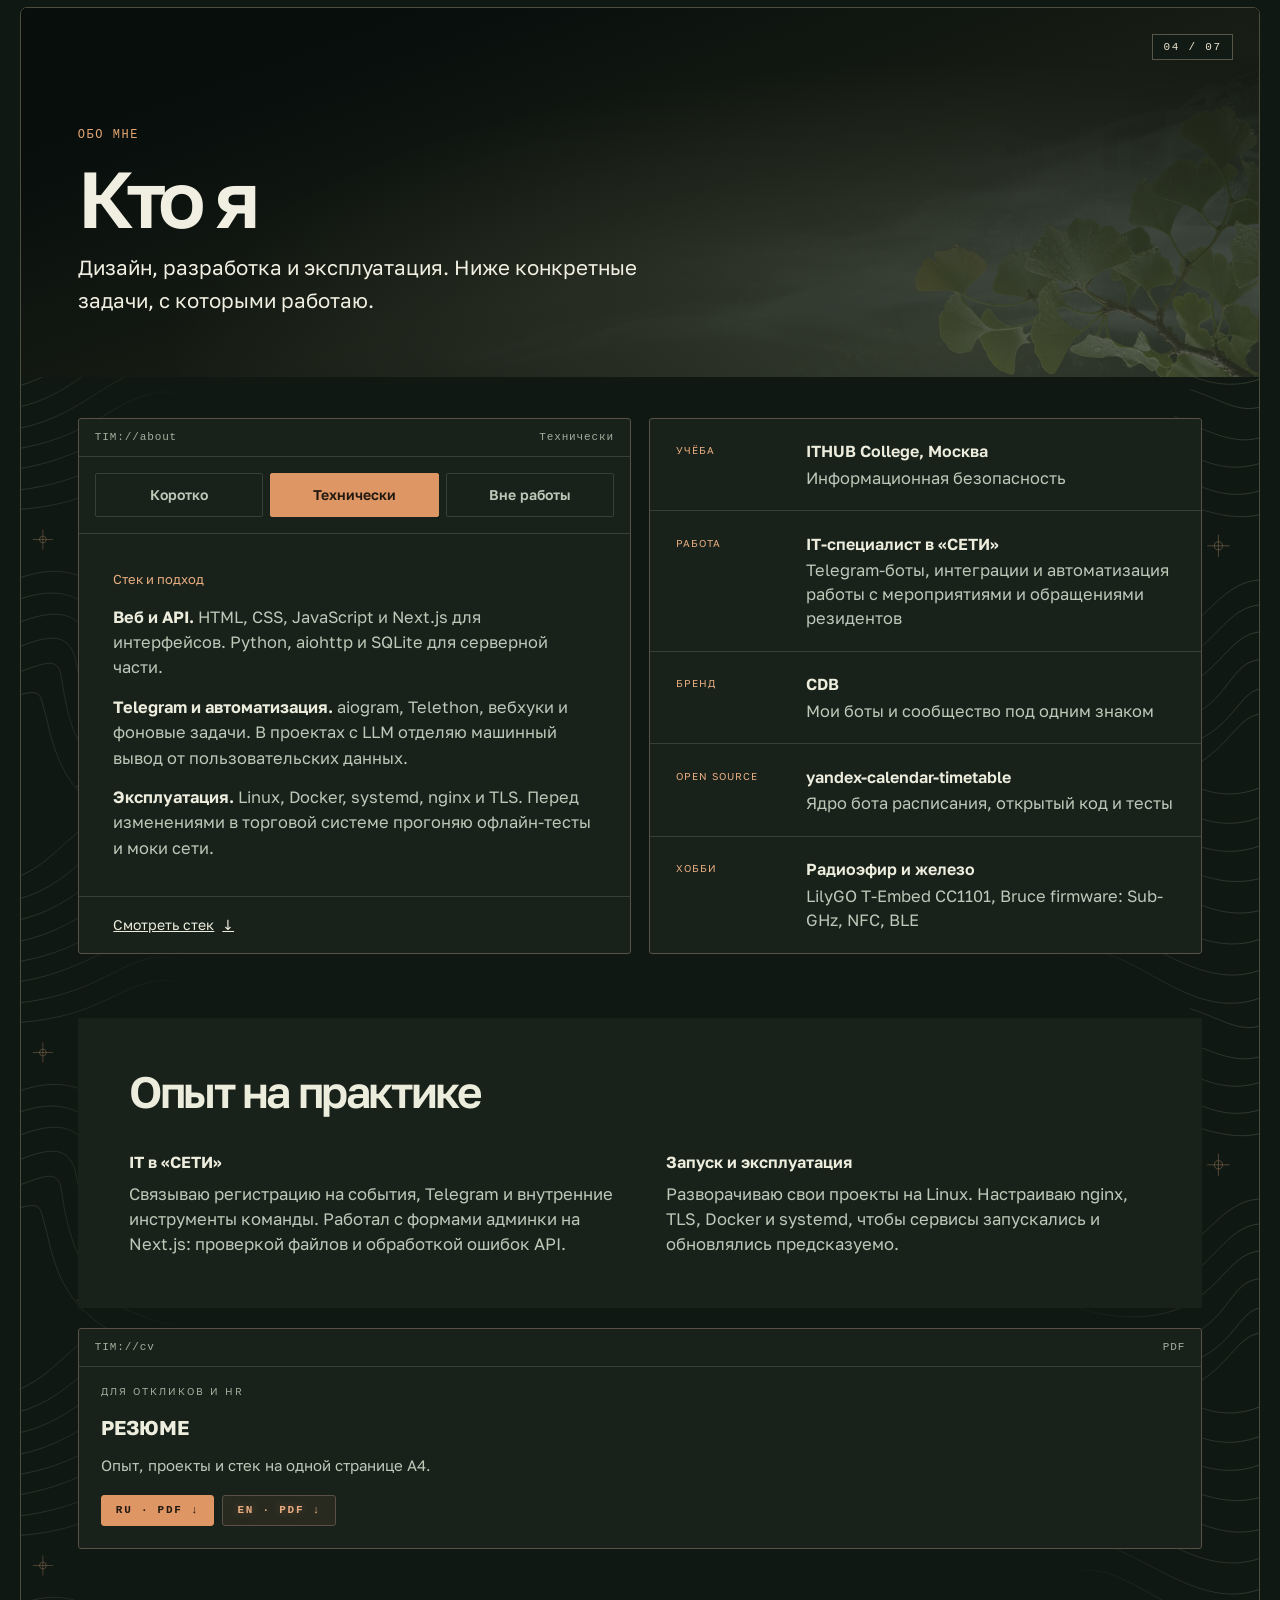
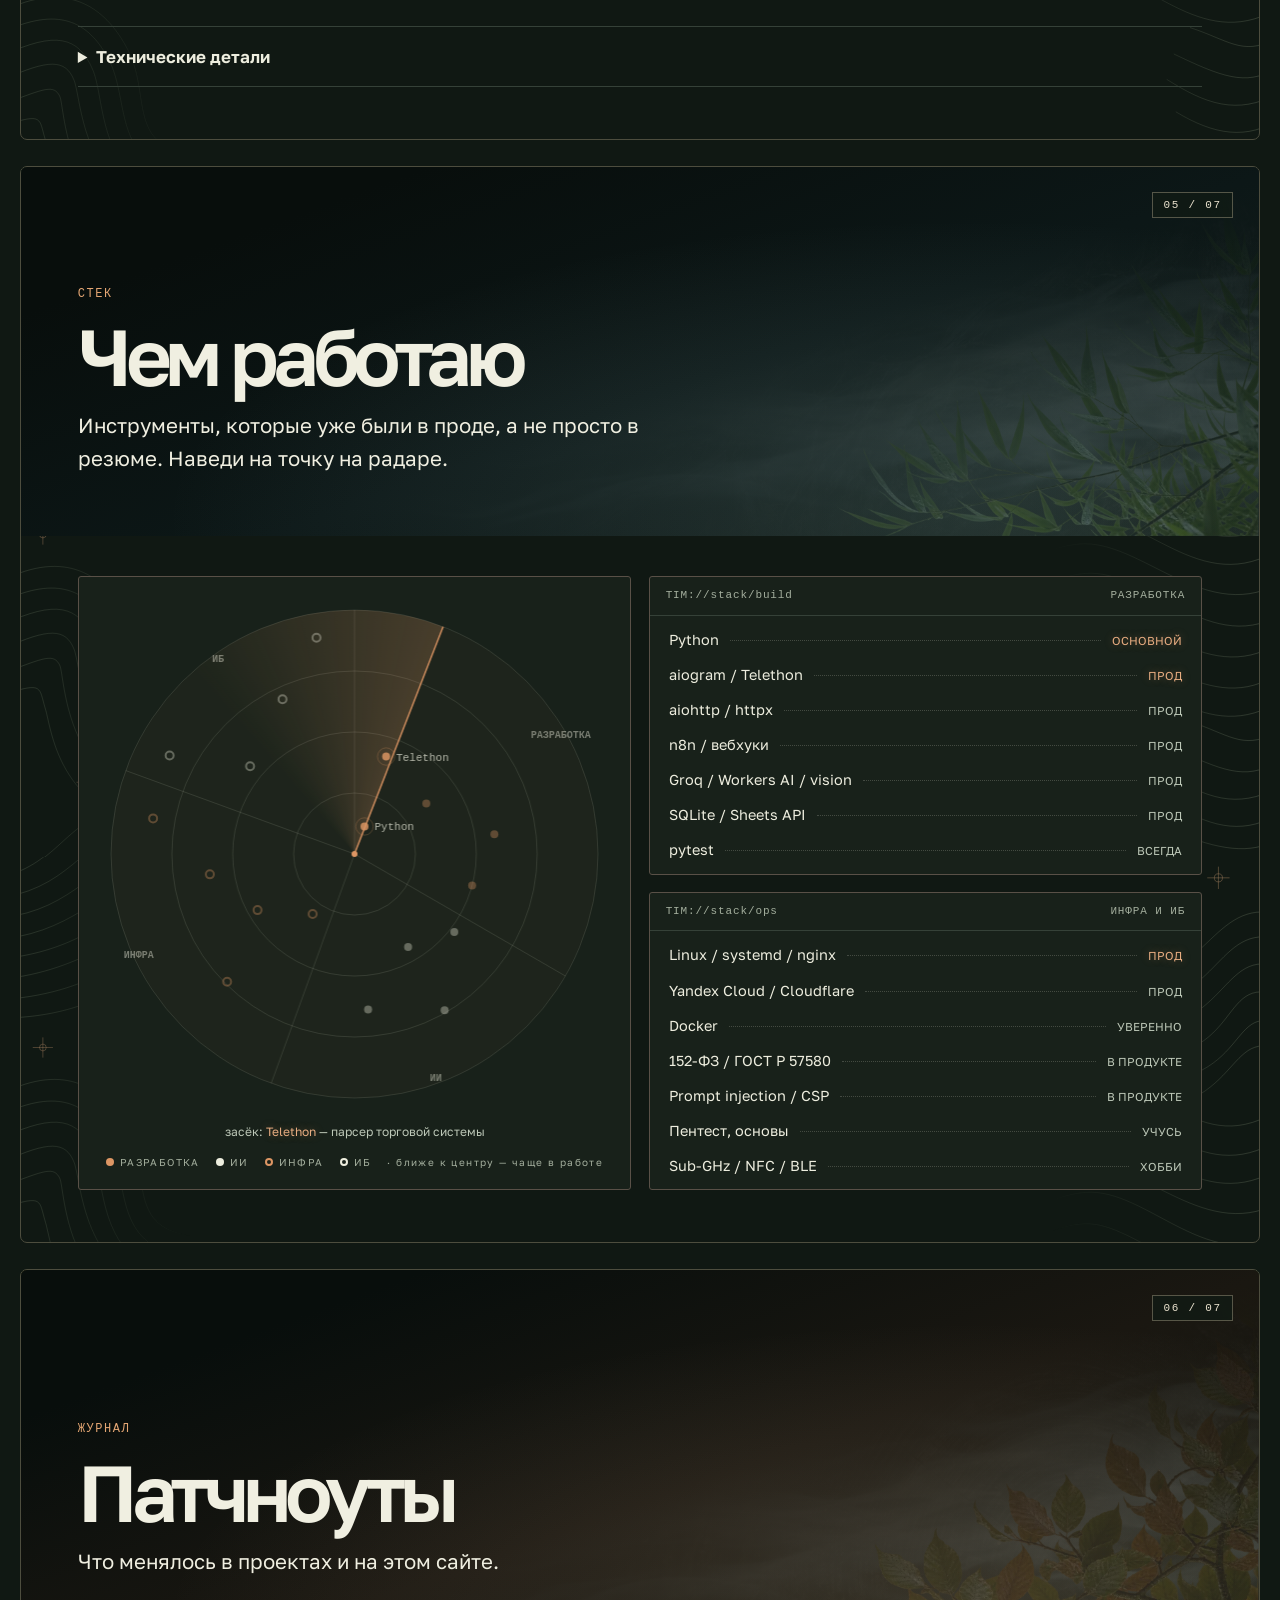
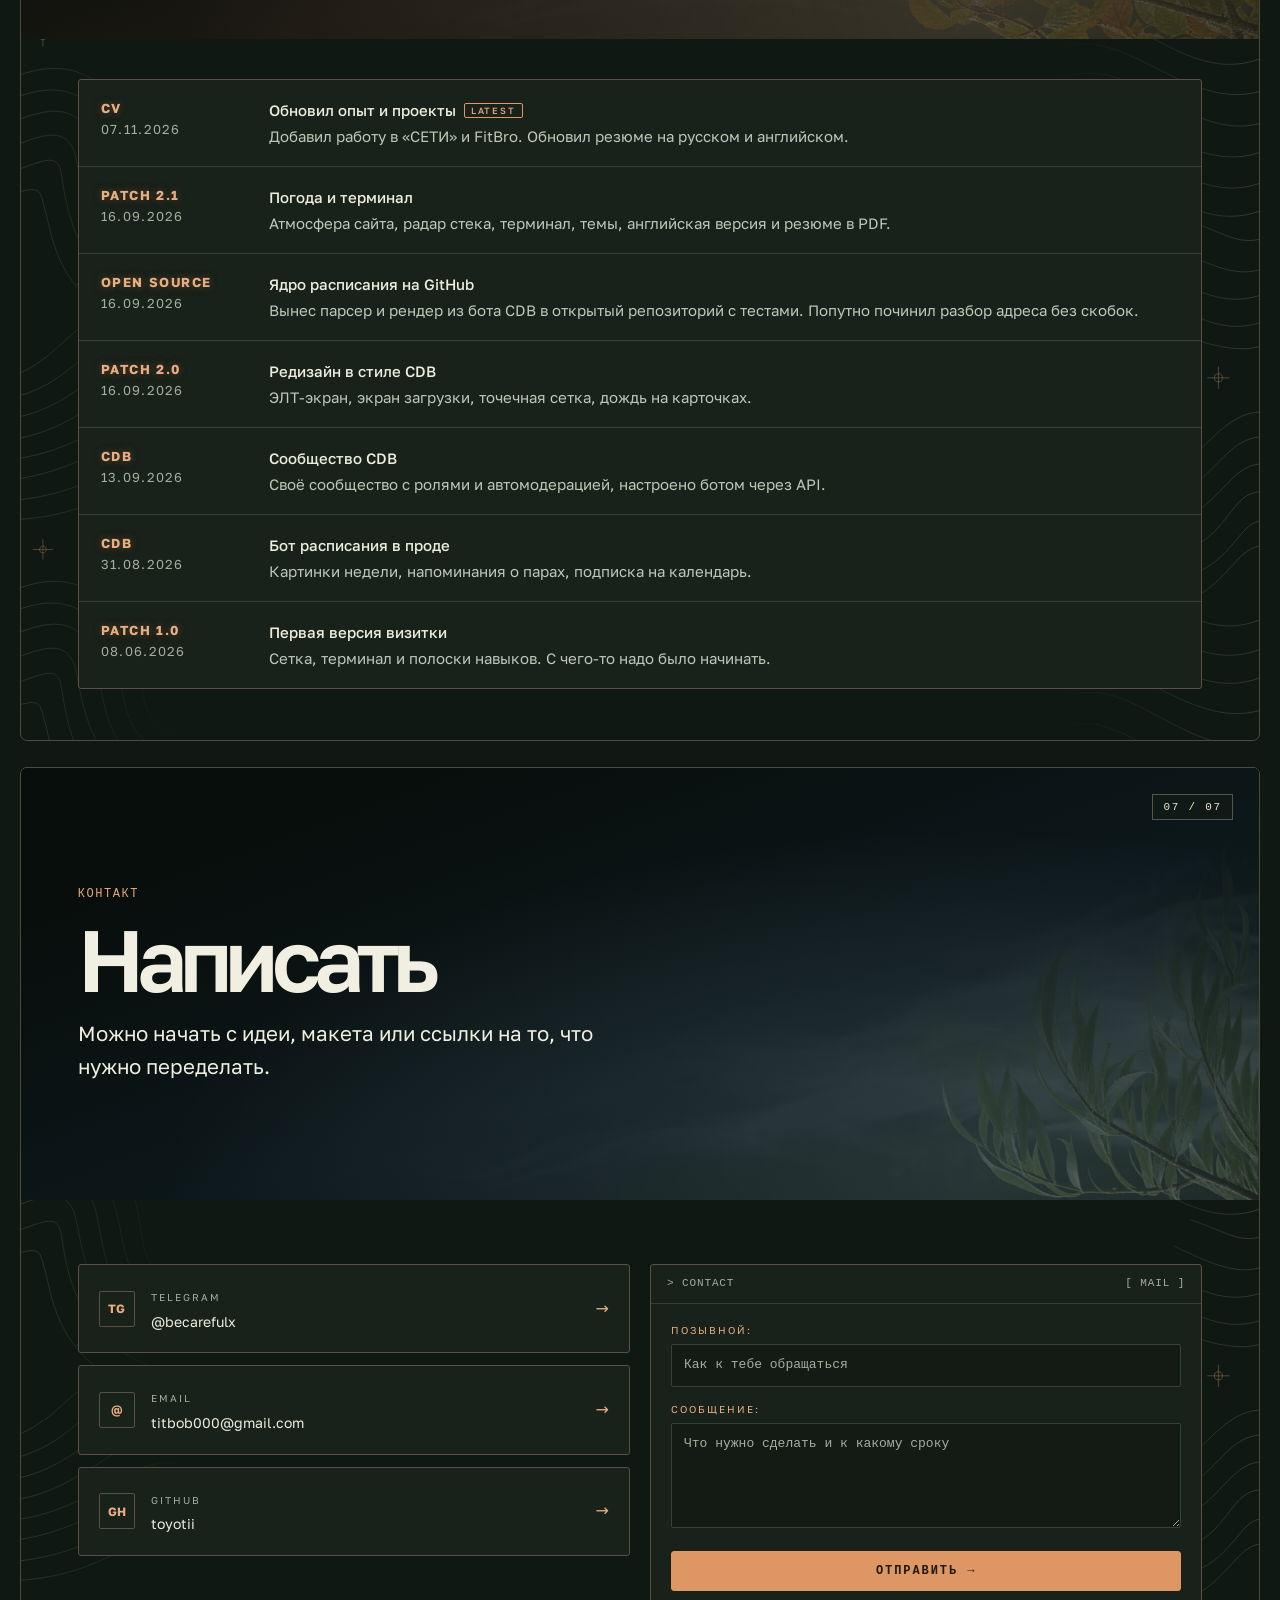
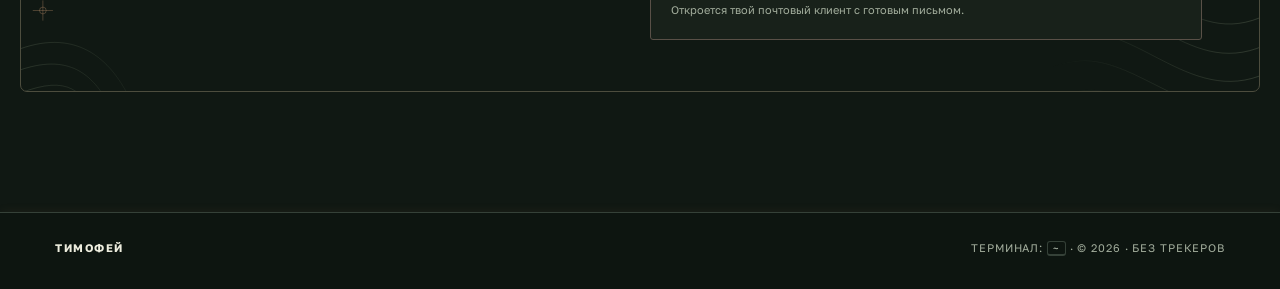
==== commit 001d0fcc: "Reveal forest scenes through textured mist and floating stone" ====
--- a/index.html
+++ b/index.html
@@ -21,7 +21,7 @@
   try { const t = localStorage.getItem('theme'); if (t) document.documentElement.dataset.theme = t; } catch (e) {}
 </script>
 <link rel="stylesheet" href="assets/site.css?v=20261108-scenes">
-<link rel="stylesheet" href="assets/field.css?v=20261109-trail">
+<link rel="stylesheet" href="assets/field.css?v=20261109-grove">
 </head>
 <body>
 <div class="vignette" aria-hidden="true"></div>
@@ -111,8 +111,9 @@
       <span class="field-deck-marker" aria-hidden="true">01 / 07</span>
       <div class="field-frame">
         <img class="field-landscape" src="assets/forest.webp" width="1536" height="1024" fetchpriority="high" alt="">
+        <div class="field-shade" aria-hidden="true"></div>
+        <img class="field-island field-island-spire" src="assets/trail-spire.webp" width="420" height="630" decoding="async" alt="">
         <div class="field-air" aria-hidden="true"></div>
-        <div class="field-shade" aria-hidden="true"></div>
         <div class="field-bough" aria-hidden="true"></div>
         <div class="field-entry" aria-hidden="true"></div>
         <div class="field-portrait">
@@ -144,8 +145,9 @@
       <div class="field-chapter field-chapter-work">
         <div class="field-chapter-media" aria-hidden="true">
           <img src="assets/forest-gate.webp" width="1536" height="1024" loading="lazy" decoding="async" alt="">
-          <div class="field-air"></div>
-        </div>
+        </div>
+        <img class="field-island field-island-slab" src="assets/trail-slab.webp" width="800" height="400" loading="lazy" decoding="async" alt="">
+        <div class="field-air" aria-hidden="true"></div>
         <div class="field-bough" aria-hidden="true"></div>
         <div class="field-chapter-copy">
           <div class="label" data-i18n="proj.label">Портфолио</div>
@@ -391,8 +393,8 @@
       <div class="field-chapter field-chapter-services field-chapter-compact">
         <div class="field-chapter-media" aria-hidden="true">
           <img src="assets/forest-services.webp" width="1440" height="960" loading="lazy" decoding="async" alt="">
-          <div class="field-air"></div>
-        </div>
+        </div>
+        <div class="field-air" aria-hidden="true"></div>
         <div class="field-bough" aria-hidden="true"></div>
         <div class="field-chapter-copy">
           <div class="label" data-i18n="svc.label">УСЛУГИ</div>
@@ -448,8 +450,8 @@
       <div class="field-chapter field-chapter-about field-chapter-compact">
         <div class="field-chapter-media" aria-hidden="true">
           <img src="assets/forest-about.webp" width="1440" height="960" loading="lazy" decoding="async" alt="">
-          <div class="field-air"></div>
-        </div>
+        </div>
+        <div class="field-air" aria-hidden="true"></div>
         <div class="field-bough" aria-hidden="true"></div>
         <div class="field-chapter-copy">
           <div class="label" data-i18n="about.label">ОБО МНЕ</div>
@@ -549,8 +551,8 @@
       <div class="field-chapter field-chapter-stack field-chapter-compact">
         <div class="field-chapter-media" aria-hidden="true">
           <img src="assets/forest-stack.webp" width="1440" height="960" loading="lazy" decoding="async" alt="">
-          <div class="field-air"></div>
-        </div>
+        </div>
+        <div class="field-air" aria-hidden="true"></div>
         <div class="field-bough" aria-hidden="true"></div>
         <div class="field-chapter-copy">
           <div class="label" data-i18n="stack.label">СТЕК</div>
@@ -605,8 +607,8 @@
       <div class="field-chapter field-chapter-log field-chapter-compact">
         <div class="field-chapter-media" aria-hidden="true">
           <img src="assets/forest-log.webp" width="1440" height="960" loading="lazy" decoding="async" alt="">
-          <div class="field-air"></div>
-        </div>
+        </div>
+        <div class="field-air" aria-hidden="true"></div>
         <div class="field-bough" aria-hidden="true"></div>
         <div class="field-chapter-copy">
           <div class="label" data-i18n="log.label">ЖУРНАЛ</div>
@@ -636,8 +638,8 @@
       <div class="field-chapter field-chapter-contact">
         <div class="field-chapter-media" aria-hidden="true">
           <img src="assets/forest-stream.webp" width="1536" height="508" loading="lazy" decoding="async" alt="">
-          <div class="field-air"></div>
-        </div>
+        </div>
+        <div class="field-air" aria-hidden="true"></div>
         <div class="field-bough" aria-hidden="true"></div>
         <div class="field-chapter-copy">
           <div class="label" data-i18n="ct.label">Контакт</div>
--- a/assets/field.css
+++ b/assets/field.css
@@ -576,6 +576,7 @@
     linear-gradient(0deg, #0a130ed6, transparent 52%);
 }
 .field-chapter-contact .field-chapter-media img { object-position: center 56%; }
+.field-chapter-copy, .field-work-index { z-index: 2; }
 .field-site .field-chapter .label { color: var(--field-orange); }
 .field-site .field-chapter .h2 { font-size: clamp(43px, 6.8vw, 104px); }
 .field-site .field-chapter .lead { margin: 0; max-width: 44ch; color: var(--field-ink); }
@@ -739,7 +740,7 @@
 }
 .field-chapter::after {
   inset: auto 0 0 auto;
-  z-index: -1;
+  z-index: 0;
   width: min(44%, 560px);
   aspect-ratio: 3 / 2;
   background: var(--field-leaf) left top / contain no-repeat;
@@ -751,11 +752,11 @@
   pointer-events: none;
 }
 .field-bough {
+  z-index: 0;
   background: var(--field-leaf, url("forest-bough.webp")) left top / min(72%, 850px) auto no-repeat;
   opacity: .83;
 }
 .field-chapter .field-bough {
-  z-index: -1;
   background-size: min(61%, 700px) auto;
   opacity: .72;
 }
@@ -793,10 +794,26 @@
 }
 .field-air::before, .field-air::after { content: ""; }
 .field-air::before {
-  inset: -18%;
+  inset: -17% -15% -12%;
   background:
-    radial-gradient(ellipse at 72% 27%, color-mix(in srgb, var(--field-scene-air) 35%, transparent), transparent 57%),
-    radial-gradient(ellipse at 64% 79%, color-mix(in srgb, var(--field-scene-air) 21%, transparent), transparent 52%);
+    url("trail-mist.webp") center / 100% 100% no-repeat,
+    radial-gradient(ellipse at 76% 55%, color-mix(in srgb, var(--field-scene-air) 19%, transparent), transparent 58%);
+  mask-image: linear-gradient(90deg, #0001 9%, #0006 41%, #000 76%);
+  opacity: .77;
+}
+.field-island {
+  position: absolute;
+  z-index: 0;
+  height: auto;
+  pointer-events: none;
+}
+.field-island-spire {
+  inset: 13% 31% auto auto;
+  width: min(20%, 286px);
+}
+.field-island-slab {
+  inset: auto 10% 29% auto;
+  width: min(40%, 640px);
 }
 .field-air::after {
   background:
@@ -848,13 +865,17 @@
   .field-chapter-contact { min-height: clamp(250px, 38svh, 340px); }
   .field-bough { background-size: min(92%, 520px) auto; opacity: .68; }
   .field-chapter .field-bough { background-size: min(76%, 440px) auto; }
+  .field-island-slab { inset: 4% -4% auto auto; width: min(53%, 420px); }
+}
+@media (max-width: 760px) {
+  .field-island-spire { inset: 12% auto auto -4%; width: 35%; }
 }
 
 @media (prefers-reduced-motion: no-preference) {
   @supports (animation-timeline: view()) and (animation-range: entry 0% cover 55%) {
     .field-hero { view-timeline: --field-opening block; view-timeline-inset: var(--field-deck-nav) 0; }
     .field-landscape, .field-frame .field-air::before, .field-frame .field-air::after,
-    .field-frame .field-bough, .field-portrait img {
+    .field-frame .field-bough, .field-portrait img, .field-island-spire {
       animation: auto linear both;
       animation-timeline: --field-opening;
       animation-range: exit 0% exit 76%;
@@ -864,23 +885,24 @@
     .field-frame .field-air::after { animation-name: field-opening-motes; }
     .field-frame .field-bough { animation-name: field-opening-bough; }
     .field-portrait img { animation-name: field-opening-portrait; }
+    .field-island-spire { animation-name: field-opening-spire; }
 
     .field-chapter { view-timeline: --field-arrival block; }
     .field-chapter::before {
       content: "";
       position: absolute;
       inset: 0;
+      z-index: 1;
       pointer-events: none;
       background:
         radial-gradient(ellipse at 77% 95%, color-mix(in srgb, var(--field-scene-air) 20%, transparent), transparent 60%),
         linear-gradient(160deg, #080e0c 18%, var(--field-scene-shadow) 56%, #0a120e95);
-      animation: field-arrival-veil var(--ease-out) both;
+      animation: field-arrival-veil linear both;
       animation-timeline: --field-arrival;
-      animation-range: entry 0% entry 93%;
+      animation-range: entry 0% cover 48%;
     }
-    .field-chapter-copy, .field-work-index { z-index: 1; }
     .field-chapter-media img, .field-chapter .field-air::before, .field-chapter .field-air::after,
-    .field-chapter .field-bough {
+    .field-chapter .field-bough, .field-island-slab {
       animation: auto linear both;
       animation-timeline: --field-arrival;
       animation-range: entry 0% exit 100%;
@@ -889,21 +911,27 @@
     .field-chapter .field-air::before { animation-name: field-arrival-mist; }
     .field-chapter .field-air::after { animation-name: field-arrival-motes; }
     .field-chapter .field-bough { animation-name: field-arrival-bough; }
+    .field-island-slab { animation-name: field-arrival-slab; }
   }
 }
 
 @keyframes field-opening-landscape { to { transform: translateY(34%) scale(1.14); } }
-@keyframes field-opening-mist { to { transform: translate(-7%, -14%); opacity: .45; } }
+@keyframes field-opening-mist { to { transform: translate(-22%, -15%) scale(1.12); opacity: .58; } }
 @keyframes field-opening-motes { to { transform: translate(8%, -16%); opacity: .32; } }
 @keyframes field-opening-bough { to { transform: translate(-9%, -46%) scale(1.12); } }
 @keyframes field-opening-portrait { to { transform: translateY(12%); } }
+@keyframes field-opening-spire {
+  from { transform: rotate(8deg); }
+  to { transform: translate(24%, -49%) rotate(-9deg) scale(1.18); }
+}
 @keyframes field-arrival-landscape {
-  from { transform: translateY(-16%) scale(1.34); }
-  to { transform: translateY(16%) scale(1.34); }
+  from { transform: translateY(-18%) scale(1.38); }
+  to { transform: translateY(18%) scale(1.38); }
 }
 @keyframes field-arrival-mist {
-  from { transform: translate(8%, 11%); opacity: .55; }
-  to { transform: translate(-9%, -12%); opacity: .9; }
+  0% { transform: translate(19%, 9%) scale(1.06); opacity: .92; }
+  48% { opacity: .88; }
+  100% { transform: translate(-23%, -14%) scale(1.13); opacity: .5; }
 }
 @keyframes field-arrival-motes {
   from { transform: translate(-8%, 14%); opacity: .32; }
@@ -913,9 +941,15 @@
   from { transform: translate(-11%, 11%) scale(1.12); }
   to { transform: translate(1%, -34%) scale(1.16); }
 }
+@keyframes field-arrival-slab {
+  from { transform: translate(19%, 28%) rotate(-8deg) scale(.86); }
+  to { transform: translate(-19%, -43%) rotate(5deg) scale(1.13); }
+}
 @keyframes field-arrival-veil {
-  from { transform: translateY(0); opacity: 1; }
-  to { transform: translateY(-42%); opacity: 0; }
+  0% { transform: translateY(0); opacity: .92; }
+  28% { opacity: .76; }
+  72% { opacity: .24; }
+  100% { transform: translateY(-33%); opacity: 0; }
 }
 
 /* The chapters share the document scroll and keep their own clipped parallax. */
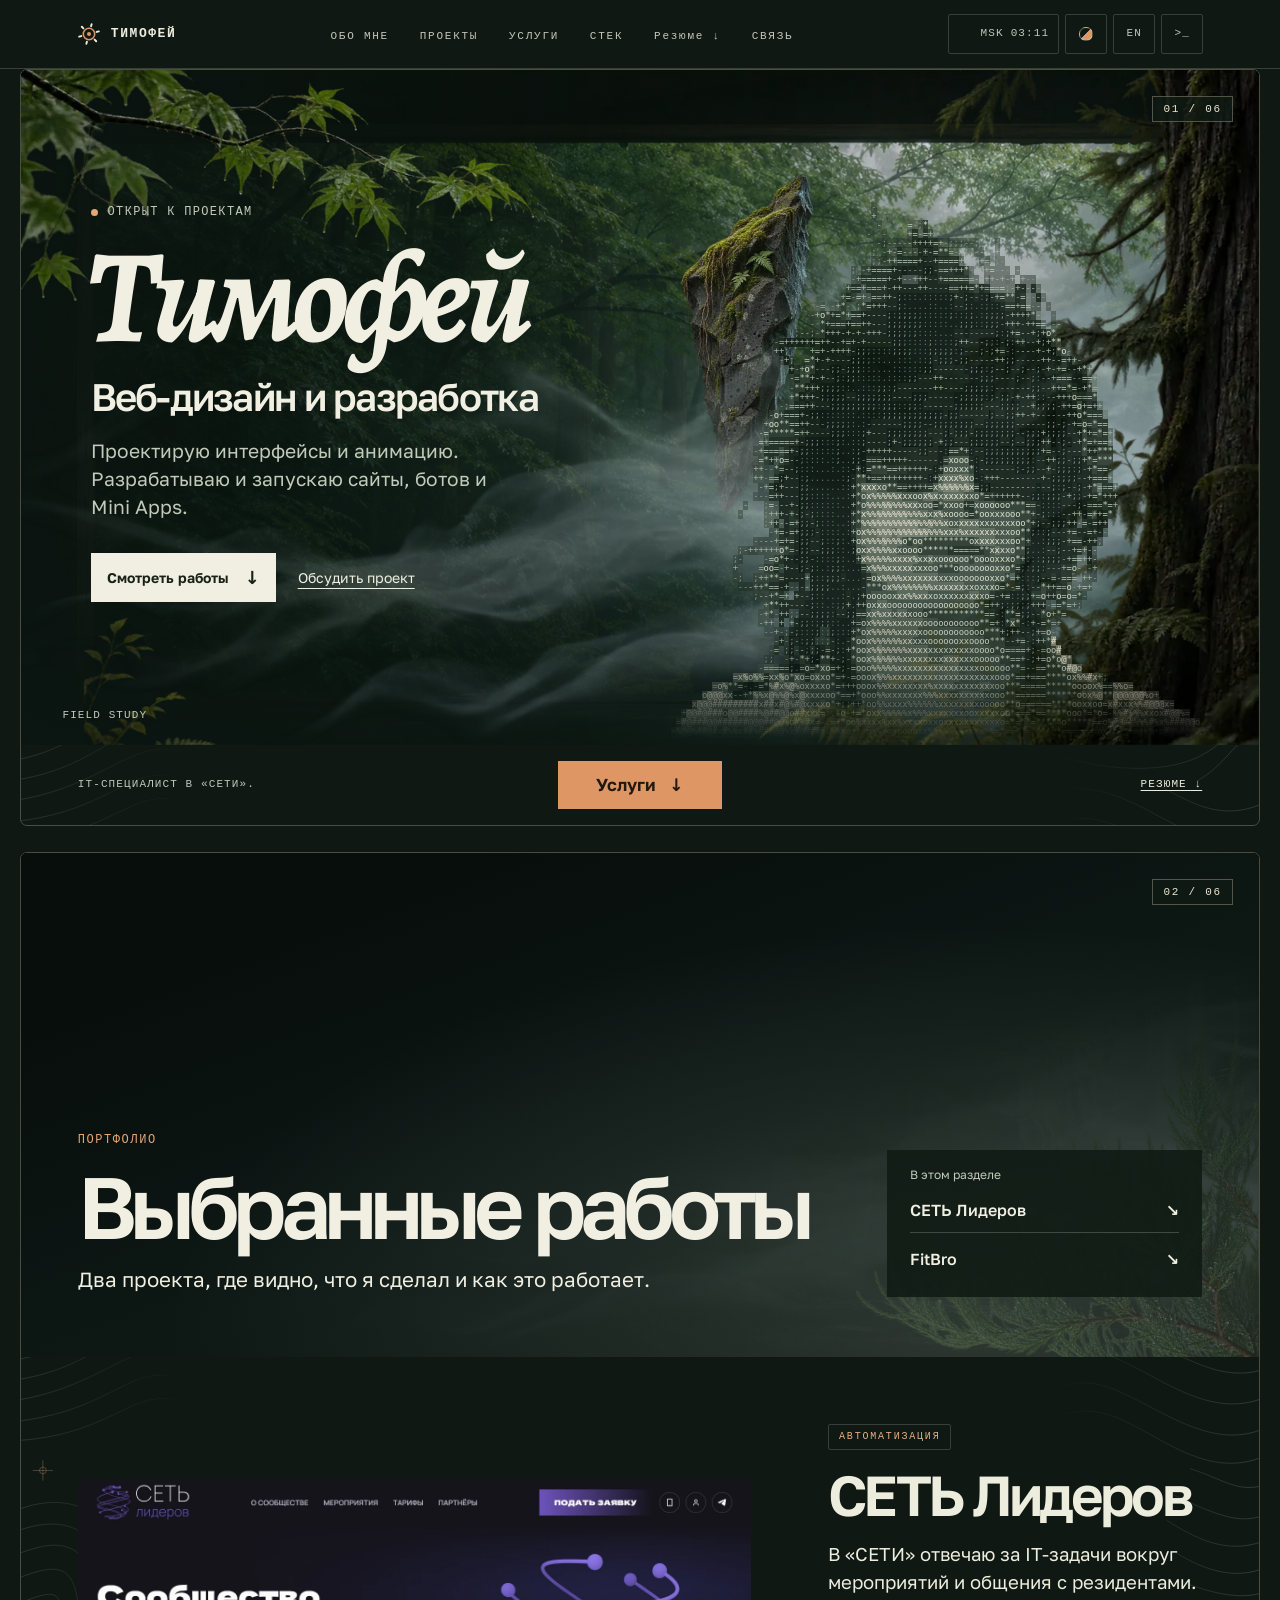
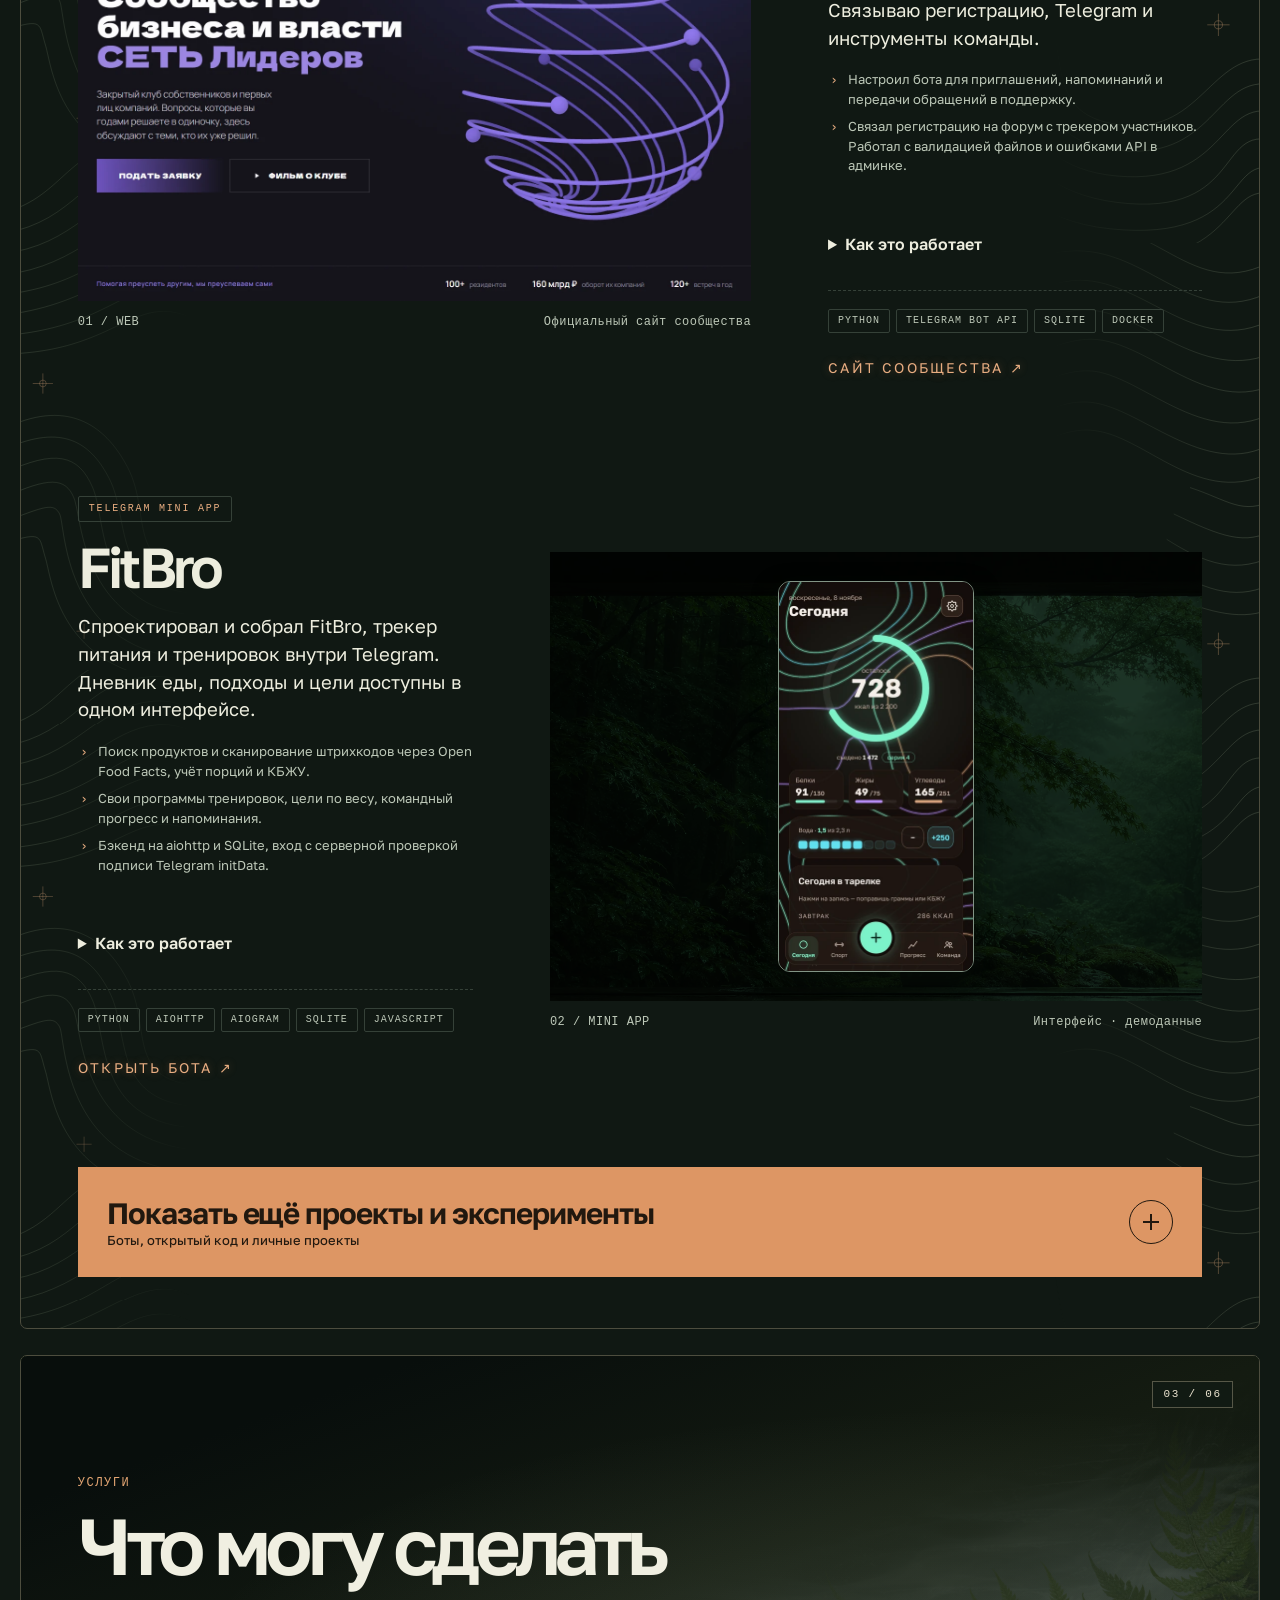
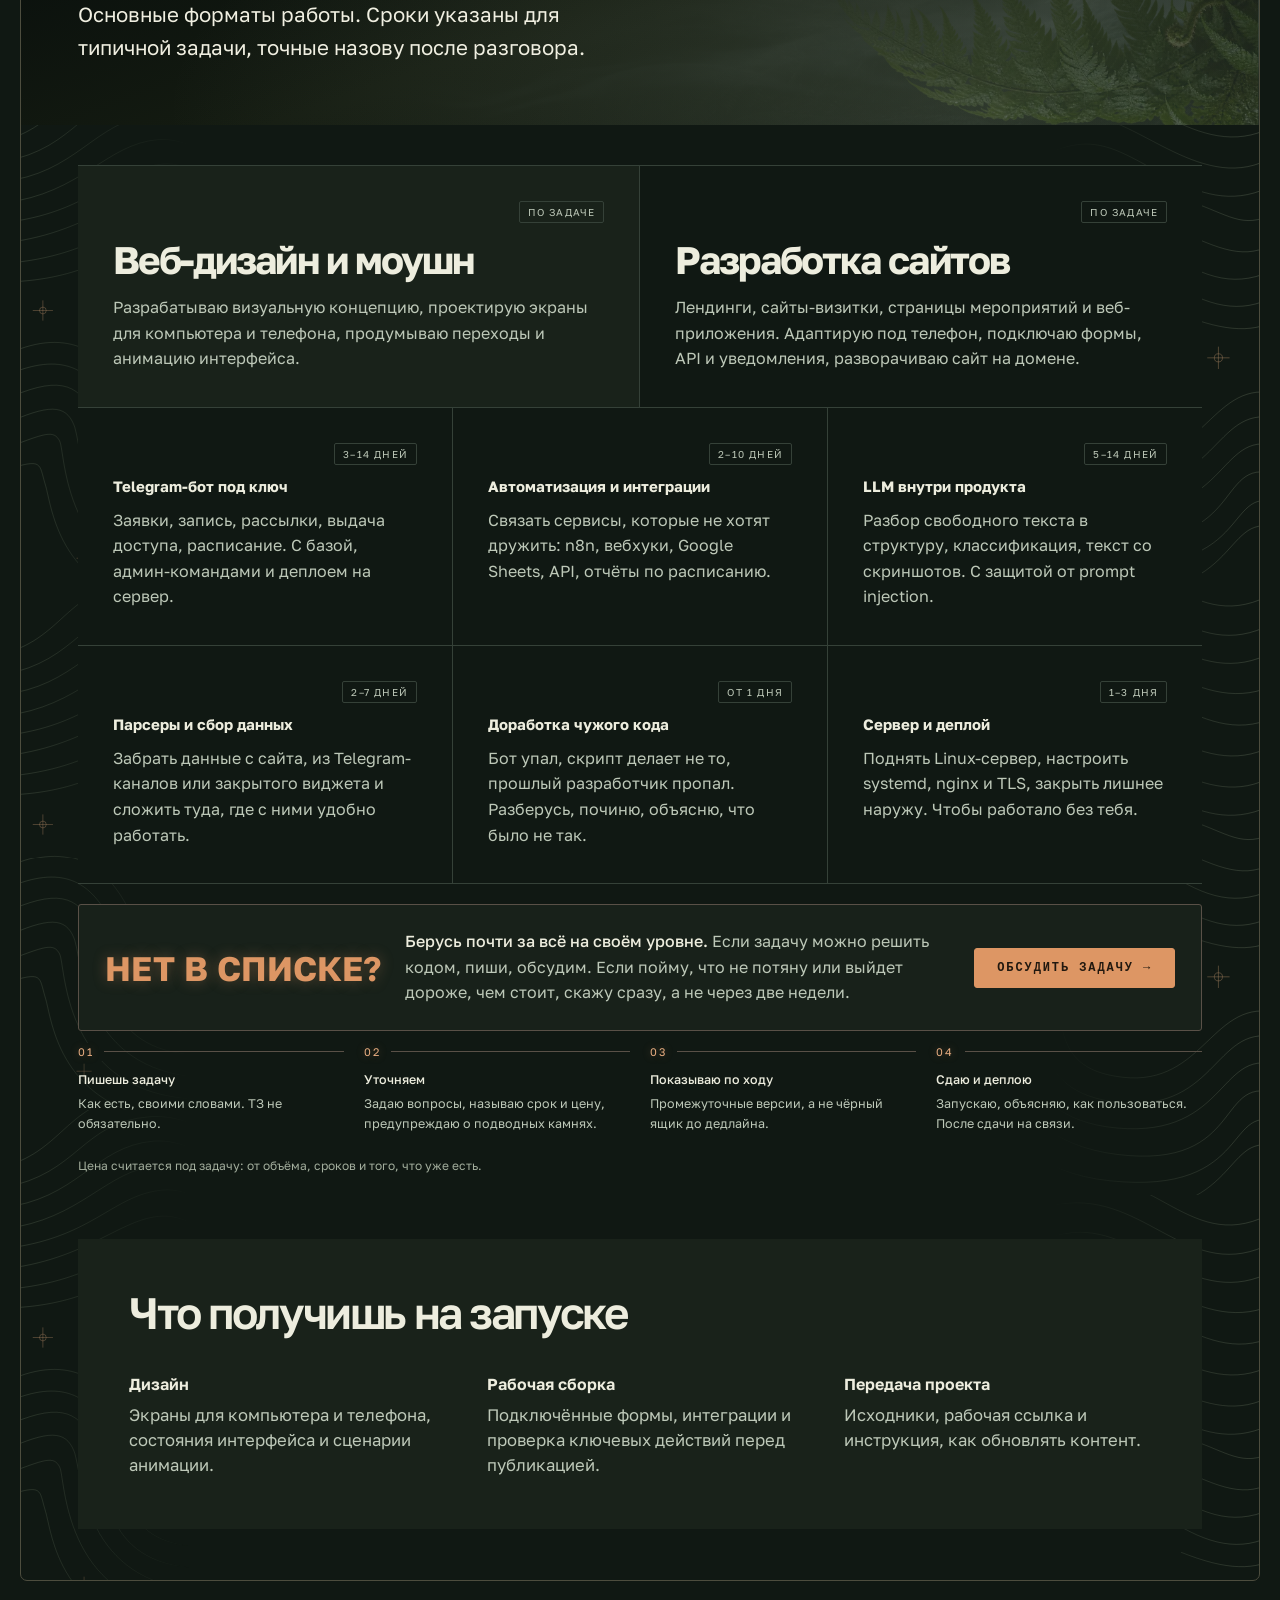
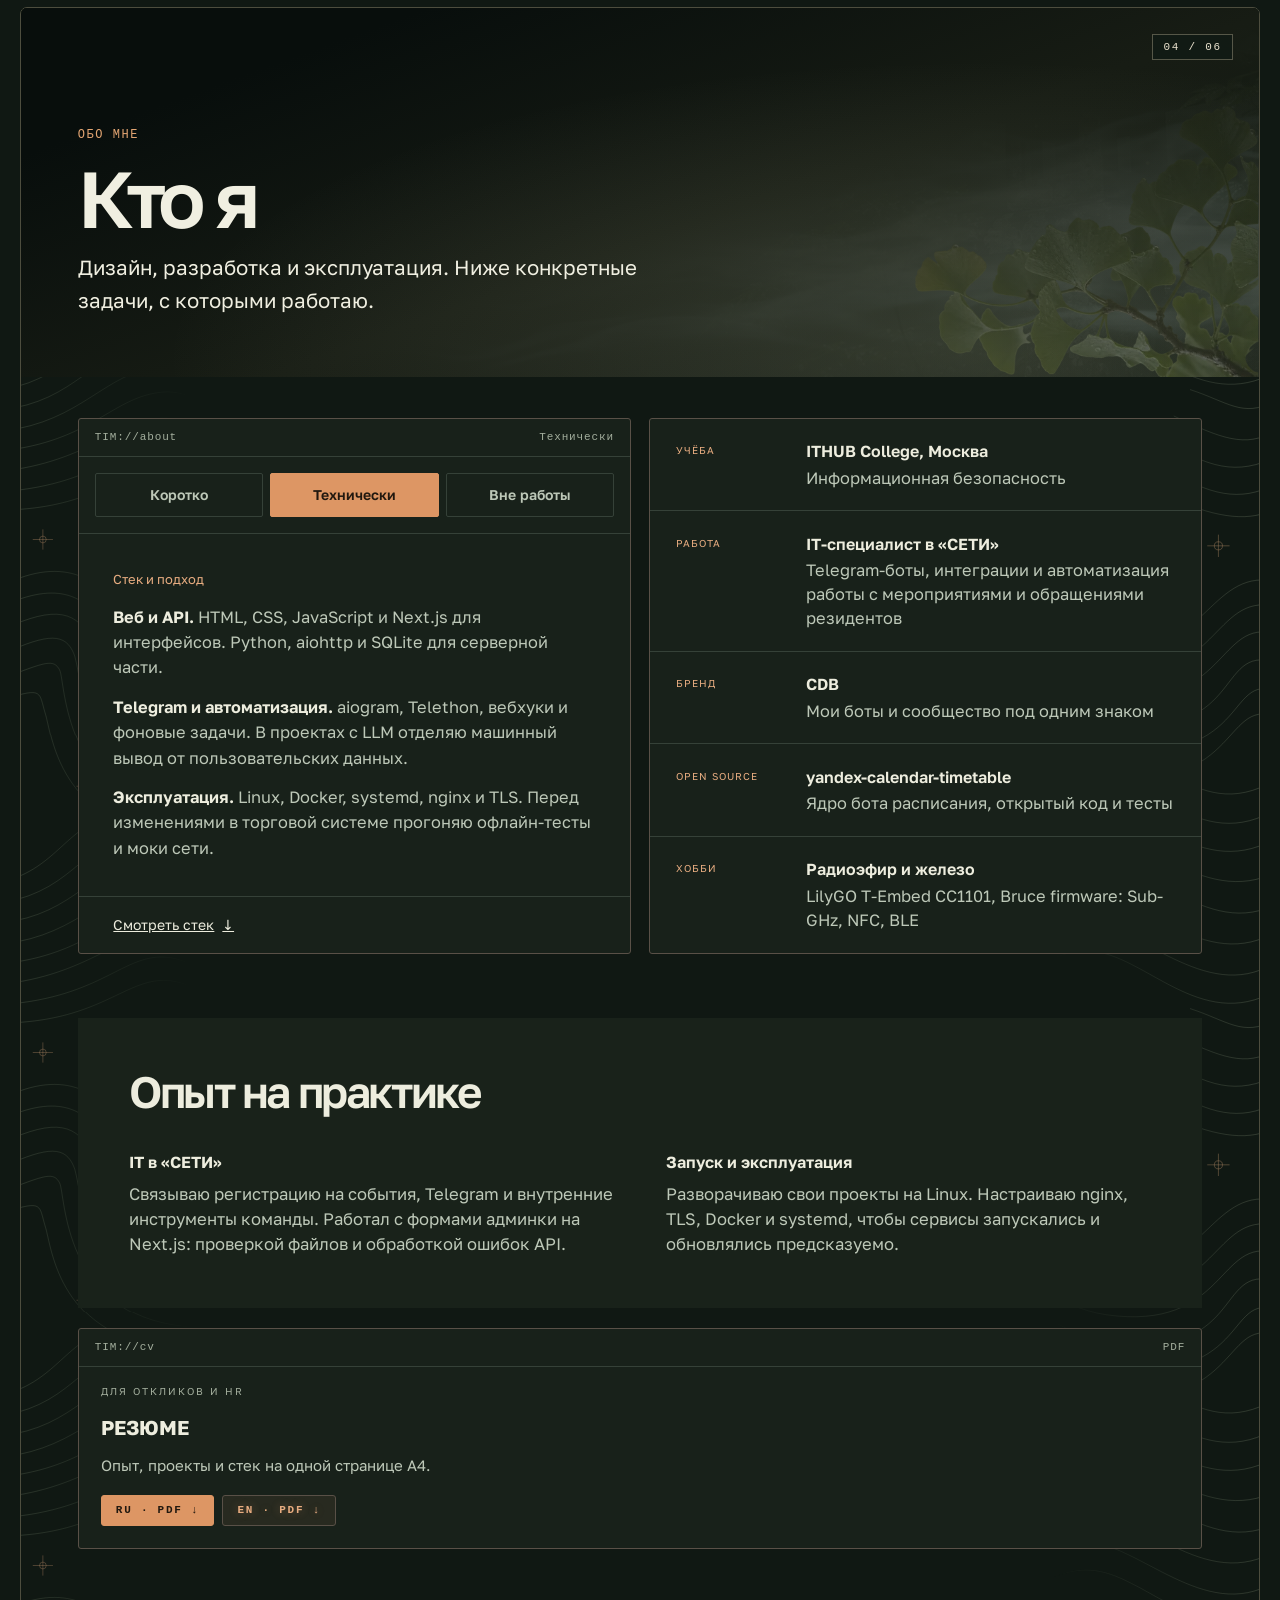
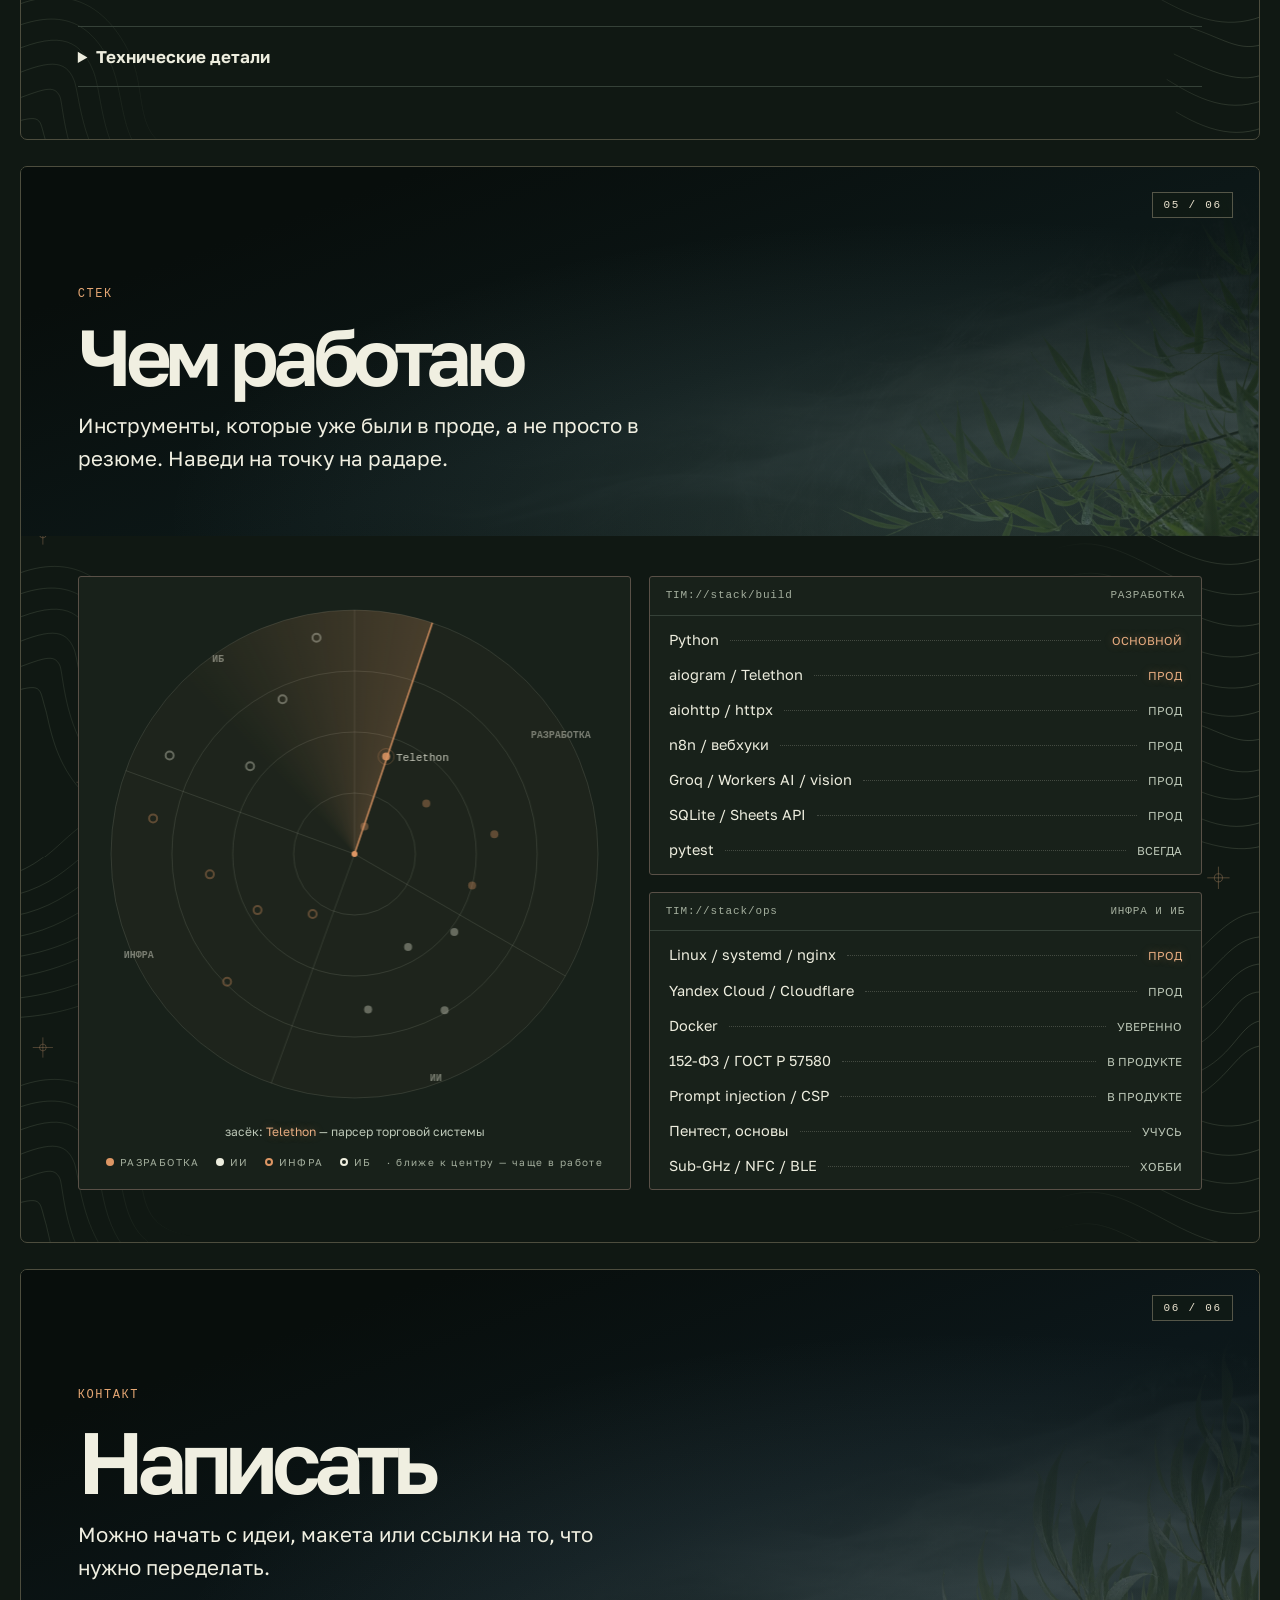
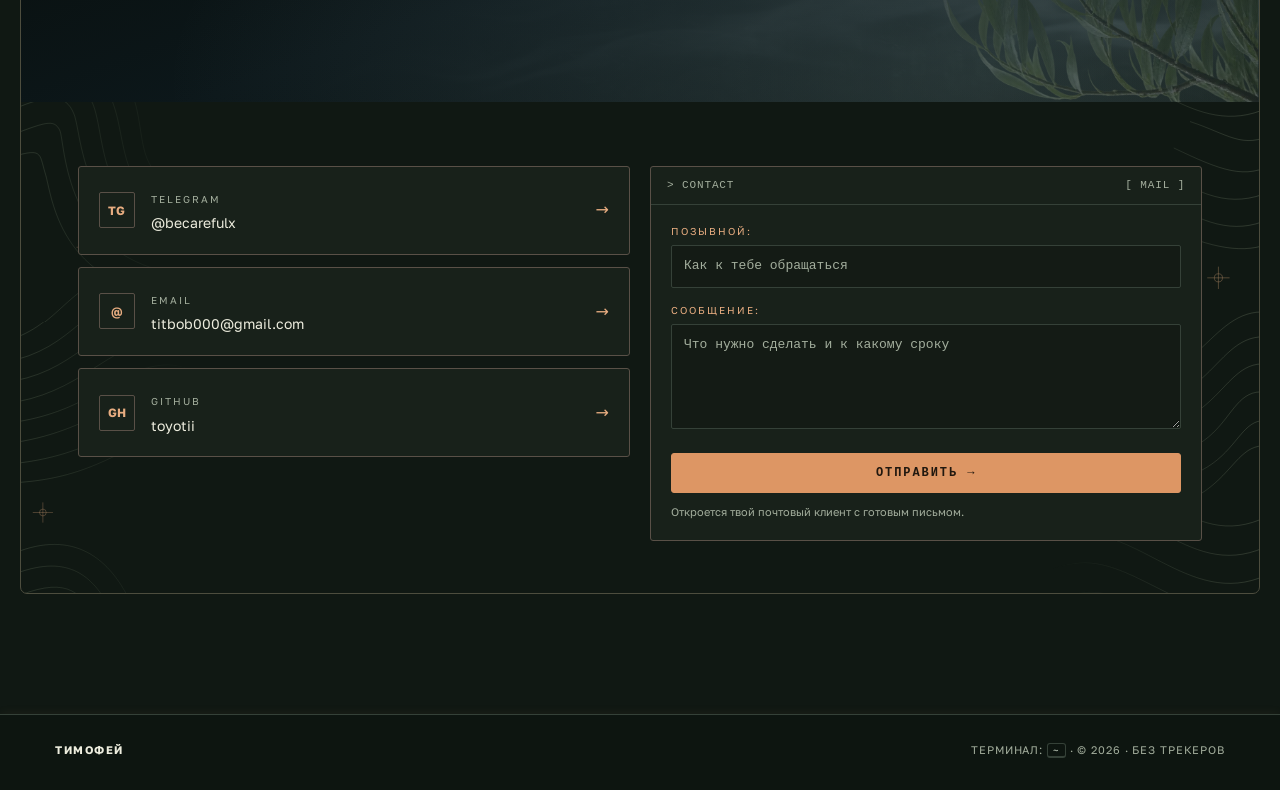
==== commit 91fd5b03: "Remove portfolio patch notes" ====
--- a/index.html
+++ b/index.html
@@ -20,8 +20,8 @@
   document.documentElement.classList.add('js');
   try { const t = localStorage.getItem('theme'); if (t) document.documentElement.dataset.theme = t; } catch (e) {}
 </script>
-<link rel="stylesheet" href="assets/site.css?v=20261108-scenes">
-<link rel="stylesheet" href="assets/field.css?v=20261109-grove">
+<link rel="stylesheet" href="assets/site.css?v=20261109-six-scenes">
+<link rel="stylesheet" href="assets/field.css?v=20261109-six-scenes">
 </head>
 <body>
 <div class="vignette" aria-hidden="true"></div>
@@ -108,7 +108,7 @@
 <main id="top">
   <header class="field-hero field-deck-step" aria-labelledby="hero-name">
     <div class="wrap field-deck-card">
-      <span class="field-deck-marker" aria-hidden="true">01 / 07</span>
+      <span class="field-deck-marker" aria-hidden="true">01 / 06</span>
       <div class="field-frame">
         <img class="field-landscape" src="assets/forest.webp" width="1536" height="1024" fetchpriority="high" alt="">
         <div class="field-shade" aria-hidden="true"></div>
@@ -141,7 +141,7 @@
 
   <section id="projects" class="field-deck-step">
     <div class="wrap field-deck-card">
-      <span class="field-deck-marker" aria-hidden="true">02 / 07</span>
+      <span class="field-deck-marker" aria-hidden="true">02 / 06</span>
       <div class="field-chapter field-chapter-work">
         <div class="field-chapter-media" aria-hidden="true">
           <img src="assets/forest-gate.webp" width="1536" height="1024" loading="lazy" decoding="async" alt="">
@@ -389,7 +389,7 @@
 
   <section id="services" class="field-deck-step">
     <div class="wrap field-deck-card">
-      <span class="field-deck-marker" aria-hidden="true">03 / 07</span>
+      <span class="field-deck-marker" aria-hidden="true">03 / 06</span>
       <div class="field-chapter field-chapter-services field-chapter-compact">
         <div class="field-chapter-media" aria-hidden="true">
           <img src="assets/forest-services.webp" width="1440" height="960" loading="lazy" decoding="async" alt="">
@@ -446,7 +446,7 @@
 
   <section id="about" class="field-deck-step">
     <div class="wrap field-deck-card">
-      <span class="field-deck-marker" aria-hidden="true">04 / 07</span>
+      <span class="field-deck-marker" aria-hidden="true">04 / 06</span>
       <div class="field-chapter field-chapter-about field-chapter-compact">
         <div class="field-chapter-media" aria-hidden="true">
           <img src="assets/forest-about.webp" width="1440" height="960" loading="lazy" decoding="async" alt="">
@@ -547,7 +547,7 @@
 
   <section id="stack" class="field-deck-step">
     <div class="wrap field-deck-card">
-      <span class="field-deck-marker" aria-hidden="true">05 / 07</span>
+      <span class="field-deck-marker" aria-hidden="true">05 / 06</span>
       <div class="field-chapter field-chapter-stack field-chapter-compact">
         <div class="field-chapter-media" aria-hidden="true">
           <img src="assets/forest-stack.webp" width="1440" height="960" loading="lazy" decoding="async" alt="">
@@ -601,40 +601,9 @@
   </section>
 
 
-  <section id="log" class="field-deck-step">
-    <div class="wrap field-deck-card">
-      <span class="field-deck-marker" aria-hidden="true">06 / 07</span>
-      <div class="field-chapter field-chapter-log field-chapter-compact">
-        <div class="field-chapter-media" aria-hidden="true">
-          <img src="assets/forest-log.webp" width="1440" height="960" loading="lazy" decoding="async" alt="">
-        </div>
-        <div class="field-air" aria-hidden="true"></div>
-        <div class="field-bough" aria-hidden="true"></div>
-        <div class="field-chapter-copy">
-          <div class="label" data-i18n="log.label">ЖУРНАЛ</div>
-          <h2 class="h2" data-i18n="log.title">Патчноуты</h2>
-          <p class="lead" data-i18n="log.lead">Что менялось в проектах и на этом сайте.</p>
-        </div>
-      </div>
-      <div class="log-grid">
-        <ul class="panel log reveal">
-          <li><div class="when"><b>CV</b>07.11.2026</div><div class="what"><strong><span data-i18n="log.cvt">Обновил опыт и проекты</span><span class="latest">LATEST</span></strong><span data-i18n="log.cv">Добавил работу в «СЕТИ» и FitBro. Обновил резюме на русском и английском.</span></div></li>
-          <li><div class="when"><b>PATCH 2.1</b>16.09.2026</div><div class="what"><strong><span data-i18n="log.21t">Погода и терминал</span></strong><span data-i18n="log.21">Атмосфера сайта, радар стека, терминал, темы, английская версия и резюме в PDF.</span></div></li>
-          <li><div class="when"><b>OPEN SOURCE</b>16.09.2026</div><div class="what"><strong data-i18n="log.osst">Ядро расписания на GitHub</strong><span data-i18n="log.oss">Вынес парсер и рендер из бота CDB в открытый репозиторий с тестами. Попутно починил разбор адреса без скобок.</span></div></li>
-          <li><div class="when"><b>PATCH 2.0</b>16.09.2026</div><div class="what"><strong data-i18n="log.20t">Редизайн в стиле CDB</strong><span data-i18n="log.20">ЭЛТ-экран, экран загрузки, точечная сетка, дождь на карточках.</span></div></li>
-          <li><div class="when"><b>CDB</b>13.09.2026</div><div class="what"><strong data-i18n="log.commt">Сообщество CDB</strong><span data-i18n="log.comm">Своё сообщество с ролями и автомодерацией, настроено ботом через API.</span></div></li>
-          <li><div class="when"><b>CDB</b>31.08.2026</div><div class="what"><strong data-i18n="log.bott">Бот расписания в проде</strong><span data-i18n="log.bot">Картинки недели, напоминания о парах, подписка на календарь.</span></div></li>
-          <li><div class="when"><b>PATCH 1.0</b>08.06.2026</div><div class="what"><strong data-i18n="log.10t">Первая версия визитки</strong><span data-i18n="log.10">Сетка, терминал и полоски навыков. С чего-то надо было начинать.</span></div></li>
-        </ul>
-
-      </div>
-    </div>
-  </section>
-
-
   <section id="contact" class="field-deck-step">
     <div class="wrap field-deck-card">
-      <span class="field-deck-marker" aria-hidden="true">07 / 07</span>
+      <span class="field-deck-marker" aria-hidden="true">06 / 06</span>
       <div class="field-chapter field-chapter-contact">
         <div class="field-chapter-media" aria-hidden="true">
           <img src="assets/forest-stream.webp" width="1536" height="508" loading="lazy" decoding="async" alt="">
@@ -692,7 +661,7 @@
 
 <div class="toast" id="toast" role="status"></div>
 
-<script src="assets/i18n.js?v=20261109-deck"></script>
+<script src="assets/i18n.js?v=20261109-six-scenes"></script>
 <script src="assets/site.js?v=20261109-trail"></script>
 </body>
 </html>
--- a/assets/site.css
+++ b/assets/site.css
@@ -369,16 +369,6 @@
 .readout .val { color: var(--muted); text-align: right; font-size: 12px; white-space: nowrap; }
 .readout .val.hot { color: var(--accent-text); text-shadow: var(--glow); }
 
-/* ─────────────── Журнал ─────────────── */
-.log-grid { display: grid; grid-template-columns: 1.5fr 1fr; gap: 20px; align-items: start; }
-.log { list-style: none; }
-.log li { display: grid; grid-template-columns: 150px 1fr; gap: 18px; padding: 18px 22px; border-bottom: 1px solid var(--line); }
-.log li:last-child { border-bottom: 0; }
-.log .when { font-size: 11px; color: var(--dim); letter-spacing: .1em; }
-.log .when b { display: block; color: var(--accent-text); font-weight: 700; letter-spacing: .12em; text-shadow: var(--glow); }
-.log .what { font-size: 13px; color: var(--muted); }
-.log .what strong { color: var(--cream); font-weight: 500; display: block; margin-bottom: 2px; }
-.log .latest { font-size: 9px; letter-spacing: .2em; margin-left: 8px; padding: 1px 6px; border: 1px solid var(--accent); color: var(--accent-text); border-radius: 2px; vertical-align: 2px; }
 .cv { padding: 22px; }
 .cv h3 { font-family: var(--display); font-weight: 700; font-size: 20px; text-transform: uppercase; margin: 6px 0 10px; }
 .cv p { color: var(--muted); font-size: 13px; margin-bottom: 18px; }
@@ -433,7 +423,7 @@
   .numbers { grid-template-columns: repeat(3, 1fr); }
   .num:nth-child(3) { border-right: 0; }
   .num:nth-child(n+4) { border-top: 1px solid var(--line); }
-  .about, .wide-grid, .stack, .log-grid { grid-template-columns: 1fr; }
+  .about, .wide-grid, .stack { grid-template-columns: 1fr; }
   .services { grid-template-columns: repeat(2, 1fr); }
   .anything { grid-template-columns: 1fr; gap: 12px; }
   .steps { grid-template-columns: repeat(2, 1fr); row-gap: 28px; }
@@ -444,7 +434,6 @@
   .projects, .contact-grid, .services { grid-template-columns: 1fr; }
   .project.wide { grid-column: auto; }
   .points.cols { columns: 1; }
-  .log li { grid-template-columns: 1fr; gap: 4px; }
   .numbers { grid-template-columns: repeat(2, 1fr); }
   .num { border-right: 0; border-top: 1px solid var(--line); }
   .num:nth-child(odd) { border-right: 1px solid var(--line); }
--- a/assets/field.css
+++ b/assets/field.css
@@ -333,9 +333,6 @@
 .field-case-note summary { padding: 8px 0; color: var(--cream); font-weight: 600; }
 .field-case-note p { margin: 4px 0 8px; font-size: 15px; }
 .field-site #resume { margin-top: 20px; }
-.field-site #log .log-grid { grid-template-columns: minmax(0, 1fr); }
-.field-site .log .what { font-size: 15px; }
-.field-site .log .when { font-size: 13px; }
 .field-site .tg-status, .field-site .tg-time { color: #9aabba; }
 .field-site .term-snippet { white-space: pre-wrap; overflow-wrap: anywhere; }
 .field-archive {
@@ -781,11 +778,6 @@
   --field-leaf: url("leaf-bamboo.webp");
   --field-scene-shadow: #0c1717;
   --field-scene-air: #8fb3b0;
-}
-#log {
-  --field-leaf: url("leaf-beech.webp");
-  --field-scene-shadow: #1a1711;
-  --field-scene-air: #c8aa88;
 }
 #contact {
   --field-leaf: url("leaf-willow.webp");
@@ -1014,7 +1006,6 @@
 .field-chapter-services .field-chapter-media img { object-position: 70% 60%; }
 .field-chapter-about .field-chapter-media img { object-position: 78% 47%; }
 .field-chapter-stack .field-chapter-media img { object-position: 78% 59%; }
-.field-chapter-log .field-chapter-media img { object-position: 85% 47%; }
 
 @media (max-width: 760px) {
   .field-site main {
